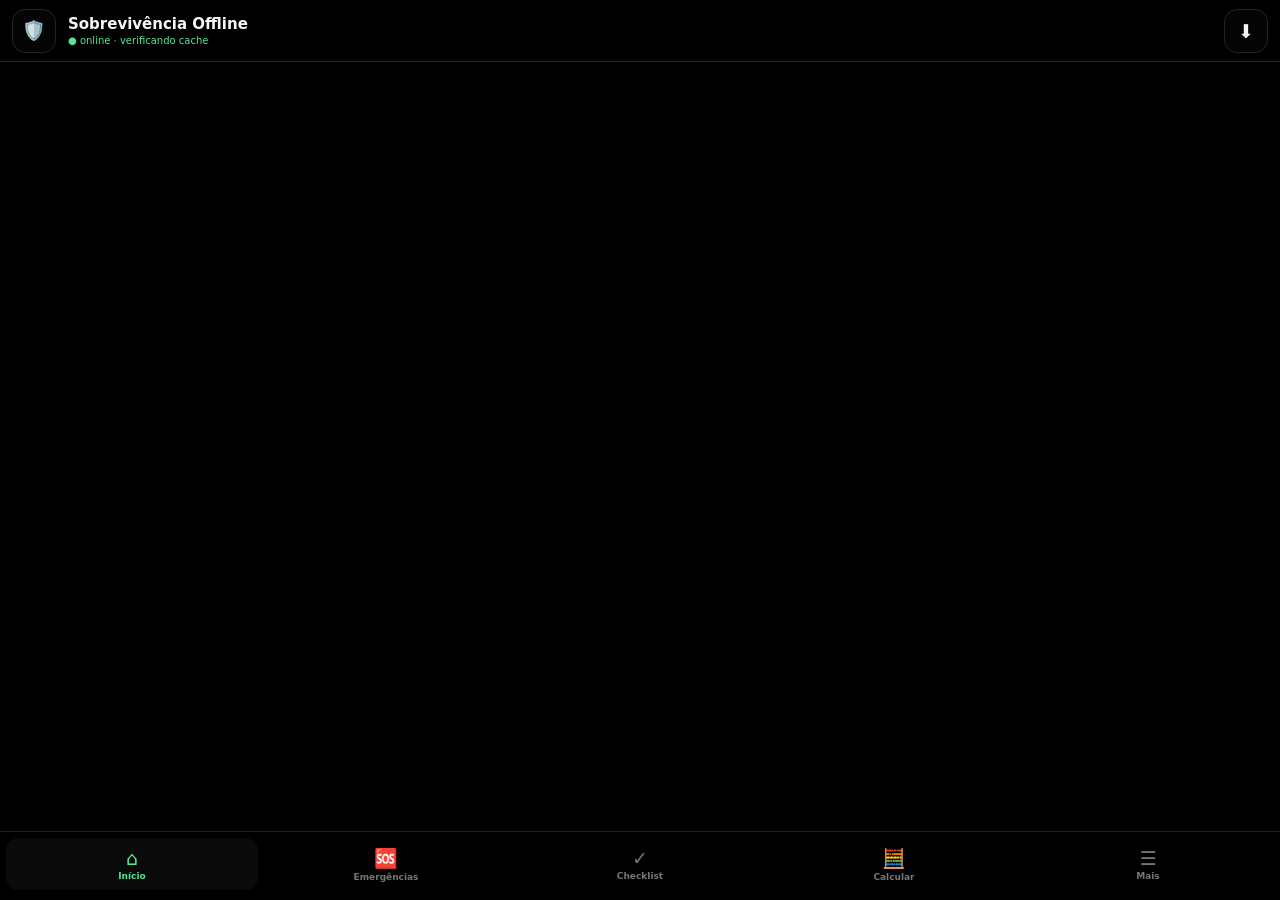
==== index.html @ e566a37c "Add files via upload" ====
<!doctype html>
<html lang="pt-BR">
<head>
  <meta charset="utf-8">
  <meta name="viewport" content="width=device-width,initial-scale=1,viewport-fit=cover">
  <meta name="theme-color" content="#000000">
  <meta name="color-scheme" content="dark">
  <meta name="description" content="Centro de ação rápida offline para emergências, sobrevivência, navegação, energia e preparo.">
  <meta name="mobile-web-app-capable" content="yes">
  <meta name="apple-mobile-web-app-capable" content="yes">
  <meta name="apple-mobile-web-app-status-bar-style" content="black-translucent">
  <title>Sobrevivência Offline</title>
  <link rel="manifest" href="./manifest.json">
  <link rel="icon" type="image/png" href="./icone.png">
  <link rel="apple-touch-icon" href="./icone.png">
  <style>
:root{--bg:#000;--surface:#050505;--surface-2:#0b0b0b;--surface-3:#121212;--text:#f5f5f5;--muted:#a5a5a5;--line:#242424;--accent:#52e69a;--blue:#6cb6ff;--danger:#ff5c5c;--warning:#ffd166;--radius:16px;--safe-bottom:max(10px,env(safe-area-inset-bottom))}
*{box-sizing:border-box}html,body{background:#000}html{color-scheme:dark}body{margin:0;min-height:100vh;color:var(--text);font-family:system-ui,-apple-system,"Segoe UI",Roboto,Arial,sans-serif;-webkit-tap-highlight-color:transparent}button,input,select,textarea{font:inherit}button{cursor:pointer}a{color:inherit}.topbar{position:sticky;top:0;z-index:30;display:flex;align-items:center;gap:12px;min-height:62px;padding:8px 12px;background:#000;border-bottom:1px solid var(--line)}.brand{flex:1;min-width:0;display:flex;flex-direction:column;gap:2px}.brand strong{font-size:15px;white-space:nowrap;overflow:hidden;text-overflow:ellipsis}.brand span{font-size:10px;color:var(--muted)}#networkStatus.online{color:var(--accent)}#networkStatus.offline{color:var(--warning)}.icon-button{width:44px;height:44px;display:grid;place-items:center;border-radius:13px;border:1px solid var(--line);background:#050505;color:var(--text);font-size:19px}#view{width:100%;max-width:900px;margin:auto;padding:14px 12px calc(86px + var(--safe-bottom))}.page-header{margin:2px 2px 14px}.page-header h1{margin:0 0 5px;font-size:24px;line-height:1.15}.page-header p{margin:0;color:var(--muted);font-size:13px;line-height:1.45}.panel{padding:14px;margin-bottom:10px;border-radius:var(--radius);border:1px solid var(--line);background:var(--surface)}.panel h2,.panel h3{margin:0 0 9px}.panel p{margin:7px 0;color:#d8d8d8;line-height:1.5}.priority-panel{border-color:#2b5540}.emergency-now{padding:13px;border:1px solid #522;border-radius:18px;background:#030303;margin-bottom:10px}.emergency-now-head{display:flex;align-items:center;justify-content:space-between;margin-bottom:10px}.emergency-now-head span{font-size:12px;font-weight:900;letter-spacing:.08em;color:#ff8c8c}.emergency-now-head small{color:var(--muted)}.emergency-call-grid{display:grid;grid-template-columns:repeat(4,1fr);gap:7px}.big-call{min-height:64px;display:flex;flex-direction:column;align-items:center;justify-content:center;text-decoration:none;border-radius:13px;border:1px solid #4b2020;background:#0a0303}.big-call strong{font-size:22px;color:#ff7777}.big-call span{font-size:10px;color:#d9bcbc}.stop-strip{display:flex;align-items:center;justify-content:center;gap:6px;flex-wrap:wrap;padding:10px 7px;margin-bottom:10px;border:1px solid var(--line);border-radius:14px;background:#020202;font-size:11px}.stop-strip strong{color:#eee}.stop-strip span{color:#555}.section-title{display:flex;align-items:center;justify-content:space-between;gap:10px;margin:18px 2px 8px}.section-title h2{margin:0;font-size:16px}.section-title>span{font-size:11px;color:var(--muted)}.text-button{border:0;background:transparent;color:var(--accent);font-weight:700;padding:7px}.critical-grid{display:grid;grid-template-columns:repeat(3,1fr);gap:7px}.critical-card{min-height:78px;padding:9px 6px;border-radius:14px;border:1px solid #2a2020;background:#050303;color:var(--text);display:flex;flex-direction:column;align-items:center;justify-content:center;gap:5px;text-align:center}.critical-card span{font-size:24px}.critical-card strong{font-size:12px;line-height:1.2}.quick-grid,.card-grid{display:grid;grid-template-columns:repeat(2,minmax(0,1fr));gap:8px}.action-card{min-height:96px;padding:13px;border-radius:15px;border:1px solid var(--line);background:#050505;color:var(--text);text-align:left;display:flex;flex-direction:column;justify-content:space-between;gap:7px}.action-card .emoji{font-size:24px}.action-card strong{display:block;font-size:14px}.action-card small{display:block;margin-top:2px;color:var(--muted);font-size:11px;line-height:1.3}.action-card.danger{border-color:#4a2222}.wide-more{width:100%;min-height:68px;margin-top:9px;padding:11px 13px;border-radius:15px;border:1px solid var(--line);background:#050505;color:var(--text);display:grid;grid-template-columns:auto 1fr auto;gap:11px;align-items:center;text-align:left}.wide-more>span{font-size:23px}.wide-more strong,.wide-more small{display:block}.wide-more small{margin-top:3px;color:var(--muted);font-size:11px}.wide-more>b{font-size:24px;color:#666}.search-wrapper{position:relative;margin:12px 0}.search-wrapper>span{position:absolute;left:14px;top:13px;color:var(--muted)}.search{width:100%;min-height:48px;padding:0 13px 0 41px;border-radius:14px;border:1px solid var(--line);outline:none;background:#030303;color:var(--text);font-size:16px}.search.plain{padding-left:13px}.search:focus{border-color:#3b6d53}.search-results{display:flex;flex-direction:column;gap:7px}.search-result{padding:11px;text-align:left;border-radius:13px;border:1px solid var(--line);background:#050505;color:var(--text)}.search-result small{display:block;margin-top:3px;color:var(--muted)}.emergency-search{margin-bottom:9px}.list{display:flex;flex-direction:column;gap:7px}.list-card{padding:12px;border-radius:14px;border:1px solid var(--line);background:#050505}.list-card.clickable{cursor:pointer}.list-card h3{margin:0 0 4px;font-size:15px}.list-card p{margin:0;color:var(--muted);font-size:12px;line-height:1.4}.emergency-row{display:grid;grid-template-columns:auto 1fr auto;gap:10px;align-items:center}.emergency-row .row-icon{font-size:25px}.emergency-row>b{font-size:22px;color:#555}.meta{margin-top:7px;color:var(--muted);font-size:11px}.protocol,.dont{padding-left:19px;margin:7px 0}.protocol li,.dont li{margin:7px 0;line-height:1.45}.protocol li::marker{color:var(--accent)}.dont li{color:#ffd0d0}.notice{padding:11px 12px;margin:9px 0;border-radius:11px;border-left:3px solid var(--blue);background:#03080d}.notice.warning{border-left-color:var(--warning);background:#0b0902}.notice.danger{border-left-color:var(--danger);background:#0b0303}.emergency-calls{display:grid;grid-template-columns:repeat(2,1fr);gap:7px;margin-top:10px}.call-button{min-height:50px;display:flex;align-items:center;justify-content:center;text-align:center;text-decoration:none;border-radius:13px;border:1px solid #29543f;background:#020805;font-weight:800}.form-grid{display:grid;grid-template-columns:1fr 1fr;gap:8px}.form-grid.four{grid-template-columns:repeat(4,1fr)}.field{display:flex;flex-direction:column;gap:5px;margin-bottom:8px}.field label{color:var(--muted);font-size:11px;font-weight:700}.field input,.field select,.field textarea{width:100%;min-height:46px;padding:9px 11px;border-radius:12px;border:1px solid var(--line);outline:none;background:#000;color:var(--text);font-size:16px}.field textarea{min-height:84px;resize:vertical}.field input:focus,.field select:focus,.field textarea:focus{border-color:#3b6d53}.btn-row{display:flex;flex-wrap:wrap;gap:8px;margin-top:10px}.btn{min-height:46px;padding:0 14px;border-radius:13px;border:1px solid var(--line);background:#0b0b0b;color:var(--text);font-weight:750}.btn.primary{background:#123a27;border-color:#2b7d53;color:#dffbed}.btn.danger{color:#ffd3d3;border-color:#5a2929;background:#180707}.btn.full{width:100%;margin-top:7px}.result{padding:12px;margin-top:10px;border-radius:13px;border:1px solid #28533e;background:#020805}.result strong{display:block;color:#8af0ba;font-size:19px}.result small{display:block;margin-top:4px;color:var(--muted)}.coord{font-family:ui-monospace,SFMono-Regular,Menlo,Consolas,monospace;word-break:break-all}.tool-details{margin-bottom:8px;border:1px solid var(--line);border-radius:14px;background:#030303;overflow:hidden}.tool-details summary{min-height:52px;padding:14px;display:flex;align-items:center;font-weight:800;cursor:pointer;list-style:none}.tool-details summary::-webkit-details-marker{display:none}.tool-details summary::after{content:'+';margin-left:auto;color:#777;font-size:20px}.tool-details[open] summary::after{content:'−'}.details-body{padding:0 12px 12px;border-top:1px solid #151515}.details-body>.panel{border:0;padding:12px 0 0;margin:0;background:transparent}.message-template{padding:11px;border-radius:12px;border:1px dashed #333;background:#000;line-height:1.65}.check-item{display:flex;align-items:flex-start;gap:9px;padding:11px;border-radius:14px;border:1px solid var(--line);background:#050505}.check-item input[type=checkbox]{width:22px;height:22px;flex:0 0 auto;accent-color:var(--accent)}.check-content{flex:1;min-width:0}.check-content strong{display:block;word-break:break-word}.check-content small{color:var(--muted)}.check-item.done strong{color:#777;text-decoration:line-through}.mini-actions{display:flex;gap:5px}.mini-button{width:36px;height:36px;border-radius:10px;border:1px solid var(--line);background:#090909;color:var(--text)}.progress{height:8px;margin-top:9px;overflow:hidden;border-radius:100px;border:1px solid var(--line);background:#000}.progress>span{height:100%;display:block;background:#2b7d53}.contact-card{display:grid;grid-template-columns:1fr auto;gap:9px;align-items:center}.contact-name{font-weight:800}.contact-number{color:var(--muted);font-size:12px}.call-circle{width:46px;height:46px;display:grid;place-items:center;border-radius:50%;text-decoration:none;border:1px solid #29543f;background:#020805}.status-line{display:flex;align-items:center;justify-content:space-between;gap:10px;padding:9px 0;border-bottom:1px solid #171717}.status-line:last-child{border-bottom:0}.pill{padding:4px 8px;border-radius:100px;background:#101010;color:var(--muted);font-size:11px}.app-status{margin-top:12px}.empty{padding:20px;text-align:center;color:var(--muted)}.bottom-nav{position:fixed;left:0;right:0;bottom:0;z-index:40;display:grid;grid-template-columns:repeat(5,1fr);gap:2px;padding:6px 6px var(--safe-bottom);border-top:1px solid #1c1c1c;background:#000}.nav-button{min-height:52px;border:0;border-radius:12px;background:transparent;color:#757575;display:flex;flex-direction:column;align-items:center;justify-content:center;gap:2px}.nav-button span{font-size:19px}.nav-button small{font-size:9px;font-weight:700}.nav-button.active{background:#0a0a0a;color:var(--accent)}.modal{position:fixed;inset:0;z-index:100;display:flex;align-items:flex-end;justify-content:center}.modal[hidden]{display:none}.modal-backdrop{position:absolute;inset:0;background:rgba(0,0,0,.82)}.modal-card{position:relative;width:100%;max-width:700px;max-height:90vh;overflow:auto;border-radius:22px 22px 0 0;border:1px solid var(--line);background:#030303}.modal-header{position:sticky;top:0;z-index:2;display:flex;align-items:center;gap:10px;padding:12px;border-bottom:1px solid var(--line);background:#000}.modal-header h2{flex:1;margin:0;font-size:19px}.modal-body{padding:13px;padding-bottom:calc(18px + env(safe-area-inset-bottom))}.toast{position:fixed;left:50%;bottom:calc(80px + var(--safe-bottom));z-index:200;transform:translateX(-50%);max-width:calc(100% - 24px);padding:10px 13px;border-radius:12px;background:#e9f7ef;color:#092417;font-weight:750}@media(min-width:650px){.quick-grid{grid-template-columns:repeat(4,1fr)}.card-grid{grid-template-columns:repeat(3,1fr)}.modal{align-items:center;padding:20px}.modal-card{border-radius:22px}}@media(max-width:520px){.form-grid.four{grid-template-columns:repeat(2,1fr)}}@media(max-width:380px){.form-grid{grid-template-columns:1fr}.emergency-call-grid{grid-template-columns:repeat(2,1fr)}.critical-grid{grid-template-columns:repeat(2,1fr)}}

/* V3 — interface OLED e recursos avançados */
body.text-large{font-size:19px}body.text-large .page-header p,body.text-large .panel p,body.text-large .protocol li,body.text-large .list-card p,body.text-large .meta{font-size:1rem}body.text-large .btn,body.text-large input,body.text-large select,body.text-large textarea{font-size:18px}body.text-large .nav-button small{font-size:12px}
.home-main-sos{width:100%;min-height:72px;border:1px solid #652828;background:#120303;color:#fff;border-radius:18px;display:flex;align-items:center;justify-content:center;gap:12px;font-size:20px;font-weight:900;margin-bottom:10px}.home-main-sos span{font-size:28px}
.home-position{width:100%;min-height:58px;border:1px solid #234634;background:#020604;color:var(--text);border-radius:16px;display:flex;align-items:center;justify-content:space-between;gap:10px;padding:10px 14px;text-align:left}.home-position b{color:var(--accent)}.home-position small{display:block;color:var(--muted);margin-top:2px}.home-position>span:last-child{font-size:20px}
.home-core{display:grid;grid-template-columns:repeat(2,minmax(0,1fr));gap:8px}.home-core .action-card{min-height:94px}.alert-strip{display:flex;align-items:center;justify-content:space-between;gap:10px;padding:11px 12px;border:1px solid #574513;background:#080601;border-radius:14px;margin-bottom:10px}.alert-strip strong{color:var(--warning)}
.favorite-grid{display:grid;grid-template-columns:repeat(2,minmax(0,1fr));gap:8px}.favorite-card{position:relative;min-width:0}.favorite-open{width:100%;height:100%;min-height:78px;text-align:left;border:1px solid var(--line);background:#030303;color:var(--text);border-radius:14px;padding:12px 42px 12px 12px}.favorite-open span{font-size:22px;display:block;margin-bottom:6px}.favorite-open strong{display:block}.favorite-open small{display:block;color:var(--muted);margin-top:3px}.favorite-remove{position:absolute;right:5px;top:5px;width:34px;height:34px;border-radius:10px;border:0;background:transparent;color:var(--warning);font-size:18px}
.resource-card{position:relative}.resource-card>.action-card{width:100%;padding-right:42px}.fav-button{position:absolute;right:5px;top:5px;width:36px;height:36px;border:0;border-radius:10px;background:#080808;color:#666;font-size:19px;z-index:2}.fav-button.active{color:var(--warning)}
.emergency-row{position:relative;padding-right:48px}.emergency-row .fav-button{right:7px;top:8px}.critical-action-grid{display:grid;grid-template-columns:repeat(2,minmax(0,1fr));gap:8px}.critical-action{min-height:88px;text-align:left;border-radius:15px;border:1px solid #472020;background:#070202;color:var(--text);padding:12px}.critical-action span{font-size:24px;display:block;margin-bottom:5px}.critical-action strong{display:block}.critical-action small{display:block;color:#bca3a3;margin-top:3px}
.last-location{border:1px solid #234634;background:#020604;border-radius:14px;padding:12px}.last-location strong{color:var(--accent);font-family:ui-monospace,SFMono-Regular,Menlo,Consolas,monospace}.last-location small{display:block;color:var(--muted);margin-top:4px}.last-location .btn-row{margin-top:8px}
.form-grid.three{grid-template-columns:repeat(3,1fr)}.form-grid.four{grid-template-columns:repeat(4,1fr)}
.quick-actions{display:flex;flex-wrap:wrap;gap:6px;margin-top:8px}.quick-small{min-height:38px;padding:0 11px;border-radius:11px;border:1px solid var(--line);background:#080808;color:var(--text)}
.inventory-card.low,.maintenance-card.due{border-color:#624b19}.inventory-card.expired{border-color:#692727}.attention-badge{display:inline-flex;padding:4px 8px;border-radius:999px;background:#140d02;color:var(--warning);font-size:11px;margin-top:7px}.danger-badge{background:#180404;color:#ff8585}
.quantity-row{display:flex;align-items:center;gap:7px;margin-top:8px}.quantity-value{min-width:70px;text-align:center;font-weight:900}.quantity-row button{width:38px;height:38px;border:1px solid var(--line);border-radius:11px;background:#0b0b0b;color:var(--text)}
.timeline{position:relative;padding-left:18px}.timeline::before{content:"";position:absolute;left:5px;top:8px;bottom:8px;width:1px;background:var(--line)}.timeline-item{position:relative;padding:0 0 14px 12px}.timeline-item::before{content:"";position:absolute;left:-17px;top:7px;width:8px;height:8px;border-radius:50%;background:var(--accent)}.timeline-time{font-size:11px;color:var(--muted)}.timeline-item p{margin:4px 0}.timeline-location{font-size:11px;color:var(--blue)}
.sos-output{white-space:pre-wrap;font-family:ui-monospace,SFMono-Regular,Menlo,Consolas,monospace;line-height:1.5}.template-block{padding:12px;border:1px solid var(--line);border-radius:13px;background:#020202;line-height:1.55}.template-block strong{color:var(--accent)}
.compass-wrap{display:grid;place-items:center;padding:8px}.compass-ring{position:relative;width:min(240px,70vw);aspect-ratio:1;border:2px solid #333;border-radius:50%;background:#010101}.compass-ring .mark{position:absolute;color:var(--muted);font-weight:900}.compass-ring .n{top:8px;left:50%;transform:translateX(-50%);color:#ff7070}.compass-ring .s{bottom:8px;left:50%;transform:translateX(-50%)}.compass-ring .e{right:10px;top:50%;transform:translateY(-50%)}.compass-ring .w{left:10px;top:50%;transform:translateY(-50%)}.compass-needle{position:absolute;left:50%;top:50%;width:3px;height:42%;background:linear-gradient(to bottom,#ff5c5c 0 50%,#777 50% 100%);transform-origin:50% 0;transform:translate(-50%,0) rotate(0deg);border-radius:4px}.compass-center{position:absolute;left:50%;top:50%;width:12px;height:12px;background:#ddd;border-radius:50%;transform:translate(-50%,-50%)}.compass-value{text-align:center;font-size:22px;font-weight:900;margin-top:10px}.compass-note{text-align:center;color:var(--muted);font-size:12px}
.test-list{display:flex;flex-direction:column;gap:7px}.test-row{display:flex;align-items:center;justify-content:space-between;gap:10px;padding:10px;border:1px solid var(--line);border-radius:12px;background:#020202}.test-ok{color:var(--accent)}.test-bad{color:var(--danger)}
.setting-row{display:flex;align-items:center;justify-content:space-between;gap:12px}.toggle{min-width:64px;min-height:40px;border:1px solid var(--line);border-radius:999px;background:#080808;color:var(--muted);font-weight:800}.toggle.on{background:#0a1b12;color:var(--accent);border-color:#24563a}
.builtin-resource{display:flex;align-items:flex-start;gap:10px}.builtin-resource>span{font-size:25px}.builtin-resource>div{min-width:0}.builtin-resource strong{display:block}.builtin-resource small{color:var(--muted)}
@media(max-width:520px){.form-grid.three,.form-grid.four{grid-template-columns:1fr 1fr}.emergency-call-grid{grid-template-columns:repeat(2,1fr)}}
@media(max-width:360px){.home-core,.critical-action-grid,.favorite-grid{grid-template-columns:1fr}}

/* V3.1 — confiabilidade, GPS e backup */
.position-detail-grid{display:grid;grid-template-columns:1fr 1fr;gap:8px}.position-detail-grid>div{min-width:0;padding:9px;border:1px solid #173425;border-radius:11px;background:#010302}.position-detail-grid small{margin:0 0 4px;color:var(--muted)}.position-detail-grid strong{display:block;font-size:13px;overflow-wrap:anywhere}.link-btn{display:inline-flex;align-items:center;justify-content:center;text-decoration:none}.backup-meta{display:flex;flex-direction:column;gap:4px;padding:10px;border:1px solid #234634;border-radius:12px;background:#020604;margin:9px 0}.backup-meta small{color:var(--muted)}
@media(max-width:360px){.position-detail-grid{grid-template-columns:1fr}}

/* V3.2 — Biblioteca Offline */
.phone-network-note{display:block;margin-top:8px;color:var(--muted);font-size:12px;line-height:1.4}
.library-toolbar{padding:12px}.library-search{margin:0 0 10px}.library-add-row{display:flex;flex-wrap:wrap;gap:7px}.library-add-row .btn{flex:1 1 145px}.library-toolbar>small{display:block;margin-top:9px;color:var(--muted);line-height:1.4}
.library-count-grid{display:grid;grid-template-columns:repeat(2,minmax(0,1fr));gap:7px;margin-bottom:10px}.library-count{min-height:68px;border:1px solid var(--line);border-radius:14px;background:#020202;color:var(--text);padding:9px;text-align:left}.library-count strong{display:block;font-size:20px;color:#fff}.library-count span{display:block;margin-top:3px;color:var(--muted);font-size:12px}.library-count.active{border-color:#356148;background:#020704}.library-count.active strong,.library-count.active span{color:var(--accent)}
.library-filters{display:grid;grid-template-columns:repeat(2,minmax(0,1fr));gap:8px;margin-bottom:12px}.library-grid{display:grid;grid-template-columns:repeat(2,minmax(0,1fr));gap:8px}.library-empty{grid-column:1/-1}
.library-card{min-width:0;border:1px solid var(--line);border-radius:15px;background:#020202;overflow:hidden;display:flex;flex-direction:column}.library-card.favorite{border-color:#514615}.library-preview{position:relative;aspect-ratio:4/3;display:grid;place-items:center;overflow:hidden;background:#000;border-bottom:1px solid #161616}.library-preview img{width:100%;height:100%;object-fit:cover;display:block}.library-preview-placeholder{font-size:34px;color:#6e6e6e}.library-preview-label{position:absolute;left:6px;bottom:6px;padding:3px 6px;border-radius:8px;background:rgba(0,0,0,.82);color:#ddd;font-size:10px;border:1px solid #272727}.library-card-body{padding:10px;min-width:0;display:flex;flex-direction:column;gap:6px;flex:1}.library-card-title{font-weight:800;line-height:1.25;word-break:break-word}.library-card-meta{font-size:11px;color:var(--muted);line-height:1.35;word-break:break-word}.library-tags{display:flex;flex-wrap:wrap;gap:4px}.library-tag{display:inline-flex;max-width:100%;padding:3px 6px;border-radius:999px;border:1px solid #222;background:#050505;color:#aaa;font-size:10px;overflow:hidden;text-overflow:ellipsis;white-space:nowrap}.library-card-actions{display:grid;grid-template-columns:1fr auto auto;gap:5px;margin-top:auto}.library-card-actions .btn{min-height:38px;padding:0 9px;font-size:12px}.library-card-actions .mini-button{width:38px;height:38px}.library-card .favorite-star{color:var(--warning)}
.library-limitations{margin-top:12px}.library-limitations strong{color:#fff}.library-status{display:inline-flex;align-items:center;gap:5px;padding:3px 7px;border-radius:999px;background:#060606;border:1px solid #222;font-size:10px;color:var(--muted)}.library-status.ok{border-color:#234634;color:var(--accent)}.library-status.session{border-color:#554619;color:var(--warning)}
.library-viewer-meta{margin-bottom:10px;color:var(--muted);font-size:12px;line-height:1.4}.library-image-stage{max-height:68vh;overflow:auto;background:#000;border:1px solid #191919;border-radius:14px;display:grid;place-items:center}.library-image-stage img{display:block;max-width:100%;max-height:68vh;object-fit:contain;transform-origin:center;transition:transform .15s ease}.library-image-stage img.zoomed{transform:scale(1.75)}.library-video{display:block;width:100%;max-height:68vh;background:#000;border-radius:14px}.library-pdf-frame{display:block;width:100%;height:68vh;border:1px solid #191919;border-radius:14px;background:#111}.library-reconnect-box{display:flex;flex-direction:column;gap:10px}.library-reconnect-box p{margin:0}.library-loading{padding:20px;text-align:center;color:var(--muted)}
.backup-meta{margin:10px 0;padding:10px;border:1px solid var(--line);border-radius:12px;background:#020202}.backup-meta strong,.backup-meta small{display:block}.backup-meta small{margin-top:4px;color:var(--muted)}
@media(min-width:600px){.library-count-grid{grid-template-columns:repeat(6,minmax(0,1fr))}.library-grid{grid-template-columns:repeat(3,minmax(0,1fr))}}
@media(max-width:360px){.library-filters{grid-template-columns:1fr}.library-grid{grid-template-columns:1fr}}
@media(prefers-reduced-motion:reduce){.library-image-stage img{transition:none}}
.library-file-icon{font-size:38px}.library-play-badge{position:absolute;right:7px;bottom:6px;font-size:14px;color:#fff;text-shadow:0 1px 4px #000}.library-card-head{display:grid;grid-template-columns:minmax(0,1fr) auto;gap:5px;align-items:start}.library-name{min-width:0;padding:0;border:0;background:transparent;color:var(--text);font-weight:800;text-align:left;line-height:1.25;word-break:break-word}.library-star{width:34px;height:34px;border:0;border-radius:10px;background:#080808;color:#777;font-size:20px}.library-star.active{color:var(--warning)}.library-path{display:block;overflow:hidden;text-overflow:ellipsis;white-space:nowrap}.tag-row{display:flex;flex-wrap:wrap;gap:4px}.tag-row span{display:inline-flex;max-width:100%;padding:3px 6px;border:1px solid #242424;border-radius:999px;background:#050505;color:#aaa;font-size:10px;white-space:nowrap;overflow:hidden;text-overflow:ellipsis}.btn.compact{min-height:38px;padding:0 8px;font-size:11px}.library-pdf{display:block;width:100%;height:68vh;border:1px solid #191919;border-radius:14px;background:#111}


.home-config-row{display:grid;grid-template-columns:42px minmax(0,1fr) auto;gap:10px;align-items:center;padding:10px 0;border-bottom:1px solid #171717}.home-config-row:last-child{border-bottom:0}.home-config-icon{width:42px;height:42px;display:grid;place-items:center;border:1px solid var(--line);border-radius:12px;background:#050505;font-size:21px}.home-config-info{min-width:0}.home-config-info strong,.home-config-info small{display:block}.home-config-info small{margin-top:3px;color:var(--muted);font-size:11px;line-height:1.3}.home-config-actions{display:flex;align-items:center;justify-content:flex-end;gap:5px;flex-wrap:wrap}.visibility-button{min-width:72px;height:36px;padding:0 9px;border:1px solid #4a2626;border-radius:10px;background:#120505;color:#d89a9a;font-size:10px;font-weight:900}.visibility-button.on{border-color:#24563a;background:#07160e;color:var(--accent)}.mini-button:disabled{opacity:.25;cursor:not-allowed}.danger-mini{color:#ff9c9c;border-color:#4a2020}.home-add-quick{margin-top:14px;padding-top:12px;border-top:1px solid #171717}.settings-entry{width:100%;min-height:62px;padding:8px 0;border:0;background:transparent;color:var(--text);display:grid;grid-template-columns:42px minmax(0,1fr) auto;gap:10px;align-items:center;text-align:left}.settings-entry>span{width:42px;height:42px;display:grid;place-items:center;border-radius:12px;border:1px solid var(--line);background:#050505;font-size:21px}.settings-entry strong,.settings-entry small{display:block}.settings-entry small{margin-top:3px;color:var(--muted);font-size:11px}.settings-entry>b{font-size:24px;color:#555}.settings-row-divider{padding-top:10px;margin-top:8px;border-top:1px solid #171717}.home-empty .btn{margin-top:10px}.home-editor-list{display:flex;flex-direction:column}@media(max-width:480px){.home-config-row{grid-template-columns:38px minmax(0,1fr)}.home-config-icon{width:38px;height:38px}.home-config-actions{grid-column:1/-1;justify-content:flex-end;padding-left:48px}.visibility-button{min-width:82px}}


.home-customize-entry{
  margin:0 0 12px;
  border-color:#24563a;
  background:#020805;
}
.home-customize-entry>span{
  color:var(--accent);
}
.home-customize-entry strong{
  color:#fff;
}
.home-customize-entry small{
  color:var(--muted);
}

</style>
</head>
<body>
  <header class="topbar">
    <button id="homeButton" class="icon-button" aria-label="Ir para início">🛡️</button>
    <div class="brand">
      <strong>Sobrevivência Offline</strong>
      <span id="networkStatus">Verificando...</span>
    </div>
    <button id="installButton" class="icon-button" aria-label="Instalar aplicativo" hidden>⬇️</button>
  </header>

  <main id="view"></main>

  <nav class="bottom-nav">
    <button data-nav="home" class="nav-button active"><span>⌂</span><small>Início</small></button>
    <button data-nav="emergencias" class="nav-button"><span>🆘</span><small>Emergências</small></button>
    <button data-nav="checklist" class="nav-button"><span>✓</span><small>Checklist</small></button>
    <button data-nav="calculadoras" class="nav-button"><span>🧮</span><small>Calcular</small></button>
    <button data-nav="mais" class="nav-button"><span>☰</span><small>Mais</small></button>
  </nav>

  <div id="modal" class="modal" hidden>
    <div class="modal-backdrop" data-close-modal></div>
    <section class="modal-card">
      <header class="modal-header">
        <h2 id="modalTitle"></h2>
        <button class="icon-button" data-close-modal>✕</button>
      </header>
      <div id="modalBody" class="modal-body"></div>
    </section>
  </div>

  <div id="toast" class="toast" hidden></div>
  <input id="importInput" type="file" accept=".json,application/json" hidden>

  <noscript>Este aplicativo precisa de JavaScript ativado.</noscript>
  <script>
"use strict";

const APP_VERSION = "3.3.1";
const CURRENT_SCHEMA = 6;
const EXPECTED_CACHE = "sobrevivencia-offline-v3.3.1";
const CORE_FILES = ["./index.html","./manifest.json","./icone.png"];
const STORAGE = {
  schema: "sobrevivencia_schema_v1",
  checklist: "sobrevivencia_checklist_v1",
  contacts: "sobrevivencia_contacts_v1",
  plan: "sobrevivencia_plano_v1",
  favorites: "sobrevivencia_favoritos_v1",
  lastPosition: "sobrevivencia_ultima_posicao_v1",
  ice: "sobrevivencia_ice_v1",
  journal: "sobrevivencia_diario_v1",
  inventory: "sobrevivencia_estoque_v1",
  maintenance: "sobrevivencia_manutencao_v1",
  resources: "sobrevivencia_recursos_v1",
  settings: "sobrevivencia_config_v1",
  backupMeta: "sobrevivencia_backup_meta_v1"
};

const DEFAULT_CHECKLIST = [
  "Água","Lanterna","Power bank","Rádio","Primeiros socorros","Comida",
  "Documentos","Mapa offline","Abrigo / lona","Ferramentas","Comunicação"
].map((text,index)=>({id:`padrao-${index}`,text,category:"Kit principal",done:false}));

const EMERGENCIES = [
  {id:"apagao",icon:"🔦",title:"Apagão",summary:"Segurança, iluminação, energia e comunicação.",steps:[
    "Confirme se o problema está apenas no imóvel ou também na região.",
    "Use lanterna em vez de chama aberta sempre que possível.",
    "Preserve a bateria do celular e do rádio.",
    "Mantenha geladeira e freezer fechados.",
    "Se usar gerador a combustível, mantenha-o ao ar livre e longe de portas e janelas.",
    "Defina horários curtos para verificar informações e comunicação."
  ],dont:["Não use gerador ou motor a combustão em ambiente fechado.","Não toque em fiação caída ou instalações elétricas danificadas."]},

  {id:"enchente",icon:"🌊",title:"Enchente",summary:"Saia de áreas de risco e evite água contaminada.",steps:[
    "Vá para local alto e seguro se houver risco de subida da água.",
    "Siga ordens de evacuação da Defesa Civil.",
    "Evite contato com água de inundação.",
    "Se for seguro, desligue a energia elétrica antes que a água alcance as instalações.",
    "Use somente água e alimentos que não tenham sido contaminados.",
    "Não retorne a áreas interditadas sem liberação."
  ],dont:["Não atravesse alagamentos sem necessidade.","Não toque em equipamentos elétricos molhados ou fios caídos."],calls:["199","193"]},

  {id:"tempestade",icon:"⛈️",title:"Tempestade severa",summary:"Abrigo, raios e vento forte.",steps:[
    "Procure uma construção resistente.","Permaneça longe de janelas.",
    "Evite áreas abertas, árvores isoladas, postes e estruturas metálicas durante raios.",
    "Afaste-se de objetos que possam ser lançados pelo vento.","Mantenha lanterna, calçado e celular acessíveis."
  ],dont:["Não permaneça em área aberta durante descargas elétricas.","Não se aproxime de estruturas ou fios danificados."],calls:["199","193"]},

  {id:"incendio",icon:"🔥",title:"Incêndio",summary:"Prioridade: sair e chamar os Bombeiros.",steps:[
    "Avise as pessoas próximas.","Inicie a saída imediatamente.","Use a rota de fuga mais segura.",
    "Se houver fumaça, permaneça mais baixo.","Feche portas ao sair se isso não atrasar a fuga.",
    "Quando estiver em local seguro, ligue 193.","Informe endereço, tipo de incêndio e riscos conhecidos."
  ],dont:["Não retorne para buscar objetos.","Não use elevadores.","Não tente combater um incêndio grande ou em rápida expansão."],calls:["193"]},

  {id:"terremoto",icon:"🏚️",title:"Terremoto",summary:"Abaixe-se, proteja-se e segure-se.",steps:[
    "Durante o tremor, abaixe-se.","Proteja cabeça e pescoço.","Busque cobertura resistente se disponível.",
    "Afaste-se de vidros e objetos que possam cair.","Depois do tremor, verifique feridos, fogo, vazamentos e danos estruturais.",
    "Prepare-se para novos tremores."
  ],dont:["Não use elevadores.","Não retorne a uma construção claramente danificada."]},

  {id:"transito",icon:"🚗",title:"Acidente de trânsito",summary:"Proteja a cena e evite agravar ferimentos.",steps:[
    "Priorize sua própria segurança.","Sinalize o local sem se expor ao tráfego.","Ligue 192 ou 193.",
    "Informe localização, número de vítimas e riscos visíveis.",
    "Não mova uma vítima com suspeita de trauma, salvo perigo imediato.",
    "Em sangramento externo intenso, faça pressão direta usando material limpo.",
    "Observe respiração e consciência até o socorro chegar."
  ],dont:["Não ofereça comida, bebida ou medicamentos a uma pessoa gravemente ferida.","Não retire o capacete de motociclista sem necessidade imediata e treinamento."],calls:["192","193","190"]},

  {id:"inconsciente",icon:"🫁",title:"Pessoa inconsciente",summary:"Verifique segurança, resposta e respiração.",steps:[
    "Confirme que o local é seguro.","Tente obter resposta chamando a pessoa e tocando-a com cuidado.",
    "Peça ajuda.","Ligue 192 e coloque o telefone no viva-voz.","Observe se a pessoa respira normalmente.",
    "Se não respirar normalmente, siga imediatamente as instruções do serviço de emergência.",
    "Faça RCP se você souber executá-la.","Se respirar, monitore continuamente."
  ],dont:["Não dê líquidos, alimentos ou medicamentos a uma pessoa inconsciente.","Não movimente uma vítima com suspeita de trauma, salvo perigo imediato."],calls:["192"]},

  {id:"hemorragia",icon:"🩸",title:"Hemorragia",summary:"Pressão direta e socorro rápido.",steps:[
    "Garanta que o local seja seguro.","Use luvas ou outra barreira se disponível.",
    "Aplique pressão direta firme e contínua sobre o ferimento usando gaze ou tecido limpo.",
    "Se o material encharcar, mantenha-o no lugar e coloque outro por cima.","Em sangramento intenso, ligue 192 ou 193.",
    "Mantenha a vítima aquecida e monitore consciência e respiração.",
    "Torniquetes exigem indicação correta e treinamento. Em situação real, siga orientação profissional sempre que possível."
  ],dont:["Não retire objeto profundamente encravado.","Não perca tempo limpando profundamente uma ferida antes de controlar um sangramento grave."],calls:["192","193"]},

  {id:"queimadura",icon:"🧯",title:"Queimadura",summary:"Interrompa o calor, resfrie e não use receitas caseiras.",steps:[
    "Interrompa o contato com a fonte de calor sem se colocar em risco.",
    "Resfrie a área com água corrente fria e jato suave por aproximadamente 10 minutos.",
    "Retire anéis, relógios e itens apertados próximos se não estiverem aderidos à pele.",
    "Proteja a área com material limpo.","Procure atendimento em queimaduras extensas, profundas, químicas ou elétricas.",
    "Em casos graves, ligue 192 ou 193."
  ],dont:["Não use gelo diretamente.","Não fure bolhas.","Não aplique manteiga, pó de café, creme dental ou receitas caseiras.","Não arranque roupa grudada à pele."],calls:["192","193"]},

  {id:"cobra",icon:"🐍",title:"Picada de cobra",summary:"Repouso e atendimento médico imediato.",steps:[
    "Afaste-se da serpente sem tentar capturá-la e mantenha a pessoa calma.",
    "Mantenha a pessoa em repouso e reduza a movimentação durante o transporte.",
    "Retire anéis, pulseiras, calçados ou outros objetos que possam comprimir o membro se houver inchaço.",
    "Se puder fazer isso sem atrasar o atendimento, lave o local apenas com água e sabão.",
    "Procure atendimento profissional imediatamente; o soro antiveneno, quando indicado, é administrado no serviço de saúde.",
    "Se for seguro, uma foto da serpente feita à distância pode ajudar na identificação."
  ],dont:["Não faça torniquete ou garrote.","Não corte, perfure, queime ou esprema o local.","Não tente sugar o veneno.","Não aplique folhas, pó de café, combustível ou receitas caseiras.","Não ofereça bebida alcoólica.","Não tente capturar a serpente."],calls:["192"]},

  {id:"insolacao",icon:"☀️",title:"Insolação",summary:"Resfriar e buscar ajuda em casos graves.",steps:[
    "Leve a pessoa para local fresco, sombreado e ventilado.","Remova excesso de roupas.",
    "Inicie resfriamento com água fresca, compressas frias ou banho frio.",
    "Busque ajuda médica desde os primeiros sinais; se houver confusão, desmaio, convulsão ou temperatura muito elevada, ligue 192.",
    "Se a pessoa estiver plenamente consciente e conseguir engolir, ofereça água ou líquido não alcoólico."
  ],dont:["Não dê líquidos a pessoa inconsciente ou com dificuldade para engolir.","Não deixe uma pessoa em quadro grave sozinha."],calls:["192"]},

  {id:"desidratacao",icon:"💧",title:"Desidratação",summary:"Reposição de líquidos e atenção a sinais graves.",steps:[
    "Leve a pessoa para um local fresco.","Reduza esforço físico.",
    "Se estiver consciente e conseguir engolir, ofereça água em pequenos volumes frequentes.",
    "Se usar solução de reidratação industrializada, siga exatamente as instruções do produto.",
    "Procure atendimento se houver confusão, desmaio, incapacidade de beber, vômitos persistentes ou piora rápida."
  ],dont:["Não force líquido em pessoa inconsciente.","Não improvise concentrações de sais ou produtos químicos sem fonte confiável."],calls:["192"]},

  {id:"perdido",icon:"🧭",title:"Perdido em área rural",summary:"Pare, preserve energia e aumente a chance de localização.",steps:[
    "PARE: interrompa a caminhada impulsiva.","OBSERVE: relembre o último ponto conhecido, horário, terreno, clima e recursos.",
    "PENSE: avalie se permanecer no local é mais seguro que continuar andando.","AJA: prepare abrigo, água, sinalização e comunicação.",
    "Use o GPS deste app para coordenadas.","Use o MAPS.ME para mapa e navegação offline.",
    "Economize bateria usando brilho baixo e horários definidos para checagem."
  ],dont:["Não continue andando sem objetivo de navegação claro.","Não dependa de um único método de orientação."]},

  {id:"comunicacoes",icon:"📡",title:"Colapso das comunicações",summary:"Economize energia e use alternativas.",steps:[
    "Teste chamadas, SMS e dados sem repetir tentativas continuamente.","Defina horários de checagem.",
    "Use rádio ou Meshtastic se já estiverem configurados.","Utilize pontos de encontro previamente combinados.",
    "Escreva mensagens curtas: quem, onde, condição e próximo passo.","Preserve bateria."
  ],dont:["Não esgote a bateria tentando conexão continuamente.","Não dependa de apenas um aplicativo ou equipamento."]}
];

const KNOTS = [
  {icon:"➿",name:"Nó direito",use:"Unir duas pontas semelhantes em tarefas leves.",warning:"Pode escorregar sob condições inadequadas. Não é nó de escalada ou resgate."},
  {icon:"🪢",name:"Lais de guia",use:"Criar uma alça fixa.",warning:"Não trate uma montagem simples como sistema de segurança de vida."},
  {icon:"🧵",name:"Volta do fiel",use:"Fixação rápida em postes, galhos ou objetos cilíndricos.",warning:"Pode afrouxar em algumas condições. Use redundância quando necessário."},
  {icon:"🔗",name:"Nó de escota",use:"Unir cabos, inclusive de espessuras diferentes.",warning:"Inspecione a orientação e o acabamento."},
  {icon:"8️⃣",name:"Nó oito",use:"Nó de parada e base de outras montagens.",warning:"Escalada e resgate exigem treinamento e equipamento apropriado."},
  {icon:"🧷",name:"Volta redonda + dois cotes",use:"Prender corda a poste, árvore ou argola.",warning:"Inspecione a corda e o ponto de ancoragem."}
];

const MODULES = [
  ["agua","💧","Água","Tratamento, reserva e planejamento."],
  ["abrigo","🏕️","Abrigo","Chuva, vento, frio, calor e lona."],
  ["nos","🪢","Nós e cordas","Referência rápida e segurança."],
  ["navegacao","🧭","Navegação","GPS, posição, bússola e coordenadas."],
  ["energia","🔋","Energia","Bateria, orçamento e power banks."],
  ["comunicacao","📻","Comunicação","SOS, rádio e redes locais."],
  ["checklist","🎒","Checklist","Kit e preparo."],
  ["contatos","📞","Contatos","Emergência e contatos locais."],
  ["plano","🗺️","Plano de emergência","Pontos de encontro e horários."],
  ["ice","🪪","Ficha ICE","Informações opcionais para emergência."],
  ["diario","📝","Diário da ocorrência","Linha do tempo local."],
  ["estoque","📦","Estoque","Reservas, mínimos e validades."],
  ["manutencao","🛠️","Validades e manutenção","Revisões e prazos."],
  ["recursos","📚","Meus recursos offline","Referências para Kiwix, PDFs e vídeos."],
  ["biblioteca","📂","Biblioteca Offline","Fotos, vídeos, PDFs e outros arquivos escolhidos por você."],
  ["calculadoras","🧮","Calculadoras","Água, ambiente, energia e navegação."],
  ["dados","💾","Backup e autoteste","Backup, restauração e teste offline."],
  ["fontes","ℹ️","Fontes e limites","Uso seguro do aplicativo."]
];


const HOME_SECTION_DEFS = [
  ["emergencyCalls","📞","Emergência Brasil","Telefones 190, 192, 193 e 199"],
  ["emergencyMode","🆘","Modo Emergência","Atalho para os protocolos críticos"],
  ["position","📍","Minha posição","GPS e última posição conhecida"],
  ["alerts","⚠️","Avisos","Estoque, validade e manutenção"],
  ["quickAccess","⚡","Acesso rápido","Seus módulos escolhidos"],
  ["favorites","⭐","Favoritos","Emergências e módulos favoritados"],
  ["more","☰","Todos os recursos","Atalho para a tela Mais"]
];

const DEFAULT_HOME_SETTINGS = {
  sectionOrder: HOME_SECTION_DEFS.map(item => item[0]),
  hiddenSections: [],
  quickAccess: ["agua","checklist","energia","navegacao"]
};

function normalizeHomeSettings(value){
  const raw = value && typeof value === "object" && !Array.isArray(value) ? value : {};
  const validSections = new Set(HOME_SECTION_DEFS.map(item => item[0]));
  const validModules = new Set(MODULES.map(item => item[0]));

  const order = [];
  const sourceOrder = Array.isArray(raw.sectionOrder) ? raw.sectionOrder : DEFAULT_HOME_SETTINGS.sectionOrder;
  for(const id of sourceOrder){
    if(validSections.has(id) && !order.includes(id)) order.push(id);
  }
  for(const id of DEFAULT_HOME_SETTINGS.sectionOrder){
    if(!order.includes(id)) order.push(id);
  }

  const hidden = Array.isArray(raw.hiddenSections)
    ? [...new Set(raw.hiddenSections.filter(id => validSections.has(id)))]
    : [];

  const quick = [];
  const sourceQuick = Array.isArray(raw.quickAccess) ? raw.quickAccess : DEFAULT_HOME_SETTINGS.quickAccess;
  for(const id of sourceQuick){
    if(validModules.has(id) && !quick.includes(id)) quick.push(id);
  }

  return {sectionOrder:order, hiddenSections:hidden, quickAccess:quick};
}

function homeSectionInfo(id){
  const item = HOME_SECTION_DEFS.find(section => section[0] === id);
  return item ? {id:item[0],icon:item[1],title:item[2],description:item[3]} : null;
}

function moduleInfo(id){
  const item = MODULES.find(module => module[0] === id);
  return item ? {id:item[0],icon:item[1],title:item[2],description:item[3]} : null;
}

const SEARCH_ALIASES = {
  apagao:"energia luz sem luz queda energia blackout eletricidade",
  enchente:"alagamento inundacao agua chuva cheia",
  tempestade:"raio raios temporal vento granizo",
  incendio:"fogo fumaca chama queimando",
  terremoto:"tremor sismo abalo",
  transito:"carro moto batida colisao atropelamento acidente",
  inconsciente:"desmaiado desmaio nao responde sem resposta respiracao",
  hemorragia:"sangue sangramento corte ferida",
  queimadura:"queimado queimou fogo calor",
  cobra:"serpente picada mordida veneno",
  insolacao:"calor sol golpe calor hipertermia",
  desidratacao:"sede agua seco fraqueza",
  perdido:"perdido mata trilha rural floresta localizacao gps",
  comunicacoes:"sem sinal sem internet rede caiu telefone radio comunicacao"
};

const view = document.getElementById("view");
const modal = document.getElementById("modal");
const modalTitle = document.getElementById("modalTitle");
const modalBody = document.getElementById("modalBody");
const toast = document.getElementById("toast");
const networkStatus = document.getElementById("networkStatus");
const installButton = document.getElementById("installButton");
const importInput = document.getElementById("importInput");
let installPrompt = null;
let toastTimer = null;
let offlineReady = false;
let compassEventName = null;
let compassHandler = null;
let currentViewName = "home";
const LIB_DB_NAME = "sobrevivencia_biblioteca_v1";
const LIB_DB_VERSION = 1;
const LIBRARY_SCAN_LIMIT = 8000;
const LIBRARY_CATEGORIES = ["Emergência","Água","Primeiros socorros","Abrigo","Fogo","Nós e cordas","Alimentação","Higiene","Navegação","Comunicação","Energia","Geral"];
const libraryState = {query:"",type:"all",category:"all",sort:"favorites",limit:60};
const librarySessionFiles = new Map();
const librarySourceCache = new Map();
const libraryThumbUrls = new Set();
const libraryViewerUrls = new Set();
let libraryThumbObserver = null;
let globalSearchSequence = 0;

const clone = value => JSON.parse(JSON.stringify(value));
const uid = (prefix="id") => `${prefix}-${Date.now()}-${Math.random().toString(16).slice(2)}`;
const escapeHTML = value => String(value ?? "").replaceAll("&","&amp;").replaceAll("<","&lt;").replaceAll(">","&gt;").replaceAll('"',"&quot;").replaceAll("'","&#039;");
const normalizeText = value => String(value ?? "").normalize("NFD").replace(/[\u0300-\u036f]/g,"").toLowerCase();
function loadJSON(key,fallback){try{const raw=localStorage.getItem(key);return raw?JSON.parse(raw):clone(fallback)}catch{return clone(fallback)}}
function saveJSON(key,value){localStorage.setItem(key,JSON.stringify(value))}
function getChecklist(){const v=loadJSON(STORAGE.checklist,DEFAULT_CHECKLIST);if(!localStorage.getItem(STORAGE.checklist))saveJSON(STORAGE.checklist,v);return Array.isArray(v)?v:clone(DEFAULT_CHECKLIST)}
function getContacts(){const v=loadJSON(STORAGE.contacts,[]);return Array.isArray(v)?v:[]}
function getPlan(){return Object.assign({meeting:"",backupMeeting:"",radio:"",checkin:"",backupMethod:"",message:"",notes:""},loadJSON(STORAGE.plan,{}))}
function getFavorites(){const v=loadJSON(STORAGE.favorites,[]);if(!Array.isArray(v))return [];return v.filter(x=>typeof x==="string"&&(x.startsWith("emergency:")||x.startsWith("view:")))}
function getLastPosition(){return loadJSON(STORAGE.lastPosition,null)}
function getICE(){return Object.assign({name:"",birthDate:"",iceName:"",icePhone:"",bloodType:"",allergies:"",medications:"",conditions:"",notes:""},loadJSON(STORAGE.ice,{}))}
function getJournal(){const v=loadJSON(STORAGE.journal,[]);return Array.isArray(v)?v:[]}
function getInventory(){const v=loadJSON(STORAGE.inventory,[]);return Array.isArray(v)?v:[]}
function getMaintenance(){const v=loadJSON(STORAGE.maintenance,[]);return Array.isArray(v)?v:[]}
function getResources(){const v=loadJSON(STORAGE.resources,[]);return Array.isArray(v)?v:[]}
function getSettings(){const raw=loadJSON(STORAGE.settings,{});return {textLarge:!!raw.textLarge,home:normalizeHomeSettings(raw.home)}}
function getBackupMeta(){const v=loadJSON(STORAGE.backupMeta,null);return v&&typeof v==="object"&&!Array.isArray(v)?v:null}
function migrateData(){
  getChecklist(); getContacts(); saveJSON(STORAGE.plan,getPlan());
  if(!localStorage.getItem(STORAGE.favorites))saveJSON(STORAGE.favorites,[]);
  if(!localStorage.getItem(STORAGE.ice))saveJSON(STORAGE.ice,getICE());
  for(const key of [STORAGE.journal,STORAGE.inventory,STORAGE.maintenance,STORAGE.resources]) if(!localStorage.getItem(key))saveJSON(key,[]);
  if(!localStorage.getItem(STORAGE.settings))saveJSON(STORAGE.settings,getSettings());
  localStorage.setItem(STORAGE.schema,String(CURRENT_SCHEMA));
}
function applySettings(){document.body.classList.toggle("text-large",!!getSettings().textLarge)}
function saveHomeSettings(home){
  const settings=getSettings();
  settings.home=normalizeHomeSettings(home);
  saveJSON(STORAGE.settings,settings);
  return settings.home;
}
function moveItem(list,id,direction){
  const copy=[...list],index=copy.indexOf(id),next=index+direction;
  if(index<0||next<0||next>=copy.length)return copy;
  [copy[index],copy[next]]=[copy[next],copy[index]];
  return copy;
}
function setHomeSectionVisibility(id,visible){
  const home=getSettings().home,hidden=new Set(home.hiddenSections);
  visible?hidden.delete(id):hidden.add(id);
  home.hiddenSections=[...hidden];
  saveHomeSettings(home);
}
function moveHomeSection(id,direction){
  const home=getSettings().home;
  home.sectionOrder=moveItem(home.sectionOrder,id,direction);
  saveHomeSettings(home);
}
function moveQuickAccess(id,direction){
  const home=getSettings().home;
  home.quickAccess=moveItem(home.quickAccess,id,direction);
  saveHomeSettings(home);
}
function removeQuickAccess(id){
  const home=getSettings().home;
  home.quickAccess=home.quickAccess.filter(item=>item!==id);
  saveHomeSettings(home);
}
function addQuickAccess(id){
  const home=getSettings().home;
  if(MODULES.some(item=>item[0]===id)&&!home.quickAccess.includes(id))home.quickAccess.push(id);
  saveHomeSettings(home);
}
function showToast(message){clearTimeout(toastTimer);toast.textContent=message;toast.hidden=false;toastTimer=setTimeout(()=>toast.hidden=true,2400)}
function openModal(title,html){modalTitle.textContent=title;modalBody.innerHTML=html;modal.hidden=false;document.body.style.overflow="hidden"}
function closeModal(){cleanupLibraryViewerUrls();modal.hidden=true;modalBody.innerHTML="";document.body.style.overflow=""}
function pageHeader(icon,title,description){return `<header class="page-header"><h1>${icon} ${title}</h1><p>${description}</p></header>`}
function emergencyCalls(numbers=["190","192","193","199"]){const names={190:"Polícia",192:"SAMU",193:"Bombeiros",199:"Defesa Civil"};return `<div class="emergency-calls">${numbers.map(n=>`<a class="call-button" href="tel:${n}">📞 ${n} · ${names[n]||"Ligar"}</a>`).join("")}</div><small class="phone-network-note">Disponibilidade e funcionamento dependem da rede de telefonia.</small>`}
function bigEmergencyCalls(){return `<div class="emergency-call-grid">${[["190","Polícia"],["192","SAMU"],["193","Bombeiros"],["199","Defesa Civil"]].map(x=>`<a class="big-call" href="tel:${x[0]}"><strong>${x[0]}</strong><span>${x[1]}</span></a>`).join("")}</div>`}
function resourceCard(target,icon,title,description){return `<div class="resource-card"><button class="action-card" data-nav="${target}"><span class="emoji">${icon}</span><span><strong>${title}</strong><small>${description}</small></span></button>${favoriteButton("view",target)}</div>`}
function favoriteToken(type,id){return `${type}:${id}`}
function isFavorite(type,id){return getFavorites().includes(favoriteToken(type,id))}
function favoriteButton(type,id){const active=isFavorite(type,id);return `<button class="fav-button ${active?"active":""}" data-fav-type="${type}" data-fav-id="${id}" aria-label="${active?"Remover dos favoritos":"Adicionar aos favoritos"}">${active?"★":"☆"}</button>`}
function toggleFavorite(type,id){let list=getFavorites(),token=favoriteToken(type,id);if(list.includes(token))list=list.filter(x=>x!==token);else list.push(token);saveJSON(STORAGE.favorites,list);showToast(list.includes(token)?"Adicionado aos favoritos":"Removido dos favoritos")}
function favoriteInfo(token){const [type,id]=String(token||"").split(":");if(type==="emergency"){const e=EMERGENCIES.find(x=>x.id===id);return e?{type,id,icon:e.icon,title:e.title,description:e.summary}:null}if(type==="view"){const m=MODULES.find(x=>x[0]===id);return m?{type,id,icon:m[1],title:m[2],description:m[3]}:null}return null}
function favoritesHTML(){const items=getFavorites().map(favoriteInfo).filter(Boolean);if(!items.length)return "";return `<div class="section-title"><h2>⭐ Favoritos</h2><span>${items.length}</span></div><div class="favorite-grid">${items.map(i=>`<div class="favorite-card"><button class="favorite-open" data-favorite-open="${i.type}" data-favorite-id="${i.id}"><span>${i.icon}</span><strong>${i.title}</strong><small>${i.description}</small></button><button class="favorite-remove" data-fav-type="${i.type}" data-fav-id="${i.id}">★</button></div>`).join("")}</div>`}

function formatWhen(iso){if(!iso)return "";try{return new Intl.DateTimeFormat("pt-BR",{dateStyle:"short",timeStyle:"short"}).format(new Date(iso))}catch{return iso}}
function formatDate(date){if(!date)return "";const [y,m,d]=date.split("-");return `${d}/${m}/${y}`}
function localDateValue(){const d=new Date(),y=d.getFullYear(),m=String(d.getMonth()+1).padStart(2,"0"),day=String(d.getDate()).padStart(2,"0");return `${y}-${m}-${day}`}
function daysFromToday(date){if(!date)return null;const today=new Date();today.setHours(12,0,0,0);const target=new Date(date+"T12:00:00");return Math.ceil((target-today)/86400000)}
function inventoryStatus(item){const low=Number(item.minimum)>0&&Number(item.quantity)<=Number(item.minimum);const dd=daysFromToday(item.expiry);const expired=dd!==null&&dd<0;const expiring=dd!==null&&dd>=0&&dd<=30;return {low,expired,expiring,dd}}
function maintenanceStatus(item){const dd=daysFromToday(item.due);return {due:dd!==null&&dd<=0,soon:dd!==null&&dd>0&&dd<=14,dd}}
function getAttentionCount(){return getInventory().filter(i=>{const s=inventoryStatus(i);return s.low||s.expired||s.expiring}).length+getMaintenance().filter(i=>{const s=maintenanceStatus(i);return s.due||s.soon}).length}
function lastPositionHTML(compact=false){const p=getLastPosition();if(!p||!Number.isFinite(Number(p.lat))||!Number.isFinite(Number(p.lon)))return `<div class="last-location"><small>Nenhuma posição salva ainda.</small></div>`;const lat=Number(p.lat),lon=Number(p.lon),accuracy=Math.max(0,Number(p.accuracy)||0),text=`${lat.toFixed(6)}, ${lon.toFixed(6)}`,share=`📍 Localização: ${text} | Precisão aproximada: ±${Math.round(accuracy)} m | Horário: ${formatWhen(p.timestamp)}`,geo=`geo:${lat},${lon}?q=${lat},${lon}`;return `<div class="last-location"><div class="position-detail-grid"><div><small>Latitude</small><strong class="coord">${lat.toFixed(6)}</strong></div><div><small>Longitude</small><strong class="coord">${lon.toFixed(6)}</strong></div><div><small>Precisão</small><strong>±${Math.round(accuracy)} m</strong></div><div><small>Horário</small><strong>${formatWhen(p.timestamp)}</strong></div></div>${compact?"":`<div class="btn-row"><button class="btn" data-copy="${escapeHTML(text)}">Copiar</button><button class="btn" data-share="${escapeHTML(share)}">Compartilhar</button><a class="btn link-btn" href="${geo}">Abrir no mapa</a></div>`}</div>`}

function homeSectionHTML(id,home,attention){
  if(id==="emergencyCalls")return `<div class="emergency-now"><div class="emergency-now-head"><span>EMERGÊNCIA BRASIL</span><small>1 toque</small></div>${bigEmergencyCalls()}</div>`;
  if(id==="emergencyMode")return `<button class="home-main-sos" data-nav="modo-emergencia"><span>🆘</span> MODO EMERGÊNCIA</button>`;
  if(id==="position")return `<button class="home-position" data-nav="navegacao"><div><b>📍 MINHA POSIÇÃO</b><small>${getLastPosition()?"Última posição salva disponível":"Toque para obter coordenadas"}</small></div><span>›</span></button>`;
  if(id==="alerts")return attention?`<button class="alert-strip" data-nav="estoque"><span><strong>⚠️ ${attention} aviso(s)</strong><br><small>Estoque, validade ou manutenção</small></span><b>›</b></button>`:"";
  if(id==="quickAccess"){
    const items=home.quickAccess.map(moduleInfo).filter(Boolean);
    return `<div class="section-title"><h2>Acesso rápido</h2><span>${items.length} atalho(s)</span></div>${items.length?`<div class="home-core">${items.map(item=>resourceCard(item.id,item.icon,item.title,item.description)).join("")}</div>`:`<div class="empty home-empty">Nenhum acesso rápido configurado.<br><button class="btn" data-nav="personalizar-home">Configurar</button></div>`}`;
  }
  if(id==="favorites")return favoritesHTML();
  if(id==="more")return `<button class="wide-more" data-nav="mais"><span>☰</span><div><strong>Todos os recursos</strong><small>ICE, diário, estoque, abrigo, comunicação, calculadoras e mais</small></div><b>›</b></button>`;
  return "";
}

function renderHome(){
  const attention=getAttentionCount(),home=getSettings().home,hidden=new Set(home.hiddenSections);
  view.innerHTML=home.sectionOrder.filter(id=>!hidden.has(id)).map(id=>homeSectionHTML(id,home,attention)).join("")||`<div class="empty"><strong>Tela inicial sem blocos.</strong><br><small>Use Mais → Personalizar tela inicial para restaurar ou adicionar itens.</small></div>`;
}

function renderHomeSettings(){
  const settings=getSettings(),home=settings.home,hidden=new Set(home.hiddenSections);
  const available=MODULES.filter(item=>!home.quickAccess.includes(item[0]));
  view.innerHTML=`
    ${pageHeader("🏠","Personalizar tela inicial","Escolha o que aparece, a ordem dos blocos e quais módulos ficam em Acesso rápido.")}
    <section class="panel priority-panel">
      <h2>Visual da Home</h2>
      <p>As alterações ficam salvas neste aparelho e entram no backup. A barra inferior continua disponível mesmo se você ocultar atalhos da Home.</p>
      <div class="btn-row">
        <button class="btn primary" data-nav="home">Ver tela inicial</button>
        <button class="btn" data-action="reset-home-settings">Restaurar padrão</button>
      </div>
    </section>

    <section class="panel">
      <h2>Ordem e visibilidade</h2>
      <p>Use ↑ e ↓ para mudar a posição. Você pode ocultar qualquer bloco.</p>
      <div class="home-editor-list">
        ${home.sectionOrder.map((id,index)=>{
          const info=homeSectionInfo(id);if(!info)return "";
          const visible=!hidden.has(id);
          return `<div class="home-config-row">
            <div class="home-config-icon">${info.icon}</div>
            <div class="home-config-info"><strong>${info.title}</strong><small>${info.description}</small></div>
            <div class="home-config-actions">
              <button class="mini-button" data-home-section-move="-1" data-home-section-id="${id}" ${index===0?"disabled":""} aria-label="Subir ${info.title}">↑</button>
              <button class="mini-button" data-home-section-move="1" data-home-section-id="${id}" ${index===home.sectionOrder.length-1?"disabled":""} aria-label="Descer ${info.title}">↓</button>
              <button class="visibility-button ${visible?"on":""}" data-home-section-toggle="${id}">${visible?"VISÍVEL":"OCULTO"}</button>
            </div>
          </div>`;
        }).join("")}
      </div>
    </section>

    <section class="panel">
      <h2>⚡ Acesso rápido</h2>
      <p>Escolha exatamente quais módulos aparecem nesse bloco e a ordem deles. Não há limite artificial; muitos atalhos apenas deixam a Home mais longa.</p>
      <div class="home-editor-list">
        ${home.quickAccess.length?home.quickAccess.map((id,index)=>{
          const info=moduleInfo(id);if(!info)return "";
          return `<div class="home-config-row quick-config-row">
            <div class="home-config-icon">${info.icon}</div>
            <div class="home-config-info"><strong>${info.title}</strong><small>${info.description}</small></div>
            <div class="home-config-actions">
              <button class="mini-button" data-quick-move="-1" data-quick-id="${id}" ${index===0?"disabled":""} aria-label="Subir ${info.title}">↑</button>
              <button class="mini-button" data-quick-move="1" data-quick-id="${id}" ${index===home.quickAccess.length-1?"disabled":""} aria-label="Descer ${info.title}">↓</button>
              <button class="mini-button danger-mini" data-quick-remove="${id}" aria-label="Remover ${info.title}">✕</button>
            </div>
          </div>`;
        }).join(""):`<div class="empty">Nenhum módulo no Acesso rápido.</div>`}
      </div>
      ${available.length?`<form id="homeQuickAddForm" class="home-add-quick"><div class="field"><label>Adicionar módulo</label><select name="module">${available.map(item=>`<option value="${item[0]}">${item[1]} ${item[2]}</option>`).join("")}</select></div><button class="btn primary full" type="submit">＋ Adicionar ao Acesso rápido</button></form>`:`<div class="notice">Todos os módulos já estão no Acesso rápido.</div>`}
    </section>

    <section class="panel">
      <h2>Segurança da configuração</h2>
      <p>Se você ocultar Emergência Brasil ou Modo Emergência, eles continuarão acessíveis pela navegação e pela tela de recursos. O botão “Restaurar padrão” recupera a organização original em um toque.</p>
    </section>`;
}

const CRITICAL_IDS=["inconsciente","hemorragia","incendio","enchente","transito","perdido","cobra","queimadura","desidratacao","insolacao"];
function renderEmergencyMode(){const critical=CRITICAL_IDS.map(id=>EMERGENCIES.find(e=>e.id===id)).filter(Boolean);view.innerHTML=`${pageHeader("🆘","Modo Emergência","Ações essenciais primeiro. Sem elementos secundários.")}<div class="emergency-now">${bigEmergencyCalls()}</div><section class="panel priority-panel"><h2>📍 Última posição conhecida</h2>${lastPositionHTML()}<button class="btn primary full" data-gps="emergency">Atualizar posição agora</button><div id="emergencyGpsResult" class="result" hidden></div></section><div class="critical-action-grid">${critical.map(e=>`<button class="critical-action" data-emergency="${e.id}"><span>${e.icon}</span><strong>${e.title}</strong><small>${e.summary}</small></button>`).join("")}</div><button class="wide-more" data-nav="emergencias"><span>🔎</span><div><strong>Todas as emergências</strong><small>Buscar outros protocolos</small></div><b>›</b></button>`}
function renderEmergencyList(items){return items.map(e=>`<article class="list-card clickable emergency-row" data-emergency="${e.id}"><h3>${e.icon} ${e.title}</h3><p>${e.summary}</p>${favoriteButton("emergency",e.id)}</article>`).join("")}
function renderEmergencies(){view.innerHTML=`${pageHeader("🆘","Emergências","Busque pelo problema ou por palavras como sangue, cobra, sem sinal ou calor.")}<div class="search-wrapper"><span>⌕</span><input id="emergencySearch" class="search" type="search" placeholder="Buscar emergência..."></div><section class="panel"><strong>PARE → OBSERVE → PENSE → AJA</strong>${emergencyCalls()}</section><div id="emergencyList" class="list">${renderEmergencyList(EMERGENCIES)}</div>`}
function showEmergency(id){const e=EMERGENCIES.find(x=>x.id===id);if(!e)return;openModal(`${e.icon} ${e.title}`,`<div style="position:relative">${favoriteButton("emergency",e.id)}<div class="notice danger"><strong>Primeiro:</strong> não se coloque em risco para ajudar outra pessoa.</div><h3>O que fazer</h3><ol class="protocol">${e.steps.map(s=>`<li>${s}</li>`).join("")}</ol>${e.dont?.length?`<h3>Evite</h3><ul class="dont">${e.dont.map(s=>`<li>${s}</li>`).join("")}</ul>`:""}${e.calls?emergencyCalls(e.calls):""}<div class="notice warning">Guia resumido. Quando houver atendimento disponível, siga a orientação profissional.</div></div>`)}

function waterCalculator(prefix){return `<form id="${prefix}WaterForm"><div class="form-grid"><div class="field"><label>Pessoas</label><input name="people" type="number" min="1" value="1" required></div><div class="field"><label>Dias</label><input name="days" type="number" min="1" value="3" required></div><div class="field"><label>Estimativa de L/pessoa/dia</label><input name="liters" type="number" min="0.1" step="0.1" value="3" required></div><div class="field"><label>Reserva extra (%)</label><input name="reserve" type="number" min="0" value="20" required></div></div><div class="notice">3 L/pessoa/dia é apenas um valor inicial de planejamento. Necessidade real varia com clima, esforço, idade, alimentação e condição individual. Considere também água separada para higiene, preparo de alimentos e outros usos.</div><button class="btn primary full" type="submit">Calcular água</button><div id="${prefix}WaterResult" class="result" hidden></div></form>`}
function waterReserveCalculator(prefix){return `<form id="${prefix}ReserveForm"><div class="form-grid three"><div class="field"><label>Água disponível (L)</label><input name="available" type="number" min="0" step="0.1" required></div><div class="field"><label>Pessoas</label><input name="people" type="number" min="1" value="1" required></div><div class="field"><label>Estimativa de L/pessoa/dia</label><input name="liters" type="number" min="0.1" step="0.1" value="3" required></div></div><button class="btn primary full" type="submit">Calcular duração</button><div id="${prefix}ReserveResult" class="result" hidden></div></form>`}
function renderWater(){view.innerHTML=`${pageHeader("💧","Água","Priorize fonte segura, recipiente limpo e tratamento verificável.")}<section class="panel priority-panel"><h2>Quanto tempo minha reserva dura?</h2>${waterReserveCalculator("water")}</section><section class="panel"><h2>Planejar quantidade</h2>${waterCalculator("main")}</section><section class="panel"><h2>Tratamento: não misture os conceitos</h2><ol class="protocol"><li><strong>Fonte:</strong> prefira água potável lacrada ou fornecida por fonte confiável.</li><li><strong>Filtração/coagem:</strong> pode remover partículas, mas não garante que a água se torne potável.</li><li><strong>Fervura:</strong> quando essa for a alternativa apropriada, filtre ou coe e ferva por 5 minutos após o início da ebulição.</li><li><strong>Desinfecção química:</strong> siga somente a concentração e o procedimento do rótulo ou de fonte oficial confiável; este app não calcula dose.</li><li><strong>Armazenamento:</strong> use recipiente limpo, tampado e evite recontaminação.</li></ol><div class="notice danger"><strong>Contaminação química:</strong> água com combustível, solventes, pesticidas ou outros produtos químicos pode continuar insegura mesmo depois de filtrar ou ferver. Não presuma que esses métodos removem contaminantes químicos.</div></section>`}
function renderShelter(){view.innerHTML=`${pageHeader("🏕️","Abrigo","Reduza exposição sem criar um risco novo.")}<section class="panel"><h2>Escolha do local</h2><ul class="protocol"><li>Evite leitos secos de rios, áreas de enchente e encostas instáveis.</li><li>Observe galhos mortos, rochas, drenagem, vento e rota de saída.</li><li>Evite locais onde fumaça ou gases possam ficar presos.</li></ul></section><section class="panel"><h2>Chuva e vento</h2><ul class="protocol"><li>Incline a cobertura para escoar água.</li><li>Evite bolsas de água na lona.</li><li>Use pontos de ancoragem sólidos e revise a tensão.</li></ul></section><section class="panel"><h2>Frio e chão</h2><ul class="protocol"><li>Isole o corpo do solo.</li><li>Mantenha roupas secas e reduza passagem direta de vento.</li><li>Evite suor excessivo no frio.</li></ul></section><section class="panel"><h2>Calor</h2><ul class="protocol"><li>Priorize sombra e ventilação.</li><li>Evite lona/plástico fechado que vire uma estufa.</li><li>Reduza esforço nos períodos mais quentes.</li></ul></section><section class="panel"><h2>🔥 Fogo</h2><div class="notice danger">Nunca use chama, carvão, fogareiro ou gerador em abrigo fechado ou mal ventilado.</div></section>`}
function renderKnots(){view.innerHTML=`${pageHeader("🪢","Nós e cordas","Consulta rápida para tarefas gerais; não é treinamento de escalada ou resgate.")}<div class="notice warning">Um nó conhecido não transforma uma corda comum em equipamento de segurança de vida.</div><div class="list">${KNOTS.map(k=>`<article class="list-card"><h3>${k.icon} ${k.name}</h3><p><strong>Uso:</strong> ${k.use}</p><div class="meta">⚠️ ${k.warning}</div></article>`).join("")}</div><button class="wide-more" data-nav="recursos"><span>📚</span><div><strong>Meus vídeos/PDFs sobre nós</strong><small>Cadastre onde cada arquivo está salvo</small></div><b>›</b></button>`}

function navigationTools(prefix){return `<details class="tool-details"><summary>Distância e azimute</summary><div class="details-body"><form id="${prefix}DistanceForm"><div class="form-grid"><div class="field"><label>Latitude A</label><input name="lat1" type="number" step="any" required></div><div class="field"><label>Longitude A</label><input name="lon1" type="number" step="any" required></div><div class="field"><label>Latitude B</label><input name="lat2" type="number" step="any" required></div><div class="field"><label>Longitude B</label><input name="lon2" type="number" step="any" required></div></div><button class="btn primary full" type="submit">Calcular</button><div id="${prefix}DistanceResult" class="result" hidden></div></form></div></details><details class="tool-details"><summary>Decimal → graus/minutos/segundos</summary><div class="details-body"><form id="${prefix}DmsForm"><div class="form-grid"><div class="field"><label>Latitude</label><input name="lat" type="number" step="any" min="-90" max="90" required></div><div class="field"><label>Longitude</label><input name="lon" type="number" step="any" min="-180" max="180" required></div></div><button class="btn primary full" type="submit">Converter</button><div id="${prefix}DmsResult" class="result" hidden></div></form></div></details><details class="tool-details"><summary>Graus/minutos/segundos → decimal</summary><div class="details-body"><form id="${prefix}DecimalForm"><div class="form-grid four"><div class="field"><label>Lat °</label><input name="latD" type="number" min="0" max="90" required></div><div class="field"><label>Lat min</label><input name="latM" type="number" min="0" max="59.999" step="any" required></div><div class="field"><label>Lat seg</label><input name="latS" type="number" min="0" max="59.999" step="any" required></div><div class="field"><label>Direção</label><select name="latDir"><option>N</option><option>S</option></select></div><div class="field"><label>Lon °</label><input name="lonD" type="number" min="0" max="180" required></div><div class="field"><label>Lon min</label><input name="lonM" type="number" min="0" max="59.999" step="any" required></div><div class="field"><label>Lon seg</label><input name="lonS" type="number" min="0" max="59.999" step="any" required></div><div class="field"><label>Direção</label><select name="lonDir"><option>W</option><option>E</option></select></div></div><button class="btn primary full" type="submit">Converter</button><div id="${prefix}DecimalResult" class="result" hidden></div></form></div></details>`}
function renderNavigation(){view.innerHTML=`${pageHeader("🧭","Navegação","Coordenadas e orientação para complementar seu MAPS.ME offline.")}<section class="panel priority-panel"><h2>📍 Minha posição</h2><div class="notice">GPS pode funcionar sem internet, mas depende do aparelho, dos sinais dos satélites e das condições do local.</div>${lastPositionHTML()}<button class="btn primary full" data-gps="nav">Obter posição atual</button><div id="navGpsResult" class="result" hidden></div></section><section class="panel"><h2>🧭 Bússola experimental</h2><div class="compass-wrap"><div class="compass-ring"><span class="mark n">N</span><span class="mark s">S</span><span class="mark e">E</span><span class="mark w">W</span><div id="compassNeedle" class="compass-needle"></div><div class="compass-center"></div></div><div id="compassHeading" class="compass-value">—</div><div id="compassNote" class="compass-note">Sensor ainda não iniciado.</div></div><div class="btn-row"><button class="btn primary" data-action="start-compass">Iniciar bússola</button><button class="btn" data-action="stop-compass">Parar</button></div><details class="tool-details"><summary>Como tentar recalibrar</summary><div class="details-body"><ol class="protocol"><li>Afaste o celular de ímãs, alto-falantes, metal grande e cabos energizados.</li><li>Movimente o aparelho lentamente desenhando um “8” no ar algumas vezes.</li><li>Compare com mapa, Sol ou outro método de orientação conhecido.</li></ol></div></details><div class="notice warning">Experimental: a leitura varia por aparelho/navegador e pode ter erro. Não use como instrumento de precisão ou como único meio de navegação.</div></section>${navigationTools("nav")}`}

function energyTools(prefix){return `<section class="panel"><h2>Autonomia pelo consumo</h2><form id="${prefix}RuntimeForm"><div class="form-grid"><div class="field"><label>Bateria atual (%)</label><input name="battery" type="number" min="0.1" max="100" step="0.1" value="80" required></div><div class="field"><label>Consumo (%/h)</label><input name="drain" type="number" min="0.01" step="0.01" value="5" required></div></div><button class="btn primary full" type="submit">Estimar autonomia</button><div id="${prefix}RuntimeResult" class="result" hidden></div></form></section><section class="panel"><h2>Power bank</h2><form id="${prefix}PowerForm"><div class="form-grid"><div class="field"><label>Banco (mAh)</label><input name="pbMah" type="number" min="1" value="20000" required></div><div class="field"><label>Tensão banco (V)</label><input name="pbV" type="number" min="0.1" step="0.01" value="3.7" required></div><div class="field"><label>Eficiência (%)</label><input name="eff" type="number" min="1" max="100" value="80" required></div><div class="field"><label>Celular (mAh)</label><input name="phoneMah" type="number" min="1" value="5000" required></div><div class="field"><label>Tensão celular (V)</label><input name="phoneV" type="number" min="0.1" step="0.01" value="3.85" required></div></div><button class="btn primary full" type="submit">Estimar cargas</button><div id="${prefix}PowerResult" class="result" hidden></div></form></section>`}
function batteryBudget(prefix){return `<form id="${prefix}BudgetForm"><div class="form-grid three"><div class="field"><label>Bateria atual (%)</label><input name="battery" type="number" min="0" max="100" value="60" required></div><div class="field"><label>Precisa durar (h)</label><input name="hours" type="number" min="1" value="36" required></div><div class="field"><label>Reserva final (%)</label><input name="reserve" type="number" min="0" max="100" value="10" required></div></div><button class="btn primary full" type="submit">Criar orçamento</button><div id="${prefix}BudgetResult" class="result" hidden></div></form>`}
function renderEnergy(){view.innerHTML=`${pageHeader("🔋","Energia","Planeje quanto pode gastar e preserve comunicação.")}<section class="panel priority-panel"><h2>Orçamento de bateria</h2>${batteryBudget("energy")}</section><section class="panel"><h2>Economia rápida</h2><ul class="protocol"><li>Ative o modo economia de bateria.</li><li>Reduza brilho e tempo de tela.</li><li>Desative Bluetooth e localização quando não forem necessários.</li><li>Evite vídeo, jogos e sincronizações desnecessárias.</li><li>Evite tentativas repetidas de conexão; use o telefone em intervalos definidos.</li><li>Use modo avião quando apropriado e preserve carga para comunicação de emergência.</li><li>Proteja baterias de calor, água e dano físico.</li></ul></section>${energyTools("energy")}<div class="notice warning">Resultados de energia são estimativas; capacidade realmente utilizável pode ser menor por conversão, perdas, temperatura, cabo, desgaste e características do equipamento.</div>`}

function renderCommunication(){const p=getLastPosition(),coords=p?`${Number(p.lat).toFixed(6)}, ${Number(p.lon).toFixed(6)}`:"";view.innerHTML=`${pageHeader("📻","Comunicação","Mensagem curta, horários definidos e meios redundantes.")}<section class="panel priority-panel"><h2>Gerador de mensagem SOS</h2><form id="sosForm"><div class="form-grid"><div class="field"><label>Pessoas no grupo</label><input name="people" type="number" min="1" value="1" required></div><div class="field"><label>Feridos</label><input name="injured" type="number" min="0" value="0" required></div></div><div class="field"><label>Situação</label><input name="situation" placeholder="Ex.: perdido em área rural" required></div><div class="field"><label>Ajuda necessária</label><input name="need" placeholder="Ex.: resgate / atendimento médico"></div><div class="field"><label>Coordenadas</label><input name="coords" value="${escapeHTML(coords)}" placeholder="Obtenha pelo GPS se necessário"></div><div class="field"><label>Próximo horário de contato</label><input name="next" placeholder="Ex.: 18:00"></div><button class="btn primary full" type="submit">Gerar mensagem</button><div id="sosResult" class="result" hidden></div></form></section><section class="panel"><h2>Formato mínimo</h2><div class="template-block"><strong>QUEM</strong> · <strong>ONDE</strong> · <strong>CONDIÇÃO</strong> · <strong>PRECISO</strong> · <strong>PRÓXIMO CONTATO</strong></div></section><section class="panel"><h2>📱 Celular / SMS</h2><p>Evite tentativas contínuas; mensagens curtas e horários definidos ajudam a preservar bateria.</p></section><section class="panel"><h2>📻 Rádio / Meshtastic / Bitchat</h2><p>Use apenas equipamentos e redes já configurados e testados. Mantenha um ponto de encontro físico como redundância.</p></section><section class="panel"><h2>… --- … SOS em Morse</h2><p>Três sinais curtos, três longos e três curtos.</p></section><button class="wide-more" data-nav="plano"><span>🗺️</span><div><strong>Plano de comunicação</strong><small>Canais, horários e ponto de encontro</small></div><b>›</b></button>`}

function renderChecklist(){const items=getChecklist(),done=items.filter(i=>i.done).length,percent=items.length?Math.round(done/items.length*100):0;view.innerHTML=`${pageHeader("🎒","Checklist","Itens salvos localmente neste aparelho.")}<section class="panel"><div class="status-line"><span><strong>${done}</strong> de <strong>${items.length}</strong> marcados</span><span class="pill">${percent}%</span></div><div class="progress"><span style="width:${percent}%"></span></div><div class="btn-row"><button class="btn" data-action="check-all">Marcar todos</button><button class="btn" data-action="uncheck-all">Desmarcar todos</button><button class="btn danger" data-action="clear-done">Limpar concluídos</button></div></section><section class="panel"><form id="checklistAddForm"><div class="form-grid"><div class="field"><label>Item</label><input name="text" maxlength="100" required></div><div class="field"><label>Categoria</label><input name="category" maxlength="60"></div></div><button class="btn primary full" type="submit">Adicionar</button></form></section><div class="list">${items.map(i=>`<article class="check-item ${i.done?"done":""}"><input type="checkbox" data-check="${escapeHTML(i.id)}" ${i.done?"checked":""}><div class="check-content"><strong>${escapeHTML(i.text)}</strong><small>${escapeHTML(i.category||"Sem categoria")}</small></div><div class="mini-actions"><button class="mini-button" data-edit-check="${escapeHTML(i.id)}">✎</button><button class="mini-button" data-delete-check="${escapeHTML(i.id)}">🗑</button></div></article>`).join("")||`<div class="empty">Nenhum item.</div>`}</div>`}
function renderContacts(){const c=getContacts();view.innerHTML=`${pageHeader("📞","Contatos","Contatos personalizados ficam somente neste aparelho.")}<section class="panel">${emergencyCalls()}</section><section class="panel"><form id="contactAddForm"><div class="form-grid"><div class="field"><label>Nome</label><input name="name" maxlength="80" required></div><div class="field"><label>Telefone</label><input name="phone" inputmode="tel" maxlength="40" required></div></div><div class="field"><label>Observação</label><input name="note" maxlength="120"></div><button class="btn primary full" type="submit">Salvar contato</button></form></section><div class="list">${c.map(x=>`<article class="list-card contact-card"><div><div class="contact-name">${escapeHTML(x.name)}</div><div class="contact-number">${escapeHTML(x.phone)}</div>${x.note?`<div class="meta">${escapeHTML(x.note)}</div>`:""}<div class="btn-row"><button class="btn" data-edit-contact="${escapeHTML(x.id)}">Editar</button><button class="btn danger" data-delete-contact="${escapeHTML(x.id)}">Excluir</button></div></div><a class="call-circle" href="tel:${escapeHTML(x.phone)}">📞</a></article>`).join("")||`<div class="empty">Nenhum contato personalizado.</div>`}</div>`}
function renderPlan(){const p=getPlan();view.innerHTML=`${pageHeader("🗺️","Plano de emergência","Defina antes: onde encontrar o grupo e quando tentar comunicação.")}<form id="planForm" class="panel"><div class="field"><label>Ponto de encontro principal</label><input name="meeting" value="${escapeHTML(p.meeting)}"></div><div class="field"><label>Ponto alternativo</label><input name="backupMeeting" value="${escapeHTML(p.backupMeeting)}"></div><div class="field"><label>Rádio / canal / frequência</label><input name="radio" value="${escapeHTML(p.radio)}"></div><div class="field"><label>Horários de contato/escuta</label><input name="checkin" value="${escapeHTML(p.checkin)}" placeholder="Ex.: 08:00, 14:00 e 20:00"></div><div class="field"><label>Método alternativo</label><input name="backupMethod" value="${escapeHTML(p.backupMethod)}" placeholder="Ex.: SMS → rádio → ponto de encontro"></div><div class="field"><label>Mensagem padrão</label><textarea name="message">${escapeHTML(p.message)}</textarea></div><div class="field"><label>Observações</label><textarea name="notes">${escapeHTML(p.notes)}</textarea></div><button class="btn primary full" type="submit">Salvar plano localmente</button></form>`}
function renderICE(){const i=getICE();view.innerHTML=`${pageHeader("🪪","Ficha ICE","Opcional. Preencha apenas o que você quer deixar disponível neste aparelho.")}<div class="notice warning">Informações desta ficha são referências declaradas pelo usuário; não substituem avaliação médica.</div><form id="iceForm" class="panel"><div class="form-grid"><div class="field"><label>Nome</label><input name="name" value="${escapeHTML(i.name)}"></div><div class="field"><label>Data de nascimento</label><input name="birthDate" type="date" value="${escapeHTML(i.birthDate)}"></div><div class="field"><label>Contato ICE</label><input name="iceName" value="${escapeHTML(i.iceName)}"></div><div class="field"><label>Telefone ICE</label><input name="icePhone" inputmode="tel" value="${escapeHTML(i.icePhone)}"></div><div class="field"><label>Tipo sanguíneo (se souber)</label><input name="bloodType" value="${escapeHTML(i.bloodType)}"></div><div class="field"><label>Alergias declaradas</label><input name="allergies" value="${escapeHTML(i.allergies)}"></div><div class="field"><label>Medicamentos declarados</label><input name="medications" value="${escapeHTML(i.medications)}"></div><div class="field"><label>Condições / observações</label><input name="conditions" value="${escapeHTML(i.conditions)}"></div></div><div class="field"><label>Outras notas</label><textarea name="notes">${escapeHTML(i.notes)}</textarea></div><button class="btn primary full" type="submit">Salvar ficha neste aparelho</button></form>`}

function renderJournal(){const entries=getJournal().sort((a,b)=>String(b.timestamp).localeCompare(String(a.timestamp)));view.innerHTML=`${pageHeader("📝","Diário da ocorrência","Registre uma linha do tempo simples com horário automático.")}<section class="panel"><form id="journalForm"><div class="form-grid"><div class="field"><label>Tipo</label><select name="type"><option>Geral</option><option>Localização</option><option>Saúde</option><option>Comunicação</option><option>Energia</option><option>Água</option></select></div><div class="field"><label><input name="withLocation" type="checkbox"> anexar última posição</label></div></div><div class="field"><label>Registro</label><textarea name="text" required placeholder="Ex.: água começou a subir na rua"></textarea></div><button class="btn primary full" type="submit">Registrar agora</button></form></section><div class="timeline">${entries.map(e=>`<article class="timeline-item"><div class="timeline-time">${escapeHTML(e.type)} · ${formatWhen(e.timestamp)}</div><p>${escapeHTML(e.text)}</p>${e.position?`<div class="timeline-location">📍 ${Number(e.position.lat).toFixed(6)}, ${Number(e.position.lon).toFixed(6)}</div>`:""}<button class="text-button" data-delete-journal="${e.id}">Excluir</button></article>`).join("")||`<div class="empty">Nenhum registro ainda.</div>`}</div>`}
function inventoryBadges(item){const s=inventoryStatus(item),parts=[];if(s.low)parts.push(`<span class="attention-badge">estoque baixo</span>`);if(s.expired)parts.push(`<span class="attention-badge danger-badge">vencido</span>`);else if(s.expiring)parts.push(`<span class="attention-badge">vence em ${s.dd} dia(s)</span>`);return parts.join(" ")}
function renderInventory(){const items=getInventory();view.innerHTML=`${pageHeader("📦","Estoque de emergência","Quantidades, nível mínimo e validade. Tudo local.")}<section class="panel"><form id="inventoryForm"><div class="form-grid"><div class="field"><label>Item</label><input name="name" required></div><div class="field"><label>Categoria</label><input name="category"></div><div class="field"><label>Quantidade</label><input name="quantity" type="number" min="0" step="any" value="1" required></div><div class="field"><label>Unidade</label><input name="unit" placeholder="L, un, kg..."></div><div class="field"><label>Mínimo desejado</label><input name="minimum" type="number" min="0" step="any" value="0"></div><div class="field"><label>Validade (opcional)</label><input name="expiry" type="date"></div></div><button class="btn primary full" type="submit">Adicionar ao estoque</button></form></section><div class="list">${items.map(i=>{const s=inventoryStatus(i);return `<article class="list-card inventory-card ${s.expired?"expired":s.low?"low":""}"><h3>${escapeHTML(i.name)}</h3><p>${escapeHTML(i.category||"Sem categoria")}${i.expiry?` · validade ${formatDate(i.expiry)}`:""}</p><div>${inventoryBadges(i)}</div><div class="quantity-row"><button data-inventory-delta="-1" data-id="${i.id}">−</button><div class="quantity-value">${Number(i.quantity)} ${escapeHTML(i.unit||"")}</div><button data-inventory-delta="1" data-id="${i.id}">+</button></div><div class="btn-row"><button class="btn" data-edit-inventory="${i.id}">Editar</button><button class="btn danger" data-delete-inventory="${i.id}">Excluir</button></div></article>`}).join("")||`<div class="empty">Nenhum item cadastrado.</div>`}</div>`}
function renderMaintenance(){const items=getMaintenance();view.innerHTML=`${pageHeader("🛠️","Validades e manutenção","Lembretes locais para testar, recarregar ou substituir equipamentos.")}<section class="panel"><form id="maintenanceForm"><div class="form-grid"><div class="field"><label>Equipamento / tarefa</label><input name="name" required></div><div class="field"><label>Próxima revisão</label><input name="due" type="date" required></div></div><div class="field"><label>Observação</label><input name="note" placeholder="Ex.: testar rádio e recarregar bateria"></div><button class="btn primary full" type="submit">Adicionar revisão</button></form></section><div class="list">${items.map(i=>{const s=maintenanceStatus(i);return `<article class="list-card maintenance-card ${s.due?"due":""}"><h3>${escapeHTML(i.name)}</h3><p>Próxima: ${formatDate(i.due)}${i.note?` · ${escapeHTML(i.note)}`:""}</p>${s.due?`<span class="attention-badge">revisão vencida/hoje</span>`:s.soon?`<span class="attention-badge">em ${s.dd} dia(s)</span>`:""}<div class="btn-row"><button class="btn" data-edit-maintenance="${i.id}">Editar</button><button class="btn danger" data-delete-maintenance="${i.id}">Excluir</button></div></article>`}).join("")||`<div class="empty">Nenhuma revisão cadastrada.</div>`}</div>`}
function renderResources(){const items=getResources();view.innerHTML=`${pageHeader("📚","Meus recursos offline","Índice manual para lembrar onde estão Kiwix, mapas, PDFs, vídeos e outros materiais. A Biblioteca Offline é separada e acessa arquivos escolhidos por você.")}<button class="wide-more library-entry" data-nav="biblioteca"><span>📂</span><div><strong>Abrir Biblioteca Offline</strong><small>Acessar fotos, vídeos e PDFs selecionados no telefone</small></div><b>›</b></button><section class="panel"><h2>Recursos já usados pelo seu sistema</h2><div class="list"><div class="list-card builtin-resource"><span>🗺️</span><div><strong>MAPS.ME</strong><small>Mapa e navegação detalhada offline</small></div></div><div class="list-card builtin-resource"><span>📚</span><div><strong>Kiwix</strong><small>Wikipédia, conteúdos médicos e referências offline</small></div></div><div class="list-card builtin-resource"><span>📄</span><div><strong>PDFs</strong><small>Manuais detalhados de sobrevivência</small></div></div><div class="list-card builtin-resource"><span>🎬</span><div><strong>Vídeos offline</strong><small>Demonstrações e treinamentos</small></div></div></div></section><section class="panel"><h2>Cadastrar referência manual</h2><form id="resourceForm"><div class="form-grid"><div class="field"><label>Tipo</label><select name="type"><option>PDF</option><option>Vídeo</option><option>Kiwix</option><option>Mapa</option><option>Nota</option><option>App</option><option>Outro</option></select></div><div class="field"><label>Nome</label><input name="name" required></div></div><div class="field"><label>Onde encontrar / nome do arquivo</label><input name="reference" placeholder="Ex.: pasta Sobrevivência/PDFs/agua.pdf"></div><div class="field"><label>Observação</label><input name="note"></div><button class="btn primary full" type="submit">Salvar referência</button></form></section><div class="list">${items.map(i=>`<article class="list-card"><h3>${escapeHTML(i.type)} · ${escapeHTML(i.name)}</h3><p>${escapeHTML(i.reference||"Sem localização anotada")}</p>${i.note?`<div class="meta">${escapeHTML(i.note)}</div>`:""}<div class="btn-row"><button class="btn" data-edit-resource="${i.id}">Editar</button><button class="btn danger" data-delete-resource="${i.id}">Excluir</button></div></article>`).join("")||`<div class="empty">Nenhuma referência personalizada.</div>`}</div>`}
function environmentalCalculators(){const lp=getLastPosition();return `<details class="tool-details"><summary>☀️ Índice de calor</summary><div class="details-body"><form id="heatForm"><div class="form-grid"><div class="field"><label>Temperatura (°C)</label><input name="temp" type="number" step="0.1" required></div><div class="field"><label>Umidade relativa (%)</label><input name="rh" type="number" min="0" max="100" required></div></div><button class="btn primary full" type="submit">Calcular</button><div id="heatResult" class="result" hidden></div></form><div class="notice warning">Estimativa para condições de sombra. Sol, esforço físico, hidratação, vento e condições individuais podem mudar muito o risco real.</div></div></details><details class="tool-details"><summary>❄️ Sensação térmica pelo vento</summary><div class="details-body"><form id="windChillForm"><div class="form-grid"><div class="field"><label>Temperatura (°C)</label><input name="temp" type="number" step="0.1" required></div><div class="field"><label>Vento (km/h)</label><input name="wind" type="number" min="0" step="0.1" required></div></div><button class="btn primary full" type="submit">Calcular</button><div id="windChillResult" class="result" hidden></div></form><div class="notice">Sensação térmica não é a temperatura real do corpo ou de objetos e não substitui avaliação das condições.</div></div></details><details class="tool-details"><summary>🌅 Horas aproximadas de luz do dia</summary><div class="details-body"><form id="daylightForm"><div class="form-grid"><div class="field"><label>Data</label><input name="date" type="date" value="${localDateValue()}" required></div><div class="field"><label>Latitude</label><input name="lat" type="number" min="-90" max="90" step="any" value="${lp?Number(lp.lat).toFixed(6):""}" required></div></div><button class="btn primary full" type="submit">Estimar duração</button><div id="daylightResult" class="result" hidden></div></form><div class="notice">Estimativa astronômica; relevo, horizonte, nuvens e condições locais alteram a luz útil real.</div></div></details>`}
function renderCalculators(){view.innerHTML=`${pageHeader("🧮","Calculadoras","Ferramentas locais. As mais usadas ficam no topo; as demais ficam recolhidas.")}<section class="panel priority-panel"><h2>💧 Duração da reserva de água</h2>${waterReserveCalculator("calc")}</section><details class="tool-details"><summary>💧 Planejar quantidade de água</summary><div class="details-body">${waterCalculator("calcPlan")}</div></details><details class="tool-details"><summary>🔋 Orçamento de bateria</summary><div class="details-body">${batteryBudget("calc")}</div></details><details class="tool-details"><summary>🔋 Autonomia e power bank</summary><div class="details-body">${energyTools("calcEnergy")}</div></details>${environmentalCalculators()}<details class="tool-details"><summary>⚡ Watts-hora (Wh)</summary><div class="details-body"><form id="whForm"><div class="form-grid"><div class="field"><label>Tensão (V)</label><input name="volts" type="number" min="0.01" step="any" required></div><div class="field"><label>Capacidade (mAh)</label><input name="mah" type="number" min="1" step="any" required></div></div><button class="btn primary full" type="submit">Calcular Wh</button><div id="whResult" class="result" hidden></div></form></div></details><details class="tool-details"><summary>🚶 Tempo de deslocamento</summary><div class="details-body"><form id="travelForm"><div class="form-grid"><div class="field"><label>Distância (km)</label><input name="distance" type="number" min="0" step="any" required></div><div class="field"><label>Velocidade média (km/h)</label><input name="speed" type="number" min="0.1" step="any" value="4" required></div></div><button class="btn primary full" type="submit">Estimar tempo</button><div id="travelResult" class="result" hidden></div></form></div></details><details class="tool-details"><summary>📏 Conversão de unidades</summary><div class="details-body"><form id="unitForm"><div class="form-grid"><div class="field"><label>Valor</label><input name="value" type="number" step="any" required></div><div class="field"><label>Conversão</label><select name="conversion"><option value="km-mi">km → milhas</option><option value="mi-km">milhas → km</option><option value="m-ft">metros → pés</option><option value="ft-m">pés → metros</option><option value="l-gal">litros → galões US</option><option value="gal-l">galões US → litros</option><option value="c-f">°C → °F</option><option value="f-c">°F → °C</option><option value="kg-lb">kg → lb</option><option value="lb-kg">lb → kg</option></select></div></div><button class="btn primary full" type="submit">Converter</button><div id="unitResult" class="result" hidden></div></form></div></details><details class="tool-details"><summary>🧭 Coordenadas, distância e azimute</summary><div class="details-body">${navigationTools("calcNav")}</div></details><details class="tool-details"><summary>🪢 Comprimento estimado de corda</summary><div class="details-body"><form id="ropeForm"><div class="form-grid"><div class="field"><label>Nº de trechos</label><input name="segments" type="number" min="1" value="1" required></div><div class="field"><label>Comprimento/trecho (m)</label><input name="length" type="number" min="0.01" step="any" required></div><div class="field"><label>Margem extra (%)</label><input name="margin" type="number" min="0" value="20" required></div><div class="field"><label>Extra nós/ajustes (m)</label><input name="extra" type="number" min="0" step="any" value="0" required></div></div><button class="btn primary full" type="submit">Estimar</button><div id="ropeResult" class="result" hidden></div></form><div class="notice warning">Planeja comprimento; não calcula resistência ou segurança para escalada/resgate.</div></div></details>`}


function openLibraryDB(){return new Promise((resolve,reject)=>{if(!("indexedDB" in window)){reject(new Error("IndexedDB não disponível"));return}const req=indexedDB.open(LIB_DB_NAME,LIB_DB_VERSION);req.onupgradeneeded=()=>{const db=req.result;if(!db.objectStoreNames.contains("items")){const store=db.createObjectStore("items",{keyPath:"id"});store.createIndex("sourceId","sourceId",{unique:false});store.createIndex("signature","signature",{unique:false})}if(!db.objectStoreNames.contains("sources"))db.createObjectStore("sources",{keyPath:"id"})};req.onsuccess=()=>resolve(req.result);req.onerror=()=>reject(req.error||new Error("Falha ao abrir IndexedDB"))})}
async function libraryGet(store,key){const db=await openLibraryDB();return new Promise((resolve,reject)=>{const tx=db.transaction(store,"readonly"),req=tx.objectStore(store).get(key);req.onsuccess=()=>resolve(req.result);req.onerror=()=>reject(req.error);tx.oncomplete=()=>db.close();tx.onerror=()=>{db.close();reject(tx.error)}})}
async function libraryGetAll(store){const db=await openLibraryDB();return new Promise((resolve,reject)=>{const tx=db.transaction(store,"readonly"),req=tx.objectStore(store).getAll();req.onsuccess=()=>resolve(req.result||[]);req.onerror=()=>reject(req.error);tx.oncomplete=()=>db.close();tx.onerror=()=>{db.close();reject(tx.error)}})}
async function libraryPut(store,value){const db=await openLibraryDB();return new Promise((resolve,reject)=>{const tx=db.transaction(store,"readwrite");tx.objectStore(store).put(value);tx.oncomplete=()=>{db.close();resolve(value)};tx.onerror=()=>{db.close();reject(tx.error)}})}
async function libraryPutMany(store,values){if(!values.length)return;const db=await openLibraryDB();return new Promise((resolve,reject)=>{const tx=db.transaction(store,"readwrite"),os=tx.objectStore(store);for(const value of values)os.put(value);tx.oncomplete=()=>{db.close();resolve()};tx.onerror=()=>{db.close();reject(tx.error)}})}
async function libraryDelete(store,key){const db=await openLibraryDB();return new Promise((resolve,reject)=>{const tx=db.transaction(store,"readwrite");tx.objectStore(store).delete(key);tx.oncomplete=()=>{db.close();resolve()};tx.onerror=()=>{db.close();reject(tx.error)}})}
async function libraryClearAll(){try{const db=await openLibraryDB();await new Promise((resolve,reject)=>{const tx=db.transaction(["items","sources"],"readwrite");tx.objectStore("items").clear();tx.objectStore("sources").clear();tx.oncomplete=resolve;tx.onerror=()=>reject(tx.error)});db.close()}catch{}librarySessionFiles.clear();librarySourceCache.clear();cleanupLibraryThumbUrls();cleanupLibraryViewerUrls()}
async function libraryDbRoundTrip(){try{const test={id:"__library_test__",name:"test",addedAt:new Date().toISOString()};await libraryPut("items",test);const read=await libraryGet("items",test.id);await libraryDelete("items",test.id);return !!(read&&read.name==="test")}catch{return false}}
function cleanupLibraryThumbUrls(){if(libraryThumbObserver){try{libraryThumbObserver.disconnect()}catch{}libraryThumbObserver=null}for(const url of libraryThumbUrls)try{URL.revokeObjectURL(url)}catch{}libraryThumbUrls.clear()}
function cleanupLibraryViewerUrls(){for(const url of libraryViewerUrls)try{URL.revokeObjectURL(url)}catch{}libraryViewerUrls.clear()}
function libraryKind(file){const mime=String(file?.type||"").toLowerCase(),name=String(file?.name||"").toLowerCase();if(mime.startsWith("image/")||/\.(jpe?g|png|webp|gif|bmp|avif|heic|heif)$/.test(name))return "image";if(mime.startsWith("video/")||/\.(mp4|webm|mkv|mov|m4v|3gp|avi)$/.test(name))return "video";if(mime==="application/pdf"||name.endsWith(".pdf"))return "pdf";return "other"}
function libraryKindLabel(kind){return {image:"Foto",video:"Vídeo",pdf:"PDF",other:"Outro"}[kind]||"Outro"}
function libraryKindIcon(kind){return {image:"🖼️",video:"🎬",pdf:"📄",other:"📦"}[kind]||"📦"}
function formatBytes(bytes){const n=Number(bytes)||0;if(n<1024)return `${n} B`;if(n<1048576)return `${(n/1024).toFixed(n<10240?1:0)} KB`;if(n<1073741824)return `${(n/1048576).toFixed(n<10485760?1:0)} MB`;return `${(n/1073741824).toFixed(2)} GB`}
function formatDuration(sec){const n=Number(sec);if(!Number.isFinite(n)||n<=0)return "";const h=Math.floor(n/3600),m=Math.floor((n%3600)/60),s=Math.round(n%60);return h?`${h}:${String(m).padStart(2,"0")}:${String(s).padStart(2,"0")}`:`${m}:${String(s).padStart(2,"0")}`}
function autoLibraryCategory(name,path=""){const t=normalizeText(`${name} ${path}`);const rules=[["Emergência",/emerg|sos|desastre|enchent|incendio|acidente/],["Água",/agua|hidrat|purifica|filtro|filtra/],["Primeiros socorros",/primeir|socorro|medic|ferid|hemorrag|queim|cobra|serpente|rcp|engasg|fratur/],["Abrigo",/abrigo|lona|barraca|shelter/],["Fogo",/fogo|fogareiro|ignicao|lenha|fire/],["Nós e cordas",/\bno\b|nos|corda|lais|prusik|amarra/],["Alimentação",/aliment|comida|cozinha|cozimento|food/],["Higiene",/higiene|saneamento|residuo|sanitari/],["Navegação",/naveg|mapa|gps|bussola|coordenad|azimut/],["Comunicação",/comunic|radio|meshtastic|morse|sinal/],["Energia",/energia|bateria|power.?bank|solar|carreg/]];for(const [cat,re] of rules)if(re.test(t))return cat;return "Geral"}
function librarySignature(file,relativePath=""){return `${relativePath||file.name}|${Number(file.size)||0}|${Number(file.lastModified)||0}`}
function cleanLibraryTags(value){const list=Array.isArray(value)?value:String(value||"").split(",");return [...new Set(list.map(x=>String(x).trim()).filter(Boolean).slice(0,20))]}
function libraryMetadataFromFile(file,opts={}){const kind=libraryKind(file),path=opts.relativePath||file.webkitRelativePath||file.name;return {id:opts.id||uid("lib"),name:file.name,type:file.type||"",kind,size:Number(file.size)||0,lastModified:Number(file.lastModified)||0,relativePath:path,sourceId:opts.sourceId||null,access:opts.access||"session",handle:opts.handle||null,category:opts.category||autoLibraryCategory(file.name,path),tags:cleanLibraryTags(opts.tags||[]),favorite:!!opts.favorite,addedAt:opts.addedAt||new Date().toISOString(),lastOpened:opts.lastOpened||null,useCount:Number(opts.useCount)||0,duration:Number(opts.duration)||null,signature:librarySignature(file,path)}}
async function ensureHandlePermission(handle,ask=false){if(!handle)return false;try{if(typeof handle.queryPermission!=="function")return true;let state=await handle.queryPermission({mode:"read"});if(state==="granted")return true;if(ask&&typeof handle.requestPermission==="function")state=await handle.requestPermission({mode:"read"});return state==="granted"}catch{return false}}
async function resolveDirectoryFileHandle(dirHandle,relativePath){const parts=String(relativePath||"").split("/").filter(Boolean);let dir=dirHandle;for(let i=0;i<parts.length-1;i++)dir=await dir.getDirectoryHandle(parts[i]);return dir.getFileHandle(parts[parts.length-1])}
async function getLibraryFile(item,askPermission=false){if(!item)return null;if(librarySessionFiles.has(item.id))return librarySessionFiles.get(item.id);if(item.handle){if(!(await ensureHandlePermission(item.handle,askPermission)))return null;try{return await item.handle.getFile()}catch{return null}}if(item.sourceId){let source=librarySourceCache.get(item.sourceId);if(!source){source=await libraryGet("sources",item.sourceId);if(source)librarySourceCache.set(source.id,source)}if(source?.handle){if(!(await ensureHandlePermission(source.handle,askPermission)))return null;try{const fh=await resolveDirectoryFileHandle(source.handle,item.relativePath);return await fh.getFile()}catch{return null}}}return null}
async function getOrCreateModernSource(handle){const all=await libraryGetAll("sources");for(const src of all){if(src.handle&&typeof src.handle.isSameEntry==="function"){try{if(await src.handle.isSameEntry(handle)){src.handle=handle;librarySourceCache.set(src.id,src);await libraryPut("sources",src);return src}}catch{}}}const source={id:uid("dir"),name:handle.name||"Pasta",kind:"directory",handle,addedAt:new Date().toISOString(),ignoredPaths:[]};await libraryPut("sources",source);librarySourceCache.set(source.id,source);return source}
async function getOrCreateFallbackSource(name){const all=await libraryGetAll("sources");let source=all.find(x=>x.kind==="fallback-directory"&&x.name===name);if(!source){source={id:uid("dir"),name:name||"Pasta selecionada",kind:"fallback-directory",handle:null,addedAt:new Date().toISOString(),ignoredPaths:[]};await libraryPut("sources",source)}librarySourceCache.set(source.id,source);return source}
async function indexFilesIntoLibrary(files,opts={}){const list=Array.from(files||[]).slice(0,LIBRARY_SCAN_LIMIT);if(!list.length)return 0;const existing=await libraryGetAll("items"),byPath=new Map(existing.filter(x=>opts.sourceId&&x.sourceId===opts.sourceId).map(x=>[x.relativePath,x])),bySig=new Map(existing.map(x=>[x.signature,x])),records=[];for(const entry of list){const file=entry.file||entry,relativePath=entry.relativePath||file.webkitRelativePath||file.name;if(opts.ignoredPaths?.includes(relativePath))continue;const signature=librarySignature(file,relativePath),old=(opts.sourceId?byPath.get(relativePath):null)||bySig.get(signature);const rec=libraryMetadataFromFile(file,{id:old?.id,sourceId:opts.sourceId||old?.sourceId||null,relativePath,access:opts.access||old?.access||"session",handle:entry.handle||opts.handle||old?.handle||null,category:old?.category,tags:old?.tags,favorite:old?.favorite,addedAt:old?.addedAt,lastOpened:old?.lastOpened,useCount:old?.useCount,duration:old?.duration});records.push(rec);if(opts.session!==false)librarySessionFiles.set(rec.id,file)}await libraryPutMany("items",records);return records.length}
async function scanModernDirectory(source,requestPermission=true){if(!source?.handle)return {count:0,limited:false};if(!(await ensureHandlePermission(source.handle,requestPermission)))return {count:0,permission:false};const entries=[];let limited=false;async function walk(handle,path=""){for await(const [name,entry] of handle.entries()){if(entries.length>=LIBRARY_SCAN_LIMIT){limited=true;return}const rel=path?`${path}/${name}`:name;if(entry.kind==="directory")await walk(entry,rel);else{try{const file=await entry.getFile();entries.push({file,relativePath:rel})}catch{}}if(limited)return}}await walk(source.handle);const count=await indexFilesIntoLibrary(entries,{sourceId:source.id,access:"directory",session:false,ignoredPaths:Array.isArray(source.ignoredPaths)?source.ignoredPaths:[]});return {count,limited,permission:true}}
function fallbackFilePicker(directory=false){return new Promise(resolve=>{const input=document.createElement("input");input.type="file";input.multiple=true;if(directory)input.webkitdirectory=true;else input.accept="image/*,video/*,application/pdf,.pdf";input.style.display="none";document.body.appendChild(input);input.addEventListener("change",()=>{const files=Array.from(input.files||[]);input.remove();resolve(files)},{once:true});input.addEventListener("cancel",()=>{input.remove();resolve([])},{once:true});try{if(typeof input.showPicker==="function")input.showPicker();else input.click()}catch{input.click()}})}
async function addLibraryFiles(){try{let count=0;if("showOpenFilePicker" in window){try{const handles=await window.showOpenFilePicker({multiple:true});const entries=[];for(const handle of handles){const file=await handle.getFile();entries.push({file,handle})}count=await indexFilesIntoLibrary(entries,{access:"file-handle",session:false})}catch(e){if(e?.name==="AbortError")return;const files=await fallbackFilePicker(false);count=await indexFilesIntoLibrary(files,{access:"session",session:true})}}else{const files=await fallbackFilePicker(false);count=await indexFilesIntoLibrary(files,{access:"session",session:true})}showToast(count?`${count} arquivo(s) adicionados à biblioteca`:`Nenhum arquivo selecionado`);renderLibrary()}catch(e){showToast("Não foi possível adicionar arquivos: "+(e?.message||"erro"))}}
async function addLibraryFolder(){try{let count=0;if("showDirectoryPicker" in window){try{const handle=await window.showDirectoryPicker({mode:"read"}),source=await getOrCreateModernSource(handle),result=await scanModernDirectory(source,true);count=result.count;if(result.limited)showToast(`Primeiros ${LIBRARY_SCAN_LIMIT} arquivos indexados; divida a biblioteca em pastas menores se necessário.`)}catch(e){if(e?.name==="AbortError")return;const files=await fallbackFilePicker(true);if(!files.length)return;const root=(files[0].webkitRelativePath||"Pasta selecionada").split("/")[0]||"Pasta selecionada",source=await getOrCreateFallbackSource(root),entries=files.map(file=>({file,relativePath:(file.webkitRelativePath||file.name).split("/").slice(1).join("/")||file.name}));count=await indexFilesIntoLibrary(entries,{sourceId:source.id,access:"fallback-directory",session:true,ignoredPaths:source.ignoredPaths||[]})}}else{const files=await fallbackFilePicker(true);if(!files.length)return;const root=(files[0].webkitRelativePath||"Pasta selecionada").split("/")[0]||"Pasta selecionada",source=await getOrCreateFallbackSource(root),entries=files.map(file=>({file,relativePath:(file.webkitRelativePath||file.name).split("/").slice(1).join("/")||file.name}));count=await indexFilesIntoLibrary(entries,{sourceId:source.id,access:"fallback-directory",session:true,ignoredPaths:source.ignoredPaths||[]})}showToast(`${count} arquivo(s) indexados da pasta`);renderLibrary()}catch(e){showToast("Não foi possível adicionar a pasta: "+(e?.message||"erro"))}}
async function refreshLibraryFolders(){const sources=await libraryGetAll("sources");librarySourceCache.clear();sources.forEach(x=>librarySourceCache.set(x.id,x));let total=0,needFallback=0;for(const source of sources){if(source.handle){const r=await scanModernDirectory(source,true);total+=r.count}else if(source.kind==="fallback-directory")needFallback++}showToast(total?`${total} arquivo(s) atualizados${needFallback?`; ${needFallback} pasta(s) precisam ser selecionadas novamente neste navegador`:""}`:needFallback?"Selecione novamente as pastas marcadas como reconectar":"Nenhuma pasta persistente cadastrada");renderLibrary()}
async function reconnectLibraryPermissions(){const sources=await libraryGetAll("sources"),items=await libraryGetAll("items");librarySourceCache.clear();sources.forEach(x=>librarySourceCache.set(x.id,x));let granted=0;for(const source of sources){if(source.handle&&await ensureHandlePermission(source.handle,true))granted++}for(const item of items){if(item.handle&&await ensureHandlePermission(item.handle,true))granted++}if(granted)showToast(`${granted} acesso(s) liberado(s)`);else showToast("Nenhuma permissão persistente foi liberada. Use Adicionar arquivos/pasta para reconectar.");renderLibrary()}
async function libraryAccessState(item){if(librarySessionFiles.has(item.id))return "ready";if(item.handle){try{return await ensureHandlePermission(item.handle,false)?"ready":"reconnect"}catch{return "reconnect"}}if(item.sourceId){const src=librarySourceCache.get(item.sourceId);if(src?.handle){try{return await ensureHandlePermission(src.handle,false)?"ready":"reconnect"}catch{return "reconnect"}}}return "reconnect"}
function libraryCardHTML(item){const tags=cleanLibraryTags(item.tags),duration=item.kind==="video"&&item.duration?` · ${formatDuration(item.duration)}`:"";return `<article class="library-card ${item.favorite?"favorite":""}" data-library-card="${item.id}"><button class="library-preview" data-library-open="${item.id}" aria-label="Abrir ${escapeHTML(item.name)}">${item.kind==="image"?`<span class="library-thumb-placeholder">🖼️</span><img loading="lazy" alt="" data-library-thumb="${item.id}" hidden>`:`<span class="library-file-icon">${libraryKindIcon(item.kind)}</span>`}<span class="library-play-badge">${item.kind==="video"?"▶":""}</span></button><div class="library-card-body"><div class="library-card-head"><button class="library-name" data-library-open="${item.id}">${escapeHTML(item.name)}</button><button class="library-star ${item.favorite?"active":""}" data-library-fav="${item.id}" aria-label="Favoritar">${item.favorite?"★":"☆"}</button></div><small>${libraryKindLabel(item.kind)} · ${formatBytes(item.size)}${duration}</small><small class="library-path">${escapeHTML(item.relativePath||item.name)}</small>${tags.length?`<div class="tag-row">${tags.slice(0,4).map(t=>`<span>${escapeHTML(t)}</span>`).join("")}</div>`:""}<div class="library-card-actions"><button class="btn compact" data-library-open="${item.id}">Abrir</button><button class="btn compact" data-library-edit="${item.id}">Organizar</button><button class="btn compact danger" data-library-remove="${item.id}">Remover</button></div></div></article>`}
async function renderLibrary(){cleanupLibraryThumbUrls();view.innerHTML=`${pageHeader("📂","Biblioteca Offline","Seus arquivos continuam no armazenamento do telefone. Nada é enviado para a internet.")}<section class="panel"><small>Carregando índice local…</small></section>`;let items=[],sources=[];try{[items,sources]=await Promise.all([libraryGetAll("items"),libraryGetAll("sources")])}catch(e){view.innerHTML=`${pageHeader("📂","Biblioteca Offline","A biblioteca usa armazenamento local do navegador apenas para metadados e permissões.")}<div class="notice danger">IndexedDB indisponível: ${escapeHTML(e?.message||"erro")}</div>`;return}if(currentViewName!=="biblioteca")return;librarySourceCache.clear();sources.forEach(x=>librarySourceCache.set(x.id,x));const counts={image:0,video:0,pdf:0,other:0};items.forEach(i=>counts[i.kind in counts?i.kind:"other"]++);const categories=LIBRARY_CATEGORIES.filter(c=>items.some(i=>(i.category||"Geral")===c));let filtered=items.slice();const q=normalizeText(libraryState.query);if(q)filtered=filtered.filter(i=>normalizeText(`${i.name} ${i.category||""} ${(i.tags||[]).join(" ")} ${i.relativePath||""} ${i.kind}`).includes(q));if(libraryState.type==="favorites")filtered=filtered.filter(i=>i.favorite);else if(libraryState.type!=="all")filtered=filtered.filter(i=>i.kind===libraryState.type);if(libraryState.category!=="all")filtered=filtered.filter(i=>(i.category||"Geral")===libraryState.category);switch(libraryState.sort){case"name":filtered.sort((a,b)=>String(a.name).localeCompare(String(b.name),"pt-BR"));break;case"used":filtered.sort((a,b)=>(Number(b.useCount)||0)-(Number(a.useCount)||0)||String(a.name).localeCompare(String(b.name),"pt-BR"));break;case"recent":filtered.sort((a,b)=>String(b.addedAt||"").localeCompare(String(a.addedAt||"")));break;case"size":filtered.sort((a,b)=>(Number(b.size)||0)-(Number(a.size)||0));break;default:filtered.sort((a,b)=>Number(!!b.favorite)-Number(!!a.favorite)||(Number(b.useCount)||0)-(Number(a.useCount)||0)||String(a.name).localeCompare(String(b.name),"pt-BR"))}const visible=filtered.slice(0,libraryState.limit),persistent=sources.filter(x=>!!x.handle).length,fallback=sources.filter(x=>!x.handle).length,modernFiles=items.filter(x=>!!x.handle).length;view.innerHTML=`${pageHeader("📂","Biblioteca Offline","Fotos, vídeos, PDFs e outros materiais escolhidos por você. Os arquivos não são enviados para servidor e não são duplicados no localStorage.")}<div class="notice"><strong>Privacidade:</strong> o navegador não pode explorar todo o telefone sozinho. Você escolhe os arquivos ou a pasta que deseja liberar. Os arquivos originais continuam no armazenamento do aparelho.</div><section class="library-toolbar panel"><div class="search-wrapper library-search"><span>⌕</span><input id="librarySearch" class="search" type="search" value="${escapeHTML(libraryState.query)}" placeholder="Buscar água, abrigo, fogo, primeiros socorros…"></div><div class="library-add-row"><button class="btn primary" data-action="library-add-files">＋ Adicionar arquivos</button><button class="btn" data-action="library-add-folder">📁 Adicionar pasta</button><button class="btn" data-action="library-refresh">↻ Atualizar pastas</button><button class="btn" data-action="library-reconnect">🔐 Reconectar</button></div><small>${persistent+modernFiles?`${persistent} pasta(s) e ${modernFiles} arquivo(s) com handle persistível. `:""}${fallback?`${fallback} pasta(s) usam fallback e podem precisar ser escolhidas de novo após reiniciar. `:""}Nenhum arquivo binário é salvo no backup JSON ou no cache do Service Worker.</small></section><div class="library-count-grid"><button class="library-count ${libraryState.type==="all"?"active":""}" data-library-type="all"><strong>${items.length}</strong><span>Todos</span></button><button class="library-count ${libraryState.type==="image"?"active":""}" data-library-type="image"><strong>${counts.image}</strong><span>🖼️ Fotos</span></button><button class="library-count ${libraryState.type==="video"?"active":""}" data-library-type="video"><strong>${counts.video}</strong><span>🎬 Vídeos</span></button><button class="library-count ${libraryState.type==="pdf"?"active":""}" data-library-type="pdf"><strong>${counts.pdf}</strong><span>📄 PDFs</span></button><button class="library-count ${libraryState.type==="other"?"active":""}" data-library-type="other"><strong>${counts.other}</strong><span>📦 Outros</span></button><button class="library-count ${libraryState.type==="favorites"?"active":""}" data-library-type="favorites"><strong>${items.filter(i=>i.favorite).length}</strong><span>⭐ Favoritos</span></button></div><section class="library-filters"><div class="field"><label>Categoria</label><select id="libraryCategory"><option value="all">Todas</option>${categories.map(c=>`<option value="${escapeHTML(c)}" ${libraryState.category===c?"selected":""}>${escapeHTML(c)}</option>`).join("")}</select></div><div class="field"><label>Ordenar</label><select id="librarySort"><option value="favorites" ${libraryState.sort==="favorites"?"selected":""}>Favoritos / mais usados</option><option value="name" ${libraryState.sort==="name"?"selected":""}>Nome</option><option value="used" ${libraryState.sort==="used"?"selected":""}>Mais usados</option><option value="recent" ${libraryState.sort==="recent"?"selected":""}>Recentemente adicionados</option><option value="size" ${libraryState.sort==="size"?"selected":""}>Tamanho</option></select></div></section><div class="section-title"><h2>Arquivos</h2><span>${filtered.length} resultado(s)</span></div><div class="library-grid">${visible.map(libraryCardHTML).join("")||`<div class="empty library-empty">${items.length?"Nenhum arquivo corresponde aos filtros.":"Sua biblioteca está vazia. Use Adicionar arquivos ou Adicionar pasta."}</div>`}</div>${filtered.length>visible.length?`<button class="btn full" data-action="library-more">Mostrar mais (${filtered.length-visible.length})</button>`:""}<section class="panel library-limitations"><h2>Como o acesso funciona</h2><ul class="protocol"><li>Quando o navegador suporta File System Access, a PWA salva apenas o <strong>handle/permissão</strong> no IndexedDB e lê o arquivo original sob demanda.</li><li>No fallback de seleção comum, o arquivo fica acessível somente durante a sessão; depois de fechar o app pode ser necessário selecionar a pasta/arquivo novamente.</li><li>Remover um item da Biblioteca <strong>não apaga o arquivo original</strong> do Android.</li><li>Vídeos não iniciam automaticamente e arquivos grandes só são abertos quando você toca neles.</li></ul></section>`;setTimeout(hydrateLibraryThumbnails,0)}
async function hydrateLibraryThumbnails(){if(currentViewName!=="biblioteca")return;const imgs=[...document.querySelectorAll("img[data-library-thumb]")];if(!imgs.length)return;const load=async img=>{const id=img.dataset.libraryThumb,item=await libraryGet("items",id),file=await getLibraryFile(item,false);if(!file||!String(file.type||"").startsWith("image/"))return;const url=URL.createObjectURL(file);libraryThumbUrls.add(url);img.src=url;img.hidden=false;const ph=img.parentElement?.querySelector(".library-thumb-placeholder");if(ph)ph.hidden=true};if("IntersectionObserver" in window){libraryThumbObserver=new IntersectionObserver(entries=>{for(const entry of entries)if(entry.isIntersecting){libraryThumbObserver.unobserve(entry.target);load(entry.target)}},{rootMargin:"160px"});imgs.forEach(img=>libraryThumbObserver.observe(img))}else imgs.slice(0,20).forEach(load)}
async function toggleLibraryFavorite(id){const item=await libraryGet("items",id);if(!item)return;item.favorite=!item.favorite;await libraryPut("items",item);showToast(item.favorite?"Arquivo adicionado aos favoritos":"Arquivo removido dos favoritos");renderLibrary()}
async function editLibraryItem(id){const item=await libraryGet("items",id);if(!item)return;openModal("Organizar arquivo",`<form id="libraryEditForm" data-id="${item.id}"><div class="library-edit-name"><strong>${libraryKindIcon(item.kind)} ${escapeHTML(item.name)}</strong><small>${formatBytes(item.size)} · ${escapeHTML(item.relativePath||item.name)}</small></div><div class="field"><label>Categoria</label><select name="category">${LIBRARY_CATEGORIES.map(c=>`<option ${item.category===c?"selected":""}>${escapeHTML(c)}</option>`).join("")}</select></div><div class="field"><label>Tags separadas por vírgula</label><input name="tags" value="${escapeHTML(cleanLibraryTags(item.tags).join(", "))}" placeholder="água, purificação, saúde"></div><label class="library-check"><input type="checkbox" name="favorite" ${item.favorite?"checked":""}> ⭐ Marcar como importante</label><button class="btn primary full" type="submit">Salvar organização</button></form>`)}
async function removeLibraryItem(id){const item=await libraryGet("items",id);if(!item)return;if(!confirm(`Remover “${item.name}” da Biblioteca?\n\nIsso NÃO apagará o arquivo original do telefone.`))return;if(item.sourceId){const source=librarySourceCache.get(item.sourceId)||await libraryGet("sources",item.sourceId);if(source){source.ignoredPaths=Array.isArray(source.ignoredPaths)?source.ignoredPaths:[];if(item.relativePath&&!source.ignoredPaths.includes(item.relativePath))source.ignoredPaths.push(item.relativePath);await libraryPut("sources",source);librarySourceCache.set(source.id,source)}}librarySessionFiles.delete(id);await libraryDelete("items",id);showToast("Removido apenas da Biblioteca; arquivo original preservado");renderLibrary()}
async function markLibraryOpened(item){item.useCount=(Number(item.useCount)||0)+1;item.lastOpened=new Date().toISOString();await libraryPut("items",item)}
async function showLibraryReconnect(item){openModal("Reconectar arquivo",`<div class="notice warning">O índice deste arquivo está salvo, mas o navegador não tem acesso ao conteúdo agora.</div><p><strong>${escapeHTML(item.name)}</strong></p><p>Selecione novamente o arquivo ou a pasta correspondente. Isso é uma limitação de segurança do navegador e não significa que o arquivo foi apagado.</p><div class="btn-row"><button class="btn primary" data-library-modal-files>Selecionar arquivos</button><button class="btn" data-library-modal-folder>Selecionar pasta</button></div>`)}
async function openLibraryItem(id){const item=await libraryGet("items",id);if(!item)return;const file=await getLibraryFile(item,true);if(!file){await showLibraryReconnect(item);return}await markLibraryOpened(item);cleanupLibraryViewerUrls();const url=URL.createObjectURL(file);libraryViewerUrls.add(url);const meta=`${libraryKindLabel(item.kind)} · ${formatBytes(file.size)}${item.category?` · ${escapeHTML(item.category)}`:""}`;if(item.kind==="image"){openModal(item.name,`<div class="library-viewer-meta">${meta}</div><div class="library-image-stage"><img id="libraryImageViewer" src="${url}" alt="${escapeHTML(item.name)}"></div><small>Toque na imagem para ampliar/reduzir.</small><div class="btn-row"><button class="btn" data-library-share="${item.id}">Compartilhar / outro app</button></div>`);const img=document.getElementById("libraryImageViewer");if(img)img.addEventListener("click",()=>img.classList.toggle("zoomed"));return}if(item.kind==="video"){openModal(item.name,`<div class="library-viewer-meta">${meta}</div><video id="libraryVideoViewer" class="library-video" src="${url}" controls playsinline preload="metadata"></video><div class="btn-row"><button class="btn" data-library-share="${item.id}">Compartilhar / outro app</button></div>`);const video=document.getElementById("libraryVideoViewer");if(video)video.addEventListener("loadedmetadata",async()=>{if(Number.isFinite(video.duration)&&video.duration>0&&Math.abs((Number(item.duration)||0)-video.duration)>1){item.duration=video.duration;await libraryPut("items",item)}});return}if(item.kind==="pdf"){openModal(item.name,`<div class="library-viewer-meta">${meta}</div><iframe class="library-pdf" src="${url}" title="${escapeHTML(item.name)}"></iframe><div class="notice">Se o PDF não aparecer acima, use “Abrir externamente”. O arquivo continua local.</div><div class="btn-row"><button class="btn primary" data-library-external="${item.id}">Abrir externamente</button><button class="btn" data-library-share="${item.id}">Compartilhar / outro app</button></div>`);return}openModal(item.name,`<div class="library-viewer-meta">${meta}</div><div class="notice">Este formato não possui visualizador interno. Tente abrir com outro aplicativo do aparelho.</div><button class="btn primary full" data-library-share="${item.id}">Compartilhar / abrir em outro app</button>`)}
async function shareLibraryItem(id){const item=await libraryGet("items",id);if(!item)return;const file=await getLibraryFile(item,true);if(!file){showLibraryReconnect(item);return}try{if(navigator.share&&(!navigator.canShare||navigator.canShare({files:[file]}))){await navigator.share({files:[file],title:item.name});return}}catch(e){if(e?.name==="AbortError")return}const url=URL.createObjectURL(file),a=document.createElement("a");a.href=url;a.target="_blank";a.rel="noopener";a.download=item.name;document.body.appendChild(a);a.click();a.remove();setTimeout(()=>URL.revokeObjectURL(url),60000);showToast("O navegador abriu a alternativa disponível para este arquivo")}
async function openLibraryExternal(id){const item=await libraryGet("items",id);if(!item)return;const file=await getLibraryFile(item,true);if(!file){showLibraryReconnect(item);return}try{if(navigator.share&&(!navigator.canShare||navigator.canShare({files:[file]}))){await navigator.share({files:[file],title:item.name});return}}catch(e){if(e?.name==="AbortError")return}const url=URL.createObjectURL(file);window.open(url,"_blank","noopener");setTimeout(()=>URL.revokeObjectURL(url),120000)}
async function libraryBackupSnapshot(){try{const [items,sources]=await Promise.all([libraryGetAll("items"),libraryGetAll("sources")]);return {schema:1,items:items.filter(x=>x.id!=="__library_test__").map(x=>({id:x.id,name:x.name,type:x.type||"",kind:x.kind||"other",size:Number(x.size)||0,lastModified:Number(x.lastModified)||0,relativePath:x.relativePath||x.name,category:x.category||"Geral",tags:cleanLibraryTags(x.tags),favorite:!!x.favorite,addedAt:x.addedAt||null,lastOpened:x.lastOpened||null,useCount:Number(x.useCount)||0,duration:Number(x.duration)||null,signature:x.signature||`${x.relativePath||x.name}|${Number(x.size)||0}|${Number(x.lastModified)||0}`})),sources:sources.map(x=>({name:x.name||"Pasta",kind:x.kind||"directory",addedAt:x.addedAt||null}))}}catch{return {schema:1,items:[],sources:[]}}}
function sanitizeLibraryBackup(value,warnings){if(!isPlainObject(value)||!Array.isArray(value.items)){warnings.push("library: metadados ignorados porque a estrutura é inválida");return null}const items=[];for(const raw of value.items){if(!isPlainObject(raw)||typeof raw.name!=="string"||!raw.name.trim()){warnings.push("library: um registro inválido foi ignorado");continue}const kind=["image","video","pdf","other"].includes(raw.kind)?raw.kind:"other",size=Math.max(0,Number(raw.size)||0),lm=Math.max(0,Number(raw.lastModified)||0),path=typeof raw.relativePath==="string"&&raw.relativePath?raw.relativePath:raw.name;items.push({id:typeof raw.id==="string"?raw.id:uid("libmeta"),name:raw.name.slice(0,300),type:typeof raw.type==="string"?raw.type.slice(0,120):"",kind,size,lastModified:lm,relativePath:path.slice(0,1000),category:LIBRARY_CATEGORIES.includes(raw.category)?raw.category:"Geral",tags:cleanLibraryTags(raw.tags),favorite:!!raw.favorite,addedAt:validOptionalString(raw.addedAt)?raw.addedAt:null,lastOpened:validOptionalString(raw.lastOpened)?raw.lastOpened:null,useCount:Math.max(0,Number(raw.useCount)||0),duration:Number.isFinite(Number(raw.duration))?Math.max(0,Number(raw.duration)):null,signature:typeof raw.signature==="string"?raw.signature:`${path}|${size}|${lm}`,access:"metadata",handle:null,sourceId:null})}return {schema:Number(value.schema)||1,items}}
async function importLibraryMetadata(snapshot){if(!snapshot?.items?.length)return 0;const existing=await libraryGetAll("items"),bySig=new Map(existing.map(x=>[x.signature,x])),records=[];for(const meta of snapshot.items){const old=bySig.get(meta.signature);if(old){old.category=meta.category||old.category;old.tags=cleanLibraryTags(meta.tags);old.favorite=!!meta.favorite;old.useCount=Math.max(Number(old.useCount)||0,Number(meta.useCount)||0);old.duration=Number(meta.duration)||old.duration||null;records.push(old)}else records.push({...meta,id:uid("libmeta"),access:"metadata",handle:null,sourceId:null})}await libraryPutMany("items",records);return records.length}
async function updateLibraryDataCount(){const el=document.getElementById("libraryDataCount");if(!el)return;try{const items=await libraryGetAll("items");el.textContent=String(items.length)}catch{el.textContent="—"}}
async function librarySearchResults(query){const q=normalizeText(query);if(!q)return [];try{const items=await libraryGetAll("items");return items.filter(i=>normalizeText(`${i.name} ${i.category||""} ${(i.tags||[]).join(" ")} ${i.relativePath||""}`).includes(q)).slice(0,8).map(i=>({type:"library",id:i.id,icon:libraryKindIcon(i.kind),title:i.name,description:`Biblioteca · ${i.category||"Geral"} · ${formatBytes(i.size)}`}))}catch{return []}}
async function runGlobalSearch(query){const box=document.getElementById("globalSearchResults");if(!box)return;const seq=++globalSearchSequence,q=normalizeText(query);if(!q){box.innerHTML="";return}const core=searchDatabase().filter(i=>i.keywords.includes(q)).slice(0,10),lib=await librarySearchResults(query);if(seq!==globalSearchSequence||!document.getElementById("globalSearchResults"))return;const merged=[...core,...lib].slice(0,14);box.innerHTML=merged.length?merged.map(i=>`<button class="search-result" data-global-result="${i.type}" data-global-id="${i.id}">${i.icon} <strong>${escapeHTML(i.title)}</strong><small>${escapeHTML(i.description)}</small></button>`).join(""):`<div class="empty">Nenhum resultado local.</div>`}
function renderMore(){const settings=getSettings();view.innerHTML=`${pageHeader("☰","Todos os recursos","Completo por dentro, mas organizado para você não procurar demais em uma emergência.")}

<button class="wide-more home-customize-entry" data-nav="personalizar-home">
  <span>🏠</span>
  <div>
    <strong>Personalizar tela inicial</strong>
    <small>Escolher o que aparece, mudar a ordem e configurar os acessos rápidos</small>
  </div>
  <b>›</b>
</button>

<section class="panel">
  <div class="search-wrapper">
    <span>⌕</span>
    <input id="globalSearch" class="search" type="search" placeholder="Buscar água, fogo, corda, bateria, PDF…">
  </div>
  <div id="globalSearchResults" class="search-results"></div>
</section>

<section class="panel">
  <div class="setting-row">
    <div>
      <strong>🔠 Texto grande</strong>
      <div class="meta">Aumenta fontes e controles</div>
    </div>
    <button class="toggle ${settings.textLarge?"on":""}" data-action="toggle-text">${settings.textLarge?"ATIVO":"NORMAL"}</button>
  </div>
</section>

<div class="card-grid">${MODULES.filter(m=>!["checklist","calculadoras"].includes(m[0])).map(m=>resourceCard(m[0],m[1],m[2],m[3])).join("")}</div>`}

function backupPayload(){return {app:"Sobrevivência Offline",version:APP_VERSION,schema:CURRENT_SCHEMA,created:new Date().toISOString(),checklist:getChecklist(),contacts:getContacts(),plan:getPlan(),favorites:getFavorites(),lastPosition:getLastPosition(),ice:getICE(),journal:getJournal(),inventory:getInventory(),maintenance:getMaintenance(),resources:getResources(),settings:getSettings()}}
function renderData(){const bm=getBackupMeta();view.innerHTML=`${pageHeader("💾","Backup e autoteste","Confirme se o app está realmente pronto para funcionar sem rede e mantenha um backup local.")}<section class="panel priority-panel"><h2>Autoteste offline</h2><button class="btn primary full" data-action="self-test">Executar teste completo</button><div id="selfTestResult" style="margin-top:10px"></div></section><section class="panel"><h2>Versão instalada</h2><div class="status-line"><span>Aplicativo</span><span class="pill">V${APP_VERSION}</span></div><div class="status-line"><span>Schema de dados</span><span class="pill">V${CURRENT_SCHEMA}</span></div><div class="status-line"><span>Cache esperado</span><span class="pill">${EXPECTED_CACHE}</span></div></section><section class="panel"><h2>Estado dos dados</h2><div class="status-line"><span>Checklist</span><span class="pill">${getChecklist().length}</span></div><div class="status-line"><span>Contatos</span><span class="pill">${getContacts().length}</span></div><div class="status-line"><span>Diário</span><span class="pill">${getJournal().length}</span></div><div class="status-line"><span>Estoque</span><span class="pill">${getInventory().length}</span></div><div class="status-line"><span>Biblioteca (metadados)</span><span id="libraryDataCount" class="pill">…</span></div></section><section class="panel"><h2>Backup completo</h2><p>A importação é parcial por campo: campos presentes e válidos substituem os correspondentes; campos ausentes preservam o que já existe. Registros inválidos são ignorados individualmente.</p><div class="notice"><strong>Biblioteca:</strong> o backup guarda apenas nome, tipo, tags, categoria e outros metadados. O conteúdo de fotos, vídeos e PDFs e as permissões/handles do aparelho não entram no JSON.</div>${bm?`<div class="backup-meta"><strong>Último backup exportado</strong><small>${formatWhen(bm.created)} · app ${escapeHTML(bm.version)} · schema ${escapeHTML(bm.schema)}</small></div>`:""}<div class="btn-row"><button class="btn primary" data-action="export">Exportar</button><button class="btn" data-action="import">Importar</button></div></section><section class="panel"><h2>Limpar tudo</h2><p>Apaga dados e índice da Biblioteca, mas nunca apaga os arquivos originais escolhidos no Android.</p><button class="btn danger" data-action="clear">Apagar dados locais</button></section>`;setTimeout(updateLibraryDataCount,0)}

function stopCompass(){if(compassHandler&&compassEventName)window.removeEventListener(compassEventName,compassHandler,true);compassHandler=null;compassEventName=null}
function renderView(name){if(currentViewName==="biblioteca"&&name!=="biblioteca")cleanupLibraryThumbUrls();cleanupLibraryViewerUrls();stopCompass();currentViewName=name;const map={home:renderHome,"modo-emergencia":renderEmergencyMode,emergencias:renderEmergencies,agua:renderWater,abrigo:renderShelter,nos:renderKnots,navegacao:renderNavigation,energia:renderEnergy,comunicacao:renderCommunication,checklist:renderChecklist,calculadoras:renderCalculators,contatos:renderContacts,plano:renderPlan,ice:renderICE,diario:renderJournal,estoque:renderInventory,manutencao:renderMaintenance,recursos:renderResources,biblioteca:renderLibrary,dados:renderData,fontes:renderSources,"personalizar-home":renderHomeSettings,mais:renderMore};(map[name]||renderHome)();const more=["agua","abrigo","nos","navegacao","energia","comunicacao","contatos","plano","ice","diario","estoque","manutencao","recursos","biblioteca","dados","fontes","personalizar-home"];document.querySelectorAll(".nav-button").forEach(b=>b.classList.toggle("active",b.dataset.nav===name||(b.dataset.nav==="mais"&&more.includes(name))));window.scrollTo(0,0)}

const radians=v=>v*Math.PI/180, degrees=v=>v*180/Math.PI;
function distanceBearing(lat1,lon1,lat2,lon2){const R=6371.0088,p1=radians(lat1),p2=radians(lat2),dLat=radians(lat2-lat1),dLon=radians(lon2-lon1),a=Math.sin(dLat/2)**2+Math.cos(p1)*Math.cos(p2)*Math.sin(dLon/2)**2,c=2*Math.atan2(Math.sqrt(a),Math.sqrt(1-a)),y=Math.sin(dLon)*Math.cos(p2),x=Math.cos(p1)*Math.sin(p2)-Math.sin(p1)*Math.cos(p2)*Math.cos(dLon);return {distance:R*c,bearing:(degrees(Math.atan2(y,x))+360)%360}}
function decimalToDMS(value,lat){const a=Math.abs(value),d=Math.floor(a),mf=(a-d)*60,m=Math.floor(mf),s=(mf-m)*60,dir=lat?(value>=0?"N":"S"):(value>=0?"E":"W");return `${d}° ${m}' ${s.toFixed(2)}" ${dir}`}
function dmsToDecimal(d,m,s,dir){let v=Number(d)+Number(m)/60+Number(s)/3600;if(dir==="S"||dir==="W")v*=-1;return v}
function cardinal(h){const names=["N","NE","L","SE","S","SO","O","NO"];return names[Math.round(h/45)%8]}
async function getGPS(prefix){const result=document.getElementById(prefix+"GpsResult");if(result){result.hidden=false;result.innerHTML="<small>Obtendo posição… Isso pode levar mais tempo sem dados móveis.</small>"}if(!navigator.geolocation){if(result)result.innerHTML='<strong>Localização indisponível.</strong><small>Este navegador não oferece acesso ao GPS/localização.</small>';return}navigator.geolocation.getCurrentPosition(pos=>{const p={lat:pos.coords.latitude,lon:pos.coords.longitude,accuracy:pos.coords.accuracy,timestamp:new Date().toISOString()};saveJSON(STORAGE.lastPosition,p);const text=`${p.lat.toFixed(6)}, ${p.lon.toFixed(6)}`,share=`📍 Localização: ${text} | Precisão aproximada: ±${Math.round(p.accuracy)} m | Horário: ${formatWhen(p.timestamp)}`,geo=`geo:${p.lat},${p.lon}?q=${p.lat},${p.lon}`;if(result)result.innerHTML=`<strong class="coord">${text}</strong><small>Precisão informada: ±${Math.round(p.accuracy)} m · ${formatWhen(p.timestamp)} · posição salva localmente.</small><div class="btn-row"><button class="btn" data-copy="${escapeHTML(text)}">Copiar</button><button class="btn" data-share="${escapeHTML(share)}">Compartilhar</button><a class="btn link-btn" href="${geo}">Abrir no mapa</a></div><small>GPS pode funcionar sem internet, mas depende dos sinais dos satélites e do aparelho.</small>`;showToast("Última posição atualizada")},err=>{const msg={1:"Permissão de localização negada. Autorize a localização nas permissões do navegador/app.",2:"Localização indisponível. Tente ir para uma área com melhor visão do céu.",3:"Tempo esgotado ao procurar a posição. Tente novamente em local mais aberto."}[err.code]||"Erro desconhecido ao obter localização.";if(result)result.innerHTML=`<strong>Não foi possível obter a posição.</strong><small>${msg}</small><small>GPS pode funcionar sem internet, mas depende dos sinais dos satélites e do aparelho.</small>`},{enableHighAccuracy:true,timeout:20000,maximumAge:15000})}
async function copyText(text){try{await navigator.clipboard.writeText(text);showToast("Copiado")}catch{const ta=document.createElement("textarea");ta.value=text;ta.style.position="fixed";ta.style.opacity="0";document.body.appendChild(ta);ta.select();try{document.execCommand("copy");showToast("Copiado")}catch{showToast("Não foi possível copiar automaticamente")}ta.remove()}}
async function shareText(text){if(navigator.share){try{await navigator.share({text});return}catch(e){if(e&&e.name==="AbortError")return}}await copyText(text);showToast("Compartilhamento indisponível; texto copiado") }
async function startCompass(){const heading=document.getElementById("compassHeading"),needle=document.getElementById("compassNeedle"),note=document.getElementById("compassNote");if(!heading||!needle)return;if(typeof DeviceOrientationEvent==="undefined"){note.textContent="Sensor de orientação não disponível neste navegador/aparelho.";return}try{if(typeof DeviceOrientationEvent.requestPermission==="function"){const p=await DeviceOrientationEvent.requestPermission();if(p!=="granted"){note.textContent="Permissão do sensor negada.";return}}stopCompass();compassEventName="ondeviceorientationabsolute" in window?"deviceorientationabsolute":"deviceorientation";compassHandler=e=>{let h=null,quality="";const screenAngle=Number(screen.orientation?.angle ?? window.orientation ?? 0)||0;if(typeof e.webkitCompassHeading==="number"){h=e.webkitCompassHeading;quality="leitura do sensor"}else if(typeof e.alpha==="number"){h=(360-e.alpha+screenAngle+360)%360;quality=e.absolute===true?"orientação absoluta":"orientação relativa; confirme por outro método"}if(h===null||!Number.isFinite(h)){note.textContent="Sensor presente, mas sem leitura utilizável.";return}heading.textContent=`${h.toFixed(0)}° ${cardinal(h)}`;needle.style.transform=`translate(-50%,0) rotate(${h}deg)`;note.textContent=`${quality}. Compare com mapa e referências físicas.`};window.addEventListener(compassEventName,compassHandler,true);note.textContent="Aguardando sensor…"}catch(e){note.textContent="Bússola indisponível: "+(e?.message||"erro ao iniciar sensor")}}

function calculateWater(form,id){const d=new FormData(form),base=Number(d.get("people"))*Number(d.get("days"))*Number(d.get("liters")),reserve=Number(d.get("reserve")),total=base*(1+reserve/100),r=document.getElementById(id);r.hidden=false;r.innerHTML=`<strong>${total.toFixed(1)} L</strong><small>Base: ${base.toFixed(1)} L + ${reserve}% de reserva.</small>`}
function calculateWaterReserve(form,id){const d=new FormData(form),a=Number(d.get("available")),p=Number(d.get("people")),l=Number(d.get("liters")),days=a/(p*l),r=document.getElementById(id);r.hidden=false;r.innerHTML=`<strong>≈ ${days.toFixed(2)} dias</strong><small>Consumo planejado: ${(p*l).toFixed(1)} L/dia.</small>`}
function calculateRuntime(form,id){const d=new FormData(form),time=Number(d.get("battery"))/Number(d.get("drain")),h=Math.floor(time),m=Math.round((time-h)*60),r=document.getElementById(id);r.hidden=false;r.innerHTML=`<strong>≈ ${h} h ${m} min</strong><small>Estimativa com consumo constante.</small>`}
function calculateBudget(form,id){const d=new FormData(form),battery=Number(d.get("battery")),hours=Number(d.get("hours")),reserve=Number(d.get("reserve")),usable=Math.max(0,battery-reserve),perHour=usable/hours,r=document.getElementById(id);r.hidden=false;r.innerHTML=`<strong>Até ≈ ${perHour.toFixed(2)}% por hora</strong><small>Energia utilizável: ${usable.toFixed(1)}%. Em 6 h: ≈ ${(perHour*6).toFixed(1)}%. Preserve a reserva final de ${reserve}%.</small>`}
function calculatePower(form,id){const d=new FormData(form),pbWh=Number(d.get("pbMah"))*Number(d.get("pbV"))/1000,usable=pbWh*(Number(d.get("eff"))/100),phoneWh=Number(d.get("phoneMah"))*Number(d.get("phoneV"))/1000,charges=usable/phoneWh,r=document.getElementById(id);r.hidden=false;r.innerHTML=`<strong>≈ ${charges.toFixed(2)} cargas</strong><small>Estimativa. Energia utilizável calculada: ${usable.toFixed(1)} Wh. O número real de cargas varia com tensão, conversão, temperatura, cabo e perdas.</small>`}
function calculateDistance(form,prefix){const d=new FormData(form),lat1=Number(d.get("lat1")),lon1=Number(d.get("lon1")),lat2=Number(d.get("lat2")),lon2=Number(d.get("lon2")),r=document.getElementById(prefix+"DistanceResult");r.hidden=false;if([lat1,lat2].some(v=>!Number.isFinite(v)||v<-90||v>90)||[lon1,lon2].some(v=>!Number.isFinite(v)||v<-180||v>180)){r.innerHTML="<strong>Coordenadas inválidas.</strong>";return}const a=distanceBearing(lat1,lon1,lat2,lon2);r.innerHTML=`<strong>${a.distance.toFixed(3)} km</strong><small>Azimute inicial entre os dois pontos: ${a.bearing.toFixed(1)}°. Isso não representa a direção real de uma trilha/estrada. Distância geodésica, não rota.</small>`}
function calculateDMS(form,prefix){const d=new FormData(form),lat=Number(d.get("lat")),lon=Number(d.get("lon")),r=document.getElementById(prefix+"DmsResult");r.hidden=false;if(!Number.isFinite(lat)||lat<-90||lat>90||!Number.isFinite(lon)||lon<-180||lon>180){r.innerHTML="<strong>Coordenadas inválidas.</strong>";return}r.innerHTML=`<strong class="coord">${decimalToDMS(lat,true)}</strong><small class="coord">${decimalToDMS(lon,false)}</small>`}
function calculateDecimal(form,prefix){const d=new FormData(form),latD=Number(d.get("latD")),latM=Number(d.get("latM")),latS=Number(d.get("latS")),lonD=Number(d.get("lonD")),lonM=Number(d.get("lonM")),lonS=Number(d.get("lonS")),r=document.getElementById(prefix+"DecimalResult");r.hidden=false;const invalid=!Number.isFinite(latD)||!Number.isFinite(latM)||!Number.isFinite(latS)||!Number.isFinite(lonD)||!Number.isFinite(lonM)||!Number.isFinite(lonS)||latD<0||latD>90||lonD<0||lonD>180||latM<0||latM>=60||latS<0||latS>=60||lonM<0||lonM>=60||lonS<0||lonS>=60||(latD===90&&(latM!==0||latS!==0))||(lonD===180&&(lonM!==0||lonS!==0));if(invalid){r.innerHTML="<strong>DMS inválido.</strong><small>Minutos e segundos devem ser menores que 60; 90° de latitude e 180° de longitude só aceitam 0 min e 0 s.</small>";return}const lat=dmsToDecimal(latD,latM,latS,d.get("latDir")),lon=dmsToDecimal(lonD,lonM,lonS,d.get("lonDir"));r.innerHTML=`<strong class="coord">${lat.toFixed(6)}, ${lon.toFixed(6)}</strong>`}
function calculateWh(form){const d=new FormData(form),wh=Number(d.get("volts"))*Number(d.get("mah"))/1000,r=document.getElementById("whResult");r.hidden=false;r.innerHTML=`<strong>${wh.toFixed(2)} Wh</strong><small>Wh = V × mAh / 1000. A capacidade realmente utilizável pode ser menor por conversão, perdas, temperatura e características do equipamento.</small>`}
function calculateTravel(form){const d=new FormData(form),hours=Number(d.get("distance"))/Number(d.get("speed")),h=Math.floor(hours),m=Math.round((hours-h)*60),r=document.getElementById("travelResult");r.hidden=false;r.innerHTML=`<strong>≈ ${h} h ${m} min</strong><small>Terreno, peso, clima, pausas e condição física podem alterar muito o tempo real.</small>`}
function calculateRope(form){const d=new FormData(form),base=Number(d.get("segments"))*Number(d.get("length")),total=base*(1+Number(d.get("margin"))/100)+Number(d.get("extra")),r=document.getElementById("ropeResult");r.hidden=false;r.innerHTML=`<strong>${total.toFixed(2)} m</strong><small>Base ${base.toFixed(2)} m + margem e extra informados.</small>`}
function calculateUnit(form){const d=new FormData(form),v=Number(d.get("value")),t=d.get("conversion");let a=0,u="";switch(t){case"km-mi":a=v*.6213711922;u="mi";break;case"mi-km":a=v/.6213711922;u="km";break;case"m-ft":a=v*3.280839895;u="ft";break;case"ft-m":a=v/3.280839895;u="m";break;case"l-gal":a=v*.2641720524;u="gal US";break;case"gal-l":a=v/.2641720524;u="L";break;case"c-f":a=v*9/5+32;u="°F";break;case"f-c":a=(v-32)*5/9;u="°C";break;case"kg-lb":a=v*2.2046226218;u="lb";break;case"lb-kg":a=v/2.2046226218;u="kg";break}const r=document.getElementById("unitResult");r.hidden=false;r.innerHTML=`<strong>${a.toFixed(3)} ${u}</strong>`}
function heatIndexC(tempC,rh){const T=tempC*9/5+32;let simple=.5*(T+61+((T-68)*1.2)+(rh*.094));simple=(simple+T)/2;let hi=simple;if(simple>=80){hi=-42.379+2.04901523*T+10.14333127*rh-.22475541*T*rh-.00683783*T*T-.05481717*rh*rh+.00122874*T*T*rh+.00085282*T*rh*rh-.00000199*T*T*rh*rh;if(rh<13&&T>=80&&T<=112)hi-=((13-rh)/4)*Math.sqrt((17-Math.abs(T-95))/17);else if(rh>85&&T>=80&&T<=87)hi+=((rh-85)/10)*((87-T)/5)}return (hi-32)*5/9}
function calculateHeat(form){const d=new FormData(form),t=Number(d.get("temp")),rh=Number(d.get("rh")),hi=heatIndexC(t,rh),r=document.getElementById("heatResult");r.hidden=false;r.innerHTML=`<strong>≈ ${hi.toFixed(1)} °C</strong><small>Estimativa de índice de calor para sombra; sol, esforço, hidratação e condições individuais podem elevar o risco real.</small>`}
function calculateWindChill(form){const d=new FormData(form),t=Number(d.get("temp")),v=Number(d.get("wind")),r=document.getElementById("windChillResult");r.hidden=false;if(t>10||v<=4.8){r.innerHTML=`<strong>Fora da faixa principal</strong><small>A fórmula é definida para temperatura ≤10 °C e vento >4,8 km/h.</small>`;return}const wc=13.12+.6215*t-11.37*Math.pow(v,.16)+.3965*t*Math.pow(v,.16);r.innerHTML=`<strong>≈ ${wc.toFixed(1)} °C</strong><small>Estimativa de sensação térmica na pele exposta; não é a temperatura real do corpo ou de objetos.</small>`}
function calculateDaylight(form){const d=new FormData(form),date=new Date(d.get("date")+"T12:00:00"),lat=radians(Number(d.get("lat"))),n=Math.floor((Date.UTC(date.getFullYear(),date.getMonth(),date.getDate())-Date.UTC(date.getFullYear(),0,0))/86400000),decl=radians(-23.44*Math.cos(radians((360/365)*(n+10)))),x=-Math.tan(lat)*Math.tan(decl);let hours=x>=1?0:x<=-1?24:24*Math.acos(x)/Math.PI;const r=document.getElementById("daylightResult");r.hidden=false;r.innerHTML=`<strong>≈ ${hours.toFixed(1)} h de luz</strong><small>Estimativa astronômica de duração entre nascer e pôr do Sol.</small>`}

function editChecklist(id){const i=getChecklist().find(x=>x.id===id);if(!i)return;openModal("Editar item",`<form id="checklistEditForm" data-id="${id}"><div class="field"><label>Item</label><input name="text" value="${escapeHTML(i.text)}" required></div><div class="field"><label>Categoria</label><input name="category" value="${escapeHTML(i.category||"")}"></div><button class="btn primary full">Salvar</button></form>`)}
function editContact(id){const c=getContacts().find(x=>x.id===id);if(!c)return;openModal("Editar contato",`<form id="contactEditForm" data-id="${id}"><div class="field"><label>Nome</label><input name="name" value="${escapeHTML(c.name)}" required></div><div class="field"><label>Telefone</label><input name="phone" value="${escapeHTML(c.phone)}" required></div><div class="field"><label>Observação</label><input name="note" value="${escapeHTML(c.note||"")}"></div><button class="btn primary full">Salvar</button></form>`)}
function editInventory(id){const i=getInventory().find(x=>x.id===id);if(!i)return;openModal("Editar estoque",`<form id="inventoryEditForm" data-id="${id}"><div class="field"><label>Item</label><input name="name" value="${escapeHTML(i.name)}" required></div><div class="form-grid"><div class="field"><label>Quantidade</label><input name="quantity" type="number" min="0" step="any" value="${i.quantity}"></div><div class="field"><label>Unidade</label><input name="unit" value="${escapeHTML(i.unit||"")}"></div><div class="field"><label>Mínimo</label><input name="minimum" type="number" min="0" step="any" value="${i.minimum||0}"></div><div class="field"><label>Validade</label><input name="expiry" type="date" value="${escapeHTML(i.expiry||"")}"></div></div><div class="field"><label>Categoria</label><input name="category" value="${escapeHTML(i.category||"")}"></div><button class="btn primary full">Salvar</button></form>`)}
function editMaintenance(id){const i=getMaintenance().find(x=>x.id===id);if(!i)return;openModal("Editar revisão",`<form id="maintenanceEditForm" data-id="${id}"><div class="field"><label>Equipamento/tarefa</label><input name="name" value="${escapeHTML(i.name)}" required></div><div class="field"><label>Próxima revisão</label><input name="due" type="date" value="${escapeHTML(i.due)}" required></div><div class="field"><label>Observação</label><input name="note" value="${escapeHTML(i.note||"")}"></div><button class="btn primary full">Salvar</button></form>`)}
function editResource(id){const i=getResources().find(x=>x.id===id);if(!i)return;openModal("Editar referência",`<form id="resourceEditForm" data-id="${id}"><div class="field"><label>Tipo</label><input name="type" value="${escapeHTML(i.type)}" required></div><div class="field"><label>Nome</label><input name="name" value="${escapeHTML(i.name)}" required></div><div class="field"><label>Onde encontrar</label><input name="reference" value="${escapeHTML(i.reference||"")}"></div><div class="field"><label>Observação</label><input name="note" value="${escapeHTML(i.note||"")}"></div><button class="btn primary full">Salvar</button></form>`)}

function isPlainObject(v){return !!v&&typeof v==="object"&&!Array.isArray(v)}
function validOptionalString(v){return v===undefined||v===null||typeof v==="string"}
function trimString(v,max=500){return typeof v==="string"?v.slice(0,max):""}
function sanitizeBackupArray(name,value,warnings){if(!Array.isArray(value)){warnings.push(`${name}: ignorado porque não é uma lista`);return null}const out=[];for(const raw of value){let clean=null;if(name==="checklist"&&isPlainObject(raw)&&typeof raw.text==="string"&&raw.text.trim())clean={id:typeof raw.id==="string"?raw.id:uid("check"),text:trimString(raw.text,120),category:trimString(raw.category,80),done:!!raw.done};else if(name==="contacts"&&isPlainObject(raw)&&typeof raw.name==="string"&&typeof raw.phone==="string"&&raw.name.trim()&&raw.phone.trim())clean={id:typeof raw.id==="string"?raw.id:uid("contact"),name:trimString(raw.name,100),phone:trimString(raw.phone,60),note:trimString(raw.note,180)};else if(name==="favorites"&&typeof raw==="string"&&(raw.startsWith("emergency:")||raw.startsWith("view:")))clean=raw;else if(name==="journal"&&isPlainObject(raw)&&typeof raw.text==="string"&&raw.text.trim())clean={id:typeof raw.id==="string"?raw.id:uid("journal"),timestamp:validOptionalString(raw.timestamp)?raw.timestamp:new Date().toISOString(),type:trimString(raw.type,60),text:trimString(raw.text,3000),position:isPlainObject(raw.position)&&Number.isFinite(Number(raw.position.lat))&&Number.isFinite(Number(raw.position.lon))?{lat:Number(raw.position.lat),lon:Number(raw.position.lon)}:null};else if(name==="inventory"&&isPlainObject(raw)&&typeof raw.name==="string"&&raw.name.trim()&&Number.isFinite(Number(raw.quantity)))clean={id:typeof raw.id==="string"?raw.id:uid("stock"),name:trimString(raw.name,120),category:trimString(raw.category,80),quantity:Math.max(0,Number(raw.quantity)),unit:trimString(raw.unit,40),minimum:Math.max(0,Number(raw.minimum)||0),expiry:trimString(raw.expiry,20)};else if(name==="maintenance"&&isPlainObject(raw)&&typeof raw.name==="string"&&raw.name.trim())clean={id:typeof raw.id==="string"?raw.id:uid("maint"),name:trimString(raw.name,120),due:trimString(raw.due,20),note:trimString(raw.note,300)};else if(name==="resources"&&isPlainObject(raw)&&typeof raw.name==="string"&&typeof raw.type==="string"&&raw.name.trim())clean={id:typeof raw.id==="string"?raw.id:uid("res"),type:trimString(raw.type,60),name:trimString(raw.name,180),reference:trimString(raw.reference,600),note:trimString(raw.note,500)};if(clean!==null)out.push(clean);else warnings.push(`${name}: um registro inválido foi ignorado`)}return out}
function sanitizeBackupObject(name,value,warnings){if(!isPlainObject(value)){warnings.push(`${name}: ignorado porque não é um objeto`);return null}if(name==="plan")return {meeting:trimString(value.meeting,300),backupMeeting:trimString(value.backupMeeting,300),radio:trimString(value.radio,300),checkin:trimString(value.checkin,300),backupMethod:trimString(value.backupMethod,300),message:trimString(value.message,1000),notes:trimString(value.notes,2000)};if(name==="ice")return {name:trimString(value.name,120),birthDate:trimString(value.birthDate,20),iceName:trimString(value.iceName,120),icePhone:trimString(value.icePhone,60),bloodType:trimString(value.bloodType,20),allergies:trimString(value.allergies,800),medications:trimString(value.medications,800),conditions:trimString(value.conditions,800),notes:trimString(value.notes,1200)};if(name==="settings"){const out={};if(Object.prototype.hasOwnProperty.call(value,"textLarge"))out.textLarge=!!value.textLarge;if(Object.prototype.hasOwnProperty.call(value,"home"))out.home=normalizeHomeSettings(value.home);return out};return null}
function validateBackup(raw){if(!isPlainObject(raw))throw new Error("O arquivo JSON não contém um objeto de backup válido.");if(raw.app!==undefined&&raw.app!=="Sobrevivência Offline")throw new Error("Este JSON identifica outro aplicativo e não será importado.");const warnings=[],clean={},arrayFields=["checklist","contacts","favorites","journal","inventory","maintenance","resources"],objectFields=["plan","ice","settings"];let recognized=0;for(const field of arrayFields)if(Object.prototype.hasOwnProperty.call(raw,field)){recognized++;const v=sanitizeBackupArray(field,raw[field],warnings);if(v!==null)clean[field]=v}for(const field of objectFields)if(Object.prototype.hasOwnProperty.call(raw,field)){recognized++;const v=sanitizeBackupObject(field,raw[field],warnings);if(v!==null)clean[field]=v}if(Object.prototype.hasOwnProperty.call(raw,"lastPosition")){recognized++;const pos=raw.lastPosition;if(pos===null)clean.lastPosition=null;else if(isPlainObject(pos)&&Number.isFinite(Number(pos.lat))&&Number.isFinite(Number(pos.lon))&&Math.abs(Number(pos.lat))<=90&&Math.abs(Number(pos.lon))<=180)clean.lastPosition={lat:Number(pos.lat),lon:Number(pos.lon),accuracy:Math.max(0,Number(pos.accuracy)||0),timestamp:validOptionalString(pos.timestamp)?pos.timestamp:null};else warnings.push("lastPosition: posição inválida ignorada")}if(Object.prototype.hasOwnProperty.call(raw,"library")){recognized++;const lib=sanitizeLibraryBackup(raw.library,warnings);if(lib)clean.library=lib}if(!recognized)throw new Error("Nenhum campo de dados reconhecido. O arquivo não parece ser um backup do Sobrevivência Offline.");if(raw.app===undefined&&raw.version===undefined&&raw.schema===undefined&&recognized<2)throw new Error("JSON válido, mas sem identificação suficiente para ser tratado como backup do app.");return {clean,warnings,version:raw.version??"antigo/não informado",schema:raw.schema??"antigo/não informado",created:raw.created??null}}
async function exportBackup(){const data=backupPayload();data.library=await libraryBackupSnapshot();const created=data.created;saveJSON(STORAGE.backupMeta,{created,version:APP_VERSION,schema:CURRENT_SCHEMA});const blob=new Blob([JSON.stringify(data,null,2)],{type:"application/json"}),url=URL.createObjectURL(blob),a=document.createElement("a");a.href=url;a.download=`sobrevivencia-backup-v${APP_VERSION}-${new Date().toISOString().slice(0,10)}.json`;document.body.appendChild(a);a.click();a.remove();URL.revokeObjectURL(url);showToast("Backup exportado: dados + metadados da Biblioteca; sem arquivos binários");if(currentView()==="dados")renderData()}
async function importBackup(file){try{const parsed=JSON.parse(await file.text()),checked=validateBackup(parsed),summary=`Backup validado. Versão: ${checked.version} | Schema: ${checked.schema}${checked.warnings.length?` | Avisos: ${checked.warnings.length}`:" | Sem erros estruturais detectados"}.\n\nPolítica: somente campos presentes e válidos serão atualizados. Campos ausentes do backup antigo serão preservados. Arquivos da Biblioteca nunca são copiados do JSON.\n\nImportar?`;if(!confirm(summary))return;const mappings=[["checklist",STORAGE.checklist],["contacts",STORAGE.contacts],["plan",STORAGE.plan],["favorites",STORAGE.favorites],["lastPosition",STORAGE.lastPosition],["ice",STORAGE.ice],["journal",STORAGE.journal],["inventory",STORAGE.inventory],["maintenance",STORAGE.maintenance],["resources",STORAGE.resources],["settings",STORAGE.settings]];for(const [field,key] of mappings)if(Object.prototype.hasOwnProperty.call(checked.clean,field)){if(field==="settings"){const current=getSettings(),incoming=checked.clean.settings||{},merged={...current,...incoming,home:incoming.home?normalizeHomeSettings(incoming.home):current.home};saveJSON(key,merged)}else saveJSON(key,checked.clean[field]);}let libCount=0;if(checked.clean.library)libCount=await importLibraryMetadata(checked.clean.library);migrateData();applySettings();const detail=checked.warnings.length?` ${checked.warnings.length} aviso(s); registros inválidos foram ignorados.`:"";showToast(`Backup importado.${detail}${libCount?` ${libCount} metadado(s) da Biblioteca mesclados.`:""}`);renderView("dados")}catch(e){showToast(e?.message||"Backup inválido ou incompatível")}finally{importInput.value=""}}
async function clearData(){if(!confirm("Apagar TODOS os dados locais e o índice da Biblioteca?\n\nOs arquivos originais selecionados no Android NÃO serão apagados."))return;Object.values(STORAGE).forEach(key=>localStorage.removeItem(key));await libraryClearAll();migrateData();applySettings();offlineReady=false;showToast("Dados locais e índice apagados; arquivos originais preservados");renderView("dados")}
async function coreOfflineStatus(){const status={swSupported:"serviceWorker" in navigator,swActive:false,cache:false,files:{},storage:false,cacheRead:false,data:false,libraryDb:false};try{if(status.swSupported){const reg=await navigator.serviceWorker.getRegistration();status.swActive=!!(reg&&reg.active&&!reg.waiting)}}catch{}try{status.cache=await caches.has(EXPECTED_CACHE);if(status.cache){const cache=await caches.open(EXPECTED_CACHE);for(const file of CORE_FILES){const url=new URL(file,location.href).href;status.files[file]=!!(await cache.match(url))}status.cacheRead=Object.values(status.files).length===CORE_FILES.length&&Object.values(status.files).every(Boolean)}}catch{}try{const key="__survival_test";localStorage.setItem(key,"ok");status.storage=localStorage.getItem(key)==="ok";localStorage.removeItem(key)}catch{}try{getChecklist();getContacts();getPlan();getFavorites();getICE();getJournal();getInventory();getMaintenance();getResources();getSettings();status.data=true}catch{}status.libraryDb=await libraryDbRoundTrip();status.ready=status.swActive&&status.cache&&status.cacheRead&&status.storage&&status.data&&status.libraryDb;return status}
async function runSelfTest(){const el=document.getElementById("selfTestResult");if(!el)return;el.innerHTML="<small>Testando todos os componentes essenciais…</small>";const st=await coreOfflineStatus();offlineReady=!!st.ready;updateConnection();const rows=[["Service Worker",st.swActive],["Cache da versão",st.cache],["HTML + CSS + JavaScript",!!st.files["./index.html"]],["Manifest",!!st.files["./manifest.json"]],["Ícone",!!st.files["./icone.png"]],["Leitura do cache",st.cacheRead],["Armazenamento local",st.storage],["Dados locais",st.data],["Biblioteca / IndexedDB",st.libraryDb]];const installed=window.matchMedia?.("(display-mode: standalone)").matches||!!navigator.standalone;el.innerHTML=`<div class="test-list">${rows.map(([n,ok])=>`<div class="test-row"><span>${n}</span><strong class="${ok?"test-ok":"test-bad"}">${ok?"✓":"✕"}</strong></div>`).join("")}<div class="test-row"><span>PWA instalada</span><strong>${installed?"✓":"opcional"}</strong></div></div><div class="notice ${st.ready?"":"danger"}"><strong>${st.ready?"PRONTO PARA OFFLINE ✓":"⚠ REVISAR OFFLINE"}</strong><br><small>${st.ready?`Todos os arquivos do app e os armazenamentos locais da V${APP_VERSION} passaram no autoteste.`:"Um ou mais componentes essenciais falharam. Abra com internet, aguarde a atualização e execute novamente."}</small></div><div class="notice warning"><strong>Teste real ainda necessário:</strong> o autoteste não consegue provar sozinho que permissões de arquivos, GPS e abertura após reiniciar funcionarão no seu aparelho. Faça também o teste em modo avião.</div>`}
function searchDatabase(){const em=EMERGENCIES.map(i=>({type:"emergency",id:i.id,icon:i.icon,title:i.title,description:i.summary,keywords:normalizeText(`${i.title} ${i.summary} ${i.steps.join(" ")} ${i.dont?.join(" ")||""} ${SEARCH_ALIASES[i.id]||""}`)}));const mods=MODULES.map(i=>({type:"view",id:i[0],icon:i[1],title:i[2],description:i[3],keywords:normalizeText(`${i[2]} ${i[3]}`)}));return [...em,...mods]}
function searchEmergencies(q){const text=normalizeText(q);if(!text)return EMERGENCIES;return EMERGENCIES.filter(i=>normalizeText(`${i.title} ${i.summary} ${i.steps.join(" ")} ${SEARCH_ALIASES[i.id]||""}`).includes(text))}

view.addEventListener("click",event=>{
  const homeToggle=event.target.closest("[data-home-section-toggle]");if(homeToggle){const id=homeToggle.dataset.homeSectionToggle,home=getSettings().home;setHomeSectionVisibility(id,home.hiddenSections.includes(id));renderHomeSettings();return}
  const homeMove=event.target.closest("[data-home-section-move]");if(homeMove){moveHomeSection(homeMove.dataset.homeSectionId,Number(homeMove.dataset.homeSectionMove));renderHomeSettings();return}
  const quickMove=event.target.closest("[data-quick-move]");if(quickMove){moveQuickAccess(quickMove.dataset.quickId,Number(quickMove.dataset.quickMove));renderHomeSettings();return}
  const quickRemove=event.target.closest("[data-quick-remove]");if(quickRemove){removeQuickAccess(quickRemove.dataset.quickRemove);renderHomeSettings();return}
  const libOpen=event.target.closest("[data-library-open]");if(libOpen){openLibraryItem(libOpen.dataset.libraryOpen);return}
  const libFav=event.target.closest("[data-library-fav]");if(libFav){toggleLibraryFavorite(libFav.dataset.libraryFav);return}
  const libEdit=event.target.closest("[data-library-edit]");if(libEdit){editLibraryItem(libEdit.dataset.libraryEdit);return}
  const libRemove=event.target.closest("[data-library-remove]");if(libRemove){removeLibraryItem(libRemove.dataset.libraryRemove);return}
  const libShare=event.target.closest("[data-library-share]");if(libShare){shareLibraryItem(libShare.dataset.libraryShare);return}
  const libExternal=event.target.closest("[data-library-external]");if(libExternal){openLibraryExternal(libExternal.dataset.libraryExternal);return}
  const libType=event.target.closest("[data-library-type]");if(libType){libraryState.type=libType.dataset.libraryType;libraryState.limit=60;renderLibrary();return}
  const global=event.target.closest("[data-global-result]");if(global){if(global.dataset.globalResult==="emergency")showEmergency(global.dataset.globalId);else if(global.dataset.globalResult==="library")openLibraryItem(global.dataset.globalId);else renderView(global.dataset.globalId);return}
  const fav=event.target.closest("[data-fav-type]");if(fav){event.stopPropagation();toggleFavorite(fav.dataset.favType,fav.dataset.favId);renderView(currentView());return}
  const fo=event.target.closest("[data-favorite-open]");if(fo){fo.dataset.favoriteOpen==="emergency"?showEmergency(fo.dataset.favoriteId):renderView(fo.dataset.favoriteId);return}
  const nav=event.target.closest("[data-nav]");if(nav){renderView(nav.dataset.nav);return}
  const emergency=event.target.closest("[data-emergency]");if(emergency){showEmergency(emergency.dataset.emergency);return}
  const gps=event.target.closest("[data-gps]");if(gps){getGPS(gps.dataset.gps);return}
  const copy=event.target.closest("[data-copy]");if(copy){copyText(copy.dataset.copy);return}
  const share=event.target.closest("[data-share]");if(share){shareText(share.dataset.share);return}
  const delta=event.target.closest("[data-inventory-delta]");if(delta){const items=getInventory(),i=items.find(x=>x.id===delta.dataset.id);if(i){i.quantity=Math.max(0,Number(i.quantity)+Number(delta.dataset.inventoryDelta));saveJSON(STORAGE.inventory,items);renderInventory()}return}
  const pairs=[["[data-edit-check]",editChecklist,"editCheck"],["[data-edit-contact]",editContact,"editContact"],["[data-edit-inventory]",editInventory,"editInventory"],["[data-edit-maintenance]",editMaintenance,"editMaintenance"],["[data-edit-resource]",editResource,"editResource"]];for(const [sel,fn,key] of pairs){const b=event.target.closest(sel);if(b){fn(b.dataset[key]);return}}
  const deletes=[["[data-delete-check]",STORAGE.checklist,getChecklist,renderChecklist,"deleteCheck"],["[data-delete-contact]",STORAGE.contacts,getContacts,renderContacts,"deleteContact"],["[data-delete-journal]",STORAGE.journal,getJournal,renderJournal,"deleteJournal"],["[data-delete-inventory]",STORAGE.inventory,getInventory,renderInventory,"deleteInventory"],["[data-delete-maintenance]",STORAGE.maintenance,getMaintenance,renderMaintenance,"deleteMaintenance"],["[data-delete-resource]",STORAGE.resources,getResources,renderResources,"deleteResource"]];for(const [sel,key,getter,renderer,dataKey] of deletes){const b=event.target.closest(sel);if(b){if(confirm("Excluir este registro?")){saveJSON(key,getter().filter(x=>x.id!==b.dataset[dataKey]));renderer()}return}}
  const action=event.target.closest("[data-action]");if(action){switch(action.dataset.action){case"export":exportBackup();break;case"import":importInput.click();break;case"clear":clearData();break;case"self-test":runSelfTest();break;case"library-add-files":addLibraryFiles();break;case"library-add-folder":addLibraryFolder();break;case"library-refresh":refreshLibraryFolders();break;case"library-reconnect":reconnectLibraryPermissions();break;case"library-more":libraryState.limit+=60;renderLibrary();break;case"check-all":{const a=getChecklist();a.forEach(i=>i.done=true);saveJSON(STORAGE.checklist,a);renderChecklist();break}case"uncheck-all":{const a=getChecklist();a.forEach(i=>i.done=false);saveJSON(STORAGE.checklist,a);renderChecklist();break}case"clear-done":{const a=getChecklist(),done=a.filter(i=>i.done).length;if(done&&confirm(`Excluir ${done} item(ns) concluído(s)?`)){saveJSON(STORAGE.checklist,a.filter(i=>!i.done));renderChecklist()}break}case"toggle-text":{const st=getSettings();st.textLarge=!st.textLarge;saveJSON(STORAGE.settings,st);applySettings();renderMore();break}case"reset-home-settings":{const st=getSettings();st.home=normalizeHomeSettings(null);saveJSON(STORAGE.settings,st);showToast("Tela inicial restaurada");renderHomeSettings();break}case"start-compass":startCompass();break;case"stop-compass":stopCompass();const n=document.getElementById("compassNote");if(n)n.textContent="Sensor parado.";break}}
});
view.addEventListener("input",e=>{if(e.target.id==="emergencySearch"){const box=document.getElementById("emergencyList");if(box)box.innerHTML=renderEmergencyList(searchEmergencies(e.target.value));return}if(e.target.id==="librarySearch"){libraryState.query=e.target.value;libraryState.limit=60;clearTimeout(e.target._libTimer);e.target._libTimer=setTimeout(()=>renderLibrary(),180);return}if(e.target.id==="globalSearch"){clearTimeout(e.target._globalTimer);const value=e.target.value;e.target._globalTimer=setTimeout(()=>runGlobalSearch(value),120)}});
view.addEventListener("change",e=>{if(e.target.id==="libraryCategory"){libraryState.category=e.target.value;libraryState.limit=60;renderLibrary();return}if(e.target.id==="librarySort"){libraryState.sort=e.target.value;libraryState.limit=60;renderLibrary();return}const c=e.target.closest("[data-check]");if(!c)return;const items=getChecklist(),i=items.find(x=>x.id===c.dataset.check);if(i){i.done=c.checked;saveJSON(STORAGE.checklist,items);renderChecklist()}});
view.addEventListener("submit",e=>{e.preventDefault();const f=e.target,d=new FormData(f);
  if(f.id==="homeQuickAddForm"){addQuickAccess(String(d.get("module")||""));renderHomeSettings();showToast("Acesso rápido adicionado");return}
  if(f.id==="checklistAddForm"){const a=getChecklist();a.push({id:uid("check"),text:String(d.get("text")).trim(),category:String(d.get("category")||"").trim(),done:false});saveJSON(STORAGE.checklist,a);renderChecklist();return}
  if(f.id==="contactAddForm"){const a=getContacts();a.push({id:uid("contact"),name:String(d.get("name")).trim(),phone:String(d.get("phone")).trim(),note:String(d.get("note")||"").trim()});saveJSON(STORAGE.contacts,a);renderContacts();return}
  if(f.id==="planForm"){saveJSON(STORAGE.plan,{meeting:String(d.get("meeting")||"").trim(),backupMeeting:String(d.get("backupMeeting")||"").trim(),radio:String(d.get("radio")||"").trim(),checkin:String(d.get("checkin")||"").trim(),backupMethod:String(d.get("backupMethod")||"").trim(),message:String(d.get("message")||"").trim(),notes:String(d.get("notes")||"").trim()});showToast("Plano salvo");return}
  if(f.id==="iceForm"){saveJSON(STORAGE.ice,Object.fromEntries([...d.entries()].map(([k,v])=>[k,String(v).trim()])));showToast("Ficha ICE salva");return}
  if(f.id==="journalForm"){const a=getJournal(),p=d.get("withLocation")?getLastPosition():null;a.push({id:uid("journal"),timestamp:new Date().toISOString(),type:String(d.get("type")),text:String(d.get("text")).trim(),position:p?{lat:p.lat,lon:p.lon}:null});saveJSON(STORAGE.journal,a);renderJournal();return}
  if(f.id==="inventoryForm"){const a=getInventory();a.push({id:uid("stock"),name:String(d.get("name")).trim(),category:String(d.get("category")||"").trim(),quantity:Number(d.get("quantity")),unit:String(d.get("unit")||"").trim(),minimum:Number(d.get("minimum")||0),expiry:String(d.get("expiry")||"")});saveJSON(STORAGE.inventory,a);renderInventory();return}
  if(f.id==="maintenanceForm"){const a=getMaintenance();a.push({id:uid("maint"),name:String(d.get("name")).trim(),due:String(d.get("due")),note:String(d.get("note")||"").trim()});saveJSON(STORAGE.maintenance,a);renderMaintenance();return}
  if(f.id==="resourceForm"){const a=getResources();a.push({id:uid("res"),type:String(d.get("type")),name:String(d.get("name")).trim(),reference:String(d.get("reference")||"").trim(),note:String(d.get("note")||"").trim()});saveJSON(STORAGE.resources,a);renderResources();return}
  if(f.id==="sosForm"){const text=`🆘 SOS\nPessoas: ${d.get("people")}\nFeridos: ${d.get("injured")}\nSituação: ${d.get("situation")}\nLocalização: ${d.get("coords")||"não informada"}\nNecessidade: ${d.get("need")||"ajuda"}\nPróximo contato: ${d.get("next")||"a definir"}`,r=document.getElementById("sosResult");r.hidden=false;r.innerHTML=`<div class="sos-output">${escapeHTML(text).replaceAll("\n","<br>")}</div><div class="btn-row"><button type="button" class="btn" data-copy="${escapeHTML(text)}">Copiar</button><button type="button" class="btn primary" data-share="${escapeHTML(text)}">Compartilhar</button></div>`;return}
  const handlers={mainWaterForm:()=>calculateWater(f,"mainWaterResult"),calcPlanWaterForm:()=>calculateWater(f,"calcPlanWaterResult"),waterReserveForm:()=>calculateWaterReserve(f,"waterReserveResult"),calcReserveForm:()=>calculateWaterReserve(f,"calcReserveResult"),energyBudgetForm:()=>calculateBudget(f,"energyBudgetResult"),calcBudgetForm:()=>calculateBudget(f,"calcBudgetResult"),energyRuntimeForm:()=>calculateRuntime(f,"energyRuntimeResult"),calcEnergyRuntimeForm:()=>calculateRuntime(f,"calcEnergyRuntimeResult"),energyPowerForm:()=>calculatePower(f,"energyPowerResult"),calcEnergyPowerForm:()=>calculatePower(f,"calcEnergyPowerResult"),navDistanceForm:()=>calculateDistance(f,"nav"),calcNavDistanceForm:()=>calculateDistance(f,"calcNav"),navDmsForm:()=>calculateDMS(f,"nav"),calcNavDmsForm:()=>calculateDMS(f,"calcNav"),navDecimalForm:()=>calculateDecimal(f,"nav"),calcNavDecimalForm:()=>calculateDecimal(f,"calcNav"),whForm:()=>calculateWh(f),travelForm:()=>calculateTravel(f),ropeForm:()=>calculateRope(f),unitForm:()=>calculateUnit(f),heatForm:()=>calculateHeat(f),windChillForm:()=>calculateWindChill(f),daylightForm:()=>calculateDaylight(f)};if(handlers[f.id])handlers[f.id]();
});
modal.addEventListener("click",e=>{if(e.target.closest("[data-close-modal]")){closeModal();return}const libShare=e.target.closest("[data-library-share]");if(libShare){shareLibraryItem(libShare.dataset.libraryShare);return}const libExternal=e.target.closest("[data-library-external]");if(libExternal){openLibraryExternal(libExternal.dataset.libraryExternal);return}if(e.target.closest("[data-library-modal-files]")){closeModal();addLibraryFiles();return}if(e.target.closest("[data-library-modal-folder]")){closeModal();addLibraryFolder();return}const fav=e.target.closest("[data-fav-type]");if(fav){e.stopPropagation();const type=fav.dataset.favType,id=fav.dataset.favId;toggleFavorite(type,id);if(type==="emergency")showEmergency(id);else{closeModal();renderView(id)}return}const share=e.target.closest("[data-share]");if(share){shareText(share.dataset.share);return}const copy=e.target.closest("[data-copy]");if(copy){copyText(copy.dataset.copy)}});
modal.addEventListener("submit",async e=>{const f=e.target;if(f.id!=="libraryEditForm")return;e.preventDefault();const item=await libraryGet("items",f.dataset.id);if(!item)return;const d=new FormData(f);item.category=LIBRARY_CATEGORIES.includes(String(d.get("category")))?String(d.get("category")):"Geral";item.tags=cleanLibraryTags(d.get("tags"));item.favorite=d.get("favorite")==="on";await libraryPut("items",item);closeModal();showToast("Organização salva");if(currentView()==="biblioteca")renderLibrary()});
modal.addEventListener("submit",e=>{e.preventDefault();const f=e.target,d=new FormData(f);if(f.id==="checklistEditForm"){const a=getChecklist(),i=a.find(x=>x.id===f.dataset.id);if(i){i.text=String(d.get("text")).trim();i.category=String(d.get("category")||"").trim();saveJSON(STORAGE.checklist,a)}closeModal();renderChecklist()}if(f.id==="contactEditForm"){const a=getContacts(),i=a.find(x=>x.id===f.dataset.id);if(i){i.name=String(d.get("name")).trim();i.phone=String(d.get("phone")).trim();i.note=String(d.get("note")||"").trim();saveJSON(STORAGE.contacts,a)}closeModal();renderContacts()}if(f.id==="inventoryEditForm"){const a=getInventory(),i=a.find(x=>x.id===f.dataset.id);if(i){i.name=String(d.get("name")).trim();i.quantity=Number(d.get("quantity"));i.unit=String(d.get("unit")||"").trim();i.minimum=Number(d.get("minimum")||0);i.expiry=String(d.get("expiry")||"");i.category=String(d.get("category")||"").trim();saveJSON(STORAGE.inventory,a)}closeModal();renderInventory()}if(f.id==="maintenanceEditForm"){const a=getMaintenance(),i=a.find(x=>x.id===f.dataset.id);if(i){i.name=String(d.get("name")).trim();i.due=String(d.get("due"));i.note=String(d.get("note")||"").trim();saveJSON(STORAGE.maintenance,a)}closeModal();renderMaintenance()}if(f.id==="resourceEditForm"){const a=getResources(),i=a.find(x=>x.id===f.dataset.id);if(i){i.type=String(d.get("type")).trim();i.name=String(d.get("name")).trim();i.reference=String(d.get("reference")||"").trim();i.note=String(d.get("note")||"").trim();saveJSON(STORAGE.resources,a)}closeModal();renderResources()}});

document.querySelector(".bottom-nav").addEventListener("click",e=>{const b=e.target.closest("[data-nav]");if(b)renderView(b.dataset.nav)});
document.getElementById("homeButton").addEventListener("click",()=>renderView("home"));
importInput.addEventListener("change",()=>{const f=importInput.files?.[0];if(f)importBackup(f)});
function currentView(){return currentViewName||"home"}
function updateConnection(){if(navigator.onLine){networkStatus.textContent=offlineReady?"● online · offline verificado":"● online · verificando cache";networkStatus.className="online"}else{networkStatus.textContent=offlineReady?"● offline · arquivos verificados":"● offline · não verificado";networkStatus.className="offline"}}
window.addEventListener("online",updateConnection);window.addEventListener("offline",updateConnection);window.addEventListener("beforeinstallprompt",e=>{e.preventDefault();installPrompt=e;installButton.hidden=false});installButton.addEventListener("click",async()=>{if(!installPrompt){showToast("Use o menu do navegador para instalar");return}installPrompt.prompt();await installPrompt.userChoice;installPrompt=null;installButton.hidden=true});window.addEventListener("appinstalled",()=>{installPrompt=null;installButton.hidden=true;showToast("Aplicativo instalado")});
async function registerServiceWorker(){if(!("serviceWorker" in navigator)){offlineReady=false;updateConnection();return}let reloading=false;navigator.serviceWorker.addEventListener("controllerchange",()=>{if(reloading)return;reloading=true;location.reload()});try{const reg=await navigator.serviceWorker.register("./service-worker.js",{scope:"./"});const offerUpdate=worker=>{if(!worker)return;const ask=()=>{if(worker.state==="installed"&&navigator.serviceWorker.controller){if(confirm("Nova versão do Sobrevivência Offline foi armazenada com sucesso. Atualizar agora?"))worker.postMessage({type:"SKIP_WAITING"})}};if(worker.state==="installed")ask();else worker.addEventListener("statechange",ask)};if(reg.waiting)offerUpdate(reg.waiting);reg.addEventListener("updatefound",()=>offerUpdate(reg.installing));if(navigator.onLine)reg.update().catch(()=>{});await navigator.serviceWorker.ready;const st=await coreOfflineStatus();offlineReady=!!st.ready;updateConnection()}catch(e){offlineReady=false;updateConnection();console.error(e)}}
function initialView(){const v=new URLSearchParams(location.search).get("view");return v||"home"}
migrateData();applySettings();updateConnection();renderView(initialView());coreOfflineStatus().then(st=>{offlineReady=!!st.ready;updateConnection()}).catch(()=>{});registerServiceWorker();

</script>
</body>
</html>
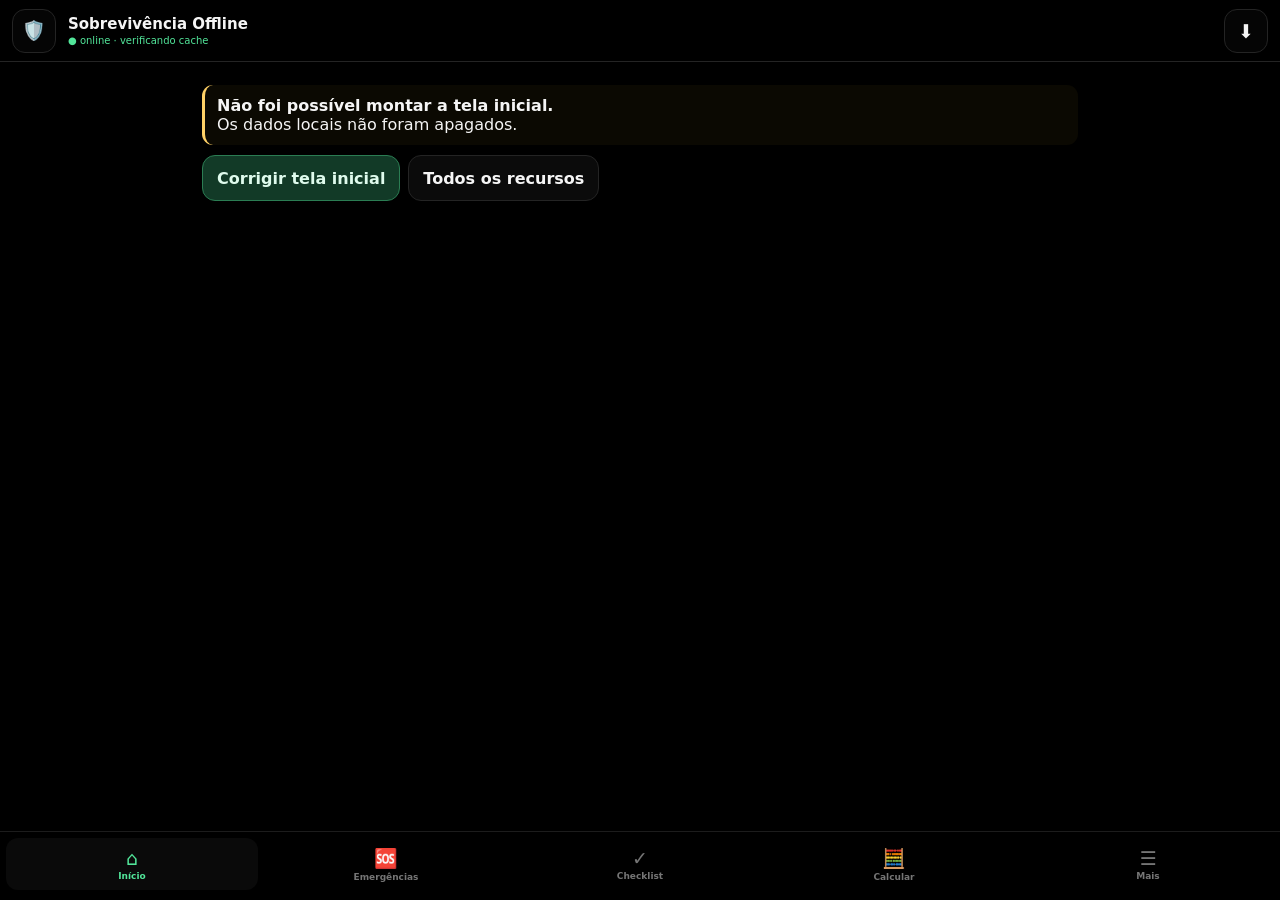
==== commit 20f6d01e: "Add files via upload" ====
--- a/index.html
+++ b/index.html
@@ -116,9 +116,9 @@
   <script>
 "use strict";
 
-const APP_VERSION = "3.3.1";
+const APP_VERSION = "3.3.2";
 const CURRENT_SCHEMA = 6;
-const EXPECTED_CACHE = "sobrevivencia-offline-v3.3.1";
+const EXPECTED_CACHE = "sobrevivencia-offline-v3.3.2";
 const CORE_FILES = ["./index.html","./manifest.json","./icone.png"];
 const STORAGE = {
   schema: "sobrevivencia_schema_v1",
@@ -389,7 +389,11 @@
 function getInventory(){const v=loadJSON(STORAGE.inventory,[]);return Array.isArray(v)?v:[]}
 function getMaintenance(){const v=loadJSON(STORAGE.maintenance,[]);return Array.isArray(v)?v:[]}
 function getResources(){const v=loadJSON(STORAGE.resources,[]);return Array.isArray(v)?v:[]}
-function getSettings(){const raw=loadJSON(STORAGE.settings,{});return {textLarge:!!raw.textLarge,home:normalizeHomeSettings(raw.home)}}
+function getSettings(){
+  const loaded=loadJSON(STORAGE.settings,{});
+  const raw=loaded&&typeof loaded==="object"&&!Array.isArray(loaded)?loaded:{};
+  return {textLarge:!!raw.textLarge,home:normalizeHomeSettings(raw.home)};
+}
 function getBackupMeta(){const v=loadJSON(STORAGE.backupMeta,null);return v&&typeof v==="object"&&!Array.isArray(v)?v:null}
 function migrateData(){
   getChecklist(); getContacts(); saveJSON(STORAGE.plan,getPlan());
@@ -456,9 +460,25 @@
 function formatDate(date){if(!date)return "";const [y,m,d]=date.split("-");return `${d}/${m}/${y}`}
 function localDateValue(){const d=new Date(),y=d.getFullYear(),m=String(d.getMonth()+1).padStart(2,"0"),day=String(d.getDate()).padStart(2,"0");return `${y}-${m}-${day}`}
 function daysFromToday(date){if(!date)return null;const today=new Date();today.setHours(12,0,0,0);const target=new Date(date+"T12:00:00");return Math.ceil((target-today)/86400000)}
-function inventoryStatus(item){const low=Number(item.minimum)>0&&Number(item.quantity)<=Number(item.minimum);const dd=daysFromToday(item.expiry);const expired=dd!==null&&dd<0;const expiring=dd!==null&&dd>=0&&dd<=30;return {low,expired,expiring,dd}}
-function maintenanceStatus(item){const dd=daysFromToday(item.due);return {due:dd!==null&&dd<=0,soon:dd!==null&&dd>0&&dd<=14,dd}}
-function getAttentionCount(){return getInventory().filter(i=>{const s=inventoryStatus(i);return s.low||s.expired||s.expiring}).length+getMaintenance().filter(i=>{const s=maintenanceStatus(i);return s.due||s.soon}).length}
+function inventoryStatus(item){
+  item=item&&typeof item==="object"?item:{};
+  const low=Number(item.minimum)>0&&Number(item.quantity)<=Number(item.minimum);
+  const dd=daysFromToday(typeof item.expiry==="string"?item.expiry:"");
+  const expired=dd!==null&&dd<0;
+  const expiring=dd!==null&&dd>=0&&dd<=30;
+  return {low,expired,expiring,dd};
+}
+function maintenanceStatus(item){
+  item=item&&typeof item==="object"?item:{};
+  const dd=daysFromToday(typeof item.due==="string"?item.due:"");
+  return {due:dd!==null&&dd<=0,soon:dd!==null&&dd>0&&dd<=14,dd};
+}
+function getAttentionCount(){
+  const inventory=getInventory().filter(i=>i&&typeof i==="object");
+  const maintenance=getMaintenance().filter(i=>i&&typeof i==="object");
+  return inventory.filter(i=>{const st=inventoryStatus(i);return st.low||st.expired||st.expiring}).length+
+    maintenance.filter(i=>{const st=maintenanceStatus(i);return st.due||st.soon}).length;
+}
 function lastPositionHTML(compact=false){const p=getLastPosition();if(!p||!Number.isFinite(Number(p.lat))||!Number.isFinite(Number(p.lon)))return `<div class="last-location"><small>Nenhuma posição salva ainda.</small></div>`;const lat=Number(p.lat),lon=Number(p.lon),accuracy=Math.max(0,Number(p.accuracy)||0),text=`${lat.toFixed(6)}, ${lon.toFixed(6)}`,share=`📍 Localização: ${text} | Precisão aproximada: ±${Math.round(accuracy)} m | Horário: ${formatWhen(p.timestamp)}`,geo=`geo:${lat},${lon}?q=${lat},${lon}`;return `<div class="last-location"><div class="position-detail-grid"><div><small>Latitude</small><strong class="coord">${lat.toFixed(6)}</strong></div><div><small>Longitude</small><strong class="coord">${lon.toFixed(6)}</strong></div><div><small>Precisão</small><strong>±${Math.round(accuracy)} m</strong></div><div><small>Horário</small><strong>${formatWhen(p.timestamp)}</strong></div></div>${compact?"":`<div class="btn-row"><button class="btn" data-copy="${escapeHTML(text)}">Copiar</button><button class="btn" data-share="${escapeHTML(share)}">Compartilhar</button><a class="btn link-btn" href="${geo}">Abrir no mapa</a></div>`}</div>`}
 
 function homeSectionHTML(id,home,attention){
@@ -476,8 +496,22 @@
 }
 
 function renderHome(){
-  const attention=getAttentionCount(),home=getSettings().home,hidden=new Set(home.hiddenSections);
-  view.innerHTML=home.sectionOrder.filter(id=>!hidden.has(id)).map(id=>homeSectionHTML(id,home,attention)).join("")||`<div class="empty"><strong>Tela inicial sem blocos.</strong><br><small>Use Mais → Personalizar tela inicial para restaurar ou adicionar itens.</small></div>`;
+  try{
+    const attention=getAttentionCount();
+    const home=getSettings().home;
+    const hidden=new Set(home.hiddenSections);
+    const html=home.sectionOrder
+      .filter(id=>!hidden.has(id))
+      .map(id=>{
+        try{return homeSectionHTML(id,home,attention)}
+        catch(error){console.error("Erro no bloco da Home:",id,error);return ""}
+      })
+      .join("");
+    view.innerHTML=html||`<div class="empty"><strong>Tela inicial sem blocos.</strong><br><small>Use Mais → Personalizar tela inicial para restaurar ou adicionar itens.</small><div class="btn-row"><button class="btn primary" data-nav="personalizar-home">Personalizar agora</button><button class="btn" data-action="repair-home-settings">Restaurar padrão</button></div></div>`;
+  }catch(error){
+    console.error("Falha ao montar a Home",error);
+    view.innerHTML=`<div class="notice warning"><strong>Não foi possível carregar a configuração da tela inicial.</strong><br>Seus outros dados continuam preservados.</div><div class="btn-row"><button class="btn primary" data-action="repair-home-settings">Corrigir tela inicial</button><button class="btn" data-nav="mais">Todos os recursos</button></div>`;
+  }
 }
 
 function renderHomeSettings(){
@@ -731,7 +765,7 @@
   const delta=event.target.closest("[data-inventory-delta]");if(delta){const items=getInventory(),i=items.find(x=>x.id===delta.dataset.id);if(i){i.quantity=Math.max(0,Number(i.quantity)+Number(delta.dataset.inventoryDelta));saveJSON(STORAGE.inventory,items);renderInventory()}return}
   const pairs=[["[data-edit-check]",editChecklist,"editCheck"],["[data-edit-contact]",editContact,"editContact"],["[data-edit-inventory]",editInventory,"editInventory"],["[data-edit-maintenance]",editMaintenance,"editMaintenance"],["[data-edit-resource]",editResource,"editResource"]];for(const [sel,fn,key] of pairs){const b=event.target.closest(sel);if(b){fn(b.dataset[key]);return}}
   const deletes=[["[data-delete-check]",STORAGE.checklist,getChecklist,renderChecklist,"deleteCheck"],["[data-delete-contact]",STORAGE.contacts,getContacts,renderContacts,"deleteContact"],["[data-delete-journal]",STORAGE.journal,getJournal,renderJournal,"deleteJournal"],["[data-delete-inventory]",STORAGE.inventory,getInventory,renderInventory,"deleteInventory"],["[data-delete-maintenance]",STORAGE.maintenance,getMaintenance,renderMaintenance,"deleteMaintenance"],["[data-delete-resource]",STORAGE.resources,getResources,renderResources,"deleteResource"]];for(const [sel,key,getter,renderer,dataKey] of deletes){const b=event.target.closest(sel);if(b){if(confirm("Excluir este registro?")){saveJSON(key,getter().filter(x=>x.id!==b.dataset[dataKey]));renderer()}return}}
-  const action=event.target.closest("[data-action]");if(action){switch(action.dataset.action){case"export":exportBackup();break;case"import":importInput.click();break;case"clear":clearData();break;case"self-test":runSelfTest();break;case"library-add-files":addLibraryFiles();break;case"library-add-folder":addLibraryFolder();break;case"library-refresh":refreshLibraryFolders();break;case"library-reconnect":reconnectLibraryPermissions();break;case"library-more":libraryState.limit+=60;renderLibrary();break;case"check-all":{const a=getChecklist();a.forEach(i=>i.done=true);saveJSON(STORAGE.checklist,a);renderChecklist();break}case"uncheck-all":{const a=getChecklist();a.forEach(i=>i.done=false);saveJSON(STORAGE.checklist,a);renderChecklist();break}case"clear-done":{const a=getChecklist(),done=a.filter(i=>i.done).length;if(done&&confirm(`Excluir ${done} item(ns) concluído(s)?`)){saveJSON(STORAGE.checklist,a.filter(i=>!i.done));renderChecklist()}break}case"toggle-text":{const st=getSettings();st.textLarge=!st.textLarge;saveJSON(STORAGE.settings,st);applySettings();renderMore();break}case"reset-home-settings":{const st=getSettings();st.home=normalizeHomeSettings(null);saveJSON(STORAGE.settings,st);showToast("Tela inicial restaurada");renderHomeSettings();break}case"start-compass":startCompass();break;case"stop-compass":stopCompass();const n=document.getElementById("compassNote");if(n)n.textContent="Sensor parado.";break}}
+  const action=event.target.closest("[data-action]");if(action){switch(action.dataset.action){case"export":exportBackup();break;case"import":importInput.click();break;case"clear":clearData();break;case"self-test":runSelfTest();break;case"library-add-files":addLibraryFiles();break;case"library-add-folder":addLibraryFolder();break;case"library-refresh":refreshLibraryFolders();break;case"library-reconnect":reconnectLibraryPermissions();break;case"library-more":libraryState.limit+=60;renderLibrary();break;case"check-all":{const a=getChecklist();a.forEach(i=>i.done=true);saveJSON(STORAGE.checklist,a);renderChecklist();break}case"uncheck-all":{const a=getChecklist();a.forEach(i=>i.done=false);saveJSON(STORAGE.checklist,a);renderChecklist();break}case"clear-done":{const a=getChecklist(),done=a.filter(i=>i.done).length;if(done&&confirm(`Excluir ${done} item(ns) concluído(s)?`)){saveJSON(STORAGE.checklist,a.filter(i=>!i.done));renderChecklist()}break}case"toggle-text":{const st=getSettings();st.textLarge=!st.textLarge;saveJSON(STORAGE.settings,st);applySettings();renderMore();break}case"reset-home-settings":{const st=getSettings();st.home=normalizeHomeSettings(null);saveJSON(STORAGE.settings,st);showToast("Tela inicial restaurada");renderHomeSettings();break}case"repair-home-settings":{const st=getSettings();st.home=normalizeHomeSettings(DEFAULT_HOME_SETTINGS);saveJSON(STORAGE.settings,st);showToast("Tela inicial corrigida");renderView("home");break}case"start-compass":startCompass();break;case"stop-compass":stopCompass();const n=document.getElementById("compassNote");if(n)n.textContent="Sensor parado.";break}}
 });
 view.addEventListener("input",e=>{if(e.target.id==="emergencySearch"){const box=document.getElementById("emergencyList");if(box)box.innerHTML=renderEmergencyList(searchEmergencies(e.target.value));return}if(e.target.id==="librarySearch"){libraryState.query=e.target.value;libraryState.limit=60;clearTimeout(e.target._libTimer);e.target._libTimer=setTimeout(()=>renderLibrary(),180);return}if(e.target.id==="globalSearch"){clearTimeout(e.target._globalTimer);const value=e.target.value;e.target._globalTimer=setTimeout(()=>runGlobalSearch(value),120)}});
 view.addEventListener("change",e=>{if(e.target.id==="libraryCategory"){libraryState.category=e.target.value;libraryState.limit=60;renderLibrary();return}if(e.target.id==="librarySort"){libraryState.sort=e.target.value;libraryState.limit=60;renderLibrary();return}const c=e.target.closest("[data-check]");if(!c)return;const items=getChecklist(),i=items.find(x=>x.id===c.dataset.check);if(i){i.done=c.checked;saveJSON(STORAGE.checklist,items);renderChecklist()}});
@@ -760,7 +794,15 @@
 window.addEventListener("online",updateConnection);window.addEventListener("offline",updateConnection);window.addEventListener("beforeinstallprompt",e=>{e.preventDefault();installPrompt=e;installButton.hidden=false});installButton.addEventListener("click",async()=>{if(!installPrompt){showToast("Use o menu do navegador para instalar");return}installPrompt.prompt();await installPrompt.userChoice;installPrompt=null;installButton.hidden=true});window.addEventListener("appinstalled",()=>{installPrompt=null;installButton.hidden=true;showToast("Aplicativo instalado")});
 async function registerServiceWorker(){if(!("serviceWorker" in navigator)){offlineReady=false;updateConnection();return}let reloading=false;navigator.serviceWorker.addEventListener("controllerchange",()=>{if(reloading)return;reloading=true;location.reload()});try{const reg=await navigator.serviceWorker.register("./service-worker.js",{scope:"./"});const offerUpdate=worker=>{if(!worker)return;const ask=()=>{if(worker.state==="installed"&&navigator.serviceWorker.controller){if(confirm("Nova versão do Sobrevivência Offline foi armazenada com sucesso. Atualizar agora?"))worker.postMessage({type:"SKIP_WAITING"})}};if(worker.state==="installed")ask();else worker.addEventListener("statechange",ask)};if(reg.waiting)offerUpdate(reg.waiting);reg.addEventListener("updatefound",()=>offerUpdate(reg.installing));if(navigator.onLine)reg.update().catch(()=>{});await navigator.serviceWorker.ready;const st=await coreOfflineStatus();offlineReady=!!st.ready;updateConnection()}catch(e){offlineReady=false;updateConnection();console.error(e)}}
 function initialView(){const v=new URLSearchParams(location.search).get("view");return v||"home"}
-migrateData();applySettings();updateConnection();renderView(initialView());coreOfflineStatus().then(st=>{offlineReady=!!st.ready;updateConnection()}).catch(()=>{});registerServiceWorker();
+try{migrateData()}catch(error){console.error("Falha na migração de dados",error)}
+try{applySettings()}catch(error){console.error("Falha ao aplicar configurações",error)}
+try{updateConnection()}catch(error){console.error("Falha no status de conexão",error)}
+try{renderView(initialView())}catch(error){
+  console.error("Falha ao iniciar interface",error);
+  view.innerHTML=`<div class="notice warning"><strong>Não foi possível montar a tela inicial.</strong><br>Os dados locais não foram apagados.</div><div class="btn-row"><button class="btn primary" data-action="repair-home-settings">Corrigir tela inicial</button><button class="btn" data-nav="mais">Todos os recursos</button></div>`;
+}
+coreOfflineStatus().then(st=>{offlineReady=!!st.ready;updateConnection()}).catch(()=>{});
+registerServiceWorker();
 
 </script>
 </body>
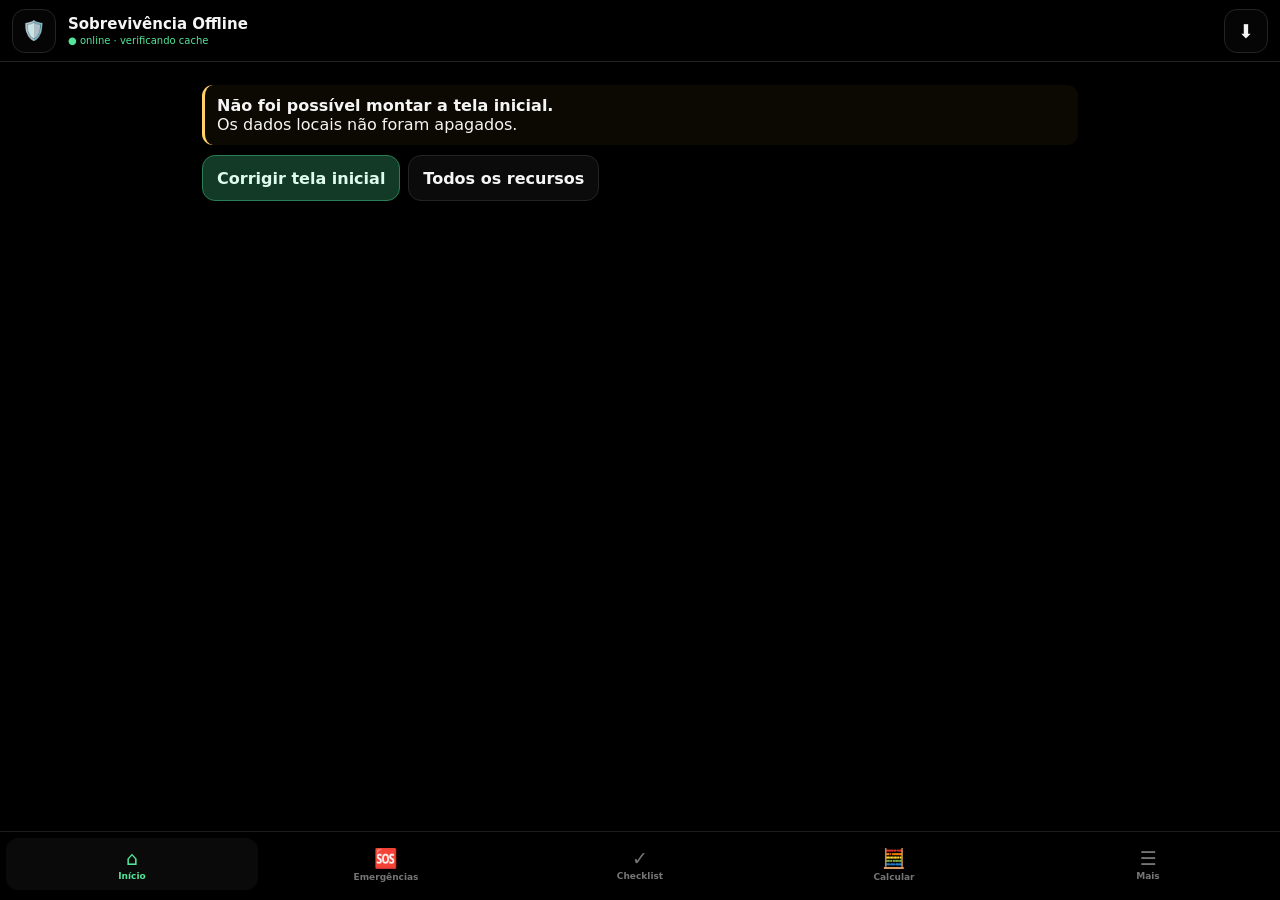
==== commit be397bca: "Add files via upload" ====
--- a/index.html
+++ b/index.html
@@ -116,9 +116,9 @@
   <script>
 "use strict";
 
-const APP_VERSION = "3.3.2";
+const APP_VERSION = "3.3.3";
 const CURRENT_SCHEMA = 6;
-const EXPECTED_CACHE = "sobrevivencia-offline-v3.3.2";
+const EXPECTED_CACHE = "sobrevivencia-offline-v3.3.3";
 const CORE_FILES = ["./index.html","./manifest.json","./icone.png"];
 const STORAGE = {
   schema: "sobrevivencia_schema_v1",
@@ -495,23 +495,83 @@
   return "";
 }
 
+function getSafeHomeSettings(){
+  const fallback=normalizeHomeSettings(DEFAULT_HOME_SETTINGS);
+  try{
+    const raw=loadJSON(STORAGE.settings,{});
+    if(!raw||typeof raw!=="object"||Array.isArray(raw))return fallback;
+    return normalizeHomeSettings(raw.home);
+  }catch(error){
+    console.error("Configuração da Home inválida; usando padrão.",error);
+    return fallback;
+  }
+}
+
+function safeAttentionCount(){
+  try{return getAttentionCount()}
+  catch(error){console.error("Falha ao calcular avisos da Home",error);return 0}
+}
+
+function buildHomeHTML(home,attention){
+  const normalized=normalizeHomeSettings(home);
+  const hidden=new Set(normalized.hiddenSections);
+  return normalized.sectionOrder
+    .filter(id=>!hidden.has(id))
+    .map(id=>{
+      try{return homeSectionHTML(id,normalized,attention)}
+      catch(error){
+        console.error("Erro isolado no bloco da Home:",id,error);
+        return "";
+      }
+    })
+    .join("");
+}
+
 function renderHome(){
+  const fallback=normalizeHomeSettings(DEFAULT_HOME_SETTINGS);
+  const attention=safeAttentionCount();
+
+  let home=getSafeHomeSettings();
+  let html="";
+
   try{
-    const attention=getAttentionCount();
-    const home=getSettings().home;
-    const hidden=new Set(home.hiddenSections);
-    const html=home.sectionOrder
-      .filter(id=>!hidden.has(id))
-      .map(id=>{
-        try{return homeSectionHTML(id,home,attention)}
-        catch(error){console.error("Erro no bloco da Home:",id,error);return ""}
-      })
-      .join("");
-    view.innerHTML=html||`<div class="empty"><strong>Tela inicial sem blocos.</strong><br><small>Use Mais → Personalizar tela inicial para restaurar ou adicionar itens.</small><div class="btn-row"><button class="btn primary" data-nav="personalizar-home">Personalizar agora</button><button class="btn" data-action="repair-home-settings">Restaurar padrão</button></div></div>`;
+    html=buildHomeHTML(home,attention);
   }catch(error){
-    console.error("Falha ao montar a Home",error);
-    view.innerHTML=`<div class="notice warning"><strong>Não foi possível carregar a configuração da tela inicial.</strong><br>Seus outros dados continuam preservados.</div><div class="btn-row"><button class="btn primary" data-action="repair-home-settings">Corrigir tela inicial</button><button class="btn" data-nav="mais">Todos os recursos</button></div>`;
+    console.error("Falha na personalização da Home; usando padrão.",error);
+    home=fallback;
+    try{
+      html=buildHomeHTML(fallback,attention);
+    }catch(secondError){
+      console.error("Falha também no layout padrão da Home.",secondError);
+    }
   }
+
+  if(!html){
+    // Último fallback: elementos essenciais sem depender da configuração salva.
+    html=`
+      <div class="emergency-now">
+        <div class="emergency-now-head"><span>EMERGÊNCIA BRASIL</span><small>1 toque</small></div>
+        ${bigEmergencyCalls()}
+      </div>
+      <button class="home-main-sos" data-nav="modo-emergencia"><span>🆘</span> MODO EMERGÊNCIA</button>
+      <button class="home-position" data-nav="navegacao">
+        <div><b>📍 MINHA POSIÇÃO</b><small>GPS e última posição conhecida</small></div><span>›</span>
+      </button>
+      <div class="section-title"><h2>Acesso rápido</h2><span>padrão seguro</span></div>
+      <div class="home-core">
+        ${resourceCard("agua","💧","Água","Tratamento, reserva e planejamento.")}
+        ${resourceCard("checklist","🎒","Checklist","Kit e preparo.")}
+        ${resourceCard("energia","🔋","Energia","Bateria, orçamento e power banks.")}
+        ${resourceCard("navegacao","🧭","Navegação","GPS, posição, bússola e coordenadas.")}
+      </div>
+      <button class="wide-more" data-nav="mais">
+        <span>☰</span>
+        <div><strong>Todos os recursos</strong><small>Abrir todos os módulos do aplicativo</small></div>
+        <b>›</b>
+      </button>`;
+  }
+
+  view.innerHTML=html;
 }
 
 function renderHomeSettings(){
@@ -765,7 +825,7 @@
   const delta=event.target.closest("[data-inventory-delta]");if(delta){const items=getInventory(),i=items.find(x=>x.id===delta.dataset.id);if(i){i.quantity=Math.max(0,Number(i.quantity)+Number(delta.dataset.inventoryDelta));saveJSON(STORAGE.inventory,items);renderInventory()}return}
   const pairs=[["[data-edit-check]",editChecklist,"editCheck"],["[data-edit-contact]",editContact,"editContact"],["[data-edit-inventory]",editInventory,"editInventory"],["[data-edit-maintenance]",editMaintenance,"editMaintenance"],["[data-edit-resource]",editResource,"editResource"]];for(const [sel,fn,key] of pairs){const b=event.target.closest(sel);if(b){fn(b.dataset[key]);return}}
   const deletes=[["[data-delete-check]",STORAGE.checklist,getChecklist,renderChecklist,"deleteCheck"],["[data-delete-contact]",STORAGE.contacts,getContacts,renderContacts,"deleteContact"],["[data-delete-journal]",STORAGE.journal,getJournal,renderJournal,"deleteJournal"],["[data-delete-inventory]",STORAGE.inventory,getInventory,renderInventory,"deleteInventory"],["[data-delete-maintenance]",STORAGE.maintenance,getMaintenance,renderMaintenance,"deleteMaintenance"],["[data-delete-resource]",STORAGE.resources,getResources,renderResources,"deleteResource"]];for(const [sel,key,getter,renderer,dataKey] of deletes){const b=event.target.closest(sel);if(b){if(confirm("Excluir este registro?")){saveJSON(key,getter().filter(x=>x.id!==b.dataset[dataKey]));renderer()}return}}
-  const action=event.target.closest("[data-action]");if(action){switch(action.dataset.action){case"export":exportBackup();break;case"import":importInput.click();break;case"clear":clearData();break;case"self-test":runSelfTest();break;case"library-add-files":addLibraryFiles();break;case"library-add-folder":addLibraryFolder();break;case"library-refresh":refreshLibraryFolders();break;case"library-reconnect":reconnectLibraryPermissions();break;case"library-more":libraryState.limit+=60;renderLibrary();break;case"check-all":{const a=getChecklist();a.forEach(i=>i.done=true);saveJSON(STORAGE.checklist,a);renderChecklist();break}case"uncheck-all":{const a=getChecklist();a.forEach(i=>i.done=false);saveJSON(STORAGE.checklist,a);renderChecklist();break}case"clear-done":{const a=getChecklist(),done=a.filter(i=>i.done).length;if(done&&confirm(`Excluir ${done} item(ns) concluído(s)?`)){saveJSON(STORAGE.checklist,a.filter(i=>!i.done));renderChecklist()}break}case"toggle-text":{const st=getSettings();st.textLarge=!st.textLarge;saveJSON(STORAGE.settings,st);applySettings();renderMore();break}case"reset-home-settings":{const st=getSettings();st.home=normalizeHomeSettings(null);saveJSON(STORAGE.settings,st);showToast("Tela inicial restaurada");renderHomeSettings();break}case"repair-home-settings":{const st=getSettings();st.home=normalizeHomeSettings(DEFAULT_HOME_SETTINGS);saveJSON(STORAGE.settings,st);showToast("Tela inicial corrigida");renderView("home");break}case"start-compass":startCompass();break;case"stop-compass":stopCompass();const n=document.getElementById("compassNote");if(n)n.textContent="Sensor parado.";break}}
+  const action=event.target.closest("[data-action]");if(action){switch(action.dataset.action){case"export":exportBackup();break;case"import":importInput.click();break;case"clear":clearData();break;case"self-test":runSelfTest();break;case"library-add-files":addLibraryFiles();break;case"library-add-folder":addLibraryFolder();break;case"library-refresh":refreshLibraryFolders();break;case"library-reconnect":reconnectLibraryPermissions();break;case"library-more":libraryState.limit+=60;renderLibrary();break;case"check-all":{const a=getChecklist();a.forEach(i=>i.done=true);saveJSON(STORAGE.checklist,a);renderChecklist();break}case"uncheck-all":{const a=getChecklist();a.forEach(i=>i.done=false);saveJSON(STORAGE.checklist,a);renderChecklist();break}case"clear-done":{const a=getChecklist(),done=a.filter(i=>i.done).length;if(done&&confirm(`Excluir ${done} item(ns) concluído(s)?`)){saveJSON(STORAGE.checklist,a.filter(i=>!i.done));renderChecklist()}break}case"toggle-text":{const st=getSettings();st.textLarge=!st.textLarge;saveJSON(STORAGE.settings,st);applySettings();renderMore();break}case"reset-home-settings":{let st={textLarge:false,home:normalizeHomeSettings(DEFAULT_HOME_SETTINGS)};try{const current=loadJSON(STORAGE.settings,{});if(current&&typeof current==="object"&&!Array.isArray(current))st.textLarge=!!current.textLarge}catch{}saveJSON(STORAGE.settings,st);showToast("Tela inicial restaurada");renderHomeSettings();break}case"repair-home-settings":{let st={textLarge:false,home:normalizeHomeSettings(DEFAULT_HOME_SETTINGS)};try{const current=loadJSON(STORAGE.settings,{});if(current&&typeof current==="object"&&!Array.isArray(current))st.textLarge=!!current.textLarge}catch{}saveJSON(STORAGE.settings,st);showToast("Tela inicial restaurada");renderView("home");break}case"start-compass":startCompass();break;case"stop-compass":stopCompass();const n=document.getElementById("compassNote");if(n)n.textContent="Sensor parado.";break}}
 });
 view.addEventListener("input",e=>{if(e.target.id==="emergencySearch"){const box=document.getElementById("emergencyList");if(box)box.innerHTML=renderEmergencyList(searchEmergencies(e.target.value));return}if(e.target.id==="librarySearch"){libraryState.query=e.target.value;libraryState.limit=60;clearTimeout(e.target._libTimer);e.target._libTimer=setTimeout(()=>renderLibrary(),180);return}if(e.target.id==="globalSearch"){clearTimeout(e.target._globalTimer);const value=e.target.value;e.target._globalTimer=setTimeout(()=>runGlobalSearch(value),120)}});
 view.addEventListener("change",e=>{if(e.target.id==="libraryCategory"){libraryState.category=e.target.value;libraryState.limit=60;renderLibrary();return}if(e.target.id==="librarySort"){libraryState.sort=e.target.value;libraryState.limit=60;renderLibrary();return}const c=e.target.closest("[data-check]");if(!c)return;const items=getChecklist(),i=items.find(x=>x.id===c.dataset.check);if(i){i.done=c.checked;saveJSON(STORAGE.checklist,items);renderChecklist()}});
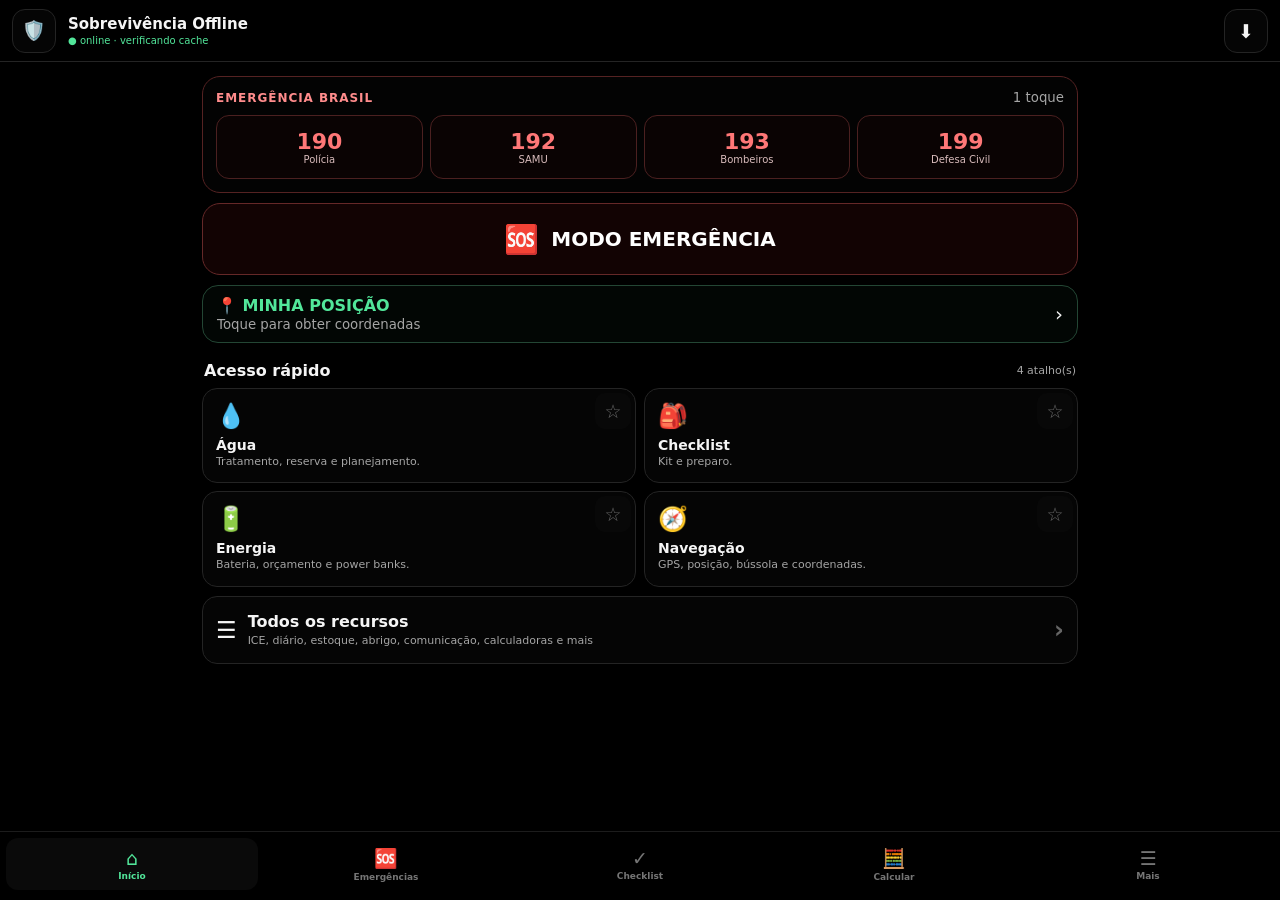
==== commit 2c9c28c2: "Add files via upload" ====
--- a/index.html
+++ b/index.html
@@ -116,9 +116,9 @@
   <script>
 "use strict";
 
-const APP_VERSION = "3.3.3";
+const APP_VERSION = "3.3.5";
 const CURRENT_SCHEMA = 6;
-const EXPECTED_CACHE = "sobrevivencia-offline-v3.3.3";
+const EXPECTED_CACHE = "sobrevivencia-offline-v3.3.5";
 const CORE_FILES = ["./index.html","./manifest.json","./icone.png"];
 const STORAGE = {
   schema: "sobrevivencia_schema_v1",
@@ -749,6 +749,52 @@
 
 <div class="card-grid">${MODULES.filter(m=>!["checklist","calculadoras"].includes(m[0])).map(m=>resourceCard(m[0],m[1],m[2],m[3])).join("")}</div>`}
 
+
+function renderSources(){
+  view.innerHTML=`
+    ${pageHeader(
+      "ℹ️",
+      "Fontes e limites",
+      "O app prioriza consulta rápida; orientação profissional e protocolos oficiais têm prioridade."
+    )}
+
+    <section class="panel">
+      <h2>Limites</h2>
+      <ul class="protocol">
+        <li>Não substitui médico, SAMU, bombeiro, Defesa Civil ou treinamento técnico.</li>
+        <li>Não calcula dose química para tratamento de água.</li>
+        <li>Não certifica nó, corda ou ancoragem.</li>
+        <li>Bússola e GPS podem ter erro; confirme por meios redundantes.</li>
+        <li>Cálculos ambientais e de energia são estimativas.</li>
+        <li>A Biblioteca Offline depende das permissões de arquivo oferecidas pelo navegador; o fallback pode exigir nova seleção após reiniciar.</li>
+      </ul>
+    </section>
+
+    <section class="panel">
+      <h2>Revisão de segurança</h2>
+      <ul class="protocol">
+        <li>Ministério da Saúde — SAMU 192 e orientações de urgência.</li>
+        <li>Protocolos SAMU 192 — controle de hemorragia externa por compressão direta.</li>
+        <li>Ministério da Saúde / Biblioteca Virtual em Saúde — queimaduras.</li>
+        <li>Ministério da Saúde / PCDT de acidentes ofídicos — picadas de serpentes.</li>
+        <li>Ministério da Saúde — cuidados com a água em enchentes e calamidades.</li>
+      </ul>
+      <div class="notice">
+        As referências servem para revisão do conteúdo; o funcionamento crítico do app não depende de internet.
+      </div>
+    </section>
+
+    <section class="panel">
+      <h2>Biblioteca Offline</h2>
+      <p>
+        Arquivos selecionados são lidos localmente. Handles e metadados podem ficar no IndexedDB;
+        fotos, vídeos e PDFs não são colocados no localStorage, no precache do Service Worker
+        nem dentro do backup JSON.
+      </p>
+    </section>
+  `;
+}
+
 function backupPayload(){return {app:"Sobrevivência Offline",version:APP_VERSION,schema:CURRENT_SCHEMA,created:new Date().toISOString(),checklist:getChecklist(),contacts:getContacts(),plan:getPlan(),favorites:getFavorites(),lastPosition:getLastPosition(),ice:getICE(),journal:getJournal(),inventory:getInventory(),maintenance:getMaintenance(),resources:getResources(),settings:getSettings()}}
 function renderData(){const bm=getBackupMeta();view.innerHTML=`${pageHeader("💾","Backup e autoteste","Confirme se o app está realmente pronto para funcionar sem rede e mantenha um backup local.")}<section class="panel priority-panel"><h2>Autoteste offline</h2><button class="btn primary full" data-action="self-test">Executar teste completo</button><div id="selfTestResult" style="margin-top:10px"></div></section><section class="panel"><h2>Versão instalada</h2><div class="status-line"><span>Aplicativo</span><span class="pill">V${APP_VERSION}</span></div><div class="status-line"><span>Schema de dados</span><span class="pill">V${CURRENT_SCHEMA}</span></div><div class="status-line"><span>Cache esperado</span><span class="pill">${EXPECTED_CACHE}</span></div></section><section class="panel"><h2>Estado dos dados</h2><div class="status-line"><span>Checklist</span><span class="pill">${getChecklist().length}</span></div><div class="status-line"><span>Contatos</span><span class="pill">${getContacts().length}</span></div><div class="status-line"><span>Diário</span><span class="pill">${getJournal().length}</span></div><div class="status-line"><span>Estoque</span><span class="pill">${getInventory().length}</span></div><div class="status-line"><span>Biblioteca (metadados)</span><span id="libraryDataCount" class="pill">…</span></div></section><section class="panel"><h2>Backup completo</h2><p>A importação é parcial por campo: campos presentes e válidos substituem os correspondentes; campos ausentes preservam o que já existe. Registros inválidos são ignorados individualmente.</p><div class="notice"><strong>Biblioteca:</strong> o backup guarda apenas nome, tipo, tags, categoria e outros metadados. O conteúdo de fotos, vídeos e PDFs e as permissões/handles do aparelho não entram no JSON.</div>${bm?`<div class="backup-meta"><strong>Último backup exportado</strong><small>${formatWhen(bm.created)} · app ${escapeHTML(bm.version)} · schema ${escapeHTML(bm.schema)}</small></div>`:""}<div class="btn-row"><button class="btn primary" data-action="export">Exportar</button><button class="btn" data-action="import">Importar</button></div></section><section class="panel"><h2>Limpar tudo</h2><p>Apaga dados e índice da Biblioteca, mas nunca apaga os arquivos originais escolhidos no Android.</p><button class="btn danger" data-action="clear">Apagar dados locais</button></section>`;setTimeout(updateLibraryDataCount,0)}
 
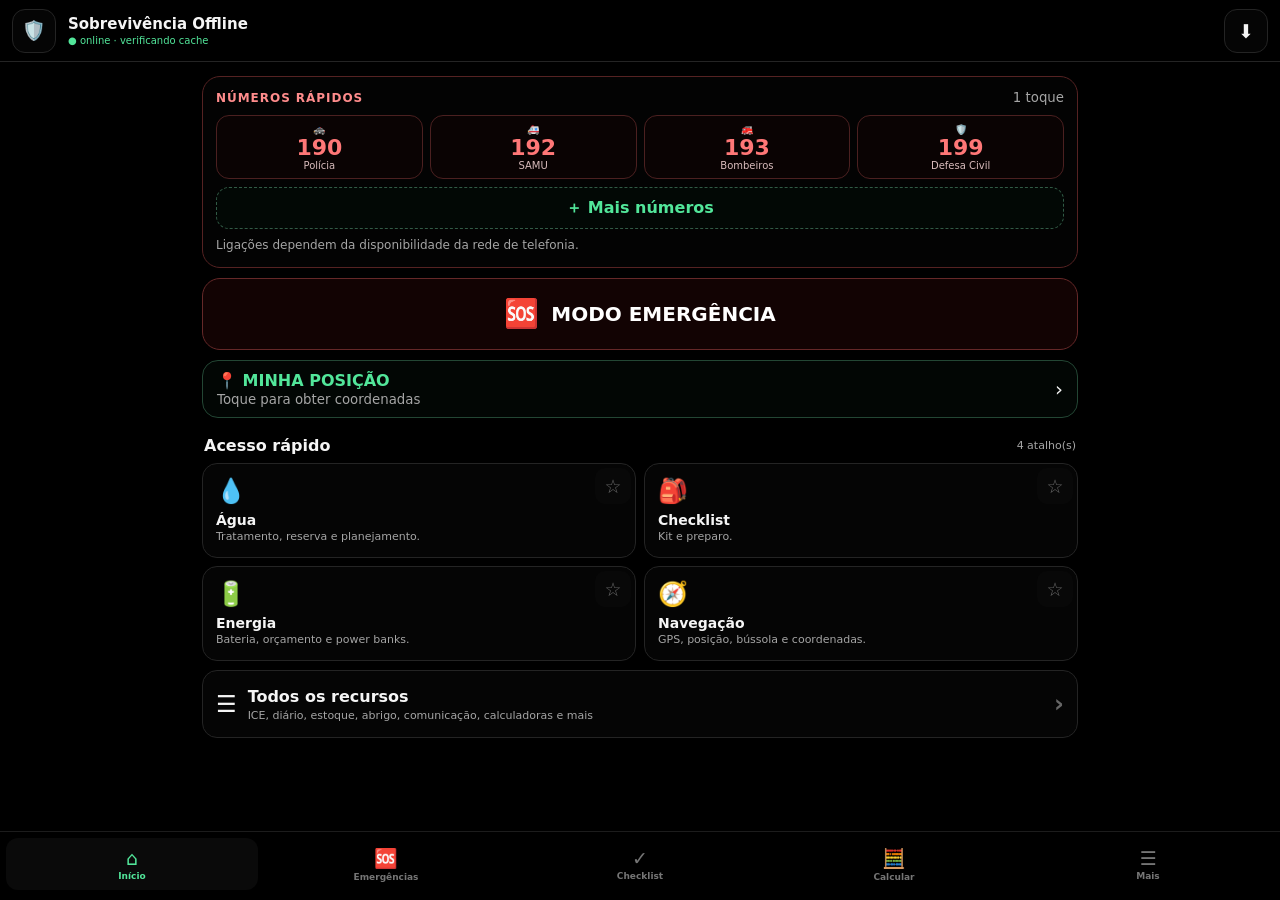
==== commit 87b61a88: "Add files via upload" ====
--- a/index.html
+++ b/index.html
@@ -76,6 +76,33 @@
   color:var(--muted);
 }
 
+
+/* V3.4 — emergências e números rápidos */
+.emergency-filter-row{display:flex;gap:8px;overflow-x:auto;padding:0 0 12px;scrollbar-width:none}
+.emergency-filter-row::-webkit-scrollbar{display:none}
+.filter-chip{flex:0 0 auto;border:1px solid var(--line);background:#050505;color:var(--muted);border-radius:999px;padding:9px 12px;font-size:12px;font-weight:800}
+.filter-chip.active{border-color:var(--accent);color:var(--accent);background:#041008}
+.emergency-category-section{margin-bottom:18px}
+.emergency-row{position:relative;padding-right:54px}
+.emergency-row-main{min-width:0}
+.emergency-category-label{display:inline-block;margin-top:7px;padding:4px 8px;border-radius:999px;background:#101010;border:1px solid var(--line);color:var(--muted)}
+.emergency-detail-category{display:inline-flex;padding:5px 9px;border-radius:999px;border:1px solid var(--line);color:var(--accent);font-size:12px;font-weight:800;margin-bottom:6px}
+.compact-copy{margin:6px 0 0!important;font-size:13px}
+.quick-call-icon{font-size:18px}
+.more-numbers-button{width:100%;min-height:42px;margin-top:8px;border-radius:13px;border:1px dashed #315a45;background:#020805;color:var(--accent);font-weight:800}
+.compact-empty{padding:12px!important}
+.number-config-row,.official-number-row{display:flex;align-items:center;gap:10px;padding:11px;border:1px solid var(--line);border-radius:14px;background:#050505}
+.number-config-row+.number-config-row,.official-number-row+.official-number-row{margin-top:8px}
+.number-config-icon,.official-number-icon{width:36px;height:36px;display:grid;place-items:center;font-size:22px;flex:0 0 auto}
+.number-config-info,.official-number-row>div{flex:1;min-width:0}
+.number-config-info strong,.official-number-row strong{display:block}
+.number-config-info small,.official-number-row small{display:block;color:var(--muted);margin-top:2px}
+.number-config-actions{display:flex;gap:5px}
+.official-number-list{display:flex;flex-direction:column;gap:0}
+.small-btn{min-height:38px;padding:0 10px;font-size:12px}
+.check-option{display:flex;align-items:center;gap:8px;margin-top:12px;color:#d8e0e8;font-size:13px}
+.check-option input{width:20px;height:20px;accent-color:var(--accent)}
+
 </style>
 </head>
 <body>
@@ -116,9 +143,9 @@
   <script>
 "use strict";
 
-const APP_VERSION = "3.3.5";
-const CURRENT_SCHEMA = 6;
-const EXPECTED_CACHE = "sobrevivencia-offline-v3.3.5";
+const APP_VERSION = "3.4.0";
+const CURRENT_SCHEMA = 7;
+const EXPECTED_CACHE = "sobrevivencia-offline-v3.4.0";
 const CORE_FILES = ["./index.html","./manifest.json","./icone.png"];
 const STORAGE = {
   schema: "sobrevivencia_schema_v1",
@@ -142,108 +169,69 @@
 ].map((text,index)=>({id:`padrao-${index}`,text,category:"Kit principal",done:false}));
 
 const EMERGENCIES = [
-  {id:"apagao",icon:"🔦",title:"Apagão",summary:"Segurança, iluminação, energia e comunicação.",steps:[
-    "Confirme se o problema está apenas no imóvel ou também na região.",
-    "Use lanterna em vez de chama aberta sempre que possível.",
-    "Preserve a bateria do celular e do rádio.",
-    "Mantenha geladeira e freezer fechados.",
-    "Se usar gerador a combustível, mantenha-o ao ar livre e longe de portas e janelas.",
-    "Defina horários curtos para verificar informações e comunicação."
-  ],dont:["Não use gerador ou motor a combustão em ambiente fechado.","Não toque em fiação caída ou instalações elétricas danificadas."]},
-
-  {id:"enchente",icon:"🌊",title:"Enchente",summary:"Saia de áreas de risco e evite água contaminada.",steps:[
-    "Vá para local alto e seguro se houver risco de subida da água.",
-    "Siga ordens de evacuação da Defesa Civil.",
-    "Evite contato com água de inundação.",
-    "Se for seguro, desligue a energia elétrica antes que a água alcance as instalações.",
-    "Use somente água e alimentos que não tenham sido contaminados.",
-    "Não retorne a áreas interditadas sem liberação."
-  ],dont:["Não atravesse alagamentos sem necessidade.","Não toque em equipamentos elétricos molhados ou fios caídos."],calls:["199","193"]},
-
-  {id:"tempestade",icon:"⛈️",title:"Tempestade severa",summary:"Abrigo, raios e vento forte.",steps:[
-    "Procure uma construção resistente.","Permaneça longe de janelas.",
-    "Evite áreas abertas, árvores isoladas, postes e estruturas metálicas durante raios.",
-    "Afaste-se de objetos que possam ser lançados pelo vento.","Mantenha lanterna, calçado e celular acessíveis."
-  ],dont:["Não permaneça em área aberta durante descargas elétricas.","Não se aproxime de estruturas ou fios danificados."],calls:["199","193"]},
-
-  {id:"incendio",icon:"🔥",title:"Incêndio",summary:"Prioridade: sair e chamar os Bombeiros.",steps:[
-    "Avise as pessoas próximas.","Inicie a saída imediatamente.","Use a rota de fuga mais segura.",
-    "Se houver fumaça, permaneça mais baixo.","Feche portas ao sair se isso não atrasar a fuga.",
-    "Quando estiver em local seguro, ligue 193.","Informe endereço, tipo de incêndio e riscos conhecidos."
-  ],dont:["Não retorne para buscar objetos.","Não use elevadores.","Não tente combater um incêndio grande ou em rápida expansão."],calls:["193"]},
-
-  {id:"terremoto",icon:"🏚️",title:"Terremoto",summary:"Abaixe-se, proteja-se e segure-se.",steps:[
-    "Durante o tremor, abaixe-se.","Proteja cabeça e pescoço.","Busque cobertura resistente se disponível.",
-    "Afaste-se de vidros e objetos que possam cair.","Depois do tremor, verifique feridos, fogo, vazamentos e danos estruturais.",
-    "Prepare-se para novos tremores."
-  ],dont:["Não use elevadores.","Não retorne a uma construção claramente danificada."]},
-
-  {id:"transito",icon:"🚗",title:"Acidente de trânsito",summary:"Proteja a cena e evite agravar ferimentos.",steps:[
-    "Priorize sua própria segurança.","Sinalize o local sem se expor ao tráfego.","Ligue 192 ou 193.",
-    "Informe localização, número de vítimas e riscos visíveis.",
-    "Não mova uma vítima com suspeita de trauma, salvo perigo imediato.",
-    "Em sangramento externo intenso, faça pressão direta usando material limpo.",
-    "Observe respiração e consciência até o socorro chegar."
-  ],dont:["Não ofereça comida, bebida ou medicamentos a uma pessoa gravemente ferida.","Não retire o capacete de motociclista sem necessidade imediata e treinamento."],calls:["192","193","190"]},
-
-  {id:"inconsciente",icon:"🫁",title:"Pessoa inconsciente",summary:"Verifique segurança, resposta e respiração.",steps:[
-    "Confirme que o local é seguro.","Tente obter resposta chamando a pessoa e tocando-a com cuidado.",
-    "Peça ajuda.","Ligue 192 e coloque o telefone no viva-voz.","Observe se a pessoa respira normalmente.",
-    "Se não respirar normalmente, siga imediatamente as instruções do serviço de emergência.",
-    "Faça RCP se você souber executá-la.","Se respirar, monitore continuamente."
-  ],dont:["Não dê líquidos, alimentos ou medicamentos a uma pessoa inconsciente.","Não movimente uma vítima com suspeita de trauma, salvo perigo imediato."],calls:["192"]},
-
-  {id:"hemorragia",icon:"🩸",title:"Hemorragia",summary:"Pressão direta e socorro rápido.",steps:[
-    "Garanta que o local seja seguro.","Use luvas ou outra barreira se disponível.",
-    "Aplique pressão direta firme e contínua sobre o ferimento usando gaze ou tecido limpo.",
-    "Se o material encharcar, mantenha-o no lugar e coloque outro por cima.","Em sangramento intenso, ligue 192 ou 193.",
-    "Mantenha a vítima aquecida e monitore consciência e respiração.",
-    "Torniquetes exigem indicação correta e treinamento. Em situação real, siga orientação profissional sempre que possível."
-  ],dont:["Não retire objeto profundamente encravado.","Não perca tempo limpando profundamente uma ferida antes de controlar um sangramento grave."],calls:["192","193"]},
-
-  {id:"queimadura",icon:"🧯",title:"Queimadura",summary:"Interrompa o calor, resfrie e não use receitas caseiras.",steps:[
-    "Interrompa o contato com a fonte de calor sem se colocar em risco.",
-    "Resfrie a área com água corrente fria e jato suave por aproximadamente 10 minutos.",
-    "Retire anéis, relógios e itens apertados próximos se não estiverem aderidos à pele.",
-    "Proteja a área com material limpo.","Procure atendimento em queimaduras extensas, profundas, químicas ou elétricas.",
-    "Em casos graves, ligue 192 ou 193."
-  ],dont:["Não use gelo diretamente.","Não fure bolhas.","Não aplique manteiga, pó de café, creme dental ou receitas caseiras.","Não arranque roupa grudada à pele."],calls:["192","193"]},
-
-  {id:"cobra",icon:"🐍",title:"Picada de cobra",summary:"Repouso e atendimento médico imediato.",steps:[
-    "Afaste-se da serpente sem tentar capturá-la e mantenha a pessoa calma.",
-    "Mantenha a pessoa em repouso e reduza a movimentação durante o transporte.",
-    "Retire anéis, pulseiras, calçados ou outros objetos que possam comprimir o membro se houver inchaço.",
-    "Se puder fazer isso sem atrasar o atendimento, lave o local apenas com água e sabão.",
-    "Procure atendimento profissional imediatamente; o soro antiveneno, quando indicado, é administrado no serviço de saúde.",
-    "Se for seguro, uma foto da serpente feita à distância pode ajudar na identificação."
-  ],dont:["Não faça torniquete ou garrote.","Não corte, perfure, queime ou esprema o local.","Não tente sugar o veneno.","Não aplique folhas, pó de café, combustível ou receitas caseiras.","Não ofereça bebida alcoólica.","Não tente capturar a serpente."],calls:["192"]},
-
-  {id:"insolacao",icon:"☀️",title:"Insolação",summary:"Resfriar e buscar ajuda em casos graves.",steps:[
-    "Leve a pessoa para local fresco, sombreado e ventilado.","Remova excesso de roupas.",
-    "Inicie resfriamento com água fresca, compressas frias ou banho frio.",
-    "Busque ajuda médica desde os primeiros sinais; se houver confusão, desmaio, convulsão ou temperatura muito elevada, ligue 192.",
-    "Se a pessoa estiver plenamente consciente e conseguir engolir, ofereça água ou líquido não alcoólico."
-  ],dont:["Não dê líquidos a pessoa inconsciente ou com dificuldade para engolir.","Não deixe uma pessoa em quadro grave sozinha."],calls:["192"]},
-
-  {id:"desidratacao",icon:"💧",title:"Desidratação",summary:"Reposição de líquidos e atenção a sinais graves.",steps:[
-    "Leve a pessoa para um local fresco.","Reduza esforço físico.",
-    "Se estiver consciente e conseguir engolir, ofereça água em pequenos volumes frequentes.",
-    "Se usar solução de reidratação industrializada, siga exatamente as instruções do produto.",
-    "Procure atendimento se houver confusão, desmaio, incapacidade de beber, vômitos persistentes ou piora rápida."
-  ],dont:["Não force líquido em pessoa inconsciente.","Não improvise concentrações de sais ou produtos químicos sem fonte confiável."],calls:["192"]},
-
-  {id:"perdido",icon:"🧭",title:"Perdido em área rural",summary:"Pare, preserve energia e aumente a chance de localização.",steps:[
-    "PARE: interrompa a caminhada impulsiva.","OBSERVE: relembre o último ponto conhecido, horário, terreno, clima e recursos.",
-    "PENSE: avalie se permanecer no local é mais seguro que continuar andando.","AJA: prepare abrigo, água, sinalização e comunicação.",
-    "Use o GPS deste app para coordenadas.","Use o MAPS.ME para mapa e navegação offline.",
-    "Economize bateria usando brilho baixo e horários definidos para checagem."
-  ],dont:["Não continue andando sem objetivo de navegação claro.","Não dependa de um único método de orientação."]},
-
-  {id:"comunicacoes",icon:"📡",title:"Colapso das comunicações",summary:"Economize energia e use alternativas.",steps:[
-    "Teste chamadas, SMS e dados sem repetir tentativas continuamente.","Defina horários de checagem.",
-    "Use rádio ou Meshtastic se já estiverem configurados.","Utilize pontos de encontro previamente combinados.",
-    "Escreva mensagens curtas: quem, onde, condição e próximo passo.","Preserve bateria."
-  ],dont:["Não esgote a bateria tentando conexão continuamente.","Não dependa de apenas um aplicativo ou equipamento."]}
+  {id:"inconsciente",category:"Saúde",icon:"🫁",title:"Pessoa inconsciente",summary:"Verifique resposta e respiração e acione o SAMU.",recognize:["Não responde quando chamada ou tocada com cuidado.","Pode estar respirando normalmente ou não."],steps:["Confirme primeiro que o local é seguro para você e para a vítima.","Tente obter resposta chamando a pessoa e tocando-a com cuidado.","Peça ajuda e ligue 192. Coloque o telefone no viva-voz e siga as orientações do atendente.","Observe se a pessoa respira normalmente.","Se não respirar normalmente, trate como possível parada cardiorrespiratória e siga imediatamente as orientações para RCP.","Se respirar, monitore continuamente. Se houver suspeita de trauma, evite movimentação desnecessária."],dont:["Não dê água, comida ou medicamentos.","Não deixe a pessoa sozinha se permanecer no local for seguro."],waiting:["Observe continuamente respiração e nível de consciência.","Mantenha a pessoa protegida do frio/calor enquanto aguarda ajuda."],calls:["192"]},
+  {id:"pcr",category:"Saúde",icon:"❤️‍🩹",title:"Parada cardiorrespiratória / RCP",summary:"Não responde e não respira normalmente: cada minuto importa.",recognize:["Pessoa não responde.","Ausência de respiração normal ou apenas movimentos respiratórios anormais."],steps:["Garanta a segurança da cena.","Ligue 192 imediatamente e coloque o telefone no viva-voz.","Peça a alguém para buscar um DEA/desfibrilador, se houver um disponível.","Siga as instruções do médico regulador/atendente.","Se você sabe realizar RCP, inicie-a sem demora e continue conforme seu treinamento e as instruções recebidas.","Se houver DEA, use-o seguindo as instruções de voz do equipamento."],dont:["Não perca tempo procurando pulso se você não foi treinado para isso.","Não ofereça líquidos ou medicamentos."],waiting:["Alterne socorristas se houver outras pessoas treinadas e isso puder ser feito sem longas interrupções.","Continue até a vítima reagir, o socorro assumir ou o local se tornar inseguro."],calls:["192","193"]},
+  {id:"engasgo",category:"Saúde",icon:"😮‍💨",title:"Engasgo",summary:"Dificuldade grave para falar, tossir ou respirar exige ação imediata.",recognize:["Tosse forte ainda movimenta ar: a obstrução pode ser parcial.","Não consegue falar, respirar ou tossir de forma eficaz: suspeite de obstrução grave."],steps:["Se a pessoa consegue tossir com força e respirar, incentive-a a continuar tossindo e observe.","Se não consegue respirar, falar ou tossir de forma eficaz, peça ajuda e acione 192.","Se você conhece a técnica adequada para a idade da pessoa, aplique a manobra para desobstrução conforme seu treinamento.","Se a pessoa perder a consciência, coloque o telefone no viva-voz e siga imediatamente as orientações para RCP."],dont:["Não faça varredura cega com os dedos dentro da boca.","Não dê água enquanto a obstrução estiver acontecendo."],waiting:["Mesmo após melhora, procure avaliação se persistirem tosse, dor, falta de ar ou suspeita de corpo estranho."],calls:["192"]},
+  {id:"hemorragia",category:"Saúde",icon:"🩸",title:"Hemorragia intensa",summary:"Pressão direta firme e contínua é a prioridade.",recognize:["Sangramento volumoso, contínuo ou que encharca rapidamente tecidos.","Fraqueza, palidez, suor frio ou alteração de consciência podem indicar gravidade."],steps:["Garanta a segurança da cena e use luvas/barreira se estiver disponível.","Aplique pressão direta firme e contínua sobre o ferimento com gaze ou tecido limpo.","Se o material encharcar, mantenha a primeira camada e coloque mais material por cima sem interromper a pressão.","Em sangramento intenso, ligue 192 ou 193.","Mantenha a pessoa aquecida e observe respiração e consciência.","Torniquete pode ser indicado em hemorragia grave de membro, mas exige produto/técnica apropriados; use apenas se você tiver treinamento ou orientação profissional."],dont:["Não retire objetos profundamente encravados.","Não perca tempo limpando profundamente uma ferida antes de controlar o sangramento grave."],waiting:["Continue a pressão até o atendimento assumir.","Avise se a vítima ficar mais sonolenta, fria ou confusa."],calls:["192","193"]},
+  {id:"infarto",category:"Saúde",icon:"❤️",title:"Suspeita de infarto",summary:"Dor/pressão no peito, suor frio ou falta de ar: acione o SAMU.",recognize:["Dor, pressão ou desconforto no peito de início súbito.","Suor frio, palidez, falta de ar ou sensação de desmaio.","Idosos e algumas pessoas podem ter sintomas menos típicos, como mal-estar súbito ou falta de ar."],steps:["Interrompa esforço e mantenha a pessoa em repouso numa posição confortável.","Ligue 192 imediatamente e informe os sintomas e o horário aproximado de início.","Afrouxe roupas apertadas e mantenha a pessoa calma.","Se ela perder a consciência e não respirar normalmente, passe para o protocolo de parada cardiorrespiratória."],dont:["Não deixe a pessoa dirigir até o hospital.","Não ofereça medicamentos por conta própria; siga prescrição já existente ou orientação profissional."],waiting:["Observe respiração e consciência.","Tenha documentos e lista de medicamentos disponíveis se isso não atrasar o socorro."],calls:["192"]},
+  {id:"avc",category:"Saúde",icon:"🧠",title:"Suspeita de AVC",summary:"Fraqueza de um lado, fala alterada ou perda de equilíbrio exigem atendimento imediato.",recognize:["Fraqueza ou formigamento súbito de um lado do rosto/corpo.","Dificuldade súbita para falar ou compreender.","Alteração súbita de visão, equilíbrio, coordenação ou caminhada.","Dor de cabeça súbita e intensa sem causa aparente."],steps:["Ligue 192 imediatamente.","Anote o horário em que os sintomas começaram ou a última vez em que a pessoa foi vista normal.","Mantenha a pessoa em segurança e observe respiração e consciência.","Se houver vômito ou redução de consciência, siga as orientações do SAMU para posicionamento e proteção das vias aéreas."],dont:["Não espere os sintomas passarem para procurar ajuda.","Não ofereça comida, bebida ou medicamentos por conta própria."],waiting:["Tenha informações sobre início dos sintomas, medicamentos e doenças conhecidas prontas para a equipe."],calls:["192","193"]},
+  {id:"convulsao",category:"Saúde",icon:"⚡",title:"Convulsão",summary:"Proteja de impactos, marque o tempo e não coloque nada na boca.",recognize:["Movimentos involuntários, perda de consciência ou rigidez.","Pode haver confusão e sonolência após a crise."],steps:["Afaste objetos perigosos e proteja a cabeça de impactos sem conter os movimentos à força.","Marque o horário de início da crise.","Afrouxe roupas apertadas ao redor do pescoço se isso puder ser feito com segurança.","Quando os movimentos terminarem, observe respiração e mantenha a pessoa protegida enquanto recupera a consciência.","Acione 192 especialmente em primeira crise, crise prolongada/repetida, trauma, gravidez, dificuldade respiratória ou recuperação incompleta."],dont:["Não segure a pessoa à força.","Não coloque objetos, dedos, líquidos ou medicamentos na boca durante a crise."],waiting:["Fique com a pessoa até ela recuperar orientação ou o socorro chegar.","Explique o que aconteceu de forma calma quando ela despertar."],calls:["192"]},
+  {id:"desmaio",category:"Saúde",icon:"😵",title:"Desmaio",summary:"Avalie respiração e trate como emergência se a recuperação não for rápida.",recognize:["Perda breve de consciência com queda.","Pode haver tontura, suor frio ou visão escurecida antes."],steps:["Proteja a pessoa de quedas e confirme que está respirando normalmente.","Se não recuperar a consciência rapidamente, se houver trauma importante ou sintomas preocupantes, ligue 192.","Quando consciente, mantenha-a em repouso e observe se há dor no peito, falta de ar, fraqueza de um lado ou outros sinais graves."],dont:["Não force a pessoa a levantar imediatamente.","Não ofereça líquidos enquanto estiver sonolenta ou confusa."],waiting:["Se ela voltar a desmaiar ou piorar, trate como urgência e acione o SAMU."],calls:["192"]},
+  {id:"choque",category:"Saúde",icon:"🫀",title:"Sinais de choque circulatório",summary:"Palidez, pele fria, fraqueza e confusão após doença ou trauma podem indicar gravidade.",recognize:["Pele pálida/fria, suor, fraqueza intensa, confusão ou sonolência.","Pode ocorrer após hemorragia, trauma, reação alérgica ou doença grave."],steps:["Ligue 192 em quadro importante ou que esteja piorando.","Trate a causa evidente quando for seguro, como controlar hemorragia externa.","Mantenha a pessoa aquecida e em repouso.","Observe respiração e consciência continuamente."],dont:["Não ofereça comida ou bebida a pessoa muito doente, confusa ou com possível necessidade de cirurgia.","Não deixe a pessoa caminhar se estiver fraca ou prestes a desmaiar."],waiting:["Informe ao atendimento qualquer sangramento, alergia, trauma ou doença que possa ter iniciado o quadro."],calls:["192","193"]},
+  {id:"anafilaxia",category:"Saúde",icon:"🐝",title:"Reação alérgica grave / anafilaxia",summary:"Dificuldade para respirar, inchaço de língua/garganta ou desmaio são emergência.",recognize:["Dificuldade respiratória, chiado ou sensação de garganta fechando.","Inchaço de língua, lábios ou rosto.","Urticária disseminada associada a sintomas respiratórios, vômitos intensos ou desmaio."],steps:["Ligue 192 imediatamente.","Afaste o possível agente se isso puder ser feito com segurança.","Se a pessoa possui autoinjetor de adrenalina prescrito para ela e você sabe usá-lo, siga exatamente as instruções do dispositivo/prescrição.","Observe respiração e prepare-se para seguir instruções de RCP se houver perda de consciência e respiração anormal."],dont:["Não espere para ver se uma dificuldade respiratória importante melhora sozinha.","Não dê alimentos ou líquidos se houver dificuldade para engolir."],waiting:["Mantenha o autoinjetor/embalagens e informações sobre alergias disponíveis para a equipe."],calls:["192"]},
+  {id:"insolacao",category:"Saúde",icon:"☀️",title:"Golpe de calor / insolação",summary:"Confusão, desmaio ou temperatura muito elevada exigem resfriamento e socorro.",recognize:["Confusão, comportamento anormal, desmaio ou convulsão em ambiente quente.","Pele muito quente e mal-estar intenso podem ocorrer."],steps:["Leve a pessoa para local fresco, sombreado e ventilado.","Remova excesso de roupas e inicie resfriamento com água fresca, compressas ou banho quando disponível.","Em confusão, desmaio, convulsão ou quadro grave, ligue 192.","Se estiver totalmente consciente e engolindo normalmente, ofereça água em pequenos volumes."],dont:["Não dê líquidos a pessoa inconsciente, muito confusa ou com dificuldade para engolir.","Não deixe a pessoa sozinha em quadro grave."],waiting:["Continue resfriando e observando respiração/consciência até o socorro chegar."],calls:["192"]},
+  {id:"hipotermia",category:"Saúde",icon:"🥶",title:"Hipotermia",summary:"Frio intenso, tremores e alteração mental exigem aquecimento gradual.",recognize:["Tremores intensos, fala arrastada, lentidão, confusão ou sonolência em ambiente frio.","Em quadros graves os tremores podem diminuir apesar de a pessoa estar piorando."],steps:["Retire a pessoa do vento, chuva e contato com superfícies frias.","Remova roupas molhadas quando possível e substitua por camadas secas.","Aqueça de forma gradual com cobertores e isolamento do chão.","Acione 192 em alteração de consciência, respiração anormal, quadro intenso ou piora."],dont:["Não aplique calor extremo diretamente na pele.","Não massageie vigorosamente braços e pernas em quadro grave."],waiting:["Manipule a pessoa com cuidado e monitore respiração e consciência."],calls:["192"]},
+  {id:"desidratacao",category:"Saúde",icon:"💧",title:"Desidratação",summary:"Reponha líquidos se a pessoa puder engolir e reconheça sinais de gravidade.",recognize:["Sede, boca seca, fraqueza, tontura e urina reduzida podem ocorrer.","Confusão, desmaio, incapacidade de beber ou piora rápida sugerem quadro grave."],steps:["Leve a pessoa para local fresco e reduza o esforço.","Se estiver consciente e engolindo normalmente, ofereça água em pequenos volumes frequentes.","Se houver solução de reidratação industrializada, siga exatamente as instruções da embalagem.","Procure atendimento em vômitos persistentes, incapacidade de beber, confusão, desmaio ou piora rápida."],dont:["Não force líquidos em pessoa inconsciente ou com dificuldade de engolir.","Não improvise concentrações de sais sem fonte confiável."],waiting:["Continue observando consciência, urina e capacidade de ingerir líquidos."],calls:["192"]},
+  {id:"parto",category:"Saúde",icon:"🤰",title:"Trabalho de parto / emergência obstétrica",summary:"Em parto inesperado ou sinais de risco, acione o SAMU e siga a regulação.",recognize:["Contrações muito frequentes, sangramento importante, perda de consciência ou sensação de nascimento iminente.","Qualquer quadro em que mãe ou bebê pareçam em risco."],steps:["Ligue 192 e siga as orientações do médico regulador.","Mantenha a pessoa em local seguro, privado e aquecido.","Separe toalhas/panos limpos e mantenha mãos limpas.","Se o nascimento acontecer antes da chegada do socorro, não puxe o bebê nem o cordão; siga exatamente as orientações telefônicas."],dont:["Não tente acelerar o parto.","Não puxe o bebê, placenta ou cordão umbilical."],waiting:["Mantenha mãe e bebê aquecidos e observe respiração/consciência."],calls:["192"]},
+
+  {id:"queimadura",category:"Trauma",icon:"🧯",title:"Queimadura",summary:"Interrompa a fonte de calor, resfrie e não use receitas caseiras.",recognize:["Vermelhidão, dor, bolhas ou pele esbranquiçada/escurecida.","Queimaduras elétricas, químicas ou extensas merecem atenção urgente."],steps:["Interrompa o contato com a fonte de calor sem se colocar em risco.","Resfrie a área com água corrente fria, em jato suave, por aproximadamente 10 minutos.","Retire anéis, relógios e itens apertados próximos se não estiverem aderidos à pele.","Proteja a área de forma limpa.","Procure atendimento urgente em queimadura extensa, profunda, elétrica, química ou em áreas críticas."],dont:["Não use gelo diretamente.","Não fure bolhas.","Não arranque roupas/tecidos grudados.","Não aplique manteiga, pasta de dente, pó de café ou outras receitas caseiras."],waiting:["Mantenha a pessoa aquecida no restante do corpo e observe sinais de piora."],calls:["192","193"]},
+  {id:"transito",category:"Trauma",icon:"🚗",title:"Acidente de trânsito",summary:"Proteja a cena, acione socorro e evite movimentação desnecessária.",recognize:["Colisão, atropelamento ou queda com possível vítima.","Risco adicional de tráfego, combustível, fogo ou eletricidade."],steps:["Priorize sua segurança e sinalize o local sem se expor ao tráfego.","Ligue 192 ou 193 e informe localização, número de vítimas, consciência e riscos visíveis.","Não mova pessoa com suspeita de trauma, salvo perigo imediato.","Controle hemorragia externa intensa com pressão direta.","Observe respiração e consciência até a chegada do socorro."],dont:["Não retire capacete de motociclista sem necessidade imediata e treinamento.","Não ofereça comida, água ou medicamentos a vítima gravemente ferida."],waiting:["Informe se alguém está preso às ferragens ou se há combustível/risco de incêndio."],calls:["192","193","190"]},
+  {id:"fratura",category:"Trauma",icon:"🦴",title:"Fratura / lesão de membro",summary:"Evite movimentar a área e procure atendimento em deformidade, dor intensa ou ferida aberta.",recognize:["Dor importante, inchaço, deformidade ou incapacidade de usar o membro.","Osso exposto ou sangramento tornam o quadro mais grave."],steps:["Mantenha a pessoa em repouso e evite movimentar a região lesionada.","Se houver sangramento, controle com pressão ao redor da ferida sem pressionar diretamente osso exposto.","Se você foi treinado para imobilização, mantenha a região na posição encontrada e verifique circulação distal.","Acione 192/193 em trauma grave, deformidade importante, ferida aberta, perda de sensibilidade ou múltiplas lesões."],dont:["Não tente alinhar ou empurrar osso para o lugar.","Não force a pessoa a apoiar peso no membro."],waiting:["Observe cor, temperatura e sensibilidade da extremidade."],calls:["192","193"]},
+  {id:"coluna",category:"Trauma",icon:"🧍",title:"Suspeita de lesão na coluna",summary:"Após trauma importante, evite movimentação desnecessária.",recognize:["Dor no pescoço/costas após queda, mergulho ou colisão.","Formigamento, fraqueza ou perda de movimento após trauma."],steps:["Acione 192/193 em trauma importante ou sinais neurológicos.","Peça para a pessoa permanecer parada na posição encontrada, se o local for seguro.","Observe respiração e consciência.","Só mova a vítima se houver perigo imediato no local ou orientação do serviço de emergência."],dont:["Não sente, levante ou gire a pessoa sem necessidade.","Não tente 'testar' movimentos do pescoço ou coluna."],waiting:["Mantenha a cabeça e o pescoço o mais estáveis possível sem provocar movimentos forçados."],calls:["192","193"]},
+  {id:"ferimento",category:"Trauma",icon:"🩹",title:"Corte / ferimento",summary:"Controle o sangramento primeiro e depois proteja a ferida.",recognize:["Corte superficial ou profundo, perfuração ou laceração.","Procure atendimento em ferida profunda, muito contaminada ou com perda de função."],steps:["Faça pressão direta se estiver sangrando.","Depois de controlar sangramento leve/moderado, lave cuidadosamente a área com água limpa.","Cubra com material limpo.","Procure avaliação se a ferida for profunda, causada por objeto sujo/mordida, tiver corpo estranho, perda de sensibilidade ou sangramento que não cessa."],dont:["Não retire objeto grande/profundamente encravado.","Não feche ferida profunda com improvisos."],waiting:["Observe sinais de sangramento recorrente e procure orientação sobre tétano quando indicado."],calls:["192"]},
+  {id:"olho",category:"Trauma",icon:"👁️",title:"Ferimento no olho",summary:"Proteja o olho e evite manipular objetos encravados.",recognize:["Dor intensa, perda de visão, sangramento ou objeto no olho.","Exposição química exige ação imediata."],steps:["Em produto químico, inicie irrigação abundante com água limpa e procure atendimento urgente.","Em objeto encravado ou trauma penetrante, não tente remover; proteja sem pressionar e procure emergência.","Em perda súbita de visão ou trauma importante, busque atendimento imediatamente."],dont:["Não esfregue o olho.","Não pressione um olho com objeto encravado.","Não use colírios/neutralizantes improvisados em exposição química."],waiting:["Mantenha a pessoa calma e evite que manipule o olho lesionado."],calls:["192"]},
+  {id:"afogamento",category:"Trauma",icon:"🌊",title:"Afogamento",summary:"Não vire uma segunda vítima: resgate seguro primeiro.",recognize:["Pessoa submersa, em dificuldade na água ou retirada sem respirar normalmente."],steps:["Não entre na água se o resgate colocar você em risco. Prefira alcançar ou lançar um objeto flutuante.","Acione 193 e/ou 192.","Depois de retirada da água, verifique resposta e respiração.","Se não respirar normalmente, siga as orientações para RCP e use DEA se disponível.","Mesmo após recuperação, dificuldade respiratória persistente exige avaliação."],dont:["Não faça manobras para 'tirar água do pulmão' atrasando a ventilação/RCP.","Não entre em correnteza ou água perigosa sem capacidade/equipamento de resgate."],waiting:["Mantenha a pessoa aquecida e observe respiração."],calls:["193","192"]},
+
+  {id:"choque-eletrico",category:"Fogo e riscos",icon:"⚡",title:"Choque elétrico",summary:"Desligue a energia antes de tocar na vítima.",recognize:["Contato com fio, tomada, equipamento ou descarga elétrica.","Pode haver queimadura, arritmia, queda ou perda de consciência."],steps:["Não toque na vítima enquanto a fonte elétrica puder estar energizada.","Desligue a energia no disjuntor/tomada somente se puder fazer isso com segurança.","Acione 192/193 em choque importante, alta tensão, queimaduras, perda de consciência, dor no peito ou sintomas persistentes.","Após cortar a energia, avalie resposta e respiração e siga RCP se necessário."],dont:["Não use objeto molhado ou metálico para afastar fonte elétrica.","Não se aproxime de cabo de alta tensão caído."],waiting:["Mesmo queimaduras externas pequenas podem esconder lesões internas; procure avaliação após choque relevante."],calls:["192","193"]},
+  {id:"incendio",category:"Fogo e riscos",icon:"🔥",title:"Incêndio em edificação",summary:"Saia primeiro; combater fogo é secundário.",recognize:["Fumaça, cheiro de queimado, chama ou alarme.","A fumaça pode tornar rotas intransitáveis rapidamente."],steps:["Avise pessoas próximas e inicie a saída imediatamente.","Use a rota segura mais próxima; em fumaça, permaneça mais baixo.","Feche portas ao sair se isso não atrasar a fuga.","Quando estiver em local seguro, ligue 193 e informe endereço e riscos.","Use extintor apenas em fogo pequeno, com treinamento e rota de saída livre."],dont:["Não retorne para buscar objetos.","Não use elevador.","Não entre em ambiente tomado por fumaça."],waiting:["Faça contagem das pessoas e informe aos bombeiros quem pode estar faltando."],calls:["193"]},
+  {id:"fumaca",category:"Fogo e riscos",icon:"🌫️",title:"Fumaça / monóxido de carbono",summary:"Saia para ar fresco e não retorne ao ambiente suspeito.",recognize:["Dor de cabeça, tontura, náusea, fraqueza ou confusão em local com combustão.","Mais de uma pessoa no mesmo ambiente com sintomas semelhantes aumenta a suspeita."],steps:["Saia imediatamente para local com ar fresco sem se expor novamente.","Ligue 193 e 192 se houver sintomas.","Mantenha outras pessoas afastadas do ambiente até avaliação segura.","Se alguém estiver inconsciente em local contaminado, não entre sem equipamento de proteção/resgate."],dont:["Não use gerador, churrasqueira, carvão ou motor a combustão em ambiente fechado.","Não retorne ao local apenas porque o cheiro desapareceu."],waiting:["Observe respiração e consciência até a equipe chegar."],calls:["193","192"]},
+  {id:"vazamento-gas",category:"Fogo e riscos",icon:"🛢️",title:"Vazamento de gás",summary:"Evite faíscas, ventile se seguro e saia do local.",recognize:["Cheiro característico de gás, som de vazamento ou alarme de detector.","Pode haver risco de incêndio/explosão e asfixia."],steps:["Não acione interruptores, tomadas ou aparelhos elétricos no ambiente suspeito.","Se puder fazer sem risco, interrompa a fonte de gás e abra portas/janelas manualmente.","Retire as pessoas do local.","Ligue para 193 e para a distribuidora/assistência responsável a partir de local seguro."],dont:["Não acenda chama, não fume e não provoque faíscas.","Não tente procurar vazamento com fósforo/isqueiro."],waiting:["Mantenha o local isolado até avaliação."],calls:["193"]},
+  {id:"produto-quimico",category:"Fogo e riscos",icon:"🧪",title:"Acidente com produto químico",summary:"Afaste-se da fonte e siga orientações específicas do produto/serviço de emergência.",recognize:["Contato com pele/olhos, inalação ou derramamento de substância desconhecida/perigosa."],steps:["Priorize sua própria proteção e retire a pessoa da exposição apenas se isso for seguro.","Acione 192/193 em sintomas importantes ou produto perigoso/desconhecido.","Guarde o rótulo, embalagem ou nome do produto para informar ao atendimento.","Em contato com olhos/pele, siga as instruções de primeiros socorros do rótulo/FISPQ e orientação profissional; em muitos casos é indicada irrigação abundante.","Consulte o CIATox da sua região quando aplicável."],dont:["Não misture produtos tentando neutralizar a substância.","Não provoque vômito em ingestão sem orientação especializada."],waiting:["Afaste outras pessoas da área contaminada e evite levar produto para ambientes fechados."],calls:["192","193"]},
+  {id:"explosao",category:"Fogo e riscos",icon:"💥",title:"Explosão",summary:"Afaste-se de riscos secundários e acione socorro.",recognize:["Explosão com fogo, fumaça, destroços, estrutura instável ou vítimas."],steps:["Afaste-se de fogo, fumaça, vazamentos e estruturas instáveis.","Ligue 193; acione 192 se houver feridos.","Não entre em área de destroços instáveis.","Em vítimas acessíveis sem risco, controle hemorragia importante e observe respiração."],dont:["Não retorne à área por objetos.","Não toque em artefatos, recipientes ou materiais suspeitos."],waiting:["Informe possibilidade de produtos químicos, gás ou pessoas presas."],calls:["193","192","190"]},
+
+  {id:"enchente",category:"Clima e desastres",icon:"🌊",title:"Enchente / inundação",summary:"Vá para local seguro e não atravesse água de enchente.",recognize:["Água subindo rapidamente, vias alagadas, alertas de evacuação."],steps:["Vá para local alto e seguro se houver risco de subida da água.","Siga alertas e ordens da Defesa Civil.","Se for seguro, desligue energia antes que a água alcance instalações.","Evite contato com água de inundação; ela pode esconder correnteza, buracos, objetos e contaminação.","Use somente água/alimentos não contaminados."],dont:["Não atravesse alagamentos a pé ou de veículo sem necessidade e avaliação segura.","Não toque em equipamentos elétricos molhados ou cabos caídos."],waiting:["Não retorne a área interditada até liberação."],calls:["199","193"]},
+  {id:"tempestade",category:"Clima e desastres",icon:"⛈️",title:"Tempestade severa",summary:"Procure abrigo resistente e afaste-se de janelas.",recognize:["Raios frequentes, vento forte, granizo ou alerta oficial."],steps:["Procure construção resistente e permaneça longe de janelas.","Recolha-se de áreas abertas e afaste-se de árvores isoladas, postes e estruturas metálicas durante raios.","Mantenha lanterna, calçado e celular acessíveis.","Siga alertas da Defesa Civil quando disponíveis."],dont:["Não permaneça em área aberta durante descargas elétricas.","Não se aproxime de fios ou estruturas danificadas."],waiting:["Espere a condição melhorar antes de sair para avaliar danos."],calls:["199","193"]},
+  {id:"raio",category:"Clima e desastres",icon:"🌩️",title:"Raios",summary:"Abrigo fechado e resistente é a prioridade.",recognize:["Trovoadas próximas ou relâmpagos frequentes."],steps:["Entre em edificação resistente ou veículo fechado quando disponível.","Afaste-se de janelas, áreas abertas, árvores isoladas, cercas e estruturas metálicas.","Se uma pessoa for atingida, é seguro tocá-la; avalie resposta/respiração e acione 192/193."],dont:["Não se abrigue sob árvore isolada.","Não permaneça em água, praia, campo aberto ou topo exposto durante a tempestade."],waiting:["Permaneça protegido até a tempestade se afastar claramente."],calls:["192","193"]},
+  {id:"deslizamento",category:"Clima e desastres",icon:"⛰️",title:"Deslizamento de terra",summary:"Afaste-se de encostas e siga imediatamente alertas de evacuação.",recognize:["Rachaduras novas, árvores/postes inclinando, sons de estalos/terra ou lama em movimento."],steps:["Saia da área de risco imediatamente se houver sinais ou alerta.","Vá para local estável e afastado da encosta/rota de lama.","Acione 199 ou 193 e informe o local.","Não retorne para buscar objetos."],dont:["Não atravesse massa de lama ou área ainda instável.","Não fique próximo à base de encostas após chuva intensa se houver sinais de movimentação."],waiting:["Mantenha distância porque novos deslizamentos podem ocorrer."],calls:["199","193"]},
+  {id:"vento-extremo",category:"Clima e desastres",icon:"🌪️",title:"Vento extremo",summary:"Procure o ponto mais protegido da construção e fique longe de vidros.",recognize:["Rajadas muito fortes, destelhamentos, objetos voando ou alerta severo."],steps:["Entre em construção resistente.","Vá para área interna, longe de janelas e portas de vidro.","Proteja cabeça e pescoço de destroços.","Depois do evento, cuidado com fios caídos e estruturas instáveis."],dont:["Não permaneça em varanda, telhado ou próximo a árvores/postes.","Não saia durante a fase mais intensa apenas para observar."],waiting:["Aguarde condição segura e siga alertas locais."],calls:["199","193"]},
+  {id:"terremoto",category:"Clima e desastres",icon:"🏚️",title:"Terremoto",summary:"Abaixe-se, proteja cabeça/pescoço e segure-se.",recognize:["Tremor do solo e movimento de objetos/estrutura."],steps:["Durante o tremor, abaixe-se, proteja cabeça e pescoço e busque cobertura resistente quando disponível.","Afaste-se de vidros e objetos que possam cair.","Após o tremor, verifique feridos, incêndios, vazamentos e danos estruturais.","Prepare-se para réplicas e saia de estrutura claramente insegura quando for possível com segurança."],dont:["Não use elevadores.","Não retorne a construção gravemente danificada sem avaliação."],waiting:["Observe vazamentos de gás e fios danificados."],calls:["199","193"]},
+  {id:"soterramento",category:"Clima e desastres",icon:"🧱",title:"Soterramento / desabamento",summary:"Não entre em estrutura instável; chame resgate especializado.",recognize:["Pessoa presa sob terra/destroços ou estrutura parcialmente colapsada."],steps:["Não entre em área que possa desabar novamente.","Ligue 193 e informe número aproximado de pessoas e riscos.","Se a vítima estiver acessível sem risco, mantenha contato verbal e observe respiração.","Evite remover grandes destroços que possam sustentar a estrutura."],dont:["Não faça resgate improvisado dentro de estrutura instável.","Não mova máquinas/destroços pesados sem coordenação de resgate."],waiting:["Mantenha o local isolado e informe ruídos, gás, fogo ou novos movimentos."],calls:["193","192"]},
+
+  {id:"cobra",category:"Animais e intoxicações",icon:"🐍",title:"Picada de cobra",summary:"Repouso e atendimento médico imediato; sem torniquete, corte ou sucção.",recognize:["Relato/visualização de picada, dor, inchaço ou marcas no local.","Mesmo sem sintomas intensos iniciais, acidente suspeito precisa avaliação."],steps:["Afaste-se da serpente sem tentar capturá-la e mantenha a pessoa calma.","Mantenha a pessoa em repouso e reduza movimentação durante o transporte.","Retire anéis, pulseiras, calçados ou objetos que possam apertar se houver inchaço.","Se isso não atrasar o atendimento, lave o local apenas com água e sabão.","Procure atendimento imediatamente; acione 192/193 em emergência.","Se for seguro, tire uma foto à distância para ajudar na identificação."],dont:["Não faça torniquete/garrote.","Não corte ou perfure o local.","Não tente sugar o veneno.","Não aplique substâncias ou receitas caseiras."],waiting:["Leve informações sobre horário da picada e evolução dos sintomas."],calls:["192","193"]},
+  {id:"escorpiao",category:"Animais e intoxicações",icon:"🦂",title:"Escorpião / aranha / animal peçonhento",summary:"Procure avaliação, especialmente em crianças ou sintomas sistêmicos.",recognize:["Dor, inchaço ou marca após contato com animal peçonhento.","Vômitos, suor intenso, dificuldade respiratória, sonolência ou piora rápida são sinais de gravidade."],steps:["Afaste-se do animal e mantenha a pessoa em repouso.","Lave o local com água e sabão quando apropriado.","Procure atendimento; em sintomas importantes, criança pequena ou piora rápida, acione 192.","Se seguro, fotografe o animal à distância.","Consulte o CIATox da sua região quando possível."],dont:["Não faça torniquete.","Não corte, fure ou sugue o local.","Não aplique substâncias caseiras."],waiting:["Observe progressão de dor, vômitos, suor, sonolência e respiração."],calls:["192"]},
+  {id:"mordida-animal",category:"Animais e intoxicações",icon:"🐕",title:"Mordida de animal",summary:"Controle sangramento, lave e procure avaliação para infecção/raiva/tétano.",recognize:["Mordida ou arranhão que rompeu a pele."],steps:["Afaste-se do animal sem tentar capturá-lo.","Controle sangramento importante com pressão direta.","Lave bem a ferida com água e sabão quando o sangramento estiver controlado.","Procure atendimento para avaliação de infecção, tétano e necessidade de profilaxia contra raiva.","Em ferimento grave, face/pescoço, sangramento intenso ou animal agressivo, acione ajuda."],dont:["Não feche ferida profunda com improvisos.","Não tente capturar animal desconhecido/agressivo."],waiting:["Se possível e seguro, anote características do animal e local do ocorrido."],calls:["192"]},
+  {id:"intoxicacao",category:"Animais e intoxicações",icon:"☠️",title:"Intoxicação / envenenamento",summary:"Identifique o produto, não provoque vômito e procure orientação especializada.",recognize:["Ingestão, inalação ou contato com medicamento/produto tóxico.","Sonolência, confusão, vômitos, dificuldade respiratória ou convulsão podem indicar gravidade."],steps:["Afaste a pessoa da exposição sem se contaminar.","Em dificuldade respiratória, convulsão, inconsciência ou quadro grave, ligue 192.","Guarde embalagem, nome do produto, quantidade aproximada e horário.","Procure orientação do CIATox que atende sua região.","Siga apenas instruções específicas do produto/serviço de saúde."],dont:["Não provoque vômito sem orientação especializada.","Não ofereça leite, álcool, medicamentos ou neutralizantes caseiros."],waiting:["Observe respiração e consciência e leve a embalagem ao atendimento quando seguro."],calls:["192"]},
+
+  {id:"apagao",category:"Sobrevivência",icon:"🔦",title:"Apagão",summary:"Proteja pessoas, preserve energia e evite riscos de combustão.",recognize:["Perda de energia no imóvel ou região."],steps:["Confirme se o problema é local ou regional.","Use lanterna em vez de chama aberta sempre que possível.","Desconecte equipamentos sensíveis se houver oscilação e preserve bateria do celular.","Mantenha geladeira/freezer fechados.","Defina horários para comunicação e checagem de informações."],dont:["Não use gerador ou motor a combustão em ambiente fechado.","Não toque em fiação caída."],waiting:["Mantenha equipamentos essenciais carregados e um plano de comunicação."],calls:["199","193"]},
+  {id:"perdido",category:"Sobrevivência",icon:"🧭",title:"Perdido em área rural",summary:"Pare, preserve energia e facilite sua localização.",recognize:["Você perdeu a referência da rota ou não consegue confirmar sua posição."],steps:["PARE: interrompa a caminhada impulsiva.","OBSERVE: relembre o último ponto conhecido, horário, terreno, clima e recursos.","PENSE: avalie se é mais seguro permanecer no local; ficar parado costuma facilitar buscas quando alguém conhece sua rota.","AJA: marque o local, prepare abrigo, água, sinalização e comunicação.","Use o GPS deste app para coordenadas e o MAPS.ME para o mapa offline.","Economize bateria usando brilho baixo e horários definidos de checagem."],dont:["Não continue andando sem objetivo de navegação claro.","Não dependa de um único método de orientação."],waiting:["Se alguém conhece seu itinerário, evite mudanças desnecessárias de posição."],calls:["193","199"]},
+  {id:"comunicacoes",category:"Sobrevivência",icon:"📡",title:"Colapso das comunicações",summary:"Use redundância e horários de checagem para preservar bateria.",recognize:["Sem dados, voz instável ou redes locais indisponíveis."],steps:["Teste chamada, SMS e dados sem repetir tentativas continuamente.","Defina horários de checagem para preservar bateria.","Use rádio, Meshtastic ou outra rede local apenas se já estiver configurada/testada.","Use pontos de encontro previamente combinados.","Escreva mensagens curtas: quem, onde, condição e próximo passo."],dont:["Não esgote a bateria tentando conexão sem pausa.","Não dependa de um único app, frequência ou dispositivo."],waiting:["Mantenha um registro dos horários e tentativas de comunicação."],calls:[]}
+];
+
+const EMERGENCY_CATEGORIES = ["Saúde","Trauma","Fogo e riscos","Clima e desastres","Animais e intoxicações","Sobrevivência"];
+
+const OFFICIAL_EMERGENCY_NUMBERS = [
+  {token:"official:190",phone:"190",name:"Polícia Militar",short:"Polícia",icon:"🚓",category:"Segurança"},
+  {token:"official:192",phone:"192",name:"SAMU",short:"SAMU",icon:"🚑",category:"Saúde"},
+  {token:"official:193",phone:"193",name:"Corpo de Bombeiros",short:"Bombeiros",icon:"🚒",category:"Resgate"},
+  {token:"official:199",phone:"199",name:"Defesa Civil",short:"Defesa Civil",icon:"🛡️",category:"Desastres"},
+  {token:"official:191",phone:"191",name:"Polícia Rodoviária Federal",short:"PRF",icon:"🛣️",category:"Segurança"},
+  {token:"official:153",phone:"153",name:"Guarda Municipal",short:"Guarda",icon:"👮",category:"Segurança"},
+  {token:"official:180",phone:"180",name:"Central de Atendimento à Mulher",short:"Ligue 180",icon:"🟣",category:"Proteção"},
+  {token:"official:181",phone:"181",name:"Disque Denúncia",short:"Denúncia",icon:"📣",category:"Segurança"},
+  {token:"official:185",phone:"185",name:"Emergências Marítimas / Fluviais",short:"Marinha",icon:"⚓",category:"Resgate"},
+  {token:"official:197",phone:"197",name:"Polícia Civil",short:"Polícia Civil",icon:"🕵️",category:"Segurança"},
+  {token:"official:198",phone:"198",name:"Polícia Rodoviária Estadual",short:"Rodoviária",icon:"🚔",category:"Segurança"},
+  {token:"official:100",phone:"100",name:"Disque Direitos Humanos",short:"Direitos Humanos",icon:"🤝",category:"Proteção"}
 ];
 
 const KNOTS = [
@@ -264,6 +252,7 @@
   ["comunicacao","📻","Comunicação","SOS, rádio e redes locais."],
   ["checklist","🎒","Checklist","Kit e preparo."],
   ["contatos","📞","Contatos","Emergência e contatos locais."],
+  ["numeros","☎️","Números rápidos","Escolher serviços oficiais, familiares e ordem do painel."],
   ["plano","🗺️","Plano de emergência","Pontos de encontro e horários."],
   ["ice","🪪","Ficha ICE","Informações opcionais para emergência."],
   ["diario","📝","Diário da ocorrência","Linha do tempo local."],
@@ -278,7 +267,7 @@
 
 
 const HOME_SECTION_DEFS = [
-  ["emergencyCalls","📞","Emergência Brasil","Telefones 190, 192, 193 e 199"],
+  ["emergencyCalls","📞","Números rápidos","Serviços e contatos escolhidos por você"],
   ["emergencyMode","🆘","Modo Emergência","Atalho para os protocolos críticos"],
   ["position","📍","Minha posição","GPS e última posição conhecida"],
   ["alerts","⚠️","Avisos","Estoque, validade e manutenção"],
@@ -334,17 +323,44 @@
   apagao:"energia luz sem luz queda energia blackout eletricidade",
   enchente:"alagamento inundacao agua chuva cheia",
   tempestade:"raio raios temporal vento granizo",
-  incendio:"fogo fumaca chama queimando",
+  raio:"relampago trovoada descarga eletrica",
+  deslizamento:"terra lama encosta barranco",
+  "vento-extremo":"vendaval ciclone tornado rajada",
+  incendio:"fogo fumaca chama queimando predio casa",
+  fumaca:"monoxido carbono fumaca gerador carvao",
   terremoto:"tremor sismo abalo",
+  soterramento:"desabamento preso escombros",
   transito:"carro moto batida colisao atropelamento acidente",
-  inconsciente:"desmaiado desmaio nao responde sem resposta respiracao",
+  inconsciente:"desmaiado nao responde sem resposta respiracao",
+  pcr:"parada cardiaca coracao rcp ressuscitacao nao respira",
+  engasgo:"sufocando garganta comida obstrucao",
   hemorragia:"sangue sangramento corte ferida",
+  infarto:"coracao dor peito suor frio",
+  avc:"derrame fala torta fraqueza rosto braco",
+  convulsao:"crise epilepsia tremendo",
+  desmaio:"desmaiou tontura apagou",
+  choque:"palido frio fraco circulacao",
+  anafilaxia:"alergia inchaco garganta abelha",
   queimadura:"queimado queimou fogo calor",
+  "choque-eletrico":"tomada fio eletricidade eletrocussao",
+  "vazamento-gas":"gas cheiro botijao",
+  "produto-quimico":"quimico acido soda produto perigoso",
+  explosao:"explodiu bomba destrocos",
   cobra:"serpente picada mordida veneno",
+  escorpiao:"aranha escorpiao peconhento",
+  "mordida-animal":"cachorro gato morcego mordida raiva",
+  intoxicacao:"veneno envenenamento remedio produto quimico overdose",
   insolacao:"calor sol golpe calor hipertermia",
+  hipotermia:"frio gelado tremor",
   desidratacao:"sede agua seco fraqueza",
+  fratura:"osso quebrado perna braco",
+  coluna:"pescoco costas trauma paralisia",
+  ferimento:"corte machucado ferida",
+  olho:"visao olho produto quimico",
+  afogamento:"agua submerso piscina rio mar",
   perdido:"perdido mata trilha rural floresta localizacao gps",
-  comunicacoes:"sem sinal sem internet rede caiu telefone radio comunicacao"
+  comunicacoes:"sem sinal sem internet rede caiu telefone radio comunicacao",
+  parto:"gravida bebe nascimento contracao"
 };
 
 const view = document.getElementById("view");
@@ -380,7 +396,36 @@
 function loadJSON(key,fallback){try{const raw=localStorage.getItem(key);return raw?JSON.parse(raw):clone(fallback)}catch{return clone(fallback)}}
 function saveJSON(key,value){localStorage.setItem(key,JSON.stringify(value))}
 function getChecklist(){const v=loadJSON(STORAGE.checklist,DEFAULT_CHECKLIST);if(!localStorage.getItem(STORAGE.checklist))saveJSON(STORAGE.checklist,v);return Array.isArray(v)?v:clone(DEFAULT_CHECKLIST)}
-function getContacts(){const v=loadJSON(STORAGE.contacts,[]);return Array.isArray(v)?v:[]}
+
+const DEFAULT_EMERGENCY_QUICK = ["official:190","official:192","official:193","official:199"];
+
+function normalizeEmergencyQuick(value){
+  if(!Array.isArray(value)) return [...DEFAULT_EMERGENCY_QUICK];
+  const out=[];
+  for(const token of value){
+    if(typeof token!=="string") continue;
+    if((token.startsWith("official:")||token.startsWith("contact:"))&&!out.includes(token))out.push(token);
+  }
+  return out;
+}
+function officialEmergencyNumber(phone){return OFFICIAL_EMERGENCY_NUMBERS.find(item=>item.phone===String(phone))}
+function emergencyNumberInfo(token){
+  if(typeof token!=="string")return null;
+  if(token.startsWith("official:"))return OFFICIAL_EMERGENCY_NUMBERS.find(item=>item.token===token)||null;
+  if(token.startsWith("contact:")){
+    const id=token.slice(8),c=getContacts().find(item=>item.id===id);
+    return c?{token,phone:c.phone,name:c.name,short:c.name,icon:c.icon||"📞",category:c.category||"Pessoal",custom:true,note:c.note||""}:null;
+  }
+  return null;
+}
+function getQuickEmergencyTokens(){return getSettings().emergencyQuick}
+function getQuickEmergencyNumbers(){return getQuickEmergencyTokens().map(emergencyNumberInfo).filter(Boolean)}
+function saveEmergencyQuick(tokens){const s=getSettings();s.emergencyQuick=normalizeEmergencyQuick(tokens);saveJSON(STORAGE.settings,s);return s.emergencyQuick}
+function addEmergencyQuick(token){const a=getQuickEmergencyTokens();if(!a.includes(token))a.push(token);saveEmergencyQuick(a)}
+function removeEmergencyQuick(token){saveEmergencyQuick(getQuickEmergencyTokens().filter(x=>x!==token))}
+function moveEmergencyQuick(token,direction){saveEmergencyQuick(moveItem(getQuickEmergencyTokens(),token,direction))}
+
+function getContacts(){const v=loadJSON(STORAGE.contacts,[]);if(!Array.isArray(v))return [];return v.filter(x=>x&&typeof x==="object"&&typeof x.name==="string"&&typeof x.phone==="string"&&x.name.trim()&&x.phone.trim()).map(x=>({id:typeof x.id==="string"?x.id:uid("contact"),name:String(x.name).trim(),phone:String(x.phone).trim(),note:typeof x.note==="string"?x.note:"",icon:typeof x.icon==="string"&&x.icon.trim()?x.icon.trim().slice(0,4):"📞",category:typeof x.category==="string"&&x.category.trim()?x.category.trim():"Pessoal"}))}
 function getPlan(){return Object.assign({meeting:"",backupMeeting:"",radio:"",checkin:"",backupMethod:"",message:"",notes:""},loadJSON(STORAGE.plan,{}))}
 function getFavorites(){const v=loadJSON(STORAGE.favorites,[]);if(!Array.isArray(v))return [];return v.filter(x=>typeof x==="string"&&(x.startsWith("emergency:")||x.startsWith("view:")))}
 function getLastPosition(){return loadJSON(STORAGE.lastPosition,null)}
@@ -392,7 +437,7 @@
 function getSettings(){
   const loaded=loadJSON(STORAGE.settings,{});
   const raw=loaded&&typeof loaded==="object"&&!Array.isArray(loaded)?loaded:{};
-  return {textLarge:!!raw.textLarge,home:normalizeHomeSettings(raw.home)};
+  return {textLarge:!!raw.textLarge,home:normalizeHomeSettings(raw.home),emergencyQuick:normalizeEmergencyQuick(raw.emergencyQuick)};
 }
 function getBackupMeta(){const v=loadJSON(STORAGE.backupMeta,null);return v&&typeof v==="object"&&!Array.isArray(v)?v:null}
 function migrateData(){
@@ -400,7 +445,7 @@
   if(!localStorage.getItem(STORAGE.favorites))saveJSON(STORAGE.favorites,[]);
   if(!localStorage.getItem(STORAGE.ice))saveJSON(STORAGE.ice,getICE());
   for(const key of [STORAGE.journal,STORAGE.inventory,STORAGE.maintenance,STORAGE.resources]) if(!localStorage.getItem(key))saveJSON(key,[]);
-  if(!localStorage.getItem(STORAGE.settings))saveJSON(STORAGE.settings,getSettings());
+  saveJSON(STORAGE.settings,getSettings());
   localStorage.setItem(STORAGE.schema,String(CURRENT_SCHEMA));
 }
 function applySettings(){document.body.classList.toggle("text-large",!!getSettings().textLarge)}
@@ -446,8 +491,15 @@
 function openModal(title,html){modalTitle.textContent=title;modalBody.innerHTML=html;modal.hidden=false;document.body.style.overflow="hidden"}
 function closeModal(){cleanupLibraryViewerUrls();modal.hidden=true;modalBody.innerHTML="";document.body.style.overflow=""}
 function pageHeader(icon,title,description){return `<header class="page-header"><h1>${icon} ${title}</h1><p>${description}</p></header>`}
-function emergencyCalls(numbers=["190","192","193","199"]){const names={190:"Polícia",192:"SAMU",193:"Bombeiros",199:"Defesa Civil"};return `<div class="emergency-calls">${numbers.map(n=>`<a class="call-button" href="tel:${n}">📞 ${n} · ${names[n]||"Ligar"}</a>`).join("")}</div><small class="phone-network-note">Disponibilidade e funcionamento dependem da rede de telefonia.</small>`}
-function bigEmergencyCalls(){return `<div class="emergency-call-grid">${[["190","Polícia"],["192","SAMU"],["193","Bombeiros"],["199","Defesa Civil"]].map(x=>`<a class="big-call" href="tel:${x[0]}"><strong>${x[0]}</strong><span>${x[1]}</span></a>`).join("")}</div>`}
+function emergencyCalls(numbers=["190","192","193","199"]){
+  const html=numbers.map(n=>{const info=officialEmergencyNumber(n),label=info?info.short:"Ligar";return `<a class="call-button" href="tel:${escapeHTML(n)}">📞 ${escapeHTML(n)} · ${escapeHTML(label)}</a>`}).join("");
+  return `<div class="emergency-calls">${html}</div><small class="phone-network-note">Disponibilidade e funcionamento dependem da rede de telefonia.</small>`;
+}
+function bigEmergencyCalls(){
+  const items=getQuickEmergencyNumbers();
+  const calls=items.length?`<div class="emergency-call-grid">${items.map(item=>`<a class="big-call" href="tel:${escapeHTML(item.phone)}"><span class="quick-call-icon">${escapeHTML(item.icon||"📞")}</span><strong>${escapeHTML(item.phone)}</strong><span>${escapeHTML(item.short||item.name)}</span></a>`).join("")}</div>`:`<div class="empty compact-empty">Nenhum número escolhido para o painel rápido.</div>`;
+  return `${calls}<button class="more-numbers-button" data-nav="numeros">＋ Mais números</button><small class="phone-network-note">Ligações dependem da disponibilidade da rede de telefonia.</small>`;
+}
 function resourceCard(target,icon,title,description){return `<div class="resource-card"><button class="action-card" data-nav="${target}"><span class="emoji">${icon}</span><span><strong>${title}</strong><small>${description}</small></span></button>${favoriteButton("view",target)}</div>`}
 function favoriteToken(type,id){return `${type}:${id}`}
 function isFavorite(type,id){return getFavorites().includes(favoriteToken(type,id))}
@@ -482,7 +534,7 @@
 function lastPositionHTML(compact=false){const p=getLastPosition();if(!p||!Number.isFinite(Number(p.lat))||!Number.isFinite(Number(p.lon)))return `<div class="last-location"><small>Nenhuma posição salva ainda.</small></div>`;const lat=Number(p.lat),lon=Number(p.lon),accuracy=Math.max(0,Number(p.accuracy)||0),text=`${lat.toFixed(6)}, ${lon.toFixed(6)}`,share=`📍 Localização: ${text} | Precisão aproximada: ±${Math.round(accuracy)} m | Horário: ${formatWhen(p.timestamp)}`,geo=`geo:${lat},${lon}?q=${lat},${lon}`;return `<div class="last-location"><div class="position-detail-grid"><div><small>Latitude</small><strong class="coord">${lat.toFixed(6)}</strong></div><div><small>Longitude</small><strong class="coord">${lon.toFixed(6)}</strong></div><div><small>Precisão</small><strong>±${Math.round(accuracy)} m</strong></div><div><small>Horário</small><strong>${formatWhen(p.timestamp)}</strong></div></div>${compact?"":`<div class="btn-row"><button class="btn" data-copy="${escapeHTML(text)}">Copiar</button><button class="btn" data-share="${escapeHTML(share)}">Compartilhar</button><a class="btn link-btn" href="${geo}">Abrir no mapa</a></div>`}</div>`}
 
 function homeSectionHTML(id,home,attention){
-  if(id==="emergencyCalls")return `<div class="emergency-now"><div class="emergency-now-head"><span>EMERGÊNCIA BRASIL</span><small>1 toque</small></div>${bigEmergencyCalls()}</div>`;
+  if(id==="emergencyCalls")return `<div class="emergency-now"><div class="emergency-now-head"><span>NÚMEROS RÁPIDOS</span><small>1 toque</small></div>${bigEmergencyCalls()}</div>`;
   if(id==="emergencyMode")return `<button class="home-main-sos" data-nav="modo-emergencia"><span>🆘</span> MODO EMERGÊNCIA</button>`;
   if(id==="position")return `<button class="home-position" data-nav="navegacao"><div><b>📍 MINHA POSIÇÃO</b><small>${getLastPosition()?"Última posição salva disponível":"Toque para obter coordenadas"}</small></div><span>›</span></button>`;
   if(id==="alerts")return attention?`<button class="alert-strip" data-nav="estoque"><span><strong>⚠️ ${attention} aviso(s)</strong><br><small>Estoque, validade ou manutenção</small></span><b>›</b></button>`:"";
@@ -550,7 +602,7 @@
     // Último fallback: elementos essenciais sem depender da configuração salva.
     html=`
       <div class="emergency-now">
-        <div class="emergency-now-head"><span>EMERGÊNCIA BRASIL</span><small>1 toque</small></div>
+        <div class="emergency-now-head"><span>NÚMEROS RÁPIDOS</span><small>1 toque</small></div>
         ${bigEmergencyCalls()}
       </div>
       <button class="home-main-sos" data-nav="modo-emergencia"><span>🆘</span> MODO EMERGÊNCIA</button>
@@ -634,11 +686,32 @@
     </section>`;
 }
 
-const CRITICAL_IDS=["inconsciente","hemorragia","incendio","enchente","transito","perdido","cobra","queimadura","desidratacao","insolacao"];
-function renderEmergencyMode(){const critical=CRITICAL_IDS.map(id=>EMERGENCIES.find(e=>e.id===id)).filter(Boolean);view.innerHTML=`${pageHeader("🆘","Modo Emergência","Ações essenciais primeiro. Sem elementos secundários.")}<div class="emergency-now">${bigEmergencyCalls()}</div><section class="panel priority-panel"><h2>📍 Última posição conhecida</h2>${lastPositionHTML()}<button class="btn primary full" data-gps="emergency">Atualizar posição agora</button><div id="emergencyGpsResult" class="result" hidden></div></section><div class="critical-action-grid">${critical.map(e=>`<button class="critical-action" data-emergency="${e.id}"><span>${e.icon}</span><strong>${e.title}</strong><small>${e.summary}</small></button>`).join("")}</div><button class="wide-more" data-nav="emergencias"><span>🔎</span><div><strong>Todas as emergências</strong><small>Buscar outros protocolos</small></div><b>›</b></button>`}
-function renderEmergencyList(items){return items.map(e=>`<article class="list-card clickable emergency-row" data-emergency="${e.id}"><h3>${e.icon} ${e.title}</h3><p>${e.summary}</p>${favoriteButton("emergency",e.id)}</article>`).join("")}
-function renderEmergencies(){view.innerHTML=`${pageHeader("🆘","Emergências","Busque pelo problema ou por palavras como sangue, cobra, sem sinal ou calor.")}<div class="search-wrapper"><span>⌕</span><input id="emergencySearch" class="search" type="search" placeholder="Buscar emergência..."></div><section class="panel"><strong>PARE → OBSERVE → PENSE → AJA</strong>${emergencyCalls()}</section><div id="emergencyList" class="list">${renderEmergencyList(EMERGENCIES)}</div>`}
-function showEmergency(id){const e=EMERGENCIES.find(x=>x.id===id);if(!e)return;openModal(`${e.icon} ${e.title}`,`<div style="position:relative">${favoriteButton("emergency",e.id)}<div class="notice danger"><strong>Primeiro:</strong> não se coloque em risco para ajudar outra pessoa.</div><h3>O que fazer</h3><ol class="protocol">${e.steps.map(s=>`<li>${s}</li>`).join("")}</ol>${e.dont?.length?`<h3>Evite</h3><ul class="dont">${e.dont.map(s=>`<li>${s}</li>`).join("")}</ul>`:""}${e.calls?emergencyCalls(e.calls):""}<div class="notice warning">Guia resumido. Quando houver atendimento disponível, siga a orientação profissional.</div></div>`)}
+const CRITICAL_IDS=["pcr","inconsciente","hemorragia","engasgo","infarto","avc","incendio","transito","cobra","afogamento"];
+
+function renderEmergencyMode(){
+  const critical=CRITICAL_IDS.map(id=>EMERGENCIES.find(e=>e.id===id)).filter(Boolean);
+  view.innerHTML=`${pageHeader("🆘","Modo Emergência","Ações essenciais primeiro. Sem elementos secundários.")}
+    <div class="emergency-now">${bigEmergencyCalls()}</div>
+    <section class="panel priority-panel"><h2>📍 Última posição conhecida</h2>${lastPositionHTML()}<button class="btn primary full" data-gps="emergency">Atualizar posição agora</button><div id="emergencyGpsResult" class="result" hidden></div></section>
+    <div class="critical-action-grid">${critical.map(e=>`<button class="critical-action" data-emergency="${e.id}"><span>${e.icon}</span><strong>${e.title}</strong><small>${e.summary}</small></button>`).join("")}</div>
+    <button class="wide-more" data-nav="emergencias"><span>🔎</span><div><strong>Todas as emergências</strong><small>Mais de 30 situações organizadas por categoria</small></div><b>›</b></button>`;
+}
+function renderEmergencyList(items,grouped=false){
+  if(!items.length)return `<div class="empty">Nenhuma emergência encontrada.</div>`;
+  if(!grouped)return items.map(e=>`<article class="list-card clickable emergency-row" data-emergency="${e.id}"><div class="emergency-row-main"><h3>${e.icon} ${e.title}</h3><p>${e.summary}</p><small class="emergency-category-label">${escapeHTML(e.category||"Geral")}</small></div>${favoriteButton("emergency",e.id)}</article>`).join("");
+  return EMERGENCY_CATEGORIES.map(cat=>{const group=items.filter(e=>e.category===cat);if(!group.length)return "";return `<section class="emergency-category-section"><div class="section-title"><h2>${escapeHTML(cat)}</h2><span>${group.length}</span></div><div class="list">${renderEmergencyList(group,false)}</div></section>`}).join("");
+}
+function renderEmergencies(){
+  view.innerHTML=`${pageHeader("🆘","Emergências","Protocolos mais completos, mas organizados para a primeira ação continuar rápida.")}
+    <div class="search-wrapper"><span>⌕</span><input id="emergencySearch" class="search" type="search" placeholder="Buscar: peito, AVC, sangue, gás, cobra..."></div>
+    <div class="emergency-filter-row"><button class="filter-chip active" data-emergency-filter="all">Todas</button>${EMERGENCY_CATEGORIES.map(cat=>`<button class="filter-chip" data-emergency-filter="${escapeHTML(cat)}">${escapeHTML(cat)}</button>`).join("")}</div>
+    <section class="panel"><strong>PARE → OBSERVE → PENSE → AJA</strong><p class="compact-copy">Segurança da cena primeiro. Em risco grave, ligue para o serviço adequado e siga as instruções do atendente.</p>${bigEmergencyCalls()}</section>
+    <div id="emergencyList">${renderEmergencyList(EMERGENCIES,true)}</div>`;
+}
+function showEmergency(id){
+  const e=EMERGENCIES.find(x=>x.id===id);if(!e)return;
+  openModal(`${e.icon} ${e.title}`,`<div style="position:relative">${favoriteButton("emergency",e.id)}<div class="notice danger"><strong>Primeiro:</strong> não se coloque em risco para ajudar outra pessoa.</div><div class="emergency-detail-category">${escapeHTML(e.category||"Emergência")}</div>${e.recognize?.length?`<h3>Reconheça rápido</h3><ul class="protocol">${e.recognize.map(s=>`<li>${s}</li>`).join("")}</ul>`:""}<h3>Faça agora</h3><ol class="protocol">${e.steps.map(s=>`<li>${s}</li>`).join("")}</ol>${e.dont?.length?`<h3>Não faça</h3><ul class="dont">${e.dont.map(s=>`<li>${s}</li>`).join("")}</ul>`:""}${e.waiting?.length?`<h3>Enquanto aguarda / depois</h3><ul class="protocol">${e.waiting.map(s=>`<li>${s}</li>`).join("")}</ul>`:""}${e.calls?.length?emergencyCalls(e.calls):""}<div class="notice warning">Guia de primeira resposta. Não substitui treinamento, avaliação médica ou orientação do serviço de emergência.</div></div>`);
+}
 
 function waterCalculator(prefix){return `<form id="${prefix}WaterForm"><div class="form-grid"><div class="field"><label>Pessoas</label><input name="people" type="number" min="1" value="1" required></div><div class="field"><label>Dias</label><input name="days" type="number" min="1" value="3" required></div><div class="field"><label>Estimativa de L/pessoa/dia</label><input name="liters" type="number" min="0.1" step="0.1" value="3" required></div><div class="field"><label>Reserva extra (%)</label><input name="reserve" type="number" min="0" value="20" required></div></div><div class="notice">3 L/pessoa/dia é apenas um valor inicial de planejamento. Necessidade real varia com clima, esforço, idade, alimentação e condição individual. Considere também água separada para higiene, preparo de alimentos e outros usos.</div><button class="btn primary full" type="submit">Calcular água</button><div id="${prefix}WaterResult" class="result" hidden></div></form>`}
 function waterReserveCalculator(prefix){return `<form id="${prefix}ReserveForm"><div class="form-grid three"><div class="field"><label>Água disponível (L)</label><input name="available" type="number" min="0" step="0.1" required></div><div class="field"><label>Pessoas</label><input name="people" type="number" min="1" value="1" required></div><div class="field"><label>Estimativa de L/pessoa/dia</label><input name="liters" type="number" min="0.1" step="0.1" value="3" required></div></div><button class="btn primary full" type="submit">Calcular duração</button><div id="${prefix}ReserveResult" class="result" hidden></div></form>`}
@@ -656,7 +729,69 @@
 function renderCommunication(){const p=getLastPosition(),coords=p?`${Number(p.lat).toFixed(6)}, ${Number(p.lon).toFixed(6)}`:"";view.innerHTML=`${pageHeader("📻","Comunicação","Mensagem curta, horários definidos e meios redundantes.")}<section class="panel priority-panel"><h2>Gerador de mensagem SOS</h2><form id="sosForm"><div class="form-grid"><div class="field"><label>Pessoas no grupo</label><input name="people" type="number" min="1" value="1" required></div><div class="field"><label>Feridos</label><input name="injured" type="number" min="0" value="0" required></div></div><div class="field"><label>Situação</label><input name="situation" placeholder="Ex.: perdido em área rural" required></div><div class="field"><label>Ajuda necessária</label><input name="need" placeholder="Ex.: resgate / atendimento médico"></div><div class="field"><label>Coordenadas</label><input name="coords" value="${escapeHTML(coords)}" placeholder="Obtenha pelo GPS se necessário"></div><div class="field"><label>Próximo horário de contato</label><input name="next" placeholder="Ex.: 18:00"></div><button class="btn primary full" type="submit">Gerar mensagem</button><div id="sosResult" class="result" hidden></div></form></section><section class="panel"><h2>Formato mínimo</h2><div class="template-block"><strong>QUEM</strong> · <strong>ONDE</strong> · <strong>CONDIÇÃO</strong> · <strong>PRECISO</strong> · <strong>PRÓXIMO CONTATO</strong></div></section><section class="panel"><h2>📱 Celular / SMS</h2><p>Evite tentativas contínuas; mensagens curtas e horários definidos ajudam a preservar bateria.</p></section><section class="panel"><h2>📻 Rádio / Meshtastic / Bitchat</h2><p>Use apenas equipamentos e redes já configurados e testados. Mantenha um ponto de encontro físico como redundância.</p></section><section class="panel"><h2>… --- … SOS em Morse</h2><p>Três sinais curtos, três longos e três curtos.</p></section><button class="wide-more" data-nav="plano"><span>🗺️</span><div><strong>Plano de comunicação</strong><small>Canais, horários e ponto de encontro</small></div><b>›</b></button>`}
 
 function renderChecklist(){const items=getChecklist(),done=items.filter(i=>i.done).length,percent=items.length?Math.round(done/items.length*100):0;view.innerHTML=`${pageHeader("🎒","Checklist","Itens salvos localmente neste aparelho.")}<section class="panel"><div class="status-line"><span><strong>${done}</strong> de <strong>${items.length}</strong> marcados</span><span class="pill">${percent}%</span></div><div class="progress"><span style="width:${percent}%"></span></div><div class="btn-row"><button class="btn" data-action="check-all">Marcar todos</button><button class="btn" data-action="uncheck-all">Desmarcar todos</button><button class="btn danger" data-action="clear-done">Limpar concluídos</button></div></section><section class="panel"><form id="checklistAddForm"><div class="form-grid"><div class="field"><label>Item</label><input name="text" maxlength="100" required></div><div class="field"><label>Categoria</label><input name="category" maxlength="60"></div></div><button class="btn primary full" type="submit">Adicionar</button></form></section><div class="list">${items.map(i=>`<article class="check-item ${i.done?"done":""}"><input type="checkbox" data-check="${escapeHTML(i.id)}" ${i.done?"checked":""}><div class="check-content"><strong>${escapeHTML(i.text)}</strong><small>${escapeHTML(i.category||"Sem categoria")}</small></div><div class="mini-actions"><button class="mini-button" data-edit-check="${escapeHTML(i.id)}">✎</button><button class="mini-button" data-delete-check="${escapeHTML(i.id)}">🗑</button></div></article>`).join("")||`<div class="empty">Nenhum item.</div>`}</div>`}
-function renderContacts(){const c=getContacts();view.innerHTML=`${pageHeader("📞","Contatos","Contatos personalizados ficam somente neste aparelho.")}<section class="panel">${emergencyCalls()}</section><section class="panel"><form id="contactAddForm"><div class="form-grid"><div class="field"><label>Nome</label><input name="name" maxlength="80" required></div><div class="field"><label>Telefone</label><input name="phone" inputmode="tel" maxlength="40" required></div></div><div class="field"><label>Observação</label><input name="note" maxlength="120"></div><button class="btn primary full" type="submit">Salvar contato</button></form></section><div class="list">${c.map(x=>`<article class="list-card contact-card"><div><div class="contact-name">${escapeHTML(x.name)}</div><div class="contact-number">${escapeHTML(x.phone)}</div>${x.note?`<div class="meta">${escapeHTML(x.note)}</div>`:""}<div class="btn-row"><button class="btn" data-edit-contact="${escapeHTML(x.id)}">Editar</button><button class="btn danger" data-delete-contact="${escapeHTML(x.id)}">Excluir</button></div></div><a class="call-circle" href="tel:${escapeHTML(x.phone)}">📞</a></article>`).join("")||`<div class="empty">Nenhum contato personalizado.</div>`}</div>`}
+function renderContacts(){
+  const c=getContacts();
+  view.innerHTML=`${pageHeader("📞","Contatos","Contatos personalizados ficam somente neste aparelho.")}
+    <section class="panel"><h2>Números rápidos</h2>${bigEmergencyCalls()}</section>
+    <section class="panel"><button class="wide-more" data-nav="numeros"><span>⚙️</span><div><strong>Configurar números de emergência</strong><small>Escolher ordem, serviços oficiais e familiares</small></div><b>›</b></button></section>
+    <section class="panel"><form id="contactAddForm">
+      <div class="form-grid">
+        <div class="field"><label>Nome</label><input name="name" maxlength="80" required></div>
+        <div class="field"><label>Telefone</label><input name="phone" inputmode="tel" maxlength="40" required></div>
+        <div class="field"><label>Ícone</label><input name="icon" maxlength="4" value="📞"></div>
+        <div class="field"><label>Categoria</label><select name="category"><option>Pessoal</option><option>Familiar</option><option>Saúde</option><option>Segurança</option><option>Serviço</option><option>Outro</option></select></div>
+      </div>
+      <div class="field"><label>Observação</label><input name="note" maxlength="120"></div>
+      <label class="check-option"><input name="quick" type="checkbox"> Mostrar no painel rápido de emergência</label>
+      <button class="btn primary full" type="submit">Salvar contato</button>
+    </form></section>
+    <div class="list">${c.map(x=>{const quick=getQuickEmergencyTokens().includes(`contact:${x.id}`);return `<article class="list-card contact-card"><div><div class="contact-name">${escapeHTML(x.icon)} ${escapeHTML(x.name)}</div><div class="contact-number">${escapeHTML(x.phone)} · ${escapeHTML(x.category)}</div>${x.note?`<div class="meta">${escapeHTML(x.note)}</div>`:""}${quick?`<div class="meta">⚡ No painel rápido</div>`:""}<div class="btn-row"><button class="btn" data-edit-contact="${escapeHTML(x.id)}">Editar</button><button class="btn danger" data-delete-contact="${escapeHTML(x.id)}">Excluir</button></div></div><a class="call-circle" href="tel:${escapeHTML(x.phone)}">📞</a></article>`}).join("")||`<div class="empty">Nenhum contato personalizado.</div>`}</div>`;
+}
+
+function quickNumberRow(info,index,total){
+  return `<div class="number-config-row">
+    <div class="number-config-icon">${escapeHTML(info.icon||"📞")}</div>
+    <div class="number-config-info"><strong>${escapeHTML(info.short||info.name)}</strong><small>${escapeHTML(info.phone)} · ${escapeHTML(info.category||"")}</small></div>
+    <div class="number-config-actions">
+      <button class="mini-button" data-quick-number-move="-1" data-quick-number-token="${escapeHTML(info.token)}" ${index===0?"disabled":""}>↑</button>
+      <button class="mini-button" data-quick-number-move="1" data-quick-number-token="${escapeHTML(info.token)}" ${index===total-1?"disabled":""}>↓</button>
+      <button class="mini-button danger-mini" data-quick-number-remove="${escapeHTML(info.token)}">✕</button>
+    </div>
+  </div>`;
+}
+function renderEmergencyNumbers(){
+  const quick=getQuickEmergencyNumbers(),selected=new Set(getQuickEmergencyTokens()),contacts=getContacts();
+  view.innerHTML=`
+    ${pageHeader("📞","Números de emergência e contatos","Escolha exatamente quais números aparecem no painel rápido da Home e do Modo Emergência.")}
+    <div class="notice"><strong>Painel rápido do app:</strong> esta configuração controla a Home e o Modo Emergência. A tela de bloqueio real do Android só poderá ser integrada quando o projeto virar APK.</div>
+    <section class="panel priority-panel">
+      <h2>⚡ Painel rápido</h2><p>Use ↑ e ↓ para definir a ordem. Remover daqui não apaga o contato.</p>
+      <div class="home-editor-list">${quick.length?quick.map((item,index)=>quickNumberRow(item,index,quick.length)).join(""):`<div class="empty">Nenhum número rápido configurado.</div>`}</div>
+    </section>
+    <section class="panel">
+      <h2>🇧🇷 Serviços oficiais</h2><p>Os códigos abaixo ficam disponíveis para você escolher; só os selecionados aparecem no painel rápido.</p>
+      <div class="official-number-list">${OFFICIAL_EMERGENCY_NUMBERS.map(item=>`<div class="official-number-row"><span class="official-number-icon">${item.icon}</span><div><strong>${escapeHTML(item.phone)} · ${escapeHTML(item.name)}</strong><small>${escapeHTML(item.category)}</small></div>${selected.has(item.token)?`<button class="btn small-btn danger" data-quick-number-remove="${item.token}">Remover</button>`:`<button class="btn small-btn" data-quick-number-add="${item.token}">Adicionar</button>`}</div>`).join("")}</div>
+    </section>
+    <section class="panel">
+      <h2>＋ Adicionar familiar ou outro serviço</h2>
+      <form id="emergencyNumberAddForm">
+        <div class="form-grid">
+          <div class="field"><label>Nome</label><input name="name" maxlength="80" placeholder="Ex.: Mãe, hospital, vizinho" required></div>
+          <div class="field"><label>Telefone</label><input name="phone" inputmode="tel" maxlength="40" required></div>
+          <div class="field"><label>Ícone</label><input name="icon" maxlength="4" value="📞"></div>
+          <div class="field"><label>Categoria</label><select name="category"><option>Familiar</option><option>Saúde</option><option>Segurança</option><option>Resgate</option><option>Serviço</option><option>Outro</option></select></div>
+        </div>
+        <div class="field"><label>Observação</label><input name="note" maxlength="160" placeholder="Ex.: contato alternativo / atende 24h"></div>
+        <label class="check-option"><input name="quick" type="checkbox" checked> Mostrar também no painel rápido</label>
+        <button class="btn primary full" type="submit">Salvar número</button>
+      </form>
+    </section>
+    <section class="panel">
+      <h2>👥 Meus números cadastrados</h2>
+      ${contacts.length?`<div class="list">${contacts.map(c=>{const token=`contact:${c.id}`,isQuick=selected.has(token);return `<article class="list-card contact-card"><div><div class="contact-name">${escapeHTML(c.icon)} ${escapeHTML(c.name)}</div><div class="contact-number">${escapeHTML(c.phone)} · ${escapeHTML(c.category)}</div>${c.note?`<div class="meta">${escapeHTML(c.note)}</div>`:""}<div class="btn-row">${isQuick?`<button class="btn danger" data-quick-number-remove="${token}">Tirar dos rápidos</button>`:`<button class="btn" data-quick-number-add="${token}">Adicionar aos rápidos</button>`}<button class="btn" data-edit-contact="${escapeHTML(c.id)}">Editar</button></div></div><a class="call-circle" href="tel:${escapeHTML(c.phone)}">📞</a></article>`}).join("")}</div>`:`<div class="empty">Nenhum número pessoal cadastrado.</div>`}
+    </section>`;
+}
+
 function renderPlan(){const p=getPlan();view.innerHTML=`${pageHeader("🗺️","Plano de emergência","Defina antes: onde encontrar o grupo e quando tentar comunicação.")}<form id="planForm" class="panel"><div class="field"><label>Ponto de encontro principal</label><input name="meeting" value="${escapeHTML(p.meeting)}"></div><div class="field"><label>Ponto alternativo</label><input name="backupMeeting" value="${escapeHTML(p.backupMeeting)}"></div><div class="field"><label>Rádio / canal / frequência</label><input name="radio" value="${escapeHTML(p.radio)}"></div><div class="field"><label>Horários de contato/escuta</label><input name="checkin" value="${escapeHTML(p.checkin)}" placeholder="Ex.: 08:00, 14:00 e 20:00"></div><div class="field"><label>Método alternativo</label><input name="backupMethod" value="${escapeHTML(p.backupMethod)}" placeholder="Ex.: SMS → rádio → ponto de encontro"></div><div class="field"><label>Mensagem padrão</label><textarea name="message">${escapeHTML(p.message)}</textarea></div><div class="field"><label>Observações</label><textarea name="notes">${escapeHTML(p.notes)}</textarea></div><button class="btn primary full" type="submit">Salvar plano localmente</button></form>`}
 function renderICE(){const i=getICE();view.innerHTML=`${pageHeader("🪪","Ficha ICE","Opcional. Preencha apenas o que você quer deixar disponível neste aparelho.")}<div class="notice warning">Informações desta ficha são referências declaradas pelo usuário; não substituem avaliação médica.</div><form id="iceForm" class="panel"><div class="form-grid"><div class="field"><label>Nome</label><input name="name" value="${escapeHTML(i.name)}"></div><div class="field"><label>Data de nascimento</label><input name="birthDate" type="date" value="${escapeHTML(i.birthDate)}"></div><div class="field"><label>Contato ICE</label><input name="iceName" value="${escapeHTML(i.iceName)}"></div><div class="field"><label>Telefone ICE</label><input name="icePhone" inputmode="tel" value="${escapeHTML(i.icePhone)}"></div><div class="field"><label>Tipo sanguíneo (se souber)</label><input name="bloodType" value="${escapeHTML(i.bloodType)}"></div><div class="field"><label>Alergias declaradas</label><input name="allergies" value="${escapeHTML(i.allergies)}"></div><div class="field"><label>Medicamentos declarados</label><input name="medications" value="${escapeHTML(i.medications)}"></div><div class="field"><label>Condições / observações</label><input name="conditions" value="${escapeHTML(i.conditions)}"></div></div><div class="field"><label>Outras notas</label><textarea name="notes">${escapeHTML(i.notes)}</textarea></div><button class="btn primary full" type="submit">Salvar ficha neste aparelho</button></form>`}
 
@@ -774,9 +909,11 @@
       <h2>Revisão de segurança</h2>
       <ul class="protocol">
         <li>Ministério da Saúde — SAMU 192 e orientações de urgência.</li>
-        <li>Protocolos SAMU 192 — controle de hemorragia externa por compressão direta.</li>
+        <li>Ministério da Saúde — sinais de alerta e urgência em suspeita de infarto e AVC.</li>
+        <li>Protocolos SAMU 192 — primeiros socorros e controle de hemorragia externa.</li>
         <li>Ministério da Saúde / Biblioteca Virtual em Saúde — queimaduras.</li>
-        <li>Ministério da Saúde / PCDT de acidentes ofídicos — picadas de serpentes.</li>
+        <li>Ministério da Saúde — acidentes por animais peçonhentos e CIATox.</li>
+        <li>Anatel — códigos nacionais de serviços de utilidade pública e emergência.</li>
         <li>Ministério da Saúde — cuidados com a água em enchentes e calamidades.</li>
       </ul>
       <div class="notice">
@@ -799,7 +936,7 @@
 function renderData(){const bm=getBackupMeta();view.innerHTML=`${pageHeader("💾","Backup e autoteste","Confirme se o app está realmente pronto para funcionar sem rede e mantenha um backup local.")}<section class="panel priority-panel"><h2>Autoteste offline</h2><button class="btn primary full" data-action="self-test">Executar teste completo</button><div id="selfTestResult" style="margin-top:10px"></div></section><section class="panel"><h2>Versão instalada</h2><div class="status-line"><span>Aplicativo</span><span class="pill">V${APP_VERSION}</span></div><div class="status-line"><span>Schema de dados</span><span class="pill">V${CURRENT_SCHEMA}</span></div><div class="status-line"><span>Cache esperado</span><span class="pill">${EXPECTED_CACHE}</span></div></section><section class="panel"><h2>Estado dos dados</h2><div class="status-line"><span>Checklist</span><span class="pill">${getChecklist().length}</span></div><div class="status-line"><span>Contatos</span><span class="pill">${getContacts().length}</span></div><div class="status-line"><span>Diário</span><span class="pill">${getJournal().length}</span></div><div class="status-line"><span>Estoque</span><span class="pill">${getInventory().length}</span></div><div class="status-line"><span>Biblioteca (metadados)</span><span id="libraryDataCount" class="pill">…</span></div></section><section class="panel"><h2>Backup completo</h2><p>A importação é parcial por campo: campos presentes e válidos substituem os correspondentes; campos ausentes preservam o que já existe. Registros inválidos são ignorados individualmente.</p><div class="notice"><strong>Biblioteca:</strong> o backup guarda apenas nome, tipo, tags, categoria e outros metadados. O conteúdo de fotos, vídeos e PDFs e as permissões/handles do aparelho não entram no JSON.</div>${bm?`<div class="backup-meta"><strong>Último backup exportado</strong><small>${formatWhen(bm.created)} · app ${escapeHTML(bm.version)} · schema ${escapeHTML(bm.schema)}</small></div>`:""}<div class="btn-row"><button class="btn primary" data-action="export">Exportar</button><button class="btn" data-action="import">Importar</button></div></section><section class="panel"><h2>Limpar tudo</h2><p>Apaga dados e índice da Biblioteca, mas nunca apaga os arquivos originais escolhidos no Android.</p><button class="btn danger" data-action="clear">Apagar dados locais</button></section>`;setTimeout(updateLibraryDataCount,0)}
 
 function stopCompass(){if(compassHandler&&compassEventName)window.removeEventListener(compassEventName,compassHandler,true);compassHandler=null;compassEventName=null}
-function renderView(name){if(currentViewName==="biblioteca"&&name!=="biblioteca")cleanupLibraryThumbUrls();cleanupLibraryViewerUrls();stopCompass();currentViewName=name;const map={home:renderHome,"modo-emergencia":renderEmergencyMode,emergencias:renderEmergencies,agua:renderWater,abrigo:renderShelter,nos:renderKnots,navegacao:renderNavigation,energia:renderEnergy,comunicacao:renderCommunication,checklist:renderChecklist,calculadoras:renderCalculators,contatos:renderContacts,plano:renderPlan,ice:renderICE,diario:renderJournal,estoque:renderInventory,manutencao:renderMaintenance,recursos:renderResources,biblioteca:renderLibrary,dados:renderData,fontes:renderSources,"personalizar-home":renderHomeSettings,mais:renderMore};(map[name]||renderHome)();const more=["agua","abrigo","nos","navegacao","energia","comunicacao","contatos","plano","ice","diario","estoque","manutencao","recursos","biblioteca","dados","fontes","personalizar-home"];document.querySelectorAll(".nav-button").forEach(b=>b.classList.toggle("active",b.dataset.nav===name||(b.dataset.nav==="mais"&&more.includes(name))));window.scrollTo(0,0)}
+function renderView(name){if(currentViewName==="biblioteca"&&name!=="biblioteca")cleanupLibraryThumbUrls();cleanupLibraryViewerUrls();stopCompass();currentViewName=name;const map={home:renderHome,"modo-emergencia":renderEmergencyMode,emergencias:renderEmergencies,agua:renderWater,abrigo:renderShelter,nos:renderKnots,navegacao:renderNavigation,energia:renderEnergy,comunicacao:renderCommunication,checklist:renderChecklist,calculadoras:renderCalculators,contatos:renderContacts,numeros:renderEmergencyNumbers,plano:renderPlan,ice:renderICE,diario:renderJournal,estoque:renderInventory,manutencao:renderMaintenance,recursos:renderResources,biblioteca:renderLibrary,dados:renderData,fontes:renderSources,"personalizar-home":renderHomeSettings,mais:renderMore};(map[name]||renderHome)();const more=["agua","abrigo","nos","navegacao","energia","comunicacao","contatos","numeros","plano","ice","diario","estoque","manutencao","recursos","biblioteca","dados","fontes","personalizar-home"];document.querySelectorAll(".nav-button").forEach(b=>b.classList.toggle("active",b.dataset.nav===name||(b.dataset.nav==="mais"&&more.includes(name))));window.scrollTo(0,0)}
 
 const radians=v=>v*Math.PI/180, degrees=v=>v*180/Math.PI;
 function distanceBearing(lat1,lon1,lat2,lon2){const R=6371.0088,p1=radians(lat1),p2=radians(lat2),dLat=radians(lat2-lat1),dLon=radians(lon2-lon1),a=Math.sin(dLat/2)**2+Math.cos(p1)*Math.cos(p2)*Math.sin(dLon/2)**2,c=2*Math.atan2(Math.sqrt(a),Math.sqrt(1-a)),y=Math.sin(dLon)*Math.cos(p2),x=Math.cos(p1)*Math.sin(p2)-Math.sin(p1)*Math.cos(p2)*Math.cos(dLon);return {distance:R*c,bearing:(degrees(Math.atan2(y,x))+360)%360}}
@@ -829,7 +966,21 @@
 function calculateDaylight(form){const d=new FormData(form),date=new Date(d.get("date")+"T12:00:00"),lat=radians(Number(d.get("lat"))),n=Math.floor((Date.UTC(date.getFullYear(),date.getMonth(),date.getDate())-Date.UTC(date.getFullYear(),0,0))/86400000),decl=radians(-23.44*Math.cos(radians((360/365)*(n+10)))),x=-Math.tan(lat)*Math.tan(decl);let hours=x>=1?0:x<=-1?24:24*Math.acos(x)/Math.PI;const r=document.getElementById("daylightResult");r.hidden=false;r.innerHTML=`<strong>≈ ${hours.toFixed(1)} h de luz</strong><small>Estimativa astronômica de duração entre nascer e pôr do Sol.</small>`}
 
 function editChecklist(id){const i=getChecklist().find(x=>x.id===id);if(!i)return;openModal("Editar item",`<form id="checklistEditForm" data-id="${id}"><div class="field"><label>Item</label><input name="text" value="${escapeHTML(i.text)}" required></div><div class="field"><label>Categoria</label><input name="category" value="${escapeHTML(i.category||"")}"></div><button class="btn primary full">Salvar</button></form>`)}
-function editContact(id){const c=getContacts().find(x=>x.id===id);if(!c)return;openModal("Editar contato",`<form id="contactEditForm" data-id="${id}"><div class="field"><label>Nome</label><input name="name" value="${escapeHTML(c.name)}" required></div><div class="field"><label>Telefone</label><input name="phone" value="${escapeHTML(c.phone)}" required></div><div class="field"><label>Observação</label><input name="note" value="${escapeHTML(c.note||"")}"></div><button class="btn primary full">Salvar</button></form>`)}
+function editContact(id){
+  const c=getContacts().find(x=>x.id===id);if(!c)return;
+  const quick=getQuickEmergencyTokens().includes(`contact:${c.id}`);
+  openModal("Editar contato",`<form id="contactEditForm" data-id="${id}">
+    <div class="form-grid">
+      <div class="field"><label>Nome</label><input name="name" value="${escapeHTML(c.name)}" required></div>
+      <div class="field"><label>Telefone</label><input name="phone" value="${escapeHTML(c.phone)}" required></div>
+      <div class="field"><label>Ícone</label><input name="icon" maxlength="4" value="${escapeHTML(c.icon||"📞")}"></div>
+      <div class="field"><label>Categoria</label><input name="category" value="${escapeHTML(c.category||"Pessoal")}"></div>
+    </div>
+    <div class="field"><label>Observação</label><input name="note" value="${escapeHTML(c.note||"")}"></div>
+    <label class="check-option"><input name="quick" type="checkbox" ${quick?"checked":""}> Mostrar no painel rápido</label>
+    <button class="btn primary full">Salvar</button>
+  </form>`);
+}
 function editInventory(id){const i=getInventory().find(x=>x.id===id);if(!i)return;openModal("Editar estoque",`<form id="inventoryEditForm" data-id="${id}"><div class="field"><label>Item</label><input name="name" value="${escapeHTML(i.name)}" required></div><div class="form-grid"><div class="field"><label>Quantidade</label><input name="quantity" type="number" min="0" step="any" value="${i.quantity}"></div><div class="field"><label>Unidade</label><input name="unit" value="${escapeHTML(i.unit||"")}"></div><div class="field"><label>Mínimo</label><input name="minimum" type="number" min="0" step="any" value="${i.minimum||0}"></div><div class="field"><label>Validade</label><input name="expiry" type="date" value="${escapeHTML(i.expiry||"")}"></div></div><div class="field"><label>Categoria</label><input name="category" value="${escapeHTML(i.category||"")}"></div><button class="btn primary full">Salvar</button></form>`)}
 function editMaintenance(id){const i=getMaintenance().find(x=>x.id===id);if(!i)return;openModal("Editar revisão",`<form id="maintenanceEditForm" data-id="${id}"><div class="field"><label>Equipamento/tarefa</label><input name="name" value="${escapeHTML(i.name)}" required></div><div class="field"><label>Próxima revisão</label><input name="due" type="date" value="${escapeHTML(i.due)}" required></div><div class="field"><label>Observação</label><input name="note" value="${escapeHTML(i.note||"")}"></div><button class="btn primary full">Salvar</button></form>`)}
 function editResource(id){const i=getResources().find(x=>x.id===id);if(!i)return;openModal("Editar referência",`<form id="resourceEditForm" data-id="${id}"><div class="field"><label>Tipo</label><input name="type" value="${escapeHTML(i.type)}" required></div><div class="field"><label>Nome</label><input name="name" value="${escapeHTML(i.name)}" required></div><div class="field"><label>Onde encontrar</label><input name="reference" value="${escapeHTML(i.reference||"")}"></div><div class="field"><label>Observação</label><input name="note" value="${escapeHTML(i.note||"")}"></div><button class="btn primary full">Salvar</button></form>`)}
@@ -837,18 +988,22 @@
 function isPlainObject(v){return !!v&&typeof v==="object"&&!Array.isArray(v)}
 function validOptionalString(v){return v===undefined||v===null||typeof v==="string"}
 function trimString(v,max=500){return typeof v==="string"?v.slice(0,max):""}
-function sanitizeBackupArray(name,value,warnings){if(!Array.isArray(value)){warnings.push(`${name}: ignorado porque não é uma lista`);return null}const out=[];for(const raw of value){let clean=null;if(name==="checklist"&&isPlainObject(raw)&&typeof raw.text==="string"&&raw.text.trim())clean={id:typeof raw.id==="string"?raw.id:uid("check"),text:trimString(raw.text,120),category:trimString(raw.category,80),done:!!raw.done};else if(name==="contacts"&&isPlainObject(raw)&&typeof raw.name==="string"&&typeof raw.phone==="string"&&raw.name.trim()&&raw.phone.trim())clean={id:typeof raw.id==="string"?raw.id:uid("contact"),name:trimString(raw.name,100),phone:trimString(raw.phone,60),note:trimString(raw.note,180)};else if(name==="favorites"&&typeof raw==="string"&&(raw.startsWith("emergency:")||raw.startsWith("view:")))clean=raw;else if(name==="journal"&&isPlainObject(raw)&&typeof raw.text==="string"&&raw.text.trim())clean={id:typeof raw.id==="string"?raw.id:uid("journal"),timestamp:validOptionalString(raw.timestamp)?raw.timestamp:new Date().toISOString(),type:trimString(raw.type,60),text:trimString(raw.text,3000),position:isPlainObject(raw.position)&&Number.isFinite(Number(raw.position.lat))&&Number.isFinite(Number(raw.position.lon))?{lat:Number(raw.position.lat),lon:Number(raw.position.lon)}:null};else if(name==="inventory"&&isPlainObject(raw)&&typeof raw.name==="string"&&raw.name.trim()&&Number.isFinite(Number(raw.quantity)))clean={id:typeof raw.id==="string"?raw.id:uid("stock"),name:trimString(raw.name,120),category:trimString(raw.category,80),quantity:Math.max(0,Number(raw.quantity)),unit:trimString(raw.unit,40),minimum:Math.max(0,Number(raw.minimum)||0),expiry:trimString(raw.expiry,20)};else if(name==="maintenance"&&isPlainObject(raw)&&typeof raw.name==="string"&&raw.name.trim())clean={id:typeof raw.id==="string"?raw.id:uid("maint"),name:trimString(raw.name,120),due:trimString(raw.due,20),note:trimString(raw.note,300)};else if(name==="resources"&&isPlainObject(raw)&&typeof raw.name==="string"&&typeof raw.type==="string"&&raw.name.trim())clean={id:typeof raw.id==="string"?raw.id:uid("res"),type:trimString(raw.type,60),name:trimString(raw.name,180),reference:trimString(raw.reference,600),note:trimString(raw.note,500)};if(clean!==null)out.push(clean);else warnings.push(`${name}: um registro inválido foi ignorado`)}return out}
-function sanitizeBackupObject(name,value,warnings){if(!isPlainObject(value)){warnings.push(`${name}: ignorado porque não é um objeto`);return null}if(name==="plan")return {meeting:trimString(value.meeting,300),backupMeeting:trimString(value.backupMeeting,300),radio:trimString(value.radio,300),checkin:trimString(value.checkin,300),backupMethod:trimString(value.backupMethod,300),message:trimString(value.message,1000),notes:trimString(value.notes,2000)};if(name==="ice")return {name:trimString(value.name,120),birthDate:trimString(value.birthDate,20),iceName:trimString(value.iceName,120),icePhone:trimString(value.icePhone,60),bloodType:trimString(value.bloodType,20),allergies:trimString(value.allergies,800),medications:trimString(value.medications,800),conditions:trimString(value.conditions,800),notes:trimString(value.notes,1200)};if(name==="settings"){const out={};if(Object.prototype.hasOwnProperty.call(value,"textLarge"))out.textLarge=!!value.textLarge;if(Object.prototype.hasOwnProperty.call(value,"home"))out.home=normalizeHomeSettings(value.home);return out};return null}
+function sanitizeBackupArray(name,value,warnings){if(!Array.isArray(value)){warnings.push(`${name}: ignorado porque não é uma lista`);return null}const out=[];for(const raw of value){let clean=null;if(name==="checklist"&&isPlainObject(raw)&&typeof raw.text==="string"&&raw.text.trim())clean={id:typeof raw.id==="string"?raw.id:uid("check"),text:trimString(raw.text,120),category:trimString(raw.category,80),done:!!raw.done};else if(name==="contacts"&&isPlainObject(raw)&&typeof raw.name==="string"&&typeof raw.phone==="string"&&raw.name.trim()&&raw.phone.trim())clean={id:typeof raw.id==="string"?raw.id:uid("contact"),name:trimString(raw.name,100),phone:trimString(raw.phone,60),note:trimString(raw.note,180),icon:trimString(raw.icon,4)||"📞",category:trimString(raw.category,80)||"Pessoal"};else if(name==="favorites"&&typeof raw==="string"&&(raw.startsWith("emergency:")||raw.startsWith("view:")))clean=raw;else if(name==="journal"&&isPlainObject(raw)&&typeof raw.text==="string"&&raw.text.trim())clean={id:typeof raw.id==="string"?raw.id:uid("journal"),timestamp:validOptionalString(raw.timestamp)?raw.timestamp:new Date().toISOString(),type:trimString(raw.type,60),text:trimString(raw.text,3000),position:isPlainObject(raw.position)&&Number.isFinite(Number(raw.position.lat))&&Number.isFinite(Number(raw.position.lon))?{lat:Number(raw.position.lat),lon:Number(raw.position.lon)}:null};else if(name==="inventory"&&isPlainObject(raw)&&typeof raw.name==="string"&&raw.name.trim()&&Number.isFinite(Number(raw.quantity)))clean={id:typeof raw.id==="string"?raw.id:uid("stock"),name:trimString(raw.name,120),category:trimString(raw.category,80),quantity:Math.max(0,Number(raw.quantity)),unit:trimString(raw.unit,40),minimum:Math.max(0,Number(raw.minimum)||0),expiry:trimString(raw.expiry,20)};else if(name==="maintenance"&&isPlainObject(raw)&&typeof raw.name==="string"&&raw.name.trim())clean={id:typeof raw.id==="string"?raw.id:uid("maint"),name:trimString(raw.name,120),due:trimString(raw.due,20),note:trimString(raw.note,300)};else if(name==="resources"&&isPlainObject(raw)&&typeof raw.name==="string"&&typeof raw.type==="string"&&raw.name.trim())clean={id:typeof raw.id==="string"?raw.id:uid("res"),type:trimString(raw.type,60),name:trimString(raw.name,180),reference:trimString(raw.reference,600),note:trimString(raw.note,500)};if(clean!==null)out.push(clean);else warnings.push(`${name}: um registro inválido foi ignorado`)}return out}
+function sanitizeBackupObject(name,value,warnings){if(!isPlainObject(value)){warnings.push(`${name}: ignorado porque não é um objeto`);return null}if(name==="plan")return {meeting:trimString(value.meeting,300),backupMeeting:trimString(value.backupMeeting,300),radio:trimString(value.radio,300),checkin:trimString(value.checkin,300),backupMethod:trimString(value.backupMethod,300),message:trimString(value.message,1000),notes:trimString(value.notes,2000)};if(name==="ice")return {name:trimString(value.name,120),birthDate:trimString(value.birthDate,20),iceName:trimString(value.iceName,120),icePhone:trimString(value.icePhone,60),bloodType:trimString(value.bloodType,20),allergies:trimString(value.allergies,800),medications:trimString(value.medications,800),conditions:trimString(value.conditions,800),notes:trimString(value.notes,1200)};if(name==="settings"){const out={};if(Object.prototype.hasOwnProperty.call(value,"textLarge"))out.textLarge=!!value.textLarge;if(Object.prototype.hasOwnProperty.call(value,"home"))out.home=normalizeHomeSettings(value.home);if(Object.prototype.hasOwnProperty.call(value,"emergencyQuick"))out.emergencyQuick=normalizeEmergencyQuick(value.emergencyQuick);return out};return null}
 function validateBackup(raw){if(!isPlainObject(raw))throw new Error("O arquivo JSON não contém um objeto de backup válido.");if(raw.app!==undefined&&raw.app!=="Sobrevivência Offline")throw new Error("Este JSON identifica outro aplicativo e não será importado.");const warnings=[],clean={},arrayFields=["checklist","contacts","favorites","journal","inventory","maintenance","resources"],objectFields=["plan","ice","settings"];let recognized=0;for(const field of arrayFields)if(Object.prototype.hasOwnProperty.call(raw,field)){recognized++;const v=sanitizeBackupArray(field,raw[field],warnings);if(v!==null)clean[field]=v}for(const field of objectFields)if(Object.prototype.hasOwnProperty.call(raw,field)){recognized++;const v=sanitizeBackupObject(field,raw[field],warnings);if(v!==null)clean[field]=v}if(Object.prototype.hasOwnProperty.call(raw,"lastPosition")){recognized++;const pos=raw.lastPosition;if(pos===null)clean.lastPosition=null;else if(isPlainObject(pos)&&Number.isFinite(Number(pos.lat))&&Number.isFinite(Number(pos.lon))&&Math.abs(Number(pos.lat))<=90&&Math.abs(Number(pos.lon))<=180)clean.lastPosition={lat:Number(pos.lat),lon:Number(pos.lon),accuracy:Math.max(0,Number(pos.accuracy)||0),timestamp:validOptionalString(pos.timestamp)?pos.timestamp:null};else warnings.push("lastPosition: posição inválida ignorada")}if(Object.prototype.hasOwnProperty.call(raw,"library")){recognized++;const lib=sanitizeLibraryBackup(raw.library,warnings);if(lib)clean.library=lib}if(!recognized)throw new Error("Nenhum campo de dados reconhecido. O arquivo não parece ser um backup do Sobrevivência Offline.");if(raw.app===undefined&&raw.version===undefined&&raw.schema===undefined&&recognized<2)throw new Error("JSON válido, mas sem identificação suficiente para ser tratado como backup do app.");return {clean,warnings,version:raw.version??"antigo/não informado",schema:raw.schema??"antigo/não informado",created:raw.created??null}}
 async function exportBackup(){const data=backupPayload();data.library=await libraryBackupSnapshot();const created=data.created;saveJSON(STORAGE.backupMeta,{created,version:APP_VERSION,schema:CURRENT_SCHEMA});const blob=new Blob([JSON.stringify(data,null,2)],{type:"application/json"}),url=URL.createObjectURL(blob),a=document.createElement("a");a.href=url;a.download=`sobrevivencia-backup-v${APP_VERSION}-${new Date().toISOString().slice(0,10)}.json`;document.body.appendChild(a);a.click();a.remove();URL.revokeObjectURL(url);showToast("Backup exportado: dados + metadados da Biblioteca; sem arquivos binários");if(currentView()==="dados")renderData()}
 async function importBackup(file){try{const parsed=JSON.parse(await file.text()),checked=validateBackup(parsed),summary=`Backup validado. Versão: ${checked.version} | Schema: ${checked.schema}${checked.warnings.length?` | Avisos: ${checked.warnings.length}`:" | Sem erros estruturais detectados"}.\n\nPolítica: somente campos presentes e válidos serão atualizados. Campos ausentes do backup antigo serão preservados. Arquivos da Biblioteca nunca são copiados do JSON.\n\nImportar?`;if(!confirm(summary))return;const mappings=[["checklist",STORAGE.checklist],["contacts",STORAGE.contacts],["plan",STORAGE.plan],["favorites",STORAGE.favorites],["lastPosition",STORAGE.lastPosition],["ice",STORAGE.ice],["journal",STORAGE.journal],["inventory",STORAGE.inventory],["maintenance",STORAGE.maintenance],["resources",STORAGE.resources],["settings",STORAGE.settings]];for(const [field,key] of mappings)if(Object.prototype.hasOwnProperty.call(checked.clean,field)){if(field==="settings"){const current=getSettings(),incoming=checked.clean.settings||{},merged={...current,...incoming,home:incoming.home?normalizeHomeSettings(incoming.home):current.home};saveJSON(key,merged)}else saveJSON(key,checked.clean[field]);}let libCount=0;if(checked.clean.library)libCount=await importLibraryMetadata(checked.clean.library);migrateData();applySettings();const detail=checked.warnings.length?` ${checked.warnings.length} aviso(s); registros inválidos foram ignorados.`:"";showToast(`Backup importado.${detail}${libCount?` ${libCount} metadado(s) da Biblioteca mesclados.`:""}`);renderView("dados")}catch(e){showToast(e?.message||"Backup inválido ou incompatível")}finally{importInput.value=""}}
 async function clearData(){if(!confirm("Apagar TODOS os dados locais e o índice da Biblioteca?\n\nOs arquivos originais selecionados no Android NÃO serão apagados."))return;Object.values(STORAGE).forEach(key=>localStorage.removeItem(key));await libraryClearAll();migrateData();applySettings();offlineReady=false;showToast("Dados locais e índice apagados; arquivos originais preservados");renderView("dados")}
 async function coreOfflineStatus(){const status={swSupported:"serviceWorker" in navigator,swActive:false,cache:false,files:{},storage:false,cacheRead:false,data:false,libraryDb:false};try{if(status.swSupported){const reg=await navigator.serviceWorker.getRegistration();status.swActive=!!(reg&&reg.active&&!reg.waiting)}}catch{}try{status.cache=await caches.has(EXPECTED_CACHE);if(status.cache){const cache=await caches.open(EXPECTED_CACHE);for(const file of CORE_FILES){const url=new URL(file,location.href).href;status.files[file]=!!(await cache.match(url))}status.cacheRead=Object.values(status.files).length===CORE_FILES.length&&Object.values(status.files).every(Boolean)}}catch{}try{const key="__survival_test";localStorage.setItem(key,"ok");status.storage=localStorage.getItem(key)==="ok";localStorage.removeItem(key)}catch{}try{getChecklist();getContacts();getPlan();getFavorites();getICE();getJournal();getInventory();getMaintenance();getResources();getSettings();status.data=true}catch{}status.libraryDb=await libraryDbRoundTrip();status.ready=status.swActive&&status.cache&&status.cacheRead&&status.storage&&status.data&&status.libraryDb;return status}
 async function runSelfTest(){const el=document.getElementById("selfTestResult");if(!el)return;el.innerHTML="<small>Testando todos os componentes essenciais…</small>";const st=await coreOfflineStatus();offlineReady=!!st.ready;updateConnection();const rows=[["Service Worker",st.swActive],["Cache da versão",st.cache],["HTML + CSS + JavaScript",!!st.files["./index.html"]],["Manifest",!!st.files["./manifest.json"]],["Ícone",!!st.files["./icone.png"]],["Leitura do cache",st.cacheRead],["Armazenamento local",st.storage],["Dados locais",st.data],["Biblioteca / IndexedDB",st.libraryDb]];const installed=window.matchMedia?.("(display-mode: standalone)").matches||!!navigator.standalone;el.innerHTML=`<div class="test-list">${rows.map(([n,ok])=>`<div class="test-row"><span>${n}</span><strong class="${ok?"test-ok":"test-bad"}">${ok?"✓":"✕"}</strong></div>`).join("")}<div class="test-row"><span>PWA instalada</span><strong>${installed?"✓":"opcional"}</strong></div></div><div class="notice ${st.ready?"":"danger"}"><strong>${st.ready?"PRONTO PARA OFFLINE ✓":"⚠ REVISAR OFFLINE"}</strong><br><small>${st.ready?`Todos os arquivos do app e os armazenamentos locais da V${APP_VERSION} passaram no autoteste.`:"Um ou mais componentes essenciais falharam. Abra com internet, aguarde a atualização e execute novamente."}</small></div><div class="notice warning"><strong>Teste real ainda necessário:</strong> o autoteste não consegue provar sozinho que permissões de arquivos, GPS e abertura após reiniciar funcionarão no seu aparelho. Faça também o teste em modo avião.</div>`}
-function searchDatabase(){const em=EMERGENCIES.map(i=>({type:"emergency",id:i.id,icon:i.icon,title:i.title,description:i.summary,keywords:normalizeText(`${i.title} ${i.summary} ${i.steps.join(" ")} ${i.dont?.join(" ")||""} ${SEARCH_ALIASES[i.id]||""}`)}));const mods=MODULES.map(i=>({type:"view",id:i[0],icon:i[1],title:i[2],description:i[3],keywords:normalizeText(`${i[2]} ${i[3]}`)}));return [...em,...mods]}
-function searchEmergencies(q){const text=normalizeText(q);if(!text)return EMERGENCIES;return EMERGENCIES.filter(i=>normalizeText(`${i.title} ${i.summary} ${i.steps.join(" ")} ${SEARCH_ALIASES[i.id]||""}`).includes(text))}
+function searchDatabase(){const em=EMERGENCIES.map(i=>({type:"emergency",id:i.id,icon:i.icon,title:i.title,description:i.summary,keywords:normalizeText(`${i.title} ${i.category||""} ${i.summary} ${i.recognize?.join(" ")||""} ${i.steps.join(" ")} ${i.dont?.join(" ")||""} ${i.waiting?.join(" ")||""} ${SEARCH_ALIASES[i.id]||""}`)}));const mods=MODULES.map(i=>({type:"view",id:i[0],icon:i[1],title:i[2],description:i[3],keywords:normalizeText(`${i[2]} ${i[3]}`)}));return [...em,...mods]}
+function searchEmergencies(q){const text=normalizeText(q);if(!text)return EMERGENCIES;return EMERGENCIES.filter(i=>normalizeText(`${i.title} ${i.category||""} ${i.summary} ${i.recognize?.join(" ")||""} ${i.steps.join(" ")} ${i.dont?.join(" ")||""} ${SEARCH_ALIASES[i.id]||""}`).includes(text))}
 
 view.addEventListener("click",event=>{
+  const emergencyFilter=event.target.closest("[data-emergency-filter]");if(emergencyFilter){document.querySelectorAll("[data-emergency-filter]").forEach(b=>b.classList.toggle("active",b===emergencyFilter));const value=emergencyFilter.dataset.emergencyFilter,box=document.getElementById("emergencyList");if(box)box.innerHTML=renderEmergencyList(value==="all"?EMERGENCIES:EMERGENCIES.filter(e=>e.category===value),true);return}
+  const qnMove=event.target.closest("[data-quick-number-move]");if(qnMove){moveEmergencyQuick(qnMove.dataset.quickNumberToken,Number(qnMove.dataset.quickNumberMove));renderEmergencyNumbers();return}
+  const qnRemove=event.target.closest("[data-quick-number-remove]");if(qnRemove){removeEmergencyQuick(qnRemove.dataset.quickNumberRemove);currentView()==="numeros"?renderEmergencyNumbers():renderView(currentView());return}
+  const qnAdd=event.target.closest("[data-quick-number-add]");if(qnAdd){addEmergencyQuick(qnAdd.dataset.quickNumberAdd);renderEmergencyNumbers();return}
   const homeToggle=event.target.closest("[data-home-section-toggle]");if(homeToggle){const id=homeToggle.dataset.homeSectionToggle,home=getSettings().home;setHomeSectionVisibility(id,home.hiddenSections.includes(id));renderHomeSettings();return}
   const homeMove=event.target.closest("[data-home-section-move]");if(homeMove){moveHomeSection(homeMove.dataset.homeSectionId,Number(homeMove.dataset.homeSectionMove));renderHomeSettings();return}
   const quickMove=event.target.closest("[data-quick-move]");if(quickMove){moveQuickAccess(quickMove.dataset.quickId,Number(quickMove.dataset.quickMove));renderHomeSettings();return}
@@ -870,15 +1025,17 @@
   const share=event.target.closest("[data-share]");if(share){shareText(share.dataset.share);return}
   const delta=event.target.closest("[data-inventory-delta]");if(delta){const items=getInventory(),i=items.find(x=>x.id===delta.dataset.id);if(i){i.quantity=Math.max(0,Number(i.quantity)+Number(delta.dataset.inventoryDelta));saveJSON(STORAGE.inventory,items);renderInventory()}return}
   const pairs=[["[data-edit-check]",editChecklist,"editCheck"],["[data-edit-contact]",editContact,"editContact"],["[data-edit-inventory]",editInventory,"editInventory"],["[data-edit-maintenance]",editMaintenance,"editMaintenance"],["[data-edit-resource]",editResource,"editResource"]];for(const [sel,fn,key] of pairs){const b=event.target.closest(sel);if(b){fn(b.dataset[key]);return}}
-  const deletes=[["[data-delete-check]",STORAGE.checklist,getChecklist,renderChecklist,"deleteCheck"],["[data-delete-contact]",STORAGE.contacts,getContacts,renderContacts,"deleteContact"],["[data-delete-journal]",STORAGE.journal,getJournal,renderJournal,"deleteJournal"],["[data-delete-inventory]",STORAGE.inventory,getInventory,renderInventory,"deleteInventory"],["[data-delete-maintenance]",STORAGE.maintenance,getMaintenance,renderMaintenance,"deleteMaintenance"],["[data-delete-resource]",STORAGE.resources,getResources,renderResources,"deleteResource"]];for(const [sel,key,getter,renderer,dataKey] of deletes){const b=event.target.closest(sel);if(b){if(confirm("Excluir este registro?")){saveJSON(key,getter().filter(x=>x.id!==b.dataset[dataKey]));renderer()}return}}
-  const action=event.target.closest("[data-action]");if(action){switch(action.dataset.action){case"export":exportBackup();break;case"import":importInput.click();break;case"clear":clearData();break;case"self-test":runSelfTest();break;case"library-add-files":addLibraryFiles();break;case"library-add-folder":addLibraryFolder();break;case"library-refresh":refreshLibraryFolders();break;case"library-reconnect":reconnectLibraryPermissions();break;case"library-more":libraryState.limit+=60;renderLibrary();break;case"check-all":{const a=getChecklist();a.forEach(i=>i.done=true);saveJSON(STORAGE.checklist,a);renderChecklist();break}case"uncheck-all":{const a=getChecklist();a.forEach(i=>i.done=false);saveJSON(STORAGE.checklist,a);renderChecklist();break}case"clear-done":{const a=getChecklist(),done=a.filter(i=>i.done).length;if(done&&confirm(`Excluir ${done} item(ns) concluído(s)?`)){saveJSON(STORAGE.checklist,a.filter(i=>!i.done));renderChecklist()}break}case"toggle-text":{const st=getSettings();st.textLarge=!st.textLarge;saveJSON(STORAGE.settings,st);applySettings();renderMore();break}case"reset-home-settings":{let st={textLarge:false,home:normalizeHomeSettings(DEFAULT_HOME_SETTINGS)};try{const current=loadJSON(STORAGE.settings,{});if(current&&typeof current==="object"&&!Array.isArray(current))st.textLarge=!!current.textLarge}catch{}saveJSON(STORAGE.settings,st);showToast("Tela inicial restaurada");renderHomeSettings();break}case"repair-home-settings":{let st={textLarge:false,home:normalizeHomeSettings(DEFAULT_HOME_SETTINGS)};try{const current=loadJSON(STORAGE.settings,{});if(current&&typeof current==="object"&&!Array.isArray(current))st.textLarge=!!current.textLarge}catch{}saveJSON(STORAGE.settings,st);showToast("Tela inicial restaurada");renderView("home");break}case"start-compass":startCompass();break;case"stop-compass":stopCompass();const n=document.getElementById("compassNote");if(n)n.textContent="Sensor parado.";break}}
+  const deleteContactButton=event.target.closest("[data-delete-contact]");if(deleteContactButton){const id=deleteContactButton.dataset.deleteContact;if(confirm("Excluir este contato?")){saveJSON(STORAGE.contacts,getContacts().filter(x=>x.id!==id));removeEmergencyQuick(`contact:${id}`);currentView()==="numeros"?renderEmergencyNumbers():renderContacts()}return}
+  const deletes=[["[data-delete-check]",STORAGE.checklist,getChecklist,renderChecklist,"deleteCheck"],["[data-delete-journal]",STORAGE.journal,getJournal,renderJournal,"deleteJournal"],["[data-delete-inventory]",STORAGE.inventory,getInventory,renderInventory,"deleteInventory"],["[data-delete-maintenance]",STORAGE.maintenance,getMaintenance,renderMaintenance,"deleteMaintenance"],["[data-delete-resource]",STORAGE.resources,getResources,renderResources,"deleteResource"]];for(const [sel,key,getter,renderer,dataKey] of deletes){const b=event.target.closest(sel);if(b){if(confirm("Excluir este registro?")){saveJSON(key,getter().filter(x=>x.id!==b.dataset[dataKey]));renderer()}return}}
+  const action=event.target.closest("[data-action]");if(action){switch(action.dataset.action){case"export":exportBackup();break;case"import":importInput.click();break;case"clear":clearData();break;case"self-test":runSelfTest();break;case"library-add-files":addLibraryFiles();break;case"library-add-folder":addLibraryFolder();break;case"library-refresh":refreshLibraryFolders();break;case"library-reconnect":reconnectLibraryPermissions();break;case"library-more":libraryState.limit+=60;renderLibrary();break;case"check-all":{const a=getChecklist();a.forEach(i=>i.done=true);saveJSON(STORAGE.checklist,a);renderChecklist();break}case"uncheck-all":{const a=getChecklist();a.forEach(i=>i.done=false);saveJSON(STORAGE.checklist,a);renderChecklist();break}case"clear-done":{const a=getChecklist(),done=a.filter(i=>i.done).length;if(done&&confirm(`Excluir ${done} item(ns) concluído(s)?`)){saveJSON(STORAGE.checklist,a.filter(i=>!i.done));renderChecklist()}break}case"toggle-text":{const st=getSettings();st.textLarge=!st.textLarge;saveJSON(STORAGE.settings,st);applySettings();renderMore();break}case"reset-home-settings":{const current=getSettings();const st={textLarge:current.textLarge,home:normalizeHomeSettings(DEFAULT_HOME_SETTINGS),emergencyQuick:current.emergencyQuick};saveJSON(STORAGE.settings,st);showToast("Tela inicial restaurada");renderHomeSettings();break}case"repair-home-settings":{const current=getSettings();const st={textLarge:current.textLarge,home:normalizeHomeSettings(DEFAULT_HOME_SETTINGS),emergencyQuick:current.emergencyQuick};saveJSON(STORAGE.settings,st);showToast("Tela inicial restaurada");renderView("home");break}case"start-compass":startCompass();break;case"stop-compass":stopCompass();const n=document.getElementById("compassNote");if(n)n.textContent="Sensor parado.";break}}
 });
-view.addEventListener("input",e=>{if(e.target.id==="emergencySearch"){const box=document.getElementById("emergencyList");if(box)box.innerHTML=renderEmergencyList(searchEmergencies(e.target.value));return}if(e.target.id==="librarySearch"){libraryState.query=e.target.value;libraryState.limit=60;clearTimeout(e.target._libTimer);e.target._libTimer=setTimeout(()=>renderLibrary(),180);return}if(e.target.id==="globalSearch"){clearTimeout(e.target._globalTimer);const value=e.target.value;e.target._globalTimer=setTimeout(()=>runGlobalSearch(value),120)}});
+view.addEventListener("input",e=>{if(e.target.id==="emergencySearch"){const box=document.getElementById("emergencyList");if(box)box.innerHTML=renderEmergencyList(searchEmergencies(e.target.value),!e.target.value.trim());return}if(e.target.id==="librarySearch"){libraryState.query=e.target.value;libraryState.limit=60;clearTimeout(e.target._libTimer);e.target._libTimer=setTimeout(()=>renderLibrary(),180);return}if(e.target.id==="globalSearch"){clearTimeout(e.target._globalTimer);const value=e.target.value;e.target._globalTimer=setTimeout(()=>runGlobalSearch(value),120)}});
 view.addEventListener("change",e=>{if(e.target.id==="libraryCategory"){libraryState.category=e.target.value;libraryState.limit=60;renderLibrary();return}if(e.target.id==="librarySort"){libraryState.sort=e.target.value;libraryState.limit=60;renderLibrary();return}const c=e.target.closest("[data-check]");if(!c)return;const items=getChecklist(),i=items.find(x=>x.id===c.dataset.check);if(i){i.done=c.checked;saveJSON(STORAGE.checklist,items);renderChecklist()}});
 view.addEventListener("submit",e=>{e.preventDefault();const f=e.target,d=new FormData(f);
   if(f.id==="homeQuickAddForm"){addQuickAccess(String(d.get("module")||""));renderHomeSettings();showToast("Acesso rápido adicionado");return}
   if(f.id==="checklistAddForm"){const a=getChecklist();a.push({id:uid("check"),text:String(d.get("text")).trim(),category:String(d.get("category")||"").trim(),done:false});saveJSON(STORAGE.checklist,a);renderChecklist();return}
-  if(f.id==="contactAddForm"){const a=getContacts();a.push({id:uid("contact"),name:String(d.get("name")).trim(),phone:String(d.get("phone")).trim(),note:String(d.get("note")||"").trim()});saveJSON(STORAGE.contacts,a);renderContacts();return}
+  if(f.id==="contactAddForm"){const a=getContacts(),item={id:uid("contact"),name:String(d.get("name")).trim(),phone:String(d.get("phone")).trim(),note:String(d.get("note")||"").trim(),icon:String(d.get("icon")||"📞").trim().slice(0,4)||"📞",category:String(d.get("category")||"Pessoal").trim()||"Pessoal"};a.push(item);saveJSON(STORAGE.contacts,a);if(d.get("quick")==="on")addEmergencyQuick(`contact:${item.id}`);renderContacts();return}
+  if(f.id==="emergencyNumberAddForm"){const a=getContacts(),item={id:uid("contact"),name:String(d.get("name")).trim(),phone:String(d.get("phone")).trim(),note:String(d.get("note")||"").trim(),icon:String(d.get("icon")||"📞").trim().slice(0,4)||"📞",category:String(d.get("category")||"Outro").trim()||"Outro"};a.push(item);saveJSON(STORAGE.contacts,a);if(d.get("quick")==="on")addEmergencyQuick(`contact:${item.id}`);renderEmergencyNumbers();showToast("Número salvo");return}
   if(f.id==="planForm"){saveJSON(STORAGE.plan,{meeting:String(d.get("meeting")||"").trim(),backupMeeting:String(d.get("backupMeeting")||"").trim(),radio:String(d.get("radio")||"").trim(),checkin:String(d.get("checkin")||"").trim(),backupMethod:String(d.get("backupMethod")||"").trim(),message:String(d.get("message")||"").trim(),notes:String(d.get("notes")||"").trim()});showToast("Plano salvo");return}
   if(f.id==="iceForm"){saveJSON(STORAGE.ice,Object.fromEntries([...d.entries()].map(([k,v])=>[k,String(v).trim()])));showToast("Ficha ICE salva");return}
   if(f.id==="journalForm"){const a=getJournal(),p=d.get("withLocation")?getLastPosition():null;a.push({id:uid("journal"),timestamp:new Date().toISOString(),type:String(d.get("type")),text:String(d.get("text")).trim(),position:p?{lat:p.lat,lon:p.lon}:null});saveJSON(STORAGE.journal,a);renderJournal();return}
@@ -890,7 +1047,7 @@
 });
 modal.addEventListener("click",e=>{if(e.target.closest("[data-close-modal]")){closeModal();return}const libShare=e.target.closest("[data-library-share]");if(libShare){shareLibraryItem(libShare.dataset.libraryShare);return}const libExternal=e.target.closest("[data-library-external]");if(libExternal){openLibraryExternal(libExternal.dataset.libraryExternal);return}if(e.target.closest("[data-library-modal-files]")){closeModal();addLibraryFiles();return}if(e.target.closest("[data-library-modal-folder]")){closeModal();addLibraryFolder();return}const fav=e.target.closest("[data-fav-type]");if(fav){e.stopPropagation();const type=fav.dataset.favType,id=fav.dataset.favId;toggleFavorite(type,id);if(type==="emergency")showEmergency(id);else{closeModal();renderView(id)}return}const share=e.target.closest("[data-share]");if(share){shareText(share.dataset.share);return}const copy=e.target.closest("[data-copy]");if(copy){copyText(copy.dataset.copy)}});
 modal.addEventListener("submit",async e=>{const f=e.target;if(f.id!=="libraryEditForm")return;e.preventDefault();const item=await libraryGet("items",f.dataset.id);if(!item)return;const d=new FormData(f);item.category=LIBRARY_CATEGORIES.includes(String(d.get("category")))?String(d.get("category")):"Geral";item.tags=cleanLibraryTags(d.get("tags"));item.favorite=d.get("favorite")==="on";await libraryPut("items",item);closeModal();showToast("Organização salva");if(currentView()==="biblioteca")renderLibrary()});
-modal.addEventListener("submit",e=>{e.preventDefault();const f=e.target,d=new FormData(f);if(f.id==="checklistEditForm"){const a=getChecklist(),i=a.find(x=>x.id===f.dataset.id);if(i){i.text=String(d.get("text")).trim();i.category=String(d.get("category")||"").trim();saveJSON(STORAGE.checklist,a)}closeModal();renderChecklist()}if(f.id==="contactEditForm"){const a=getContacts(),i=a.find(x=>x.id===f.dataset.id);if(i){i.name=String(d.get("name")).trim();i.phone=String(d.get("phone")).trim();i.note=String(d.get("note")||"").trim();saveJSON(STORAGE.contacts,a)}closeModal();renderContacts()}if(f.id==="inventoryEditForm"){const a=getInventory(),i=a.find(x=>x.id===f.dataset.id);if(i){i.name=String(d.get("name")).trim();i.quantity=Number(d.get("quantity"));i.unit=String(d.get("unit")||"").trim();i.minimum=Number(d.get("minimum")||0);i.expiry=String(d.get("expiry")||"");i.category=String(d.get("category")||"").trim();saveJSON(STORAGE.inventory,a)}closeModal();renderInventory()}if(f.id==="maintenanceEditForm"){const a=getMaintenance(),i=a.find(x=>x.id===f.dataset.id);if(i){i.name=String(d.get("name")).trim();i.due=String(d.get("due"));i.note=String(d.get("note")||"").trim();saveJSON(STORAGE.maintenance,a)}closeModal();renderMaintenance()}if(f.id==="resourceEditForm"){const a=getResources(),i=a.find(x=>x.id===f.dataset.id);if(i){i.type=String(d.get("type")).trim();i.name=String(d.get("name")).trim();i.reference=String(d.get("reference")||"").trim();i.note=String(d.get("note")||"").trim();saveJSON(STORAGE.resources,a)}closeModal();renderResources()}});
+modal.addEventListener("submit",e=>{e.preventDefault();const f=e.target,d=new FormData(f);if(f.id==="checklistEditForm"){const a=getChecklist(),i=a.find(x=>x.id===f.dataset.id);if(i){i.text=String(d.get("text")).trim();i.category=String(d.get("category")||"").trim();saveJSON(STORAGE.checklist,a)}closeModal();renderChecklist()}if(f.id==="contactEditForm"){const a=getContacts(),i=a.find(x=>x.id===f.dataset.id);if(i){i.name=String(d.get("name")).trim();i.phone=String(d.get("phone")).trim();i.note=String(d.get("note")||"").trim();i.icon=String(d.get("icon")||"📞").trim().slice(0,4)||"📞";i.category=String(d.get("category")||"Pessoal").trim()||"Pessoal";saveJSON(STORAGE.contacts,a);const token=`contact:${i.id}`;d.get("quick")==="on"?addEmergencyQuick(token):removeEmergencyQuick(token)}closeModal();currentView()==="numeros"?renderEmergencyNumbers():renderContacts()}if(f.id==="inventoryEditForm"){const a=getInventory(),i=a.find(x=>x.id===f.dataset.id);if(i){i.name=String(d.get("name")).trim();i.quantity=Number(d.get("quantity"));i.unit=String(d.get("unit")||"").trim();i.minimum=Number(d.get("minimum")||0);i.expiry=String(d.get("expiry")||"");i.category=String(d.get("category")||"").trim();saveJSON(STORAGE.inventory,a)}closeModal();renderInventory()}if(f.id==="maintenanceEditForm"){const a=getMaintenance(),i=a.find(x=>x.id===f.dataset.id);if(i){i.name=String(d.get("name")).trim();i.due=String(d.get("due"));i.note=String(d.get("note")||"").trim();saveJSON(STORAGE.maintenance,a)}closeModal();renderMaintenance()}if(f.id==="resourceEditForm"){const a=getResources(),i=a.find(x=>x.id===f.dataset.id);if(i){i.type=String(d.get("type")).trim();i.name=String(d.get("name")).trim();i.reference=String(d.get("reference")||"").trim();i.note=String(d.get("note")||"").trim();saveJSON(STORAGE.resources,a)}closeModal();renderResources()}});
 
 document.querySelector(".bottom-nav").addEventListener("click",e=>{const b=e.target.closest("[data-nav]");if(b)renderView(b.dataset.nav)});
 document.getElementById("homeButton").addEventListener("click",()=>renderView("home"));
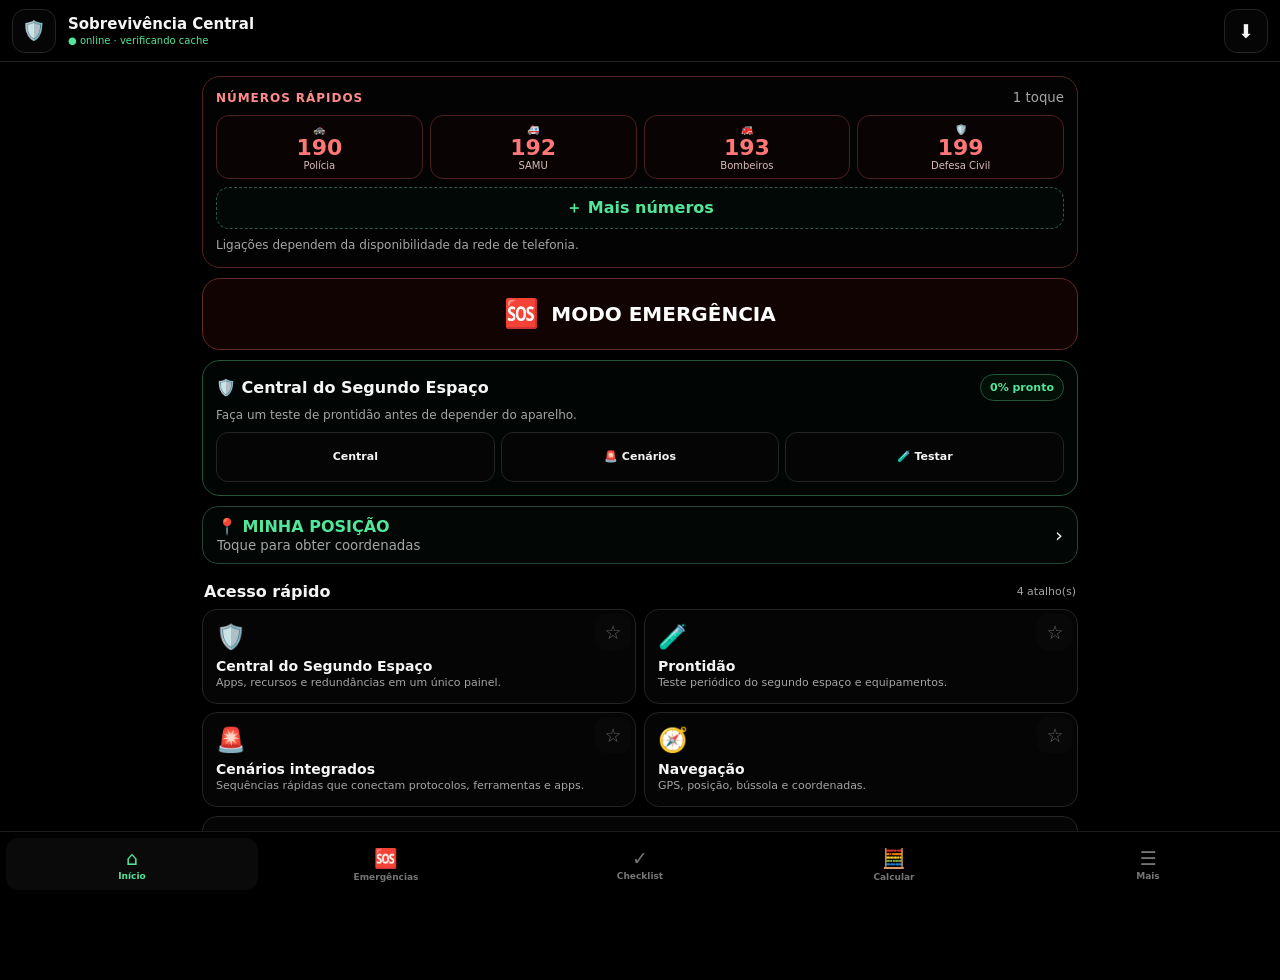
==== commit b595577f: "Rename shdjebdifb.html to index.html" ====
--- a/index.html
+++ b/index.html
@@ -5,11 +5,11 @@
   <meta name="viewport" content="width=device-width,initial-scale=1,viewport-fit=cover">
   <meta name="theme-color" content="#000000">
   <meta name="color-scheme" content="dark">
-  <meta name="description" content="Centro de ação rápida offline para emergências, sobrevivência, navegação, energia e preparo.">
+  <meta name="description" content="Central offline do segundo espaço para emergência, navegação, comunicação, conhecimento e preparo.">
   <meta name="mobile-web-app-capable" content="yes">
   <meta name="apple-mobile-web-app-capable" content="yes">
   <meta name="apple-mobile-web-app-status-bar-style" content="black-translucent">
-  <title>Sobrevivência Offline</title>
+  <title>Sobrevivência Central</title>
   <link rel="manifest" href="./manifest.json">
   <link rel="icon" type="image/png" href="./icone.png">
   <link rel="apple-touch-icon" href="./icone.png">
@@ -103,13 +103,19 @@
 .check-option{display:flex;align-items:center;gap:8px;margin-top:12px;color:#d8e0e8;font-size:13px}
 .check-option input{width:20px;height:20px;accent-color:var(--accent)}
 
+
+/* V4 — Central do Segundo Espaço */
+.central-hero{margin:0 0 10px;padding:13px;border:1px solid #24563a;border-radius:18px;background:#010503}.central-hero-head{display:flex;align-items:center;justify-content:space-between;gap:10px}.central-hero-head strong{font-size:16px}.central-score{display:inline-flex;align-items:center;gap:6px;padding:6px 9px;border-radius:999px;border:1px solid #24563a;background:#031008;color:var(--accent);font-size:11px;font-weight:900}.central-hero p{margin:7px 0 10px;color:var(--muted);font-size:12px}.central-mini-grid{display:grid;grid-template-columns:repeat(3,1fr);gap:6px}.central-mini-grid button{min-height:50px;border:1px solid var(--line);border-radius:12px;background:#050505;color:var(--text);font-weight:800;font-size:11px}.central-dashboard{display:grid;grid-template-columns:repeat(2,minmax(0,1fr));gap:8px}.central-dashboard-card{padding:12px;border:1px solid var(--line);border-radius:14px;background:#020202}.central-dashboard-card>span{font-size:22px}.central-dashboard-card strong,.central-dashboard-card small{display:block}.central-dashboard-card small{margin-top:4px;color:var(--muted);font-size:11px}.central-resource-grid{display:grid;grid-template-columns:repeat(2,minmax(0,1fr));gap:8px}.central-resource{position:relative;min-width:0;padding:12px;border:1px solid var(--line);border-radius:15px;background:#030303}.central-resource.primary{border-color:#2d5a42}.central-resource-head{display:flex;gap:9px;align-items:flex-start}.central-resource-icon{font-size:25px}.central-resource-main{min-width:0;flex:1}.central-resource-main strong,.central-resource-main small{display:block}.central-resource-main small{margin-top:3px;color:var(--muted);font-size:10px;line-height:1.35}.central-resource-meta{margin-top:8px;display:flex;gap:5px;flex-wrap:wrap}.central-badge{display:inline-flex;padding:3px 6px;border:1px solid #222;border-radius:999px;color:#aaa;font-size:9px}.central-badge.ok{border-color:#24563a;color:var(--accent)}.central-badge.review{border-color:#5a4b22;color:var(--warning)}.central-badge.fail{border-color:#5a2222;color:var(--danger)}.central-resource-actions{display:flex;gap:5px;flex-wrap:wrap;margin-top:9px}.central-resource-actions .btn{min-height:36px;padding:0 9px;font-size:10px}.readiness-progress{height:12px;border:1px solid var(--line);border-radius:999px;background:#020202;overflow:hidden}.readiness-progress>span{display:block;height:100%;background:var(--accent)}.readiness-row{display:grid;grid-template-columns:36px minmax(0,1fr) auto;gap:9px;align-items:center;padding:10px 0;border-bottom:1px solid #171717}.readiness-row:last-child{border-bottom:0}.readiness-row-icon{font-size:21px;text-align:center}.readiness-row small{display:block;color:var(--muted);font-size:10px;margin-top:3px}.readiness-actions{display:flex;gap:4px}.readiness-btn{width:34px;height:34px;border-radius:10px;border:1px solid var(--line);background:#050505;color:#aaa}.readiness-btn.ok.active{border-color:#24563a;color:var(--accent);background:#041008}.readiness-btn.review.active{border-color:#5a4b22;color:var(--warning)}.readiness-btn.fail.active{border-color:#5a2222;color:var(--danger)}.scenario-grid{display:grid;grid-template-columns:repeat(2,minmax(0,1fr));gap:8px}.scenario-card{min-height:112px;padding:13px;border:1px solid var(--line);border-radius:15px;background:#030303;color:var(--text);text-align:left}.scenario-card span{font-size:26px}.scenario-card strong,.scenario-card small{display:block}.scenario-card strong{margin-top:9px}.scenario-card small{margin-top:4px;color:var(--muted);line-height:1.35}.scenario-step{width:100%;min-height:55px;padding:9px 11px;border:1px solid var(--line);border-radius:13px;background:#030303;color:var(--text);display:grid;grid-template-columns:auto 1fr auto;gap:9px;align-items:center;text-align:left}.scenario-step+.scenario-step{margin-top:7px}.scenario-step b{color:#555;font-size:20px}.quick-card-grid{display:grid;grid-template-columns:repeat(2,minmax(0,1fr));gap:8px}.quick-ref-card{padding:12px;border:1px solid var(--line);border-radius:14px;background:#030303}.quick-ref-card>span{font-size:25px}.quick-ref-card strong,.quick-ref-card small{display:block}.quick-ref-card strong{margin-top:6px}.quick-ref-card small{margin-top:4px;color:var(--muted);font-size:10px;line-height:1.35}.protocol-personal-card{padding:12px;border:1px solid var(--line);border-radius:14px;background:#030303}.protocol-personal-card+.protocol-personal-card{margin-top:8px}.protocol-personal-card h3{margin:0 0 5px}.protocol-personal-card p{white-space:pre-wrap}.native-badge{display:inline-flex;padding:4px 7px;border-radius:999px;border:1px solid #24563a;background:#031008;color:var(--accent);font-size:10px;font-weight:900}.native-badge.web{border-color:#444;color:#aaa;background:#050505}.native-library-banner{margin-bottom:10px;padding:11px;border:1px solid #244f38;border-radius:13px;background:#020805}.native-library-banner strong,.native-library-banner small{display:block}.native-library-banner small{margin-top:3px;color:var(--muted)}
+@media(min-width:700px){.central-resource-grid{grid-template-columns:repeat(3,minmax(0,1fr))}.scenario-grid,.quick-card-grid{grid-template-columns:repeat(3,minmax(0,1fr))}}
+@media(max-width:360px){.central-resource-grid,.scenario-grid,.quick-card-grid,.central-dashboard{grid-template-columns:1fr}.central-mini-grid{grid-template-columns:1fr}}
+
 </style>
 </head>
 <body>
   <header class="topbar">
     <button id="homeButton" class="icon-button" aria-label="Ir para início">🛡️</button>
     <div class="brand">
-      <strong>Sobrevivência Offline</strong>
+      <strong>Sobrevivência Central</strong>
       <span id="networkStatus">Verificando...</span>
     </div>
     <button id="installButton" class="icon-button" aria-label="Instalar aplicativo" hidden>⬇️</button>
@@ -143,9 +149,9 @@
   <script>
 "use strict";
 
-const APP_VERSION = "3.4.0";
-const CURRENT_SCHEMA = 7;
-const EXPECTED_CACHE = "sobrevivencia-offline-v3.4.0";
+const APP_VERSION = "4.0.0";
+const CURRENT_SCHEMA = 8;
+const EXPECTED_CACHE = "sobrevivencia-central-v4.0.0";
 const CORE_FILES = ["./index.html","./manifest.json","./icone.png"];
 const STORAGE = {
   schema: "sobrevivencia_schema_v1",
@@ -159,6 +165,11 @@
   inventory: "sobrevivencia_estoque_v1",
   maintenance: "sobrevivencia_manutencao_v1",
   resources: "sobrevivencia_recursos_v1",
+  secondSpace: "sobrevivencia_segundo_espaco_v1",
+  readiness: "sobrevivencia_prontidao_v1",
+  personalProtocols: "sobrevivencia_protocolos_pessoais_v1",
+  quickCards: "sobrevivencia_cartoes_rapidos_v1",
+  centralMeta: "sobrevivencia_central_meta_v1",
   settings: "sobrevivencia_config_v1",
   backupMeta: "sobrevivencia_backup_meta_v1"
 };
@@ -207,7 +218,7 @@
   {id:"terremoto",category:"Clima e desastres",icon:"🏚️",title:"Terremoto",summary:"Abaixe-se, proteja cabeça/pescoço e segure-se.",recognize:["Tremor do solo e movimento de objetos/estrutura."],steps:["Durante o tremor, abaixe-se, proteja cabeça e pescoço e busque cobertura resistente quando disponível.","Afaste-se de vidros e objetos que possam cair.","Após o tremor, verifique feridos, incêndios, vazamentos e danos estruturais.","Prepare-se para réplicas e saia de estrutura claramente insegura quando for possível com segurança."],dont:["Não use elevadores.","Não retorne a construção gravemente danificada sem avaliação."],waiting:["Observe vazamentos de gás e fios danificados."],calls:["199","193"]},
   {id:"soterramento",category:"Clima e desastres",icon:"🧱",title:"Soterramento / desabamento",summary:"Não entre em estrutura instável; chame resgate especializado.",recognize:["Pessoa presa sob terra/destroços ou estrutura parcialmente colapsada."],steps:["Não entre em área que possa desabar novamente.","Ligue 193 e informe número aproximado de pessoas e riscos.","Se a vítima estiver acessível sem risco, mantenha contato verbal e observe respiração.","Evite remover grandes destroços que possam sustentar a estrutura."],dont:["Não faça resgate improvisado dentro de estrutura instável.","Não mova máquinas/destroços pesados sem coordenação de resgate."],waiting:["Mantenha o local isolado e informe ruídos, gás, fogo ou novos movimentos."],calls:["193","192"]},
 
-  {id:"cobra",category:"Animais e intoxicações",icon:"🐍",title:"Picada de cobra",summary:"Repouso e atendimento médico imediato; sem torniquete, corte ou sucção.",recognize:["Relato/visualização de picada, dor, inchaço ou marcas no local.","Mesmo sem sintomas intensos iniciais, acidente suspeito precisa avaliação."],steps:["Afaste-se da serpente sem tentar capturá-la e mantenha a pessoa calma.","Mantenha a pessoa em repouso e reduza movimentação durante o transporte.","Retire anéis, pulseiras, calçados ou objetos que possam apertar se houver inchaço.","Se isso não atrasar o atendimento, lave o local apenas com água e sabão.","Procure atendimento imediatamente; acione 192/193 em emergência.","Se for seguro, tire uma foto à distância para ajudar na identificação."],dont:["Não faça torniquete/garrote.","Não corte ou perfure o local.","Não tente sugar o veneno.","Não aplique substâncias ou receitas caseiras."],waiting:["Leve informações sobre horário da picada e evolução dos sintomas."],calls:["192","193"]},
+  {id:"cobra",category:"Animais e intoxicações",icon:"🐍",title:"Picada de cobra",summary:"Repouso e atendimento médico imediato; sem torniquete, corte ou sucção.",recognize:["Relato/visualização de picada, dor, inchaço ou marcas no local.","Mesmo sem sintomas intensos iniciais, acidente suspeito precisa avaliação."],steps:["Afaste-se da serpente sem tentar capturá-la e mantenha a pessoa calma.","Mantenha a pessoa em repouso, reduza a movimentação e mantenha o membro afetado elevado e estendido.","Afrouxe roupas e retire anéis, pulseiras, calçados ou outros objetos que possam apertar se houver inchaço.","Se isso não atrasar o atendimento, lave o local apenas com água e sabão.","Procure atendimento imediatamente; acione 192/193 em emergência.","Se for seguro, tire uma foto à distância para ajudar na identificação."],dont:["Não faça torniquete/garrote.","Não corte ou perfure o local.","Não tente sugar o veneno.","Não aplique substâncias ou receitas caseiras."],waiting:["Leve informações sobre horário da picada e evolução dos sintomas."],calls:["192","193"]},
   {id:"escorpiao",category:"Animais e intoxicações",icon:"🦂",title:"Escorpião / aranha / animal peçonhento",summary:"Procure avaliação, especialmente em crianças ou sintomas sistêmicos.",recognize:["Dor, inchaço ou marca após contato com animal peçonhento.","Vômitos, suor intenso, dificuldade respiratória, sonolência ou piora rápida são sinais de gravidade."],steps:["Afaste-se do animal e mantenha a pessoa em repouso.","Lave o local com água e sabão quando apropriado.","Procure atendimento; em sintomas importantes, criança pequena ou piora rápida, acione 192.","Se seguro, fotografe o animal à distância.","Consulte o CIATox da sua região quando possível."],dont:["Não faça torniquete.","Não corte, fure ou sugue o local.","Não aplique substâncias caseiras."],waiting:["Observe progressão de dor, vômitos, suor, sonolência e respiração."],calls:["192"]},
   {id:"mordida-animal",category:"Animais e intoxicações",icon:"🐕",title:"Mordida de animal",summary:"Controle sangramento, lave e procure avaliação para infecção/raiva/tétano.",recognize:["Mordida ou arranhão que rompeu a pele."],steps:["Afaste-se do animal sem tentar capturá-lo.","Controle sangramento importante com pressão direta.","Lave bem a ferida com água e sabão quando o sangramento estiver controlado.","Procure atendimento para avaliação de infecção, tétano e necessidade de profilaxia contra raiva.","Em ferimento grave, face/pescoço, sangramento intenso ou animal agressivo, acione ajuda."],dont:["Não feche ferida profunda com improvisos.","Não tente capturar animal desconhecido/agressivo."],waiting:["Se possível e seguro, anote características do animal e local do ocorrido."],calls:["192"]},
   {id:"intoxicacao",category:"Animais e intoxicações",icon:"☠️",title:"Intoxicação / envenenamento",summary:"Identifique o produto, não provoque vômito e procure orientação especializada.",recognize:["Ingestão, inalação ou contato com medicamento/produto tóxico.","Sonolência, confusão, vômitos, dificuldade respiratória ou convulsão podem indicar gravidade."],steps:["Afaste a pessoa da exposição sem se contaminar.","Em dificuldade respiratória, convulsão, inconsciência ou quadro grave, ligue 192.","Guarde embalagem, nome do produto, quantidade aproximada e horário.","Procure orientação do CIATox que atende sua região.","Siga apenas instruções específicas do produto/serviço de saúde."],dont:["Não provoque vômito sem orientação especializada.","Não ofereça leite, álcool, medicamentos ou neutralizantes caseiros."],waiting:["Observe respiração e consciência e leve a embalagem ao atendimento quando seguro."],calls:["192"]},
@@ -243,7 +254,75 @@
   {icon:"🧷",name:"Volta redonda + dois cotes",use:"Prender corda a poste, árvore ou argola.",warning:"Inspecione a corda e o ponto de ancoragem."}
 ];
 
+
+const SECOND_SPACE_DEFAULTS = [
+  {id:"mapsme",icon:"🗺️",name:"MAPS.ME",category:"Navegação",role:"Mapa principal offline do Brasil",packageName:"com.mapswithme.maps.pro",primary:true,backupFor:"Gaia GPS"},
+  {id:"gaia",icon:"🧭",name:"Gaia GPS",category:"Navegação",role:"Mapa/topografia e navegação de redundância",packageName:"com.trailbehind.android.gaiagps.pro",primary:false,backupFor:"MAPS.ME"},
+  {id:"compass",icon:"🧭",name:"Bússola dedicada",category:"Navegação",role:"Referência independente do sensor/bússola do app",packageName:"",primary:false,backupFor:"Bússola experimental"},
+  {id:"meshtastic",icon:"📡",name:"Meshtastic",category:"Comunicação",role:"Mensagens off-grid com rádio mesh compatível",packageName:"com.geeksville.mesh",primary:true,backupFor:"Bitchat / ponto de encontro"},
+  {id:"bitchat",icon:"💬",name:"Bitchat",category:"Comunicação",role:"Mensagens locais por Bluetooth mesh",packageName:"com.bitchat.droid",primary:false,backupFor:"Meshtastic"},
+  {id:"kiwix",icon:"📚",name:"Kiwix",category:"Conhecimento",role:"Wikipedia, conteúdo médico e referências offline",packageName:"org.kiwix.kiwixmobile",altPackageName:"org.kiwix.kiwixmobile.standalone",primary:true,backupFor:"PDFs / vídeos"},
+  {id:"translate",icon:"🌐",name:"Tradutor offline",category:"Conhecimento",role:"Idiomas baixados para uso sem rede",packageName:"com.google.android.apps.translate",primary:true,backupFor:"Dicionários Kiwix"},
+  {id:"firstaid",icon:"🚑",name:"Primeiros Socorros",category:"Saúde",role:"Aplicativo independente de primeiros socorros",packageName:"",primary:false,backupFor:"Protocolos da Central / Medical Wikipedia"},
+  {id:"pocketpal",icon:"🤖",name:"PocketPal",category:"Conhecimento",role:"IA local secundária; nunca substitui protocolos revisados",packageName:"com.pocketpalai",primary:false,backupFor:"Kiwix / documentos"},
+  {id:"sosflash",icon:"🔦",name:"SOS Flashlight",category:"Sinalização",role:"Luz e sinalização de emergência",packageName:"",primary:false,backupFor:"Lanterna do sistema"},
+  {id:"whistle",icon:"📣",name:"Whistle SOS",category:"Sinalização",role:"Sinal sonoro auxiliar",packageName:"",primary:false,backupFor:"Apito físico"},
+  {id:"camera",icon:"📷",name:"Câmera",category:"Registro",role:"Registrar danos, animais, documentos e referências",packageName:"",primary:false,systemAction:"camera",backupFor:""},
+  {id:"recorder",icon:"🎙️",name:"Gravador",category:"Registro",role:"Registrar informações quando digitar for difícil",packageName:"",primary:false,systemAction:"recorder",backupFor:"Notas"},
+  {id:"notes",icon:"📝",name:"Notas de emergência",category:"Conhecimento",role:"Plano B simples para primeiros minutos e contatos",packageName:"",primary:false,backupFor:"Protocolos pessoais"},
+  {id:"library",icon:"📂",name:"Biblioteca Offline",category:"Conhecimento",role:"Fotos, vídeos e PDFs selecionados localmente",internalView:"biblioteca",primary:true,backupFor:"Kiwix"}
+];
+
+const READINESS_DEFAULTS = [
+  {id:"app-airplane",icon:"🛡️",title:"Central abre em modo avião",group:"Sistema"},
+  {id:"mapsme-offline",icon:"🗺️",title:"MAPS.ME: mapas do Brasil acessíveis offline",group:"Navegação"},
+  {id:"gaia-offline",icon:"🧭",title:"Gaia GPS: mapas necessários acessíveis",group:"Navegação"},
+  {id:"kiwix-offline",icon:"📚",title:"Kiwix: bibliotecas principais abrem offline",group:"Conhecimento"},
+  {id:"translate-offline",icon:"🌐",title:"Tradutor: idiomas offline testados",group:"Conhecimento"},
+  {id:"pdf-open",icon:"📄",title:"PDF crítico abre sem internet",group:"Arquivos"},
+  {id:"video-open",icon:"🎬",title:"Vídeo crítico reproduz sem internet",group:"Arquivos"},
+  {id:"image-open",icon:"🖼️",title:"Cartões/imagens rápidas acessíveis",group:"Arquivos"},
+  {id:"meshtastic-test",icon:"📡",title:"Meshtastic e rádio testados",group:"Comunicação"},
+  {id:"bitchat-test",icon:"💬",title:"Bitchat testado em modo offline",group:"Comunicação"},
+  {id:"gps-test",icon:"📍",title:"GPS/última posição testados",group:"Navegação"},
+  {id:"contacts-test",icon:"📞",title:"Números rápidos e contatos conferidos",group:"Emergência"},
+  {id:"power-test",icon:"🔋",title:"Power bank / cabos / carregamento conferidos",group:"Energia"},
+  {id:"kit-test",icon:"🎒",title:"Kit físico e primeiros socorros revisados",group:"Preparação"},
+  {id:"backup-test",icon:"💾",title:"Backup da Central exportado recentemente",group:"Sistema"},
+  {id:"library-test",icon:"📂",title:"Biblioteca/pasta principal acessível",group:"Arquivos"}
+];
+
+const CENTRAL_SCENARIOS = [
+  {id:"lost",icon:"🧭",title:"Estou perdido",summary:"Localização, navegação e comunicação em sequência.",steps:[
+    ["emergency","perdido","Abrir protocolo: Perdido"],["view","navegacao","Obter posição e azimute"],["resource","mapsme","Abrir MAPS.ME"],["resource","gaia","Abrir Gaia GPS"],["resource","compass","Abrir bússola dedicada"],["resource","meshtastic","Abrir Meshtastic"],["library","navegacao","Buscar materiais de navegação"]]},
+  {id:"medical",icon:"🚑",title:"Emergência médica",summary:"Protocolo curto primeiro; referência aprofundada depois.",steps:[
+    ["view","emergencias","Escolher o protocolo imediato"],["view","numeros","Números rápidos / 192"],["view","ice","Abrir ficha ICE"],["resource","firstaid","Abrir Primeiros Socorros"],["resource","kiwix","Abrir Kiwix / Medical Wikipedia"],["library","primeiros socorros","Buscar PDFs e vídeos médicos"]]},
+  {id:"comms",icon:"📡",title:"Sem comunicação",summary:"Redundância de comunicação com economia de bateria.",steps:[
+    ["view","comunicacao","Gerar mensagem SOS"],["resource","meshtastic","Abrir Meshtastic"],["resource","bitchat","Abrir Bitchat"],["view","plano","Ver plano de comunicação"],["view","energia","Preservar bateria"]]},
+  {id:"blackout",icon:"🔦",title:"Apagão prolongado",summary:"Energia, comunicação, iluminação e estoque.",steps:[
+    ["emergency","apagao","Abrir protocolo: Apagão"],["view","energia","Orçamento de bateria"],["view","estoque","Conferir reservas"],["resource","sosflash","Abrir lanterna/SOS"],["view","comunicacao","Plano de contato"]]},
+  {id:"flood",icon:"🌊",title:"Enchente / evacuação",summary:"Ação rápida, rota, documentos e contatos.",steps:[
+    ["emergency","enchente","Abrir protocolo: Enchente"],["view","navegacao","Ver posição"],["resource","mapsme","Abrir MAPS.ME"],["view","checklist","Checklist de saída"],["view","numeros","Defesa Civil / Bombeiros"],["view","plano","Pontos de encontro"]]},
+  {id:"isolation",icon:"🏕️",title:"Isolamento / abrigo",summary:"Abrigo, água, energia e conhecimento de longo prazo.",steps:[
+    ["view","abrigo","Abrigo"],["view","agua","Água"],["view","estoque","Reservas"],["view","energia","Energia"],["resource","kiwix","Kiwix"],["library","sobrevivencia","Buscar materiais"]]}
+];
+
+const QUICK_CARD_DEFAULTS = [
+  {id:"morse",icon:"•—",title:"Código Morse",query:"morse",note:"Prefira uma imagem/cartão offline bem legível."},
+  {id:"phonetic",icon:"🔤",title:"Alfabeto fonético",query:"alfabeto fonetico",note:"Útil em rádio e comunicação verbal."},
+  {id:"solar",icon:"☀️",title:"Orientação pelo Sol",query:"orientacao sol",note:"Referência auxiliar; não substitui mapa/bússola."},
+  {id:"signals",icon:"🆘",title:"Sinais de socorro",query:"sinais socorro",note:"Cartões visuais para consulta rápida."},
+  {id:"firstaidcard",icon:"🚑",title:"Primeiros socorros",query:"primeiros socorros",note:"Imagem de consulta rápida; protocolos da Central têm prioridade."},
+  {id:"knotscard",icon:"🪢",title:"Nós",query:"nos cordas",note:"Use somente para tarefas compatíveis com o nó/material."}
+];
+
 const MODULES = [
+  ["central","🛡️","Central do Segundo Espaço","Apps, recursos e redundâncias em um único painel."],
+  ["prontidao","🧪","Prontidão","Teste periódico do segundo espaço e equipamentos."],
+  ["cenarios","🚨","Cenários integrados","Sequências rápidas que conectam protocolos, ferramentas e apps."],
+  ["cartoes","🖼️","Cartões rápidos","Atalhos para imagens de consulta imediata na Biblioteca."],
+  ["protocolos-pessoais","📋","Protocolos pessoais","Se acontecer… / primeiros minutos / planos próprios."],
+  ["status-central","📊","Estado da Central","Versão, modo APK/PWA, prontidão e armazenamento."],
   ["agua","💧","Água","Tratamento, reserva e planejamento."],
   ["abrigo","🏕️","Abrigo","Chuva, vento, frio, calor e lona."],
   ["nos","🪢","Nós e cordas","Referência rápida e segurança."],
@@ -258,7 +337,7 @@
   ["diario","📝","Diário da ocorrência","Linha do tempo local."],
   ["estoque","📦","Estoque","Reservas, mínimos e validades."],
   ["manutencao","🛠️","Validades e manutenção","Revisões e prazos."],
-  ["recursos","📚","Meus recursos offline","Referências para Kiwix, PDFs e vídeos."],
+  ["recursos","📚","Índice de recursos externos","Referências manuais para arquivos, apps e materiais externos."],
   ["biblioteca","📂","Biblioteca Offline","Fotos, vídeos, PDFs e outros arquivos escolhidos por você."],
   ["calculadoras","🧮","Calculadoras","Água, ambiente, energia e navegação."],
   ["dados","💾","Backup e autoteste","Backup, restauração e teste offline."],
@@ -267,6 +346,7 @@
 
 
 const HOME_SECTION_DEFS = [
+  ["centralHub","🛡️","Central do Segundo Espaço","Prontidão, cenários e recursos do aparelho"],
   ["emergencyCalls","📞","Números rápidos","Serviços e contatos escolhidos por você"],
   ["emergencyMode","🆘","Modo Emergência","Atalho para os protocolos críticos"],
   ["position","📍","Minha posição","GPS e última posição conhecida"],
@@ -277,9 +357,9 @@
 ];
 
 const DEFAULT_HOME_SETTINGS = {
-  sectionOrder: HOME_SECTION_DEFS.map(item => item[0]),
+  sectionOrder: ["emergencyCalls","emergencyMode","centralHub","position","alerts","quickAccess","favorites","more"],
   hiddenSections: [],
-  quickAccess: ["agua","checklist","energia","navegacao"]
+  quickAccess: ["central","prontidao","cenarios","navegacao"]
 };
 
 function normalizeHomeSettings(value){
@@ -380,6 +460,9 @@
 const LIB_DB_NAME = "sobrevivencia_biblioteca_v1";
 const LIB_DB_VERSION = 1;
 const LIBRARY_SCAN_LIMIT = 8000;
+const LIBRARY_IDB_CHUNK = 300;
+const LIBRARY_INLINE_PDF_MAX_BYTES = 80 * 1024 * 1024;
+const LIBRARY_THUMB_MAX_BYTES = 24 * 1024 * 1024;
 const LIBRARY_CATEGORIES = ["Emergência","Água","Primeiros socorros","Abrigo","Fogo","Nós e cordas","Alimentação","Higiene","Navegação","Comunicação","Energia","Geral"];
 const libraryState = {query:"",type:"all",category:"all",sort:"favorites",limit:60};
 const librarySessionFiles = new Map();
@@ -434,6 +517,64 @@
 function getInventory(){const v=loadJSON(STORAGE.inventory,[]);return Array.isArray(v)?v:[]}
 function getMaintenance(){const v=loadJSON(STORAGE.maintenance,[]);return Array.isArray(v)?v:[]}
 function getResources(){const v=loadJSON(STORAGE.resources,[]);return Array.isArray(v)?v:[]}
+
+function mergeSecondSpaceDefaults(saved){
+  const list=Array.isArray(saved)?saved:[],byId=new Map(list.filter(x=>x&&typeof x==="object"&&x.id).map(x=>[x.id,x]));
+  const merged=SECOND_SPACE_DEFAULTS.map(def=>Object.assign({},def,byId.get(def.id)||{}));
+  for(const item of list)if(item&&item.id&&!SECOND_SPACE_DEFAULTS.some(d=>d.id===item.id))merged.push(item);
+  return merged;
+}
+function getSecondSpace(){return mergeSecondSpaceDefaults(loadJSON(STORAGE.secondSpace,[]))}
+function saveSecondSpace(value){saveJSON(STORAGE.secondSpace,mergeSecondSpaceDefaults(value))}
+function getReadiness(){
+  const saved=loadJSON(STORAGE.readiness,[]),byId=new Map((Array.isArray(saved)?saved:[]).filter(x=>x&&x.id).map(x=>[x.id,x]));
+  return READINESS_DEFAULTS.map(def=>Object.assign({},def,{status:"pending",testedAt:null,note:""},byId.get(def.id)||{}));
+}
+function saveReadiness(value){saveJSON(STORAGE.readiness,Array.isArray(value)?value:[])}
+function getPersonalProtocols(){const v=loadJSON(STORAGE.personalProtocols,[]);return Array.isArray(v)?v.filter(x=>x&&typeof x==="object"&&typeof x.title==="string"):[]}
+function getQuickCards(){const saved=loadJSON(STORAGE.quickCards,[]);if(!Array.isArray(saved)||!saved.length)return clone(QUICK_CARD_DEFAULTS);return saved}
+function getCentralMeta(){return Object.assign({lastFullTest:null,lastFullTestScore:0,lastReview:null},loadJSON(STORAGE.centralMeta,{}))}
+function saveCentralMeta(v){saveJSON(STORAGE.centralMeta,Object.assign(getCentralMeta(),v||{}))}
+function readinessStats(){const rows=getReadiness(),done=rows.filter(x=>x.status==="ok").length,review=rows.filter(x=>x.status==="review").length,fail=rows.filter(x=>x.status==="fail").length;return {rows,done,review,fail,total:rows.length,percent:rows.length?Math.round(done/rows.length*100):0}}
+function resourceReadinessStats(){const r=getSecondSpace(),ok=r.filter(x=>x.status==="ok").length,review=r.filter(x=>x.status==="review").length,fail=r.filter(x=>x.status==="fail").length;return {total:r.length,ok,review,fail}}
+function nativeCentral(){return window.NativeCentral||{isNative:false,platform:"web",plugin:null}}
+function isNativeApp(){return !!nativeCentral().isNative}
+async function nativePing(){try{const p=nativeCentral().plugin;if(!isNativeApp()||!p?.ping)return false;const r=await p.ping();return !!r?.ok}catch{return false}}
+async function nativeBatteryLevel(){try{const p=nativeCentral().plugin;if(!isNativeApp()||!p?.getBattery)return null;const r=await p.getBattery();const n=Number(r?.level);return Number.isFinite(n)&&n>=0?n:null}catch{return null}}
+async function nativeOpenResource(item){
+  if(!item)return false;
+  if(item.internalView){renderView(item.internalView);return true}
+  const bridge=nativeCentral().plugin;
+  if(isNativeApp()&&bridge){
+    if(item.systemAction&&bridge.openSystemAction){try{const r=await bridge.openSystemAction({action:item.systemAction});if(r?.opened)return true}catch{}}
+    const packages=[item.packageName,item.altPackageName].filter(Boolean);
+    for(const packageName of packages){try{const r=await bridge.openApp({packageName});if(r?.opened)return true}catch{}}
+  }
+  showToast(isNativeApp()?"Aplicativo não encontrado ou pacote não configurado":"Abertura direta de outros apps fica disponível no APK");
+  return false;
+}
+async function nativeCheckResource(item){
+  if(!item)return {installed:null};
+  if(item.internalView)return {installed:true};
+  const bridge=nativeCentral().plugin;
+  if(!isNativeApp()||!bridge?.isAppInstalled)return {installed:null};
+  const packages=[item.packageName,item.altPackageName].filter(Boolean);
+  if(!packages.length)return {installed:null};
+  for(const packageName of packages){
+    try{const r=await bridge.isAppInstalled({packageName});if(r?.installed)return {installed:true,packageName}}catch{}
+  }
+  return {installed:false};
+}
+function toggleCentralFavorite(id){const items=getSecondSpace(),item=items.find(x=>x.id===id);if(!item)return;item.favorite=!item.favorite;saveSecondSpace(items)}
+function markSecondSpaceResource(id,status){const items=getSecondSpace(),item=items.find(x=>x.id===id);if(!item)return;item.status=status;item.lastTested=new Date().toISOString();saveSecondSpace(items)}
+function readinessSet(id,status){const rows=getReadiness(),item=rows.find(x=>x.id===id);if(!item)return;item.status=status;item.testedAt=new Date().toISOString();saveReadiness(rows)}
+function centralAttentionCount(){const ready=readinessStats(),resources=resourceReadinessStats();return safeAttentionCount()+ready.review+ready.fail+resources.review+resources.fail}
+function centralScore(){const r=readinessStats(),base=r.percent,penalty=Math.min(30,centralAttentionCount()*3);return Math.max(0,Math.min(100,base-penalty))}
+function centralResourceInfo(id){return getSecondSpace().find(x=>x.id===id)||null}
+async function openLibraryQuery(query){libraryState.query=String(query||"");libraryState.type="all";libraryState.category="all";libraryState.limit=60;renderView("biblioteca")}
+function scenarioInfo(id){return CENTRAL_SCENARIOS.find(x=>x.id===id)||null}
+function showScenario(id){const s=scenarioInfo(id);if(!s)return;openModal(`${s.icon} ${s.title}`,`<div class="notice"><strong>Sequência sugerida:</strong> use apenas os passos relevantes para a situação real.</div>${s.steps.map((step,i)=>`<button class="scenario-step" data-scenario-kind="${step[0]}" data-scenario-target="${escapeHTML(step[1])}"><span>${i+1}</span><strong>${escapeHTML(step[2])}</strong><b>›</b></button>`).join("")}`)}
+
 function getSettings(){
   const loaded=loadJSON(STORAGE.settings,{});
   const raw=loaded&&typeof loaded==="object"&&!Array.isArray(loaded)?loaded:{};
@@ -444,7 +585,11 @@
   getChecklist(); getContacts(); saveJSON(STORAGE.plan,getPlan());
   if(!localStorage.getItem(STORAGE.favorites))saveJSON(STORAGE.favorites,[]);
   if(!localStorage.getItem(STORAGE.ice))saveJSON(STORAGE.ice,getICE());
-  for(const key of [STORAGE.journal,STORAGE.inventory,STORAGE.maintenance,STORAGE.resources]) if(!localStorage.getItem(key))saveJSON(key,[]);
+  for(const key of [STORAGE.journal,STORAGE.inventory,STORAGE.maintenance,STORAGE.resources,STORAGE.personalProtocols]) if(!localStorage.getItem(key))saveJSON(key,[]);
+  if(!localStorage.getItem(STORAGE.secondSpace))saveSecondSpace([]);else saveSecondSpace(getSecondSpace());
+  if(!localStorage.getItem(STORAGE.readiness))saveReadiness(getReadiness());
+  if(!localStorage.getItem(STORAGE.quickCards))saveJSON(STORAGE.quickCards,clone(QUICK_CARD_DEFAULTS));
+  if(!localStorage.getItem(STORAGE.centralMeta))saveCentralMeta({});
   saveJSON(STORAGE.settings,getSettings());
   localStorage.setItem(STORAGE.schema,String(CURRENT_SCHEMA));
 }
@@ -534,6 +679,10 @@
 function lastPositionHTML(compact=false){const p=getLastPosition();if(!p||!Number.isFinite(Number(p.lat))||!Number.isFinite(Number(p.lon)))return `<div class="last-location"><small>Nenhuma posição salva ainda.</small></div>`;const lat=Number(p.lat),lon=Number(p.lon),accuracy=Math.max(0,Number(p.accuracy)||0),text=`${lat.toFixed(6)}, ${lon.toFixed(6)}`,share=`📍 Localização: ${text} | Precisão aproximada: ±${Math.round(accuracy)} m | Horário: ${formatWhen(p.timestamp)}`,geo=`geo:${lat},${lon}?q=${lat},${lon}`;return `<div class="last-location"><div class="position-detail-grid"><div><small>Latitude</small><strong class="coord">${lat.toFixed(6)}</strong></div><div><small>Longitude</small><strong class="coord">${lon.toFixed(6)}</strong></div><div><small>Precisão</small><strong>±${Math.round(accuracy)} m</strong></div><div><small>Horário</small><strong>${formatWhen(p.timestamp)}</strong></div></div>${compact?"":`<div class="btn-row"><button class="btn" data-copy="${escapeHTML(text)}">Copiar</button><button class="btn" data-share="${escapeHTML(share)}">Compartilhar</button><a class="btn link-btn" href="${geo}">Abrir no mapa</a></div>`}</div>`}
 
 function homeSectionHTML(id,home,attention){
+  if(id==="centralHub"){
+    const score=centralScore(),meta=getCentralMeta();
+    return `<section class="central-hero"><div class="central-hero-head"><strong>🛡️ Central do Segundo Espaço</strong><span class="central-score">${score}% pronto</span></div><p>${meta.lastFullTest?`Último teste completo: ${formatWhen(meta.lastFullTest)}`:"Faça um teste de prontidão antes de depender do aparelho."}</p><div class="central-mini-grid"><button data-nav="central">Central</button><button data-nav="cenarios">🚨 Cenários</button><button data-nav="prontidao">🧪 Testar</button></div></section>`;
+  }
   if(id==="emergencyCalls")return `<div class="emergency-now"><div class="emergency-now-head"><span>NÚMEROS RÁPIDOS</span><small>1 toque</small></div>${bigEmergencyCalls()}</div>`;
   if(id==="emergencyMode")return `<button class="home-main-sos" data-nav="modo-emergencia"><span>🆘</span> MODO EMERGÊNCIA</button>`;
   if(id==="position")return `<button class="home-position" data-nav="navegacao"><div><b>📍 MINHA POSIÇÃO</b><small>${getLastPosition()?"Última posição salva disponível":"Toque para obter coordenadas"}</small></div><span>›</span></button>`;
@@ -694,7 +843,7 @@
     <div class="emergency-now">${bigEmergencyCalls()}</div>
     <section class="panel priority-panel"><h2>📍 Última posição conhecida</h2>${lastPositionHTML()}<button class="btn primary full" data-gps="emergency">Atualizar posição agora</button><div id="emergencyGpsResult" class="result" hidden></div></section>
     <div class="critical-action-grid">${critical.map(e=>`<button class="critical-action" data-emergency="${e.id}"><span>${e.icon}</span><strong>${e.title}</strong><small>${e.summary}</small></button>`).join("")}</div>
-    <button class="wide-more" data-nav="emergencias"><span>🔎</span><div><strong>Todas as emergências</strong><small>Mais de 30 situações organizadas por categoria</small></div><b>›</b></button>`;
+    ${renderCrisisEnhancement()}<button class="wide-more" data-nav="emergencias"><span>🔎</span><div><strong>Todas as emergências</strong><small>Mais de 30 situações organizadas por categoria</small></div><b>›</b></button>`;
 }
 function renderEmergencyList(items,grouped=false){
   if(!items.length)return `<div class="empty">Nenhuma emergência encontrada.</div>`;
@@ -710,7 +859,7 @@
 }
 function showEmergency(id){
   const e=EMERGENCIES.find(x=>x.id===id);if(!e)return;
-  openModal(`${e.icon} ${e.title}`,`<div style="position:relative">${favoriteButton("emergency",e.id)}<div class="notice danger"><strong>Primeiro:</strong> não se coloque em risco para ajudar outra pessoa.</div><div class="emergency-detail-category">${escapeHTML(e.category||"Emergência")}</div>${e.recognize?.length?`<h3>Reconheça rápido</h3><ul class="protocol">${e.recognize.map(s=>`<li>${s}</li>`).join("")}</ul>`:""}<h3>Faça agora</h3><ol class="protocol">${e.steps.map(s=>`<li>${s}</li>`).join("")}</ol>${e.dont?.length?`<h3>Não faça</h3><ul class="dont">${e.dont.map(s=>`<li>${s}</li>`).join("")}</ul>`:""}${e.waiting?.length?`<h3>Enquanto aguarda / depois</h3><ul class="protocol">${e.waiting.map(s=>`<li>${s}</li>`).join("")}</ul>`:""}${e.calls?.length?emergencyCalls(e.calls):""}<div class="notice warning">Guia de primeira resposta. Não substitui treinamento, avaliação médica ou orientação do serviço de emergência.</div></div>`);
+  openModal(`${e.icon} ${e.title}`,`<div style="position:relative">${favoriteButton("emergency",e.id)}<div class="notice danger"><strong>Primeiro:</strong> não se coloque em risco para ajudar outra pessoa.</div><div class="emergency-detail-category">${escapeHTML(e.category||"Emergência")}</div>${e.recognize?.length?`<h3>Reconheça rápido</h3><ul class="protocol">${e.recognize.map(s=>`<li>${s}</li>`).join("")}</ul>`:""}<h3>Faça agora</h3><ol class="protocol">${e.steps.map(s=>`<li>${s}</li>`).join("")}</ol>${e.dont?.length?`<h3>Não faça</h3><ul class="dont">${e.dont.map(s=>`<li>${s}</li>`).join("")}</ul>`:""}${e.waiting?.length?`<h3>Enquanto aguarda / depois</h3><ul class="protocol">${e.waiting.map(s=>`<li>${s}</li>`).join("")}</ul>`:""}${e.calls?.length?emergencyCalls(e.calls):""}<button class="wide-more" data-library-query="${escapeHTML(e.title)}"><span>📂</span><div><strong>Materiais relacionados</strong><small>Buscar PDFs, vídeos e imagens desta situação na Biblioteca Offline</small></div><b>›</b></button><div class="notice warning">Guia de primeira resposta. Não substitui treinamento, avaliação médica ou orientação do serviço de emergência.</div></div>`);
 }
 
 function waterCalculator(prefix){return `<form id="${prefix}WaterForm"><div class="form-grid"><div class="field"><label>Pessoas</label><input name="people" type="number" min="1" value="1" required></div><div class="field"><label>Dias</label><input name="days" type="number" min="1" value="3" required></div><div class="field"><label>Estimativa de L/pessoa/dia</label><input name="liters" type="number" min="0.1" step="0.1" value="3" required></div><div class="field"><label>Reserva extra (%)</label><input name="reserve" type="number" min="0" value="20" required></div></div><div class="notice">3 L/pessoa/dia é apenas um valor inicial de planejamento. Necessidade real varia com clima, esforço, idade, alimentação e condição individual. Considere também água separada para higiene, preparo de alimentos e outros usos.</div><button class="btn primary full" type="submit">Calcular água</button><div id="${prefix}WaterResult" class="result" hidden></div></form>`}
@@ -799,7 +948,81 @@
 function inventoryBadges(item){const s=inventoryStatus(item),parts=[];if(s.low)parts.push(`<span class="attention-badge">estoque baixo</span>`);if(s.expired)parts.push(`<span class="attention-badge danger-badge">vencido</span>`);else if(s.expiring)parts.push(`<span class="attention-badge">vence em ${s.dd} dia(s)</span>`);return parts.join(" ")}
 function renderInventory(){const items=getInventory();view.innerHTML=`${pageHeader("📦","Estoque de emergência","Quantidades, nível mínimo e validade. Tudo local.")}<section class="panel"><form id="inventoryForm"><div class="form-grid"><div class="field"><label>Item</label><input name="name" required></div><div class="field"><label>Categoria</label><input name="category"></div><div class="field"><label>Quantidade</label><input name="quantity" type="number" min="0" step="any" value="1" required></div><div class="field"><label>Unidade</label><input name="unit" placeholder="L, un, kg..."></div><div class="field"><label>Mínimo desejado</label><input name="minimum" type="number" min="0" step="any" value="0"></div><div class="field"><label>Validade (opcional)</label><input name="expiry" type="date"></div></div><button class="btn primary full" type="submit">Adicionar ao estoque</button></form></section><div class="list">${items.map(i=>{const s=inventoryStatus(i);return `<article class="list-card inventory-card ${s.expired?"expired":s.low?"low":""}"><h3>${escapeHTML(i.name)}</h3><p>${escapeHTML(i.category||"Sem categoria")}${i.expiry?` · validade ${formatDate(i.expiry)}`:""}</p><div>${inventoryBadges(i)}</div><div class="quantity-row"><button data-inventory-delta="-1" data-id="${i.id}">−</button><div class="quantity-value">${Number(i.quantity)} ${escapeHTML(i.unit||"")}</div><button data-inventory-delta="1" data-id="${i.id}">+</button></div><div class="btn-row"><button class="btn" data-edit-inventory="${i.id}">Editar</button><button class="btn danger" data-delete-inventory="${i.id}">Excluir</button></div></article>`}).join("")||`<div class="empty">Nenhum item cadastrado.</div>`}</div>`}
 function renderMaintenance(){const items=getMaintenance();view.innerHTML=`${pageHeader("🛠️","Validades e manutenção","Lembretes locais para testar, recarregar ou substituir equipamentos.")}<section class="panel"><form id="maintenanceForm"><div class="form-grid"><div class="field"><label>Equipamento / tarefa</label><input name="name" required></div><div class="field"><label>Próxima revisão</label><input name="due" type="date" required></div></div><div class="field"><label>Observação</label><input name="note" placeholder="Ex.: testar rádio e recarregar bateria"></div><button class="btn primary full" type="submit">Adicionar revisão</button></form></section><div class="list">${items.map(i=>{const s=maintenanceStatus(i);return `<article class="list-card maintenance-card ${s.due?"due":""}"><h3>${escapeHTML(i.name)}</h3><p>Próxima: ${formatDate(i.due)}${i.note?` · ${escapeHTML(i.note)}`:""}</p>${s.due?`<span class="attention-badge">revisão vencida/hoje</span>`:s.soon?`<span class="attention-badge">em ${s.dd} dia(s)</span>`:""}<div class="btn-row"><button class="btn" data-edit-maintenance="${i.id}">Editar</button><button class="btn danger" data-delete-maintenance="${i.id}">Excluir</button></div></article>`}).join("")||`<div class="empty">Nenhuma revisão cadastrada.</div>`}</div>`}
-function renderResources(){const items=getResources();view.innerHTML=`${pageHeader("📚","Meus recursos offline","Índice manual para lembrar onde estão Kiwix, mapas, PDFs, vídeos e outros materiais. A Biblioteca Offline é separada e acessa arquivos escolhidos por você.")}<button class="wide-more library-entry" data-nav="biblioteca"><span>📂</span><div><strong>Abrir Biblioteca Offline</strong><small>Acessar fotos, vídeos e PDFs selecionados no telefone</small></div><b>›</b></button><section class="panel"><h2>Recursos já usados pelo seu sistema</h2><div class="list"><div class="list-card builtin-resource"><span>🗺️</span><div><strong>MAPS.ME</strong><small>Mapa e navegação detalhada offline</small></div></div><div class="list-card builtin-resource"><span>📚</span><div><strong>Kiwix</strong><small>Wikipédia, conteúdos médicos e referências offline</small></div></div><div class="list-card builtin-resource"><span>📄</span><div><strong>PDFs</strong><small>Manuais detalhados de sobrevivência</small></div></div><div class="list-card builtin-resource"><span>🎬</span><div><strong>Vídeos offline</strong><small>Demonstrações e treinamentos</small></div></div></div></section><section class="panel"><h2>Cadastrar referência manual</h2><form id="resourceForm"><div class="form-grid"><div class="field"><label>Tipo</label><select name="type"><option>PDF</option><option>Vídeo</option><option>Kiwix</option><option>Mapa</option><option>Nota</option><option>App</option><option>Outro</option></select></div><div class="field"><label>Nome</label><input name="name" required></div></div><div class="field"><label>Onde encontrar / nome do arquivo</label><input name="reference" placeholder="Ex.: pasta Sobrevivência/PDFs/agua.pdf"></div><div class="field"><label>Observação</label><input name="note"></div><button class="btn primary full" type="submit">Salvar referência</button></form></section><div class="list">${items.map(i=>`<article class="list-card"><h3>${escapeHTML(i.type)} · ${escapeHTML(i.name)}</h3><p>${escapeHTML(i.reference||"Sem localização anotada")}</p>${i.note?`<div class="meta">${escapeHTML(i.note)}</div>`:""}<div class="btn-row"><button class="btn" data-edit-resource="${i.id}">Editar</button><button class="btn danger" data-delete-resource="${i.id}">Excluir</button></div></article>`).join("")||`<div class="empty">Nenhuma referência personalizada.</div>`}</div>`}
+
+function centralResourceCard(item){
+  const status=item.status||"pending",tested=item.lastTested?formatWhen(item.lastTested):"nunca testado";
+  return `<article class="central-resource ${item.primary?"primary":""}"><div class="central-resource-head"><span class="central-resource-icon">${escapeHTML(item.icon||"📱")}</span><div class="central-resource-main"><strong>${escapeHTML(item.name)}</strong><small>${escapeHTML(item.role||"")}</small></div></div><div class="central-resource-meta"><span class="central-badge">${escapeHTML(item.category||"Outro")}</span>${item.primary?`<span class="central-badge ok">PRINCIPAL</span>`:""}<span class="central-badge ${status}">${status==="ok"?"TESTADO ✓":status==="fail"?"FALHOU":status==="review"?"REVISAR":"PENDENTE"}</span></div><small class="meta">Último teste: ${escapeHTML(tested)}${item.backupFor?` · redundância: ${escapeHTML(item.backupFor)}`:""}</small><div class="central-resource-actions"><button class="btn primary" data-central-open="${item.id}">Abrir</button><button class="btn" data-central-test="${item.id}">Testar</button><button class="btn" data-central-edit="${item.id}">Editar</button><button class="btn ${item.favorite?"primary":""}" data-central-favorite="${item.id}" title="Favorito">${item.favorite?"★":"☆"}</button><button class="btn" data-central-status="ok" data-central-id="${item.id}">✓</button><button class="btn" data-central-status="review" data-central-id="${item.id}">⚠</button></div></article>`;
+}
+
+function editCentralResource(id){
+  const item=centralResourceInfo(id);if(!item)return;
+  openModal("Editar recurso",`<form id="centralResourceEditForm" data-id="${escapeHTML(item.id)}">
+    <div class="form-grid">
+      <div class="field"><label>Nome</label><input name="name" maxlength="100" value="${escapeHTML(item.name||"")}" required></div>
+      <div class="field"><label>Ícone</label><input name="icon" maxlength="8" value="${escapeHTML(item.icon||"📱")}"></div>
+      <div class="field"><label>Categoria</label><input name="category" maxlength="80" value="${escapeHTML(item.category||"Outro")}"></div>
+      <div class="field"><label>Pacote Android</label><input name="packageName" maxlength="180" value="${escapeHTML(item.packageName||"")}" placeholder="ex.: com.exemplo.app"></div>
+    </div>
+    <div class="field"><label>Função / para que serve</label><input name="role" maxlength="260" value="${escapeHTML(item.role||"")}"></div>
+    <div class="field"><label>Redundância / plano B</label><input name="backupFor" maxlength="220" value="${escapeHTML(item.backupFor||"")}"></div>
+    <label class="check-option"><input type="checkbox" name="primary" ${item.primary?"checked":""}> Recurso principal desta categoria</label>
+    <button class="btn primary full" type="submit">Salvar recurso</button>
+  </form><div class="notice"><strong>Pacote Android:</strong> é o identificador técnico usado para o botão Abrir/Testar no APK. Se não souber, deixe vazio e use a confirmação manual.</div>`);
+}
+
+function saveCentralResourceEdit(form){
+  const data=new FormData(form),items=getSecondSpace(),item=items.find(x=>x.id===form.dataset.id);if(!item)return;
+  item.name=String(data.get("name")||item.name).trim();
+  item.icon=String(data.get("icon")||"📱").trim().slice(0,8)||"📱";
+  item.category=String(data.get("category")||"Outro").trim()||"Outro";
+  item.packageName=String(data.get("packageName")||"").trim();
+  item.role=String(data.get("role")||"").trim();
+  item.backupFor=String(data.get("backupFor")||"").trim();
+  item.primary=data.get("primary")==="on";
+  saveSecondSpace(items);
+}
+
+function renderCentral(){
+  const resources=getSecondSpace(),r=readinessStats(),att=centralAttentionCount(),meta=getCentralMeta();
+  const groups=["Navegação","Comunicação","Conhecimento","Saúde","Sinalização","Registro"];
+  view.innerHTML=`${pageHeader("🛡️","Central do Segundo Espaço","Um ponto de entrada para o que já existe no aparelho. A Central não substitui os outros recursos: ela organiza e conecta.")}
+    <section class="panel priority-panel"><div class="central-hero-head"><div><strong>Prontidão geral</strong><small class="meta">${att?`${att} ponto(s) pedindo atenção`:"Sem alertas registrados"}</small></div><span class="central-score">${centralScore()}%</span></div><div class="readiness-progress" style="margin-top:10px"><span style="width:${r.percent}%"></span></div><div class="btn-row"><button class="btn primary" data-nav="prontidao">🧪 Testar preparação</button><button class="btn" data-nav="status-central">📊 Estado da Central</button></div>${meta.lastFullTest?`<small class="meta">Último teste completo: ${formatWhen(meta.lastFullTest)}</small>`:""}</section>
+    <div class="central-dashboard"><button class="action-card" data-nav="cenarios"><span class="emoji">🚨</span><span><strong>Cenários integrados</strong><small>Perdido, emergência médica, apagão, enchente e mais.</small></span></button><button class="action-card" data-nav="cartoes"><span class="emoji">🖼️</span><span><strong>Cartões rápidos</strong><small>Imagens de consulta imediata da Biblioteca.</small></span></button><button class="action-card" data-nav="protocolos-pessoais"><span class="emoji">📋</span><span><strong>Protocolos pessoais</strong><small>Primeiros minutos e planos próprios.</small></span></button><button class="action-card" data-nav="biblioteca"><span class="emoji">📂</span><span><strong>Biblioteca Offline</strong><small>PDFs, vídeos e imagens locais.</small></span></button></div>
+    ${resources.some(x=>x.favorite)?`<div class="section-title"><h2>⭐ Favoritos da Central</h2><span>${resources.filter(x=>x.favorite).length}</span></div><div class="central-resource-grid">${resources.filter(x=>x.favorite).map(centralResourceCard).join("")}</div>`:""}
+    ${groups.map(group=>{const list=resources.filter(x=>x.category===group);return list.length?`<div class="section-title"><h2>${group}</h2><span>${list.length}</span></div><div class="central-resource-grid">${list.map(centralResourceCard).join("")}</div>`:""}).join("")}
+    <div class="notice warning"><strong>Redundância consciente:</strong> protocolo curto da Central primeiro; mapa, Kiwix, PDFs, vídeos e apps dedicados entram como segunda camada.</div>`;
+}
+
+function renderReadiness(){
+  const s=readinessStats(),meta=getCentralMeta(),groups=[...new Set(s.rows.map(x=>x.group))];
+  view.innerHTML=`${pageHeader("🧪","Prontidão do Segundo Espaço","Teste manual e periódico. A Central não finge verificar automaticamente aquilo que uma PWA/APK não consegue comprovar.")}
+    <section class="panel priority-panel"><div class="central-hero-head"><div><strong>${s.done}/${s.total} confirmados</strong><small class="meta">${s.review} revisar · ${s.fail} falharam</small></div><span class="central-score">${s.percent}%</span></div><div class="readiness-progress" style="margin-top:10px"><span style="width:${s.percent}%"></span></div><div class="btn-row"><button class="btn" data-action="readiness-reset">Novo teste</button><button class="btn primary" data-action="readiness-finish">Finalizar teste</button></div>${meta.lastFullTest?`<small class="meta">Último teste concluído: ${formatWhen(meta.lastFullTest)} · ${meta.lastFullTestScore||0}%</small>`:""}</section>
+    ${groups.map(group=>`<section class="panel"><h2>${escapeHTML(group)}</h2>${s.rows.filter(x=>x.group===group).map(x=>`<div class="readiness-row"><span class="readiness-row-icon">${x.icon}</span><div><strong>${escapeHTML(x.title)}</strong><small>${x.testedAt?`Testado ${formatWhen(x.testedAt)}`:"Ainda não testado"}</small></div><div class="readiness-actions"><button class="readiness-btn ok ${x.status==="ok"?"active":""}" data-readiness-status="ok" data-readiness-id="${x.id}">✓</button><button class="readiness-btn review ${x.status==="review"?"active":""}" data-readiness-status="review" data-readiness-id="${x.id}">!</button><button class="readiness-btn fail ${x.status==="fail"?"active":""}" data-readiness-status="fail" data-readiness-id="${x.id}">✕</button></div></div>`).join("")}</section>`).join("")}
+    <div class="notice"><strong>Teste real recomendado:</strong> coloque o telefone em modo avião e abra a Central, mapas, Kiwix, tradutor, um PDF, um vídeo e a comunicação local que você pretende usar.</div>`;
+}
+
+function renderScenarios(){view.innerHTML=`${pageHeader("🚨","Cenários integrados","Escolha a situação e a Central coloca em sequência os recursos mais relevantes.")}<div class="scenario-grid">${CENTRAL_SCENARIOS.map(s=>`<button class="scenario-card" data-scenario="${s.id}"><span>${s.icon}</span><strong>${escapeHTML(s.title)}</strong><small>${escapeHTML(s.summary)}</small></button>`).join("")}</div><div class="notice warning">As sequências são atalhos de organização. Em emergência real, segurança da cena e serviços de emergência têm prioridade.</div>`}
+
+function renderQuickCards(){
+  const cards=getQuickCards();
+  view.innerHTML=`${pageHeader("🖼️","Cartões rápidos","Atalhos para aquelas imagens que você consulta em segundos. Eles pesquisam a Biblioteca Offline por nome/tags.")}<div class="quick-card-grid">${cards.map(c=>`<article class="quick-ref-card"><span>${escapeHTML(c.icon||"🖼️")}</span><strong>${escapeHTML(c.title)}</strong><small>${escapeHTML(c.note||"")}</small><button class="btn primary full" data-library-query="${escapeHTML(c.query||c.title)}">Buscar na Biblioteca</button></article>`).join("")}</div><div class="notice"><strong>Dica:</strong> marque suas imagens na Biblioteca com tags como <em>morse</em>, <em>alfabeto fonético</em>, <em>navegação</em> e <em>primeiros socorros</em>.</div>`;
+}
+
+function renderPersonalProtocols(){
+  const items=getPersonalProtocols();
+  view.innerHTML=`${pageHeader("📋","Protocolos pessoais","Planos próprios e simples. Mantenha também suas notas do Android como redundância.")}<section class="panel"><h2>Novo protocolo</h2><form id="personalProtocolForm"><div class="field"><label>Título</label><input name="title" maxlength="100" placeholder="Ex.: Primeiros 5 minutos" required></div><div class="field"><label>Quando usar</label><input name="trigger" maxlength="160" placeholder="Ex.: se faltar energia por várias horas"></div><div class="field"><label>Passos</label><textarea name="steps" maxlength="5000" placeholder="1. ...\n2. ..." required></textarea></div><button class="btn primary full" type="submit">Salvar protocolo</button></form></section><div>${items.map(i=>`<article class="protocol-personal-card"><h3>${escapeHTML(i.title)}</h3>${i.trigger?`<small class="meta">Quando: ${escapeHTML(i.trigger)}</small>`:""}<p>${escapeHTML(i.steps)}</p><div class="btn-row"><button class="btn danger" data-delete-personal="${i.id}">Excluir</button></div></article>`).join("")||`<div class="empty">Nenhum protocolo pessoal cadastrado.</div>`}</div>`;
+}
+
+async function renderCentralStatus(){
+  view.innerHTML=`${pageHeader("📊","Estado da Central","Verificando o ambiente…")}<section class="panel"><small>Executando autoteste da camada Android…</small></section>`;
+  const native=isNativeApp(),[bridgeOk,battery]=await Promise.all([nativePing(),nativeBatteryLevel()]),r=readinessStats(),resourceStats=resourceReadinessStats(),meta=getCentralMeta();
+  if(currentView()!=="status-central")return;
+  view.innerHTML=`${pageHeader("📊","Estado da Central","Resumo técnico e operacional do aplicativo.")}<section class="panel priority-panel"><div class="status-line"><span>Execução</span><span class="${native?"native-badge":"native-badge web"}">${native?"APK NATIVO":"PWA / WEB"}</span></div><div class="status-line"><span>Versão</span><span class="pill">V${APP_VERSION}</span></div><div class="status-line"><span>Ponte Android</span><span class="pill">${native?(bridgeOk?"✓ pronta":"⚠ indisponível"):"não aplicável"}</span></div>${native?`<div class="status-line"><span>Bateria do aparelho</span><span class="pill">${battery===null?"indisponível":battery+"%"}</span></div>`:""}<div class="status-line"><span>Prontidão manual</span><span class="pill">${r.percent}%</span></div><div class="status-line"><span>Recursos do segundo espaço</span><span class="pill">${resourceStats.total}</span></div><div class="status-line"><span>Último teste completo</span><span class="pill">${meta.lastFullTest?formatWhen(meta.lastFullTest):"nunca"}</span></div></section><section class="panel"><h2>Camadas de redundância</h2><ol class="protocol"><li><strong>Emergência:</strong> números + protocolo curto.</li><li><strong>Ferramentas:</strong> GPS, água, energia, checklist e comunicação.</li><li><strong>Recursos do aparelho:</strong> MAPS.ME, Gaia, Meshtastic, Bitchat, Kiwix, tradutor etc.</li><li><strong>Conhecimento aprofundado:</strong> Biblioteca, PDFs, vídeos e Kiwix.</li></ol></section><section class="panel"><h2>Armazenamento</h2><p>Dados pequenos continuam em localStorage; índice/permissões da Biblioteca em IndexedDB; arquivos binários permanecem fora do banco e do backup.</p><button class="btn primary full" data-nav="dados">Backup e autoteste</button></section>`;
+}
+
+function renderCrisisEnhancement(){return `<div class="section-title"><h2>Recursos do aparelho</h2><span>APK: abertura direta</span></div><div class="central-mini-grid"><button data-central-open="mapsme">🗺️ MAPS.ME</button><button data-central-open="meshtastic">📡 Meshtastic</button><button data-central-open="kiwix">📚 Kiwix</button></div>`}
+
+function renderResources(){const items=getResources();view.innerHTML=`${pageHeader("📚","Índice de recursos externos","Índice manual para lembrar onde estão Kiwix, mapas, PDFs, vídeos e outros materiais. A Biblioteca Offline é separada e acessa arquivos escolhidos por você.")}<button class="wide-more library-entry" data-nav="biblioteca"><span>📂</span><div><strong>Abrir Biblioteca Offline</strong><small>Acessar fotos, vídeos e PDFs selecionados no telefone</small></div><b>›</b></button><section class="panel"><h2>Recursos já usados pelo seu sistema</h2><div class="list"><div class="list-card builtin-resource"><span>🗺️</span><div><strong>MAPS.ME</strong><small>Mapa e navegação detalhada offline</small></div></div><div class="list-card builtin-resource"><span>📚</span><div><strong>Kiwix</strong><small>Wikipédia, conteúdos médicos e referências offline</small></div></div><div class="list-card builtin-resource"><span>📄</span><div><strong>PDFs</strong><small>Manuais detalhados de sobrevivência</small></div></div><div class="list-card builtin-resource"><span>🎬</span><div><strong>Vídeos offline</strong><small>Demonstrações e treinamentos</small></div></div></div></section><section class="panel"><h2>Cadastrar referência manual</h2><form id="resourceForm"><div class="form-grid"><div class="field"><label>Tipo</label><select name="type"><option>PDF</option><option>Vídeo</option><option>Kiwix</option><option>Mapa</option><option>Nota</option><option>App</option><option>Outro</option></select></div><div class="field"><label>Nome</label><input name="name" required></div></div><div class="field"><label>Onde encontrar / nome do arquivo</label><input name="reference" placeholder="Ex.: pasta Sobrevivência/PDFs/agua.pdf"></div><div class="field"><label>Observação</label><input name="note"></div><button class="btn primary full" type="submit">Salvar referência</button></form></section><div class="list">${items.map(i=>`<article class="list-card"><h3>${escapeHTML(i.type)} · ${escapeHTML(i.name)}</h3><p>${escapeHTML(i.reference||"Sem localização anotada")}</p>${i.note?`<div class="meta">${escapeHTML(i.note)}</div>`:""}<div class="btn-row"><button class="btn" data-edit-resource="${i.id}">Editar</button><button class="btn danger" data-delete-resource="${i.id}">Excluir</button></div></article>`).join("")||`<div class="empty">Nenhuma referência personalizada.</div>`}</div>`}
 function environmentalCalculators(){const lp=getLastPosition();return `<details class="tool-details"><summary>☀️ Índice de calor</summary><div class="details-body"><form id="heatForm"><div class="form-grid"><div class="field"><label>Temperatura (°C)</label><input name="temp" type="number" step="0.1" required></div><div class="field"><label>Umidade relativa (%)</label><input name="rh" type="number" min="0" max="100" required></div></div><button class="btn primary full" type="submit">Calcular</button><div id="heatResult" class="result" hidden></div></form><div class="notice warning">Estimativa para condições de sombra. Sol, esforço físico, hidratação, vento e condições individuais podem mudar muito o risco real.</div></div></details><details class="tool-details"><summary>❄️ Sensação térmica pelo vento</summary><div class="details-body"><form id="windChillForm"><div class="form-grid"><div class="field"><label>Temperatura (°C)</label><input name="temp" type="number" step="0.1" required></div><div class="field"><label>Vento (km/h)</label><input name="wind" type="number" min="0" step="0.1" required></div></div><button class="btn primary full" type="submit">Calcular</button><div id="windChillResult" class="result" hidden></div></form><div class="notice">Sensação térmica não é a temperatura real do corpo ou de objetos e não substitui avaliação das condições.</div></div></details><details class="tool-details"><summary>🌅 Horas aproximadas de luz do dia</summary><div class="details-body"><form id="daylightForm"><div class="form-grid"><div class="field"><label>Data</label><input name="date" type="date" value="${localDateValue()}" required></div><div class="field"><label>Latitude</label><input name="lat" type="number" min="-90" max="90" step="any" value="${lp?Number(lp.lat).toFixed(6):""}" required></div></div><button class="btn primary full" type="submit">Estimar duração</button><div id="daylightResult" class="result" hidden></div></form><div class="notice">Estimativa astronômica; relevo, horizonte, nuvens e condições locais alteram a luz útil real.</div></div></details>`}
 function renderCalculators(){view.innerHTML=`${pageHeader("🧮","Calculadoras","Ferramentas locais. As mais usadas ficam no topo; as demais ficam recolhidas.")}<section class="panel priority-panel"><h2>💧 Duração da reserva de água</h2>${waterReserveCalculator("calc")}</section><details class="tool-details"><summary>💧 Planejar quantidade de água</summary><div class="details-body">${waterCalculator("calcPlan")}</div></details><details class="tool-details"><summary>🔋 Orçamento de bateria</summary><div class="details-body">${batteryBudget("calc")}</div></details><details class="tool-details"><summary>🔋 Autonomia e power bank</summary><div class="details-body">${energyTools("calcEnergy")}</div></details>${environmentalCalculators()}<details class="tool-details"><summary>⚡ Watts-hora (Wh)</summary><div class="details-body"><form id="whForm"><div class="form-grid"><div class="field"><label>Tensão (V)</label><input name="volts" type="number" min="0.01" step="any" required></div><div class="field"><label>Capacidade (mAh)</label><input name="mah" type="number" min="1" step="any" required></div></div><button class="btn primary full" type="submit">Calcular Wh</button><div id="whResult" class="result" hidden></div></form></div></details><details class="tool-details"><summary>🚶 Tempo de deslocamento</summary><div class="details-body"><form id="travelForm"><div class="form-grid"><div class="field"><label>Distância (km)</label><input name="distance" type="number" min="0" step="any" required></div><div class="field"><label>Velocidade média (km/h)</label><input name="speed" type="number" min="0.1" step="any" value="4" required></div></div><button class="btn primary full" type="submit">Estimar tempo</button><div id="travelResult" class="result" hidden></div></form></div></details><details class="tool-details"><summary>📏 Conversão de unidades</summary><div class="details-body"><form id="unitForm"><div class="form-grid"><div class="field"><label>Valor</label><input name="value" type="number" step="any" required></div><div class="field"><label>Conversão</label><select name="conversion"><option value="km-mi">km → milhas</option><option value="mi-km">milhas → km</option><option value="m-ft">metros → pés</option><option value="ft-m">pés → metros</option><option value="l-gal">litros → galões US</option><option value="gal-l">galões US → litros</option><option value="c-f">°C → °F</option><option value="f-c">°F → °C</option><option value="kg-lb">kg → lb</option><option value="lb-kg">lb → kg</option></select></div></div><button class="btn primary full" type="submit">Converter</button><div id="unitResult" class="result" hidden></div></form></div></details><details class="tool-details"><summary>🧭 Coordenadas, distância e azimute</summary><div class="details-body">${navigationTools("calcNav")}</div></details><details class="tool-details"><summary>🪢 Comprimento estimado de corda</summary><div class="details-body"><form id="ropeForm"><div class="form-grid"><div class="field"><label>Nº de trechos</label><input name="segments" type="number" min="1" value="1" required></div><div class="field"><label>Comprimento/trecho (m)</label><input name="length" type="number" min="0.01" step="any" required></div><div class="field"><label>Margem extra (%)</label><input name="margin" type="number" min="0" value="20" required></div><div class="field"><label>Extra nós/ajustes (m)</label><input name="extra" type="number" min="0" step="any" value="0" required></div></div><button class="btn primary full" type="submit">Estimar</button><div id="ropeResult" class="result" hidden></div></form><div class="notice warning">Planeja comprimento; não calcula resistência ou segurança para escalada/resgate.</div></div></details>`}
 
@@ -808,7 +1031,20 @@
 async function libraryGet(store,key){const db=await openLibraryDB();return new Promise((resolve,reject)=>{const tx=db.transaction(store,"readonly"),req=tx.objectStore(store).get(key);req.onsuccess=()=>resolve(req.result);req.onerror=()=>reject(req.error);tx.oncomplete=()=>db.close();tx.onerror=()=>{db.close();reject(tx.error)}})}
 async function libraryGetAll(store){const db=await openLibraryDB();return new Promise((resolve,reject)=>{const tx=db.transaction(store,"readonly"),req=tx.objectStore(store).getAll();req.onsuccess=()=>resolve(req.result||[]);req.onerror=()=>reject(req.error);tx.oncomplete=()=>db.close();tx.onerror=()=>{db.close();reject(tx.error)}})}
 async function libraryPut(store,value){const db=await openLibraryDB();return new Promise((resolve,reject)=>{const tx=db.transaction(store,"readwrite");tx.objectStore(store).put(value);tx.oncomplete=()=>{db.close();resolve(value)};tx.onerror=()=>{db.close();reject(tx.error)}})}
-async function libraryPutMany(store,values){if(!values.length)return;const db=await openLibraryDB();return new Promise((resolve,reject)=>{const tx=db.transaction(store,"readwrite"),os=tx.objectStore(store);for(const value of values)os.put(value);tx.oncomplete=()=>{db.close();resolve()};tx.onerror=()=>{db.close();reject(tx.error)}})}
+async function libraryPutMany(store,values){
+  const list=Array.from(values||[]);
+  for(let start=0;start<list.length;start+=LIBRARY_IDB_CHUNK){
+    const chunk=list.slice(start,start+LIBRARY_IDB_CHUNK),db=await openLibraryDB();
+    await new Promise((resolve,reject)=>{const tx=db.transaction(store,"readwrite"),os=tx.objectStore(store);for(const value of chunk)os.put(value);tx.oncomplete=()=>{db.close();resolve()};tx.onerror=()=>{db.close();reject(tx.error||new Error("Falha ao gravar lote no IndexedDB"))};tx.onabort=()=>{db.close();reject(tx.error||new Error("Gravação cancelada no IndexedDB"))}});
+  }
+}
+async function libraryDeleteMany(store,keys){
+  const list=Array.from(keys||[]);
+  for(let start=0;start<list.length;start+=LIBRARY_IDB_CHUNK){
+    const chunk=list.slice(start,start+LIBRARY_IDB_CHUNK),db=await openLibraryDB();
+    await new Promise((resolve,reject)=>{const tx=db.transaction(store,"readwrite"),os=tx.objectStore(store);for(const key of chunk)os.delete(key);tx.oncomplete=()=>{db.close();resolve()};tx.onerror=()=>{db.close();reject(tx.error||new Error("Falha ao remover lote do IndexedDB"))};tx.onabort=()=>{db.close();reject(tx.error||new Error("Remoção cancelada no IndexedDB"))}});
+  }
+}
 async function libraryDelete(store,key){const db=await openLibraryDB();return new Promise((resolve,reject)=>{const tx=db.transaction(store,"readwrite");tx.objectStore(store).delete(key);tx.oncomplete=()=>{db.close();resolve()};tx.onerror=()=>{db.close();reject(tx.error)}})}
 async function libraryClearAll(){try{const db=await openLibraryDB();await new Promise((resolve,reject)=>{const tx=db.transaction(["items","sources"],"readwrite");tx.objectStore("items").clear();tx.objectStore("sources").clear();tx.oncomplete=resolve;tx.onerror=()=>reject(tx.error)});db.close()}catch{}librarySessionFiles.clear();librarySourceCache.clear();cleanupLibraryThumbUrls();cleanupLibraryViewerUrls()}
 async function libraryDbRoundTrip(){try{const test={id:"__library_test__",name:"test",addedAt:new Date().toISOString()};await libraryPut("items",test);const read=await libraryGet("items",test.id);await libraryDelete("items",test.id);return !!(read&&read.name==="test")}catch{return false}}
@@ -825,28 +1061,61 @@
 function libraryMetadataFromFile(file,opts={}){const kind=libraryKind(file),path=opts.relativePath||file.webkitRelativePath||file.name;return {id:opts.id||uid("lib"),name:file.name,type:file.type||"",kind,size:Number(file.size)||0,lastModified:Number(file.lastModified)||0,relativePath:path,sourceId:opts.sourceId||null,access:opts.access||"session",handle:opts.handle||null,category:opts.category||autoLibraryCategory(file.name,path),tags:cleanLibraryTags(opts.tags||[]),favorite:!!opts.favorite,addedAt:opts.addedAt||new Date().toISOString(),lastOpened:opts.lastOpened||null,useCount:Number(opts.useCount)||0,duration:Number(opts.duration)||null,signature:librarySignature(file,path)}}
 async function ensureHandlePermission(handle,ask=false){if(!handle)return false;try{if(typeof handle.queryPermission!=="function")return true;let state=await handle.queryPermission({mode:"read"});if(state==="granted")return true;if(ask&&typeof handle.requestPermission==="function")state=await handle.requestPermission({mode:"read"});return state==="granted"}catch{return false}}
 async function resolveDirectoryFileHandle(dirHandle,relativePath){const parts=String(relativePath||"").split("/").filter(Boolean);let dir=dirHandle;for(let i=0;i<parts.length-1;i++)dir=await dir.getDirectoryHandle(parts[i]);return dir.getFileHandle(parts[parts.length-1])}
-async function getLibraryFile(item,askPermission=false){if(!item)return null;if(librarySessionFiles.has(item.id))return librarySessionFiles.get(item.id);if(item.handle){if(!(await ensureHandlePermission(item.handle,askPermission)))return null;try{return await item.handle.getFile()}catch{return null}}if(item.sourceId){let source=librarySourceCache.get(item.sourceId);if(!source){source=await libraryGet("sources",item.sourceId);if(source)librarySourceCache.set(source.id,source)}if(source?.handle){if(!(await ensureHandlePermission(source.handle,askPermission)))return null;try{const fh=await resolveDirectoryFileHandle(source.handle,item.relativePath);return await fh.getFile()}catch{return null}}}return null}
+async function getLibraryFile(item,askPermission=false){if(!item)return null;if(item.access==="native-uri")return null;if(librarySessionFiles.has(item.id))return librarySessionFiles.get(item.id);if(item.handle){if(!(await ensureHandlePermission(item.handle,askPermission)))return null;try{return await item.handle.getFile()}catch{return null}}if(item.sourceId){let source=librarySourceCache.get(item.sourceId);if(!source){source=await libraryGet("sources",item.sourceId);if(source)librarySourceCache.set(source.id,source)}if(source?.handle){if(!(await ensureHandlePermission(source.handle,askPermission)))return null;try{const fh=await resolveDirectoryFileHandle(source.handle,item.relativePath);return await fh.getFile()}catch{return null}}}return null}
 async function getOrCreateModernSource(handle){const all=await libraryGetAll("sources");for(const src of all){if(src.handle&&typeof src.handle.isSameEntry==="function"){try{if(await src.handle.isSameEntry(handle)){src.handle=handle;librarySourceCache.set(src.id,src);await libraryPut("sources",src);return src}}catch{}}}const source={id:uid("dir"),name:handle.name||"Pasta",kind:"directory",handle,addedAt:new Date().toISOString(),ignoredPaths:[]};await libraryPut("sources",source);librarySourceCache.set(source.id,source);return source}
 async function getOrCreateFallbackSource(name){const all=await libraryGetAll("sources");let source=all.find(x=>x.kind==="fallback-directory"&&x.name===name);if(!source){source={id:uid("dir"),name:name||"Pasta selecionada",kind:"fallback-directory",handle:null,addedAt:new Date().toISOString(),ignoredPaths:[]};await libraryPut("sources",source)}librarySourceCache.set(source.id,source);return source}
 async function indexFilesIntoLibrary(files,opts={}){const list=Array.from(files||[]).slice(0,LIBRARY_SCAN_LIMIT);if(!list.length)return 0;const existing=await libraryGetAll("items"),byPath=new Map(existing.filter(x=>opts.sourceId&&x.sourceId===opts.sourceId).map(x=>[x.relativePath,x])),bySig=new Map(existing.map(x=>[x.signature,x])),records=[];for(const entry of list){const file=entry.file||entry,relativePath=entry.relativePath||file.webkitRelativePath||file.name;if(opts.ignoredPaths?.includes(relativePath))continue;const signature=librarySignature(file,relativePath),old=(opts.sourceId?byPath.get(relativePath):null)||bySig.get(signature);const rec=libraryMetadataFromFile(file,{id:old?.id,sourceId:opts.sourceId||old?.sourceId||null,relativePath,access:opts.access||old?.access||"session",handle:entry.handle||opts.handle||old?.handle||null,category:old?.category,tags:old?.tags,favorite:old?.favorite,addedAt:old?.addedAt,lastOpened:old?.lastOpened,useCount:old?.useCount,duration:old?.duration});records.push(rec);if(opts.session!==false)librarySessionFiles.set(rec.id,file)}await libraryPutMany("items",records);return records.length}
-async function scanModernDirectory(source,requestPermission=true){if(!source?.handle)return {count:0,limited:false};if(!(await ensureHandlePermission(source.handle,requestPermission)))return {count:0,permission:false};const entries=[];let limited=false;async function walk(handle,path=""){for await(const [name,entry] of handle.entries()){if(entries.length>=LIBRARY_SCAN_LIMIT){limited=true;return}const rel=path?`${path}/${name}`:name;if(entry.kind==="directory")await walk(entry,rel);else{try{const file=await entry.getFile();entries.push({file,relativePath:rel})}catch{}}if(limited)return}}await walk(source.handle);const count=await indexFilesIntoLibrary(entries,{sourceId:source.id,access:"directory",session:false,ignoredPaths:Array.isArray(source.ignoredPaths)?source.ignoredPaths:[]});return {count,limited,permission:true}}
+async function pruneLibrarySourceItems(sourceId,livePaths){if(!sourceId)return 0;const current=await libraryGetAll("items"),stale=current.filter(item=>item.sourceId===sourceId&&!livePaths.has(item.relativePath));if(!stale.length)return 0;stale.forEach(item=>librarySessionFiles.delete(item.id));await libraryDeleteMany("items",stale.map(item=>item.id));return stale.length}
+async function queryHandlePermissionState(handle){if(!handle)return "unavailable";try{if(typeof handle.queryPermission!=="function")return "unknown";return await handle.queryPermission({mode:"read"})}catch{return "unknown"}}
+async function libraryPermissionAudit(){const [sources,items]=await Promise.all([libraryGetAll("sources"),libraryGetAll("items")]),handles=[...sources.filter(x=>x.handle).map(x=>x.handle),...items.filter(x=>x.handle).map(x=>x.handle)];let granted=0,prompt=0,denied=0,unknown=0;for(const handle of handles){const state=await queryHandlePermissionState(handle);if(state==="granted")granted++;else if(state==="prompt")prompt++;else if(state==="denied")denied++;else unknown++}const session=items.filter(x=>!x.handle&&(!x.sourceId||x.access==="session"||x.access==="fallback-directory")).length;return {total:handles.length,granted,prompt,denied,unknown,session}}
+async function updateLibraryAccessSummary(){const el=document.getElementById("libraryAccessSummary");if(!el)return;try{const a=await libraryPermissionAudit(),parts=[];if(a.total){parts.push(`${a.granted} acesso(s) liberado(s)`);if(a.prompt)parts.push(`${a.prompt} pedindo reconexão`);if(a.denied)parts.push(`${a.denied} negado(s)`);if(a.unknown)parts.push(`${a.unknown} sem estado verificável`)}if(a.session)parts.push(`${a.session} item(ns) somente desta sessão`);el.textContent=parts.length?parts.join(" · "):"Nenhum handle persistível cadastrado."}catch{el.textContent="Não foi possível verificar as permissões agora."}}
+
+async function scanModernDirectory(source,requestPermission=true){if(!source?.handle)return {count:0,limited:false,permission:false,removed:0};if(!(await ensureHandlePermission(source.handle,requestPermission)))return {count:0,limited:false,permission:false,removed:0};const entries=[],livePaths=new Set();let limited=false;async function walk(handle,path=""){for await(const [name,entry] of handle.entries()){if(entries.length>=LIBRARY_SCAN_LIMIT){limited=true;return}const rel=path?`${path}/${name}`:name;if(entry.kind==="directory"){try{await walk(entry,rel)}catch{}}else{livePaths.add(rel);try{const file=await entry.getFile();entries.push({file,relativePath:rel})}catch{}}if(limited)return}}await walk(source.handle);const count=await indexFilesIntoLibrary(entries,{sourceId:source.id,access:"directory",session:false,ignoredPaths:Array.isArray(source.ignoredPaths)?source.ignoredPaths:[]});let removed=0;if(!limited)removed=await pruneLibrarySourceItems(source.id,livePaths);source.lastScanned=new Date().toISOString();source.lastScanCount=count;source.lastScanLimited=limited;await libraryPut("sources",source);librarySourceCache.set(source.id,source);return {count,limited,permission:true,removed}}
 function fallbackFilePicker(directory=false){return new Promise(resolve=>{const input=document.createElement("input");input.type="file";input.multiple=true;if(directory)input.webkitdirectory=true;else input.accept="image/*,video/*,application/pdf,.pdf";input.style.display="none";document.body.appendChild(input);input.addEventListener("change",()=>{const files=Array.from(input.files||[]);input.remove();resolve(files)},{once:true});input.addEventListener("cancel",()=>{input.remove();resolve([])},{once:true});try{if(typeof input.showPicker==="function")input.showPicker();else input.click()}catch{input.click()}})}
-async function addLibraryFiles(){try{let count=0;if("showOpenFilePicker" in window){try{const handles=await window.showOpenFilePicker({multiple:true});const entries=[];for(const handle of handles){const file=await handle.getFile();entries.push({file,handle})}count=await indexFilesIntoLibrary(entries,{access:"file-handle",session:false})}catch(e){if(e?.name==="AbortError")return;const files=await fallbackFilePicker(false);count=await indexFilesIntoLibrary(files,{access:"session",session:true})}}else{const files=await fallbackFilePicker(false);count=await indexFilesIntoLibrary(files,{access:"session",session:true})}showToast(count?`${count} arquivo(s) adicionados à biblioteca`:`Nenhum arquivo selecionado`);renderLibrary()}catch(e){showToast("Não foi possível adicionar arquivos: "+(e?.message||"erro"))}}
-async function addLibraryFolder(){try{let count=0;if("showDirectoryPicker" in window){try{const handle=await window.showDirectoryPicker({mode:"read"}),source=await getOrCreateModernSource(handle),result=await scanModernDirectory(source,true);count=result.count;if(result.limited)showToast(`Primeiros ${LIBRARY_SCAN_LIMIT} arquivos indexados; divida a biblioteca em pastas menores se necessário.`)}catch(e){if(e?.name==="AbortError")return;const files=await fallbackFilePicker(true);if(!files.length)return;const root=(files[0].webkitRelativePath||"Pasta selecionada").split("/")[0]||"Pasta selecionada",source=await getOrCreateFallbackSource(root),entries=files.map(file=>({file,relativePath:(file.webkitRelativePath||file.name).split("/").slice(1).join("/")||file.name}));count=await indexFilesIntoLibrary(entries,{sourceId:source.id,access:"fallback-directory",session:true,ignoredPaths:source.ignoredPaths||[]})}}else{const files=await fallbackFilePicker(true);if(!files.length)return;const root=(files[0].webkitRelativePath||"Pasta selecionada").split("/")[0]||"Pasta selecionada",source=await getOrCreateFallbackSource(root),entries=files.map(file=>({file,relativePath:(file.webkitRelativePath||file.name).split("/").slice(1).join("/")||file.name}));count=await indexFilesIntoLibrary(entries,{sourceId:source.id,access:"fallback-directory",session:true,ignoredPaths:source.ignoredPaths||[]})}showToast(`${count} arquivo(s) indexados da pasta`);renderLibrary()}catch(e){showToast("Não foi possível adicionar a pasta: "+(e?.message||"erro"))}}
-async function refreshLibraryFolders(){const sources=await libraryGetAll("sources");librarySourceCache.clear();sources.forEach(x=>librarySourceCache.set(x.id,x));let total=0,needFallback=0;for(const source of sources){if(source.handle){const r=await scanModernDirectory(source,true);total+=r.count}else if(source.kind==="fallback-directory")needFallback++}showToast(total?`${total} arquivo(s) atualizados${needFallback?`; ${needFallback} pasta(s) precisam ser selecionadas novamente neste navegador`:""}`:needFallback?"Selecione novamente as pastas marcadas como reconectar":"Nenhuma pasta persistente cadastrada");renderLibrary()}
-async function reconnectLibraryPermissions(){const sources=await libraryGetAll("sources"),items=await libraryGetAll("items");librarySourceCache.clear();sources.forEach(x=>librarySourceCache.set(x.id,x));let granted=0;for(const source of sources){if(source.handle&&await ensureHandlePermission(source.handle,true))granted++}for(const item of items){if(item.handle&&await ensureHandlePermission(item.handle,true))granted++}if(granted)showToast(`${granted} acesso(s) liberado(s)`);else showToast("Nenhuma permissão persistente foi liberada. Use Adicionar arquivos/pasta para reconectar.");renderLibrary()}
-async function libraryAccessState(item){if(librarySessionFiles.has(item.id))return "ready";if(item.handle){try{return await ensureHandlePermission(item.handle,false)?"ready":"reconnect"}catch{return "reconnect"}}if(item.sourceId){const src=librarySourceCache.get(item.sourceId);if(src?.handle){try{return await ensureHandlePermission(src.handle,false)?"ready":"reconnect"}catch{return "reconnect"}}}return "reconnect"}
+async function addLibraryFiles(){try{let count=0,limited=false;if("showOpenFilePicker" in window){try{const handles=await window.showOpenFilePicker({multiple:true});limited=handles.length>LIBRARY_SCAN_LIMIT;const entries=[];for(const handle of handles.slice(0,LIBRARY_SCAN_LIMIT)){const file=await handle.getFile();entries.push({file,handle})}count=await indexFilesIntoLibrary(entries,{access:"file-handle",session:false})}catch(e){if(e?.name==="AbortError")return;const files=await fallbackFilePicker(false);limited=files.length>LIBRARY_SCAN_LIMIT;count=await indexFilesIntoLibrary(files,{access:"session",session:true})}}else{const files=await fallbackFilePicker(false);limited=files.length>LIBRARY_SCAN_LIMIT;count=await indexFilesIntoLibrary(files,{access:"session",session:true})}if(limited)showToast(`Limite de ${LIBRARY_SCAN_LIMIT} arquivos por seleção atingido.`);else showToast(count?`${count} arquivo(s) adicionados à biblioteca`:`Nenhum arquivo selecionado`);renderLibrary()}catch(e){showToast("Não foi possível adicionar arquivos: "+(e?.message||"erro"))}}
+
+async function addNativeLibraryFolder(){
+  const bridge=nativeCentral().plugin;
+  if(!isNativeApp()||!bridge?.pickFolder){showToast("Esta opção está disponível no APK");return}
+  try{
+    const picked=await bridge.pickFolder();
+    if(!picked?.uri)return;
+    const sourceId=`native:${picked.uri}`;
+    let source=await libraryGet("sources",sourceId);
+    if(!source)source={id:sourceId,name:picked.name||"Pasta Android",kind:"native-directory",nativeUri:picked.uri,handle:null,addedAt:new Date().toISOString(),ignoredPaths:[]};
+    source.nativeUri=picked.uri;source.name=picked.name||source.name;
+    await libraryPut("sources",source);librarySourceCache.set(source.id,source);
+    await refreshNativeLibrarySource(source);
+  }catch(e){if(String(e?.message||"").toLowerCase().includes("cancel"))return;showToast("Não foi possível conectar a pasta Android")}
+}
+async function refreshNativeLibrarySource(source){
+  const bridge=nativeCentral().plugin;if(!source?.nativeUri||!bridge?.listFolder)return {count:0,removed:0,limited:false};
+  const result=await bridge.listFolder({uri:source.nativeUri,limit:LIBRARY_SCAN_LIMIT});
+  const files=Array.isArray(result?.files)?result.files:[],existing=await libraryGetAll("items"),byPath=new Map(existing.filter(x=>x.sourceId===source.id).map(x=>[x.relativePath,x])),records=[],live=new Set();
+  for(const f of files){
+    const path=String(f.relativePath||f.name||"");if(!path)continue;live.add(path);const old=byPath.get(path);const kind=libraryKind({name:f.name||path,type:f.mime||""});
+    records.push({id:old?.id||uid("lib"),sourceId:source.id,relativePath:path,name:String(f.name||path),type:String(f.mime||""),kind,size:Number(f.size)||0,lastModified:Number(f.lastModified)||0,signature:`native:${source.id}:${path}:${Number(f.size)||0}:${Number(f.lastModified)||0}`,access:"native-uri",nativeUri:String(f.uri||""),handle:null,category:old?.category||"Geral",tags:cleanLibraryTags(old?.tags),favorite:!!old?.favorite,addedAt:old?.addedAt||new Date().toISOString(),lastOpened:old?.lastOpened||null,useCount:Number(old?.useCount)||0,duration:Number(old?.duration)||null});
+  }
+  await libraryPutMany("items",records);let removed=0;if(!result?.limited)removed=await pruneLibrarySourceItems(source.id,live);source.lastScanned=new Date().toISOString();source.lastScanCount=records.length;source.lastScanLimited=!!result?.limited;await libraryPut("sources",source);showToast(`${records.length} arquivo(s) indexados${removed?` · ${removed} removido(s) do índice`:""}`);renderLibrary();return {count:records.length,removed,limited:!!result?.limited};
+}
+async function refreshNativeLibraryFolders(){const sources=(await libraryGetAll("sources")).filter(x=>x.kind==="native-directory"&&x.nativeUri);let total=0;for(const s of sources){try{const r=await refreshNativeLibrarySource(s);total+=r.count}catch{}}if(!sources.length)showToast("Nenhuma pasta Android conectada");return total}
+async function openNativeLibraryItem(item){const bridge=nativeCentral().plugin;if(!bridge?.openDocument||!item?.nativeUri){showToast("Arquivo Android indisponível");return false}try{const r=await bridge.openDocument({uri:item.nativeUri,mime:item.type||"*/*"});if(r?.opened){await markLibraryOpened(item);return true}}catch{}showToast("Não foi possível abrir o arquivo");return false}
+
+async function addLibraryFolder(){try{let count=0,removed=0,limited=false;if("showDirectoryPicker" in window){try{const handle=await window.showDirectoryPicker({mode:"read"}),source=await getOrCreateModernSource(handle),result=await scanModernDirectory(source,true);count=result.count;removed=result.removed||0;limited=!!result.limited}catch(e){if(e?.name==="AbortError")return;const files=await fallbackFilePicker(true);if(!files.length)return;limited=files.length>LIBRARY_SCAN_LIMIT;const root=(files[0].webkitRelativePath||"Pasta selecionada").split("/")[0]||"Pasta selecionada",source=await getOrCreateFallbackSource(root),selected=files.slice(0,LIBRARY_SCAN_LIMIT),entries=selected.map(file=>({file,relativePath:(file.webkitRelativePath||file.name).split("/").slice(1).join("/")||file.name})),livePaths=new Set(entries.map(x=>x.relativePath));count=await indexFilesIntoLibrary(entries,{sourceId:source.id,access:"fallback-directory",session:true,ignoredPaths:source.ignoredPaths||[]});if(!limited)removed=await pruneLibrarySourceItems(source.id,livePaths);source.lastScanned=new Date().toISOString();source.lastScanCount=count;source.lastScanLimited=limited;await libraryPut("sources",source);librarySourceCache.set(source.id,source)}}else{const files=await fallbackFilePicker(true);if(!files.length)return;limited=files.length>LIBRARY_SCAN_LIMIT;const root=(files[0].webkitRelativePath||"Pasta selecionada").split("/")[0]||"Pasta selecionada",source=await getOrCreateFallbackSource(root),selected=files.slice(0,LIBRARY_SCAN_LIMIT),entries=selected.map(file=>({file,relativePath:(file.webkitRelativePath||file.name).split("/").slice(1).join("/")||file.name})),livePaths=new Set(entries.map(x=>x.relativePath));count=await indexFilesIntoLibrary(entries,{sourceId:source.id,access:"fallback-directory",session:true,ignoredPaths:source.ignoredPaths||[]});if(!limited)removed=await pruneLibrarySourceItems(source.id,livePaths);source.lastScanned=new Date().toISOString();source.lastScanCount=count;source.lastScanLimited=limited;await libraryPut("sources",source);librarySourceCache.set(source.id,source)}if(limited)showToast(`Primeiros ${LIBRARY_SCAN_LIMIT} arquivos indexados. Itens antigos não foram removidos porque a varredura ficou incompleta.`);else showToast(`${count} arquivo(s) indexados${removed?` · ${removed} item(ns) antigo(s) removido(s) do índice`:""}`);renderLibrary()}catch(e){showToast("Não foi possível adicionar a pasta: "+(e?.message||"erro"))}}
+async function refreshLibraryFolders(){const sources=await libraryGetAll("sources");librarySourceCache.clear();sources.forEach(x=>librarySourceCache.set(x.id,x));let total=0,removed=0,needReconnect=0,needFallback=0,limited=0;for(const source of sources){if(source.handle){const state=await queryHandlePermissionState(source.handle);if(state!=="granted"){needReconnect++;continue}const r=await scanModernDirectory(source,false);total+=r.count||0;removed+=r.removed||0;if(r.limited)limited++}else if(source.kind==="fallback-directory")needFallback++}const parts=[];if(total)parts.push(`${total} arquivo(s) atualizados`);if(removed)parts.push(`${removed} item(ns) removido(s) do índice`);if(limited)parts.push(`${limited} pasta(s) atingiram o limite de ${LIBRARY_SCAN_LIMIT}`);if(needReconnect)parts.push(`${needReconnect} pasta(s) precisam de Reconectar`);if(needFallback)parts.push(`${needFallback} pasta(s) de fallback precisam ser selecionadas novamente`);showToast(parts.length?parts.join(" · "):"Nenhuma pasta persistente cadastrada");renderLibrary()}
+async function reconnectLibraryPermissions(){const [sources,items]=await Promise.all([libraryGetAll("sources"),libraryGetAll("items")]);librarySourceCache.clear();sources.forEach(x=>librarySourceCache.set(x.id,x));const candidates=[...sources.filter(x=>x.handle).map(x=>({handle:x.handle,label:x.name||"Pasta"})),...items.filter(x=>x.handle).map(x=>({handle:x.handle,label:x.name||"Arquivo"}))];let granted=0,needs=0,denied=0,requestedOne=false;for(const candidate of candidates){const state=await queryHandlePermissionState(candidate.handle);if(state==="granted"){granted++;continue}if(!requestedOne){requestedOne=true;const ok=await ensureHandlePermission(candidate.handle,true);if(ok)granted++;else denied++}else needs++}if(requestedOne&&needs)showToast(`Acesso verificado. Ainda há ${needs} item(ns) para reconectar; toque novamente se necessário.`);else if(granted)showToast(`${granted} acesso(s) disponível(is)`);else if(denied)showToast("A permissão não foi concedida. Você pode tentar novamente pelo botão Reconectar.");else showToast("Nenhum handle persistível precisa de reconexão.");renderLibrary()}
+async function libraryAccessState(item){if(item?.access==="native-uri")return isNativeApp()?"ready":"reconnect";if(librarySessionFiles.has(item.id))return "ready";if(item.handle){try{return await ensureHandlePermission(item.handle,false)?"ready":"reconnect"}catch{return "reconnect"}}if(item.sourceId){const src=librarySourceCache.get(item.sourceId);if(src?.handle){try{return await ensureHandlePermission(src.handle,false)?"ready":"reconnect"}catch{return "reconnect"}}}return "reconnect"}
 function libraryCardHTML(item){const tags=cleanLibraryTags(item.tags),duration=item.kind==="video"&&item.duration?` · ${formatDuration(item.duration)}`:"";return `<article class="library-card ${item.favorite?"favorite":""}" data-library-card="${item.id}"><button class="library-preview" data-library-open="${item.id}" aria-label="Abrir ${escapeHTML(item.name)}">${item.kind==="image"?`<span class="library-thumb-placeholder">🖼️</span><img loading="lazy" alt="" data-library-thumb="${item.id}" hidden>`:`<span class="library-file-icon">${libraryKindIcon(item.kind)}</span>`}<span class="library-play-badge">${item.kind==="video"?"▶":""}</span></button><div class="library-card-body"><div class="library-card-head"><button class="library-name" data-library-open="${item.id}">${escapeHTML(item.name)}</button><button class="library-star ${item.favorite?"active":""}" data-library-fav="${item.id}" aria-label="Favoritar">${item.favorite?"★":"☆"}</button></div><small>${libraryKindLabel(item.kind)} · ${formatBytes(item.size)}${duration}</small><small class="library-path">${escapeHTML(item.relativePath||item.name)}</small>${tags.length?`<div class="tag-row">${tags.slice(0,4).map(t=>`<span>${escapeHTML(t)}</span>`).join("")}</div>`:""}<div class="library-card-actions"><button class="btn compact" data-library-open="${item.id}">Abrir</button><button class="btn compact" data-library-edit="${item.id}">Organizar</button><button class="btn compact danger" data-library-remove="${item.id}">Remover</button></div></div></article>`}
-async function renderLibrary(){cleanupLibraryThumbUrls();view.innerHTML=`${pageHeader("📂","Biblioteca Offline","Seus arquivos continuam no armazenamento do telefone. Nada é enviado para a internet.")}<section class="panel"><small>Carregando índice local…</small></section>`;let items=[],sources=[];try{[items,sources]=await Promise.all([libraryGetAll("items"),libraryGetAll("sources")])}catch(e){view.innerHTML=`${pageHeader("📂","Biblioteca Offline","A biblioteca usa armazenamento local do navegador apenas para metadados e permissões.")}<div class="notice danger">IndexedDB indisponível: ${escapeHTML(e?.message||"erro")}</div>`;return}if(currentViewName!=="biblioteca")return;librarySourceCache.clear();sources.forEach(x=>librarySourceCache.set(x.id,x));const counts={image:0,video:0,pdf:0,other:0};items.forEach(i=>counts[i.kind in counts?i.kind:"other"]++);const categories=LIBRARY_CATEGORIES.filter(c=>items.some(i=>(i.category||"Geral")===c));let filtered=items.slice();const q=normalizeText(libraryState.query);if(q)filtered=filtered.filter(i=>normalizeText(`${i.name} ${i.category||""} ${(i.tags||[]).join(" ")} ${i.relativePath||""} ${i.kind}`).includes(q));if(libraryState.type==="favorites")filtered=filtered.filter(i=>i.favorite);else if(libraryState.type!=="all")filtered=filtered.filter(i=>i.kind===libraryState.type);if(libraryState.category!=="all")filtered=filtered.filter(i=>(i.category||"Geral")===libraryState.category);switch(libraryState.sort){case"name":filtered.sort((a,b)=>String(a.name).localeCompare(String(b.name),"pt-BR"));break;case"used":filtered.sort((a,b)=>(Number(b.useCount)||0)-(Number(a.useCount)||0)||String(a.name).localeCompare(String(b.name),"pt-BR"));break;case"recent":filtered.sort((a,b)=>String(b.addedAt||"").localeCompare(String(a.addedAt||"")));break;case"size":filtered.sort((a,b)=>(Number(b.size)||0)-(Number(a.size)||0));break;default:filtered.sort((a,b)=>Number(!!b.favorite)-Number(!!a.favorite)||(Number(b.useCount)||0)-(Number(a.useCount)||0)||String(a.name).localeCompare(String(b.name),"pt-BR"))}const visible=filtered.slice(0,libraryState.limit),persistent=sources.filter(x=>!!x.handle).length,fallback=sources.filter(x=>!x.handle).length,modernFiles=items.filter(x=>!!x.handle).length;view.innerHTML=`${pageHeader("📂","Biblioteca Offline","Fotos, vídeos, PDFs e outros materiais escolhidos por você. Os arquivos não são enviados para servidor e não são duplicados no localStorage.")}<div class="notice"><strong>Privacidade:</strong> o navegador não pode explorar todo o telefone sozinho. Você escolhe os arquivos ou a pasta que deseja liberar. Os arquivos originais continuam no armazenamento do aparelho.</div><section class="library-toolbar panel"><div class="search-wrapper library-search"><span>⌕</span><input id="librarySearch" class="search" type="search" value="${escapeHTML(libraryState.query)}" placeholder="Buscar água, abrigo, fogo, primeiros socorros…"></div><div class="library-add-row"><button class="btn primary" data-action="library-add-files">＋ Adicionar arquivos</button><button class="btn" data-action="library-add-folder">📁 Adicionar pasta</button><button class="btn" data-action="library-refresh">↻ Atualizar pastas</button><button class="btn" data-action="library-reconnect">🔐 Reconectar</button></div><small>${persistent+modernFiles?`${persistent} pasta(s) e ${modernFiles} arquivo(s) com handle persistível. `:""}${fallback?`${fallback} pasta(s) usam fallback e podem precisar ser escolhidas de novo após reiniciar. `:""}Nenhum arquivo binário é salvo no backup JSON ou no cache do Service Worker.</small></section><div class="library-count-grid"><button class="library-count ${libraryState.type==="all"?"active":""}" data-library-type="all"><strong>${items.length}</strong><span>Todos</span></button><button class="library-count ${libraryState.type==="image"?"active":""}" data-library-type="image"><strong>${counts.image}</strong><span>🖼️ Fotos</span></button><button class="library-count ${libraryState.type==="video"?"active":""}" data-library-type="video"><strong>${counts.video}</strong><span>🎬 Vídeos</span></button><button class="library-count ${libraryState.type==="pdf"?"active":""}" data-library-type="pdf"><strong>${counts.pdf}</strong><span>📄 PDFs</span></button><button class="library-count ${libraryState.type==="other"?"active":""}" data-library-type="other"><strong>${counts.other}</strong><span>📦 Outros</span></button><button class="library-count ${libraryState.type==="favorites"?"active":""}" data-library-type="favorites"><strong>${items.filter(i=>i.favorite).length}</strong><span>⭐ Favoritos</span></button></div><section class="library-filters"><div class="field"><label>Categoria</label><select id="libraryCategory"><option value="all">Todas</option>${categories.map(c=>`<option value="${escapeHTML(c)}" ${libraryState.category===c?"selected":""}>${escapeHTML(c)}</option>`).join("")}</select></div><div class="field"><label>Ordenar</label><select id="librarySort"><option value="favorites" ${libraryState.sort==="favorites"?"selected":""}>Favoritos / mais usados</option><option value="name" ${libraryState.sort==="name"?"selected":""}>Nome</option><option value="used" ${libraryState.sort==="used"?"selected":""}>Mais usados</option><option value="recent" ${libraryState.sort==="recent"?"selected":""}>Recentemente adicionados</option><option value="size" ${libraryState.sort==="size"?"selected":""}>Tamanho</option></select></div></section><div class="section-title"><h2>Arquivos</h2><span>${filtered.length} resultado(s)</span></div><div class="library-grid">${visible.map(libraryCardHTML).join("")||`<div class="empty library-empty">${items.length?"Nenhum arquivo corresponde aos filtros.":"Sua biblioteca está vazia. Use Adicionar arquivos ou Adicionar pasta."}</div>`}</div>${filtered.length>visible.length?`<button class="btn full" data-action="library-more">Mostrar mais (${filtered.length-visible.length})</button>`:""}<section class="panel library-limitations"><h2>Como o acesso funciona</h2><ul class="protocol"><li>Quando o navegador suporta File System Access, a PWA salva apenas o <strong>handle/permissão</strong> no IndexedDB e lê o arquivo original sob demanda.</li><li>No fallback de seleção comum, o arquivo fica acessível somente durante a sessão; depois de fechar o app pode ser necessário selecionar a pasta/arquivo novamente.</li><li>Remover um item da Biblioteca <strong>não apaga o arquivo original</strong> do Android.</li><li>Vídeos não iniciam automaticamente e arquivos grandes só são abertos quando você toca neles.</li></ul></section>`;setTimeout(hydrateLibraryThumbnails,0)}
-async function hydrateLibraryThumbnails(){if(currentViewName!=="biblioteca")return;const imgs=[...document.querySelectorAll("img[data-library-thumb]")];if(!imgs.length)return;const load=async img=>{const id=img.dataset.libraryThumb,item=await libraryGet("items",id),file=await getLibraryFile(item,false);if(!file||!String(file.type||"").startsWith("image/"))return;const url=URL.createObjectURL(file);libraryThumbUrls.add(url);img.src=url;img.hidden=false;const ph=img.parentElement?.querySelector(".library-thumb-placeholder");if(ph)ph.hidden=true};if("IntersectionObserver" in window){libraryThumbObserver=new IntersectionObserver(entries=>{for(const entry of entries)if(entry.isIntersecting){libraryThumbObserver.unobserve(entry.target);load(entry.target)}},{rootMargin:"160px"});imgs.forEach(img=>libraryThumbObserver.observe(img))}else imgs.slice(0,20).forEach(load)}
+async function renderLibrary(){cleanupLibraryThumbUrls();view.innerHTML=`${pageHeader("📂","Biblioteca Offline","Seus arquivos continuam no armazenamento do telefone. Nada é enviado para a internet.")}${isNativeApp()?`<div class="native-library-banner"><strong>📱 Modo APK</strong><small>Use “Pasta Android (APK)” para conceder acesso persistente pelo seletor do Android. Os arquivos continuam fora do banco e do backup.</small></div>`:""}<section class="panel"><small>Carregando índice local…</small></section>`;let items=[],sources=[];try{[items,sources]=await Promise.all([libraryGetAll("items"),libraryGetAll("sources")])}catch(e){view.innerHTML=`${pageHeader("📂","Biblioteca Offline","A biblioteca usa armazenamento local do navegador apenas para metadados e permissões.")}<div class="notice danger">IndexedDB indisponível: ${escapeHTML(e?.message||"erro")}</div>`;return}if(currentViewName!=="biblioteca")return;librarySourceCache.clear();sources.forEach(x=>librarySourceCache.set(x.id,x));const counts={image:0,video:0,pdf:0,other:0};items.forEach(i=>counts[i.kind in counts?i.kind:"other"]++);const categories=LIBRARY_CATEGORIES.filter(c=>items.some(i=>(i.category||"Geral")===c));let filtered=items.slice();const q=normalizeText(libraryState.query);if(q)filtered=filtered.filter(i=>normalizeText(`${i.name} ${i.category||""} ${(i.tags||[]).join(" ")} ${i.relativePath||""} ${i.kind}`).includes(q));if(libraryState.type==="favorites")filtered=filtered.filter(i=>i.favorite);else if(libraryState.type!=="all")filtered=filtered.filter(i=>i.kind===libraryState.type);if(libraryState.category!=="all")filtered=filtered.filter(i=>(i.category||"Geral")===libraryState.category);switch(libraryState.sort){case"name":filtered.sort((a,b)=>String(a.name).localeCompare(String(b.name),"pt-BR"));break;case"used":filtered.sort((a,b)=>(Number(b.useCount)||0)-(Number(a.useCount)||0)||String(a.name).localeCompare(String(b.name),"pt-BR"));break;case"recent":filtered.sort((a,b)=>String(b.addedAt||"").localeCompare(String(a.addedAt||"")));break;case"size":filtered.sort((a,b)=>(Number(b.size)||0)-(Number(a.size)||0));break;default:filtered.sort((a,b)=>Number(!!b.favorite)-Number(!!a.favorite)||(Number(b.useCount)||0)-(Number(a.useCount)||0)||String(a.name).localeCompare(String(b.name),"pt-BR"))}const visible=filtered.slice(0,libraryState.limit),persistent=sources.filter(x=>!!x.handle).length,fallback=sources.filter(x=>!x.handle).length,modernFiles=items.filter(x=>!!x.handle).length;view.innerHTML=`${pageHeader("📂","Biblioteca Offline","Fotos, vídeos, PDFs e outros materiais escolhidos por você. Os arquivos não são enviados para servidor e não são duplicados no localStorage.")}<div class="notice"><strong>Privacidade:</strong> o navegador não pode explorar todo o telefone sozinho. Você escolhe os arquivos ou a pasta que deseja liberar. Os arquivos originais continuam no armazenamento do aparelho.</div><section class="library-toolbar panel"><div class="search-wrapper library-search"><span>⌕</span><input id="librarySearch" class="search" type="search" value="${escapeHTML(libraryState.query)}" placeholder="Buscar água, abrigo, fogo, primeiros socorros…"></div><div class="library-add-row"><button class="btn primary" data-action="library-add-files">＋ Adicionar arquivos</button><button class="btn" data-action="library-add-folder">📁 Adicionar pasta</button>${isNativeApp()?`<button class="btn primary" data-action="library-native-folder">📱 Pasta Android (APK)</button>`:""}<button class="btn" data-action="library-refresh">↻ Atualizar pastas</button><button class="btn" data-action="library-reconnect">🔐 Reconectar</button></div><small>${persistent+modernFiles?`${persistent} pasta(s) e ${modernFiles} arquivo(s) com handle salvo. `:""}${fallback?`${fallback} pasta(s) usam fallback e podem precisar ser escolhidas de novo após reiniciar. `:""}Handles salvos podem pedir permissão novamente depois de fechar/reabrir a PWA. Nenhum arquivo binário é salvo no localStorage, IndexedDB, backup JSON ou cache do Service Worker.<br><span id="libraryAccessSummary">Verificando acessos…</span></small></section><div class="library-count-grid"><button class="library-count ${libraryState.type==="all"?"active":""}" data-library-type="all"><strong>${items.length}</strong><span>Todos</span></button><button class="library-count ${libraryState.type==="image"?"active":""}" data-library-type="image"><strong>${counts.image}</strong><span>🖼️ Fotos</span></button><button class="library-count ${libraryState.type==="video"?"active":""}" data-library-type="video"><strong>${counts.video}</strong><span>🎬 Vídeos</span></button><button class="library-count ${libraryState.type==="pdf"?"active":""}" data-library-type="pdf"><strong>${counts.pdf}</strong><span>📄 PDFs</span></button><button class="library-count ${libraryState.type==="other"?"active":""}" data-library-type="other"><strong>${counts.other}</strong><span>📦 Outros</span></button><button class="library-count ${libraryState.type==="favorites"?"active":""}" data-library-type="favorites"><strong>${items.filter(i=>i.favorite).length}</strong><span>⭐ Favoritos</span></button></div><section class="library-filters"><div class="field"><label>Categoria</label><select id="libraryCategory"><option value="all">Todas</option>${categories.map(c=>`<option value="${escapeHTML(c)}" ${libraryState.category===c?"selected":""}>${escapeHTML(c)}</option>`).join("")}</select></div><div class="field"><label>Ordenar</label><select id="librarySort"><option value="favorites" ${libraryState.sort==="favorites"?"selected":""}>Favoritos / mais usados</option><option value="name" ${libraryState.sort==="name"?"selected":""}>Nome</option><option value="used" ${libraryState.sort==="used"?"selected":""}>Mais usados</option><option value="recent" ${libraryState.sort==="recent"?"selected":""}>Recentemente adicionados</option><option value="size" ${libraryState.sort==="size"?"selected":""}>Tamanho</option></select></div></section><div class="section-title"><h2>Arquivos</h2><span>${filtered.length} resultado(s)</span></div><div class="library-grid">${visible.map(libraryCardHTML).join("")||`<div class="empty library-empty">${items.length?"Nenhum arquivo corresponde aos filtros.":"Sua biblioteca está vazia. Use Adicionar arquivos ou Adicionar pasta."}</div>`}</div>${filtered.length>visible.length?`<button class="btn full" data-action="library-more">Mostrar mais (${filtered.length-visible.length})</button>`:""}<section class="panel library-limitations"><h2>Como o acesso funciona</h2><ul class="protocol"><li>Quando o navegador suporta File System Access, a PWA salva apenas o <strong>handle/permissão</strong> no IndexedDB e lê o arquivo original sob demanda.</li><li>No fallback de seleção comum, o arquivo fica acessível somente durante a sessão; depois de fechar o app pode ser necessário selecionar a pasta/arquivo novamente.</li><li>Remover um item da Biblioteca <strong>não apaga o arquivo original</strong> do Android.</li><li>Vídeos não iniciam automaticamente e arquivos grandes só são abertos quando você toca neles.</li></ul></section>`;setTimeout(()=>{hydrateLibraryThumbnails();updateLibraryAccessSummary()},0)}
+async function hydrateLibraryThumbnails(){if(currentViewName!=="biblioteca")return;const imgs=[...document.querySelectorAll("img[data-library-thumb]")];if(!imgs.length)return;const load=async img=>{const id=img.dataset.libraryThumb,item=await libraryGet("items",id);if(!item||Number(item.size)>LIBRARY_THUMB_MAX_BYTES)return;const file=await getLibraryFile(item,false);if(!file||!String(file.type||"").startsWith("image/"))return;const url=URL.createObjectURL(file);libraryThumbUrls.add(url);const release=()=>{if(libraryThumbUrls.has(url)){try{URL.revokeObjectURL(url)}catch{}libraryThumbUrls.delete(url)}};img.addEventListener("load",release,{once:true});img.addEventListener("error",release,{once:true});img.src=url;img.hidden=false;const ph=img.parentElement?.querySelector(".library-thumb-placeholder");if(ph)ph.hidden=true};if("IntersectionObserver" in window){libraryThumbObserver=new IntersectionObserver(entries=>{for(const entry of entries)if(entry.isIntersecting){libraryThumbObserver.unobserve(entry.target);load(entry.target)}},{rootMargin:"160px"});imgs.forEach(img=>libraryThumbObserver.observe(img))}else imgs.slice(0,20).forEach(load)}
 async function toggleLibraryFavorite(id){const item=await libraryGet("items",id);if(!item)return;item.favorite=!item.favorite;await libraryPut("items",item);showToast(item.favorite?"Arquivo adicionado aos favoritos":"Arquivo removido dos favoritos");renderLibrary()}
 async function editLibraryItem(id){const item=await libraryGet("items",id);if(!item)return;openModal("Organizar arquivo",`<form id="libraryEditForm" data-id="${item.id}"><div class="library-edit-name"><strong>${libraryKindIcon(item.kind)} ${escapeHTML(item.name)}</strong><small>${formatBytes(item.size)} · ${escapeHTML(item.relativePath||item.name)}</small></div><div class="field"><label>Categoria</label><select name="category">${LIBRARY_CATEGORIES.map(c=>`<option ${item.category===c?"selected":""}>${escapeHTML(c)}</option>`).join("")}</select></div><div class="field"><label>Tags separadas por vírgula</label><input name="tags" value="${escapeHTML(cleanLibraryTags(item.tags).join(", "))}" placeholder="água, purificação, saúde"></div><label class="library-check"><input type="checkbox" name="favorite" ${item.favorite?"checked":""}> ⭐ Marcar como importante</label><button class="btn primary full" type="submit">Salvar organização</button></form>`)}
 async function removeLibraryItem(id){const item=await libraryGet("items",id);if(!item)return;if(!confirm(`Remover “${item.name}” da Biblioteca?\n\nIsso NÃO apagará o arquivo original do telefone.`))return;if(item.sourceId){const source=librarySourceCache.get(item.sourceId)||await libraryGet("sources",item.sourceId);if(source){source.ignoredPaths=Array.isArray(source.ignoredPaths)?source.ignoredPaths:[];if(item.relativePath&&!source.ignoredPaths.includes(item.relativePath))source.ignoredPaths.push(item.relativePath);await libraryPut("sources",source);librarySourceCache.set(source.id,source)}}librarySessionFiles.delete(id);await libraryDelete("items",id);showToast("Removido apenas da Biblioteca; arquivo original preservado");renderLibrary()}
 async function markLibraryOpened(item){item.useCount=(Number(item.useCount)||0)+1;item.lastOpened=new Date().toISOString();await libraryPut("items",item)}
 async function showLibraryReconnect(item){openModal("Reconectar arquivo",`<div class="notice warning">O índice deste arquivo está salvo, mas o navegador não tem acesso ao conteúdo agora.</div><p><strong>${escapeHTML(item.name)}</strong></p><p>Selecione novamente o arquivo ou a pasta correspondente. Isso é uma limitação de segurança do navegador e não significa que o arquivo foi apagado.</p><div class="btn-row"><button class="btn primary" data-library-modal-files>Selecionar arquivos</button><button class="btn" data-library-modal-folder>Selecionar pasta</button></div>`)}
-async function openLibraryItem(id){const item=await libraryGet("items",id);if(!item)return;const file=await getLibraryFile(item,true);if(!file){await showLibraryReconnect(item);return}await markLibraryOpened(item);cleanupLibraryViewerUrls();const url=URL.createObjectURL(file);libraryViewerUrls.add(url);const meta=`${libraryKindLabel(item.kind)} · ${formatBytes(file.size)}${item.category?` · ${escapeHTML(item.category)}`:""}`;if(item.kind==="image"){openModal(item.name,`<div class="library-viewer-meta">${meta}</div><div class="library-image-stage"><img id="libraryImageViewer" src="${url}" alt="${escapeHTML(item.name)}"></div><small>Toque na imagem para ampliar/reduzir.</small><div class="btn-row"><button class="btn" data-library-share="${item.id}">Compartilhar / outro app</button></div>`);const img=document.getElementById("libraryImageViewer");if(img)img.addEventListener("click",()=>img.classList.toggle("zoomed"));return}if(item.kind==="video"){openModal(item.name,`<div class="library-viewer-meta">${meta}</div><video id="libraryVideoViewer" class="library-video" src="${url}" controls playsinline preload="metadata"></video><div class="btn-row"><button class="btn" data-library-share="${item.id}">Compartilhar / outro app</button></div>`);const video=document.getElementById("libraryVideoViewer");if(video)video.addEventListener("loadedmetadata",async()=>{if(Number.isFinite(video.duration)&&video.duration>0&&Math.abs((Number(item.duration)||0)-video.duration)>1){item.duration=video.duration;await libraryPut("items",item)}});return}if(item.kind==="pdf"){openModal(item.name,`<div class="library-viewer-meta">${meta}</div><iframe class="library-pdf" src="${url}" title="${escapeHTML(item.name)}"></iframe><div class="notice">Se o PDF não aparecer acima, use “Abrir externamente”. O arquivo continua local.</div><div class="btn-row"><button class="btn primary" data-library-external="${item.id}">Abrir externamente</button><button class="btn" data-library-share="${item.id}">Compartilhar / outro app</button></div>`);return}openModal(item.name,`<div class="library-viewer-meta">${meta}</div><div class="notice">Este formato não possui visualizador interno. Tente abrir com outro aplicativo do aparelho.</div><button class="btn primary full" data-library-share="${item.id}">Compartilhar / abrir em outro app</button>`)}
-async function shareLibraryItem(id){const item=await libraryGet("items",id);if(!item)return;const file=await getLibraryFile(item,true);if(!file){showLibraryReconnect(item);return}try{if(navigator.share&&(!navigator.canShare||navigator.canShare({files:[file]}))){await navigator.share({files:[file],title:item.name});return}}catch(e){if(e?.name==="AbortError")return}const url=URL.createObjectURL(file),a=document.createElement("a");a.href=url;a.target="_blank";a.rel="noopener";a.download=item.name;document.body.appendChild(a);a.click();a.remove();setTimeout(()=>URL.revokeObjectURL(url),60000);showToast("O navegador abriu a alternativa disponível para este arquivo")}
-async function openLibraryExternal(id){const item=await libraryGet("items",id);if(!item)return;const file=await getLibraryFile(item,true);if(!file){showLibraryReconnect(item);return}try{if(navigator.share&&(!navigator.canShare||navigator.canShare({files:[file]}))){await navigator.share({files:[file],title:item.name});return}}catch(e){if(e?.name==="AbortError")return}const url=URL.createObjectURL(file);window.open(url,"_blank","noopener");setTimeout(()=>URL.revokeObjectURL(url),120000)}
+async function openLibraryItem(id){const item=await libraryGet("items",id);if(!item)return;if(item.access==="native-uri"){await openNativeLibraryItem(item);return}const file=await getLibraryFile(item,true);if(!file){await showLibraryReconnect(item);return}await markLibraryOpened(item);cleanupLibraryViewerUrls();const meta=`${libraryKindLabel(item.kind)} · ${formatBytes(file.size)}${item.category?` · ${escapeHTML(item.category)}`:""}`;if(item.kind==="pdf"&&file.size>LIBRARY_INLINE_PDF_MAX_BYTES){openModal(item.name,`<div class="library-viewer-meta">${meta}</div><div class="notice warning">Este PDF é grande (${formatBytes(file.size)}). Para reduzir o risco de travamento e uso excessivo de memória, o visualizador interno não foi iniciado automaticamente.</div><div class="btn-row"><button class="btn primary" data-library-external="${item.id}">Abrir externamente</button><button class="btn" data-library-share="${item.id}">Compartilhar / outro app</button></div>`);return}const url=URL.createObjectURL(file);libraryViewerUrls.add(url);if(item.kind==="image"){openModal(item.name,`<div class="library-viewer-meta">${meta}</div><div class="library-image-stage"><img id="libraryImageViewer" decoding="async" src="${url}" alt="${escapeHTML(item.name)}"></div><small>Toque na imagem para ampliar/reduzir.</small><div class="btn-row"><button class="btn" data-library-share="${item.id}">Compartilhar / outro app</button></div>`);const img=document.getElementById("libraryImageViewer");if(img)img.addEventListener("click",()=>img.classList.toggle("zoomed"));return}if(item.kind==="video"){openModal(item.name,`<div class="library-viewer-meta">${meta}</div><video id="libraryVideoViewer" class="library-video" src="${url}" controls playsinline preload="metadata"></video><div id="libraryVideoError"></div><div class="btn-row"><button class="btn" data-library-external="${item.id}">Abrir externamente</button><button class="btn" data-library-share="${item.id}">Compartilhar / outro app</button></div>`);const video=document.getElementById("libraryVideoViewer");if(video){video.addEventListener("loadedmetadata",async()=>{if(Number.isFinite(video.duration)&&video.duration>0&&Math.abs((Number(item.duration)||0)-video.duration)>1){item.duration=video.duration;await libraryPut("items",item)}});video.addEventListener("error",()=>{const box=document.getElementById("libraryVideoError");if(box)box.innerHTML=`<div class="notice warning">O navegador não conseguiu reproduzir este formato/tamanho internamente. Use “Abrir externamente”.</div>`},{once:true})}return}if(item.kind==="pdf"){openModal(item.name,`<div class="library-viewer-meta">${meta}</div><iframe class="library-pdf" src="${url}" title="${escapeHTML(item.name)}"></iframe><div class="notice">Se o PDF não aparecer acima, use “Abrir externamente”. O arquivo continua local.</div><div class="btn-row"><button class="btn primary" data-library-external="${item.id}">Abrir externamente</button><button class="btn" data-library-share="${item.id}">Compartilhar / outro app</button></div>`);return}openModal(item.name,`<div class="library-viewer-meta">${meta}</div><div class="notice">Este formato não possui visualizador interno. Tente abrir com outro aplicativo do aparelho.</div><button class="btn primary full" data-library-share="${item.id}">Compartilhar / abrir em outro app</button>`)}
+async function shareLibraryItem(id){const item=await libraryGet("items",id);if(!item)return;if(item.access==="native-uri"){const bridge=nativeCentral().plugin;try{if(bridge?.shareDocument){await bridge.shareDocument({uri:item.nativeUri,mime:item.type||"*/*"});return}}catch{}showToast("Não foi possível compartilhar o arquivo");return}const file=await getLibraryFile(item,true);if(!file){showLibraryReconnect(item);return}try{if(navigator.share&&(!navigator.canShare||navigator.canShare({files:[file]}))){await navigator.share({files:[file],title:item.name});return}}catch(e){if(e?.name==="AbortError")return}const url=URL.createObjectURL(file),a=document.createElement("a");a.href=url;a.target="_blank";a.rel="noopener";a.download=item.name;document.body.appendChild(a);a.click();a.remove();setTimeout(()=>URL.revokeObjectURL(url),60000);showToast("O navegador abriu a alternativa disponível para este arquivo")}
+async function openLibraryExternal(id){const item=await libraryGet("items",id);if(!item)return;if(item.access==="native-uri"){await openNativeLibraryItem(item);return}const file=await getLibraryFile(item,true);if(!file){showLibraryReconnect(item);return}try{if(navigator.share&&(!navigator.canShare||navigator.canShare({files:[file]}))){await navigator.share({files:[file],title:item.name});return}}catch(e){if(e?.name==="AbortError")return}const url=URL.createObjectURL(file);window.open(url,"_blank","noopener");setTimeout(()=>URL.revokeObjectURL(url),120000)}
 async function libraryBackupSnapshot(){try{const [items,sources]=await Promise.all([libraryGetAll("items"),libraryGetAll("sources")]);return {schema:1,items:items.filter(x=>x.id!=="__library_test__").map(x=>({id:x.id,name:x.name,type:x.type||"",kind:x.kind||"other",size:Number(x.size)||0,lastModified:Number(x.lastModified)||0,relativePath:x.relativePath||x.name,category:x.category||"Geral",tags:cleanLibraryTags(x.tags),favorite:!!x.favorite,addedAt:x.addedAt||null,lastOpened:x.lastOpened||null,useCount:Number(x.useCount)||0,duration:Number(x.duration)||null,signature:x.signature||`${x.relativePath||x.name}|${Number(x.size)||0}|${Number(x.lastModified)||0}`})),sources:sources.map(x=>({name:x.name||"Pasta",kind:x.kind||"directory",addedAt:x.addedAt||null}))}}catch{return {schema:1,items:[],sources:[]}}}
 function sanitizeLibraryBackup(value,warnings){if(!isPlainObject(value)||!Array.isArray(value.items)){warnings.push("library: metadados ignorados porque a estrutura é inválida");return null}const items=[];for(const raw of value.items){if(!isPlainObject(raw)||typeof raw.name!=="string"||!raw.name.trim()){warnings.push("library: um registro inválido foi ignorado");continue}const kind=["image","video","pdf","other"].includes(raw.kind)?raw.kind:"other",size=Math.max(0,Number(raw.size)||0),lm=Math.max(0,Number(raw.lastModified)||0),path=typeof raw.relativePath==="string"&&raw.relativePath?raw.relativePath:raw.name;items.push({id:typeof raw.id==="string"?raw.id:uid("libmeta"),name:raw.name.slice(0,300),type:typeof raw.type==="string"?raw.type.slice(0,120):"",kind,size,lastModified:lm,relativePath:path.slice(0,1000),category:LIBRARY_CATEGORIES.includes(raw.category)?raw.category:"Geral",tags:cleanLibraryTags(raw.tags),favorite:!!raw.favorite,addedAt:validOptionalString(raw.addedAt)?raw.addedAt:null,lastOpened:validOptionalString(raw.lastOpened)?raw.lastOpened:null,useCount:Math.max(0,Number(raw.useCount)||0),duration:Number.isFinite(Number(raw.duration))?Math.max(0,Number(raw.duration)):null,signature:typeof raw.signature==="string"?raw.signature:`${path}|${size}|${lm}`,access:"metadata",handle:null,sourceId:null})}return {schema:Number(value.schema)||1,items}}
 async function importLibraryMetadata(snapshot){if(!snapshot?.items?.length)return 0;const existing=await libraryGetAll("items"),bySig=new Map(existing.map(x=>[x.signature,x])),records=[];for(const meta of snapshot.items){const old=bySig.get(meta.signature);if(old){old.category=meta.category||old.category;old.tags=cleanLibraryTags(meta.tags);old.favorite=!!meta.favorite;old.useCount=Math.max(Number(old.useCount)||0,Number(meta.useCount)||0);old.duration=Number(meta.duration)||old.duration||null;records.push(old)}else records.push({...meta,id:uid("libmeta"),access:"metadata",handle:null,sourceId:null})}await libraryPutMany("items",records);return records.length}
@@ -854,6 +1123,7 @@
 async function librarySearchResults(query){const q=normalizeText(query);if(!q)return [];try{const items=await libraryGetAll("items");return items.filter(i=>normalizeText(`${i.name} ${i.category||""} ${(i.tags||[]).join(" ")} ${i.relativePath||""}`).includes(q)).slice(0,8).map(i=>({type:"library",id:i.id,icon:libraryKindIcon(i.kind),title:i.name,description:`Biblioteca · ${i.category||"Geral"} · ${formatBytes(i.size)}`}))}catch{return []}}
 async function runGlobalSearch(query){const box=document.getElementById("globalSearchResults");if(!box)return;const seq=++globalSearchSequence,q=normalizeText(query);if(!q){box.innerHTML="";return}const core=searchDatabase().filter(i=>i.keywords.includes(q)).slice(0,10),lib=await librarySearchResults(query);if(seq!==globalSearchSequence||!document.getElementById("globalSearchResults"))return;const merged=[...core,...lib].slice(0,14);box.innerHTML=merged.length?merged.map(i=>`<button class="search-result" data-global-result="${i.type}" data-global-id="${i.id}">${i.icon} <strong>${escapeHTML(i.title)}</strong><small>${escapeHTML(i.description)}</small></button>`).join(""):`<div class="empty">Nenhum resultado local.</div>`}
 function renderMore(){const settings=getSettings();view.innerHTML=`${pageHeader("☰","Todos os recursos","Completo por dentro, mas organizado para você não procurar demais em uma emergência.")}
+<button class="wide-more" data-nav="central"><span>🛡️</span><div><strong>Central do Segundo Espaço</strong><small>Apps, cenários, prontidão e redundâncias</small></div><b>›</b></button>
 
 <button class="wide-more home-customize-entry" data-nav="personalizar-home">
   <span>🏠</span>
@@ -924,19 +1194,19 @@
     <section class="panel">
       <h2>Biblioteca Offline</h2>
       <p>
-        Arquivos selecionados são lidos localmente. Handles e metadados podem ficar no IndexedDB;
-        fotos, vídeos e PDFs não são colocados no localStorage, no precache do Service Worker
+        Arquivos selecionados são lidos localmente. No IndexedDB ficam apenas metadados e, quando suportado, FileSystemHandle;
+        o conteúdo binário de fotos, vídeos e PDFs não é salvo no localStorage, IndexedDB, precache do Service Worker
         nem dentro do backup JSON.
       </p>
     </section>
   `;
 }
 
-function backupPayload(){return {app:"Sobrevivência Offline",version:APP_VERSION,schema:CURRENT_SCHEMA,created:new Date().toISOString(),checklist:getChecklist(),contacts:getContacts(),plan:getPlan(),favorites:getFavorites(),lastPosition:getLastPosition(),ice:getICE(),journal:getJournal(),inventory:getInventory(),maintenance:getMaintenance(),resources:getResources(),settings:getSettings()}}
-function renderData(){const bm=getBackupMeta();view.innerHTML=`${pageHeader("💾","Backup e autoteste","Confirme se o app está realmente pronto para funcionar sem rede e mantenha um backup local.")}<section class="panel priority-panel"><h2>Autoteste offline</h2><button class="btn primary full" data-action="self-test">Executar teste completo</button><div id="selfTestResult" style="margin-top:10px"></div></section><section class="panel"><h2>Versão instalada</h2><div class="status-line"><span>Aplicativo</span><span class="pill">V${APP_VERSION}</span></div><div class="status-line"><span>Schema de dados</span><span class="pill">V${CURRENT_SCHEMA}</span></div><div class="status-line"><span>Cache esperado</span><span class="pill">${EXPECTED_CACHE}</span></div></section><section class="panel"><h2>Estado dos dados</h2><div class="status-line"><span>Checklist</span><span class="pill">${getChecklist().length}</span></div><div class="status-line"><span>Contatos</span><span class="pill">${getContacts().length}</span></div><div class="status-line"><span>Diário</span><span class="pill">${getJournal().length}</span></div><div class="status-line"><span>Estoque</span><span class="pill">${getInventory().length}</span></div><div class="status-line"><span>Biblioteca (metadados)</span><span id="libraryDataCount" class="pill">…</span></div></section><section class="panel"><h2>Backup completo</h2><p>A importação é parcial por campo: campos presentes e válidos substituem os correspondentes; campos ausentes preservam o que já existe. Registros inválidos são ignorados individualmente.</p><div class="notice"><strong>Biblioteca:</strong> o backup guarda apenas nome, tipo, tags, categoria e outros metadados. O conteúdo de fotos, vídeos e PDFs e as permissões/handles do aparelho não entram no JSON.</div>${bm?`<div class="backup-meta"><strong>Último backup exportado</strong><small>${formatWhen(bm.created)} · app ${escapeHTML(bm.version)} · schema ${escapeHTML(bm.schema)}</small></div>`:""}<div class="btn-row"><button class="btn primary" data-action="export">Exportar</button><button class="btn" data-action="import">Importar</button></div></section><section class="panel"><h2>Limpar tudo</h2><p>Apaga dados e índice da Biblioteca, mas nunca apaga os arquivos originais escolhidos no Android.</p><button class="btn danger" data-action="clear">Apagar dados locais</button></section>`;setTimeout(updateLibraryDataCount,0)}
+function backupPayload(){return {app:"Sobrevivência Offline",version:APP_VERSION,schema:CURRENT_SCHEMA,created:new Date().toISOString(),checklist:getChecklist(),contacts:getContacts(),plan:getPlan(),favorites:getFavorites(),lastPosition:getLastPosition(),ice:getICE(),journal:getJournal(),inventory:getInventory(),maintenance:getMaintenance(),resources:getResources(),secondSpace:getSecondSpace(),readiness:getReadiness(),personalProtocols:getPersonalProtocols(),quickCards:getQuickCards(),centralMeta:getCentralMeta(),settings:getSettings()}}
+function renderData(){const bm=getBackupMeta();view.innerHTML=`${pageHeader("💾","Backup e autoteste","Confirme se o app está realmente pronto para funcionar sem rede e mantenha um backup local.")}<section class="panel priority-panel"><h2>Autoteste offline</h2><button class="btn primary full" data-action="self-test">Executar teste completo</button><div id="selfTestResult" style="margin-top:10px"></div></section><section class="panel"><h2>Versão instalada</h2><div class="status-line"><span>Aplicativo</span><span class="pill">V${APP_VERSION}</span></div><div class="status-line"><span>Schema de dados</span><span class="pill">V${CURRENT_SCHEMA}</span></div><div class="status-line"><span>Cache esperado</span><span class="pill">${EXPECTED_CACHE}</span></div></section><section class="panel"><h2>Estado dos dados</h2><div class="status-line"><span>Checklist</span><span class="pill">${getChecklist().length}</span></div><div class="status-line"><span>Contatos</span><span class="pill">${getContacts().length}</span></div><div class="status-line"><span>Diário</span><span class="pill">${getJournal().length}</span></div><div class="status-line"><span>Estoque</span><span class="pill">${getInventory().length}</span></div><div class="status-line"><span>Biblioteca (metadados)</span><span id="libraryDataCount" class="pill">…</span></div><div class="status-line"><span>Prontidão</span><span class="pill">${readinessStats().percent}%</span></div><div class="status-line"><span>Modo</span><span class="pill">${isNativeApp()?"APK":"PWA"}</span></div></section><section class="panel"><h2>Backup completo</h2><p>A importação é parcial por campo: campos presentes e válidos substituem os correspondentes; campos ausentes preservam o que já existe. Registros inválidos são ignorados individualmente.</p><div class="notice"><strong>Biblioteca:</strong> o backup guarda apenas nome, tipo, tags, categoria e outros metadados. O conteúdo de fotos, vídeos e PDFs e as permissões/handles do aparelho não entram no JSON.</div>${bm?`<div class="backup-meta"><strong>Último backup exportado</strong><small>${formatWhen(bm.created)} · app ${escapeHTML(bm.version)} · schema ${escapeHTML(bm.schema)}</small></div>`:""}<div class="btn-row"><button class="btn primary" data-action="export">Exportar</button><button class="btn" data-action="import">Importar</button></div></section><section class="panel"><h2>Limpar tudo</h2><p>Apaga dados e índice da Biblioteca, mas nunca apaga os arquivos originais escolhidos no Android.</p><button class="btn danger" data-action="clear">Apagar dados locais</button></section>`;setTimeout(updateLibraryDataCount,0)}
 
 function stopCompass(){if(compassHandler&&compassEventName)window.removeEventListener(compassEventName,compassHandler,true);compassHandler=null;compassEventName=null}
-function renderView(name){if(currentViewName==="biblioteca"&&name!=="biblioteca")cleanupLibraryThumbUrls();cleanupLibraryViewerUrls();stopCompass();currentViewName=name;const map={home:renderHome,"modo-emergencia":renderEmergencyMode,emergencias:renderEmergencies,agua:renderWater,abrigo:renderShelter,nos:renderKnots,navegacao:renderNavigation,energia:renderEnergy,comunicacao:renderCommunication,checklist:renderChecklist,calculadoras:renderCalculators,contatos:renderContacts,numeros:renderEmergencyNumbers,plano:renderPlan,ice:renderICE,diario:renderJournal,estoque:renderInventory,manutencao:renderMaintenance,recursos:renderResources,biblioteca:renderLibrary,dados:renderData,fontes:renderSources,"personalizar-home":renderHomeSettings,mais:renderMore};(map[name]||renderHome)();const more=["agua","abrigo","nos","navegacao","energia","comunicacao","contatos","numeros","plano","ice","diario","estoque","manutencao","recursos","biblioteca","dados","fontes","personalizar-home"];document.querySelectorAll(".nav-button").forEach(b=>b.classList.toggle("active",b.dataset.nav===name||(b.dataset.nav==="mais"&&more.includes(name))));window.scrollTo(0,0)}
+function renderView(name){if(currentViewName==="biblioteca"&&name!=="biblioteca")cleanupLibraryThumbUrls();cleanupLibraryViewerUrls();stopCompass();currentViewName=name;const map={home:renderHome,"modo-emergencia":renderEmergencyMode,central:renderCentral,prontidao:renderReadiness,cenarios:renderScenarios,cartoes:renderQuickCards,"protocolos-pessoais":renderPersonalProtocols,"status-central":renderCentralStatus,emergencias:renderEmergencies,agua:renderWater,abrigo:renderShelter,nos:renderKnots,navegacao:renderNavigation,energia:renderEnergy,comunicacao:renderCommunication,checklist:renderChecklist,calculadoras:renderCalculators,contatos:renderContacts,numeros:renderEmergencyNumbers,plano:renderPlan,ice:renderICE,diario:renderJournal,estoque:renderInventory,manutencao:renderMaintenance,recursos:renderResources,biblioteca:renderLibrary,dados:renderData,fontes:renderSources,"personalizar-home":renderHomeSettings,mais:renderMore};(map[name]||renderHome)();const more=["central","prontidao","cenarios","cartoes","protocolos-pessoais","status-central","agua","abrigo","nos","navegacao","energia","comunicacao","contatos","numeros","plano","ice","diario","estoque","manutencao","recursos","biblioteca","dados","fontes","personalizar-home"];document.querySelectorAll(".nav-button").forEach(b=>b.classList.toggle("active",b.dataset.nav===name||(b.dataset.nav==="mais"&&more.includes(name))));window.scrollTo(0,0)}
 
 const radians=v=>v*Math.PI/180, degrees=v=>v*180/Math.PI;
 function distanceBearing(lat1,lon1,lat2,lon2){const R=6371.0088,p1=radians(lat1),p2=radians(lat2),dLat=radians(lat2-lat1),dLon=radians(lon2-lon1),a=Math.sin(dLat/2)**2+Math.cos(p1)*Math.cos(p2)*Math.sin(dLon/2)**2,c=2*Math.atan2(Math.sqrt(a),Math.sqrt(1-a)),y=Math.sin(dLon)*Math.cos(p2),x=Math.cos(p1)*Math.sin(p2)-Math.sin(p1)*Math.cos(p2)*Math.cos(dLon);return {distance:R*c,bearing:(degrees(Math.atan2(y,x))+360)%360}}
@@ -988,18 +1258,25 @@
 function isPlainObject(v){return !!v&&typeof v==="object"&&!Array.isArray(v)}
 function validOptionalString(v){return v===undefined||v===null||typeof v==="string"}
 function trimString(v,max=500){return typeof v==="string"?v.slice(0,max):""}
-function sanitizeBackupArray(name,value,warnings){if(!Array.isArray(value)){warnings.push(`${name}: ignorado porque não é uma lista`);return null}const out=[];for(const raw of value){let clean=null;if(name==="checklist"&&isPlainObject(raw)&&typeof raw.text==="string"&&raw.text.trim())clean={id:typeof raw.id==="string"?raw.id:uid("check"),text:trimString(raw.text,120),category:trimString(raw.category,80),done:!!raw.done};else if(name==="contacts"&&isPlainObject(raw)&&typeof raw.name==="string"&&typeof raw.phone==="string"&&raw.name.trim()&&raw.phone.trim())clean={id:typeof raw.id==="string"?raw.id:uid("contact"),name:trimString(raw.name,100),phone:trimString(raw.phone,60),note:trimString(raw.note,180),icon:trimString(raw.icon,4)||"📞",category:trimString(raw.category,80)||"Pessoal"};else if(name==="favorites"&&typeof raw==="string"&&(raw.startsWith("emergency:")||raw.startsWith("view:")))clean=raw;else if(name==="journal"&&isPlainObject(raw)&&typeof raw.text==="string"&&raw.text.trim())clean={id:typeof raw.id==="string"?raw.id:uid("journal"),timestamp:validOptionalString(raw.timestamp)?raw.timestamp:new Date().toISOString(),type:trimString(raw.type,60),text:trimString(raw.text,3000),position:isPlainObject(raw.position)&&Number.isFinite(Number(raw.position.lat))&&Number.isFinite(Number(raw.position.lon))?{lat:Number(raw.position.lat),lon:Number(raw.position.lon)}:null};else if(name==="inventory"&&isPlainObject(raw)&&typeof raw.name==="string"&&raw.name.trim()&&Number.isFinite(Number(raw.quantity)))clean={id:typeof raw.id==="string"?raw.id:uid("stock"),name:trimString(raw.name,120),category:trimString(raw.category,80),quantity:Math.max(0,Number(raw.quantity)),unit:trimString(raw.unit,40),minimum:Math.max(0,Number(raw.minimum)||0),expiry:trimString(raw.expiry,20)};else if(name==="maintenance"&&isPlainObject(raw)&&typeof raw.name==="string"&&raw.name.trim())clean={id:typeof raw.id==="string"?raw.id:uid("maint"),name:trimString(raw.name,120),due:trimString(raw.due,20),note:trimString(raw.note,300)};else if(name==="resources"&&isPlainObject(raw)&&typeof raw.name==="string"&&typeof raw.type==="string"&&raw.name.trim())clean={id:typeof raw.id==="string"?raw.id:uid("res"),type:trimString(raw.type,60),name:trimString(raw.name,180),reference:trimString(raw.reference,600),note:trimString(raw.note,500)};if(clean!==null)out.push(clean);else warnings.push(`${name}: um registro inválido foi ignorado`)}return out}
-function sanitizeBackupObject(name,value,warnings){if(!isPlainObject(value)){warnings.push(`${name}: ignorado porque não é um objeto`);return null}if(name==="plan")return {meeting:trimString(value.meeting,300),backupMeeting:trimString(value.backupMeeting,300),radio:trimString(value.radio,300),checkin:trimString(value.checkin,300),backupMethod:trimString(value.backupMethod,300),message:trimString(value.message,1000),notes:trimString(value.notes,2000)};if(name==="ice")return {name:trimString(value.name,120),birthDate:trimString(value.birthDate,20),iceName:trimString(value.iceName,120),icePhone:trimString(value.icePhone,60),bloodType:trimString(value.bloodType,20),allergies:trimString(value.allergies,800),medications:trimString(value.medications,800),conditions:trimString(value.conditions,800),notes:trimString(value.notes,1200)};if(name==="settings"){const out={};if(Object.prototype.hasOwnProperty.call(value,"textLarge"))out.textLarge=!!value.textLarge;if(Object.prototype.hasOwnProperty.call(value,"home"))out.home=normalizeHomeSettings(value.home);if(Object.prototype.hasOwnProperty.call(value,"emergencyQuick"))out.emergencyQuick=normalizeEmergencyQuick(value.emergencyQuick);return out};return null}
-function validateBackup(raw){if(!isPlainObject(raw))throw new Error("O arquivo JSON não contém um objeto de backup válido.");if(raw.app!==undefined&&raw.app!=="Sobrevivência Offline")throw new Error("Este JSON identifica outro aplicativo e não será importado.");const warnings=[],clean={},arrayFields=["checklist","contacts","favorites","journal","inventory","maintenance","resources"],objectFields=["plan","ice","settings"];let recognized=0;for(const field of arrayFields)if(Object.prototype.hasOwnProperty.call(raw,field)){recognized++;const v=sanitizeBackupArray(field,raw[field],warnings);if(v!==null)clean[field]=v}for(const field of objectFields)if(Object.prototype.hasOwnProperty.call(raw,field)){recognized++;const v=sanitizeBackupObject(field,raw[field],warnings);if(v!==null)clean[field]=v}if(Object.prototype.hasOwnProperty.call(raw,"lastPosition")){recognized++;const pos=raw.lastPosition;if(pos===null)clean.lastPosition=null;else if(isPlainObject(pos)&&Number.isFinite(Number(pos.lat))&&Number.isFinite(Number(pos.lon))&&Math.abs(Number(pos.lat))<=90&&Math.abs(Number(pos.lon))<=180)clean.lastPosition={lat:Number(pos.lat),lon:Number(pos.lon),accuracy:Math.max(0,Number(pos.accuracy)||0),timestamp:validOptionalString(pos.timestamp)?pos.timestamp:null};else warnings.push("lastPosition: posição inválida ignorada")}if(Object.prototype.hasOwnProperty.call(raw,"library")){recognized++;const lib=sanitizeLibraryBackup(raw.library,warnings);if(lib)clean.library=lib}if(!recognized)throw new Error("Nenhum campo de dados reconhecido. O arquivo não parece ser um backup do Sobrevivência Offline.");if(raw.app===undefined&&raw.version===undefined&&raw.schema===undefined&&recognized<2)throw new Error("JSON válido, mas sem identificação suficiente para ser tratado como backup do app.");return {clean,warnings,version:raw.version??"antigo/não informado",schema:raw.schema??"antigo/não informado",created:raw.created??null}}
+function sanitizeBackupArray(name,value,warnings){if(!Array.isArray(value)){warnings.push(`${name}: ignorado porque não é uma lista`);return null}const out=[];for(const raw of value){let clean=null;if(name==="checklist"&&isPlainObject(raw)&&typeof raw.text==="string"&&raw.text.trim())clean={id:typeof raw.id==="string"?raw.id:uid("check"),text:trimString(raw.text,120),category:trimString(raw.category,80),done:!!raw.done};else if(name==="contacts"&&isPlainObject(raw)&&typeof raw.name==="string"&&typeof raw.phone==="string"&&raw.name.trim()&&raw.phone.trim())clean={id:typeof raw.id==="string"?raw.id:uid("contact"),name:trimString(raw.name,100),phone:trimString(raw.phone,60),note:trimString(raw.note,180),icon:trimString(raw.icon,4)||"📞",category:trimString(raw.category,80)||"Pessoal"};else if(name==="favorites"&&typeof raw==="string"&&(raw.startsWith("emergency:")||raw.startsWith("view:")))clean=raw;else if(name==="journal"&&isPlainObject(raw)&&typeof raw.text==="string"&&raw.text.trim())clean={id:typeof raw.id==="string"?raw.id:uid("journal"),timestamp:validOptionalString(raw.timestamp)?raw.timestamp:new Date().toISOString(),type:trimString(raw.type,60),text:trimString(raw.text,3000),position:isPlainObject(raw.position)&&Number.isFinite(Number(raw.position.lat))&&Number.isFinite(Number(raw.position.lon))?{lat:Number(raw.position.lat),lon:Number(raw.position.lon)}:null};else if(name==="inventory"&&isPlainObject(raw)&&typeof raw.name==="string"&&raw.name.trim()&&Number.isFinite(Number(raw.quantity)))clean={id:typeof raw.id==="string"?raw.id:uid("stock"),name:trimString(raw.name,120),category:trimString(raw.category,80),quantity:Math.max(0,Number(raw.quantity)),unit:trimString(raw.unit,40),minimum:Math.max(0,Number(raw.minimum)||0),expiry:trimString(raw.expiry,20)};else if(name==="maintenance"&&isPlainObject(raw)&&typeof raw.name==="string"&&raw.name.trim())clean={id:typeof raw.id==="string"?raw.id:uid("maint"),name:trimString(raw.name,120),due:trimString(raw.due,20),note:trimString(raw.note,300)};else if(name==="resources"&&isPlainObject(raw)&&typeof raw.name==="string"&&typeof raw.type==="string"&&raw.name.trim())clean={id:typeof raw.id==="string"?raw.id:uid("res"),type:trimString(raw.type,60),name:trimString(raw.name,180),reference:trimString(raw.reference,600),note:trimString(raw.note,500)};else if(name==="secondSpace"&&isPlainObject(raw)&&typeof raw.name==="string"&&raw.name.trim())clean={id:trimString(raw.id,100)||uid("app"),icon:trimString(raw.icon,8)||"📱",name:trimString(raw.name,120),category:trimString(raw.category,80),role:trimString(raw.role,400),packageName:trimString(raw.packageName,180),altPackageName:trimString(raw.altPackageName,180),internalView:trimString(raw.internalView,80),systemAction:trimString(raw.systemAction,80),primary:!!raw.primary,favorite:!!raw.favorite,backupFor:trimString(raw.backupFor,180),status:["ok","review","fail","pending"].includes(raw.status)?raw.status:"pending",lastTested:validOptionalString(raw.lastTested)?raw.lastTested:null};else if(name==="readiness"&&isPlainObject(raw)&&typeof raw.title==="string"&&raw.title.trim())clean={id:trimString(raw.id,100)||uid("ready"),icon:trimString(raw.icon,8)||"✓",title:trimString(raw.title,220),group:trimString(raw.group,80),status:["ok","review","fail","pending"].includes(raw.status)?raw.status:"pending",testedAt:validOptionalString(raw.testedAt)?raw.testedAt:null,note:trimString(raw.note,500)};else if(name==="personalProtocols"&&isPlainObject(raw)&&typeof raw.title==="string"&&raw.title.trim())clean={id:trimString(raw.id,100)||uid("protocol"),title:trimString(raw.title,120),trigger:trimString(raw.trigger,300),steps:trimString(raw.steps,6000),updatedAt:validOptionalString(raw.updatedAt)?raw.updatedAt:null};else if(name==="quickCards"&&isPlainObject(raw)&&typeof raw.title==="string"&&raw.title.trim())clean={id:trimString(raw.id,100)||uid("card"),icon:trimString(raw.icon,8)||"🖼️",title:trimString(raw.title,120),query:trimString(raw.query,200),note:trimString(raw.note,400)};if(clean!==null)out.push(clean);else warnings.push(`${name}: um registro inválido foi ignorado`)}return out}
+function sanitizeBackupObject(name,value,warnings){if(!isPlainObject(value)){warnings.push(`${name}: ignorado porque não é um objeto`);return null}if(name==="plan")return {meeting:trimString(value.meeting,300),backupMeeting:trimString(value.backupMeeting,300),radio:trimString(value.radio,300),checkin:trimString(value.checkin,300),backupMethod:trimString(value.backupMethod,300),message:trimString(value.message,1000),notes:trimString(value.notes,2000)};if(name==="ice")return {name:trimString(value.name,120),birthDate:trimString(value.birthDate,20),iceName:trimString(value.iceName,120),icePhone:trimString(value.icePhone,60),bloodType:trimString(value.bloodType,20),allergies:trimString(value.allergies,800),medications:trimString(value.medications,800),conditions:trimString(value.conditions,800),notes:trimString(value.notes,1200)};if(name==="settings"){const out={};if(Object.prototype.hasOwnProperty.call(value,"textLarge"))out.textLarge=!!value.textLarge;if(Object.prototype.hasOwnProperty.call(value,"home"))out.home=normalizeHomeSettings(value.home);if(Object.prototype.hasOwnProperty.call(value,"emergencyQuick"))out.emergencyQuick=normalizeEmergencyQuick(value.emergencyQuick);return out};if(name==="centralMeta")return {lastFullTest:validOptionalString(value.lastFullTest)?value.lastFullTest:null,lastFullTestScore:Math.max(0,Math.min(100,Number(value.lastFullTestScore)||0)),lastReview:validOptionalString(value.lastReview)?value.lastReview:null};return null}
+function validateBackup(raw){if(!isPlainObject(raw))throw new Error("O arquivo JSON não contém um objeto de backup válido.");if(raw.app!==undefined&&raw.app!=="Sobrevivência Offline")throw new Error("Este JSON identifica outro aplicativo e não será importado.");const warnings=[],clean={},arrayFields=["checklist","contacts","favorites","journal","inventory","maintenance","resources","secondSpace","readiness","personalProtocols","quickCards"],objectFields=["plan","ice","settings","centralMeta"];let recognized=0;for(const field of arrayFields)if(Object.prototype.hasOwnProperty.call(raw,field)){recognized++;const v=sanitizeBackupArray(field,raw[field],warnings);if(v!==null)clean[field]=v}for(const field of objectFields)if(Object.prototype.hasOwnProperty.call(raw,field)){recognized++;const v=sanitizeBackupObject(field,raw[field],warnings);if(v!==null)clean[field]=v}if(Object.prototype.hasOwnProperty.call(raw,"lastPosition")){recognized++;const pos=raw.lastPosition;if(pos===null)clean.lastPosition=null;else if(isPlainObject(pos)&&Number.isFinite(Number(pos.lat))&&Number.isFinite(Number(pos.lon))&&Math.abs(Number(pos.lat))<=90&&Math.abs(Number(pos.lon))<=180)clean.lastPosition={lat:Number(pos.lat),lon:Number(pos.lon),accuracy:Math.max(0,Number(pos.accuracy)||0),timestamp:validOptionalString(pos.timestamp)?pos.timestamp:null};else warnings.push("lastPosition: posição inválida ignorada")}if(Object.prototype.hasOwnProperty.call(raw,"library")){recognized++;const lib=sanitizeLibraryBackup(raw.library,warnings);if(lib)clean.library=lib}if(!recognized)throw new Error("Nenhum campo de dados reconhecido. O arquivo não parece ser um backup do Sobrevivência Offline.");if(raw.app===undefined&&raw.version===undefined&&raw.schema===undefined&&recognized<2)throw new Error("JSON válido, mas sem identificação suficiente para ser tratado como backup do app.");return {clean,warnings,version:raw.version??"antigo/não informado",schema:raw.schema??"antigo/não informado",created:raw.created??null}}
 async function exportBackup(){const data=backupPayload();data.library=await libraryBackupSnapshot();const created=data.created;saveJSON(STORAGE.backupMeta,{created,version:APP_VERSION,schema:CURRENT_SCHEMA});const blob=new Blob([JSON.stringify(data,null,2)],{type:"application/json"}),url=URL.createObjectURL(blob),a=document.createElement("a");a.href=url;a.download=`sobrevivencia-backup-v${APP_VERSION}-${new Date().toISOString().slice(0,10)}.json`;document.body.appendChild(a);a.click();a.remove();URL.revokeObjectURL(url);showToast("Backup exportado: dados + metadados da Biblioteca; sem arquivos binários");if(currentView()==="dados")renderData()}
-async function importBackup(file){try{const parsed=JSON.parse(await file.text()),checked=validateBackup(parsed),summary=`Backup validado. Versão: ${checked.version} | Schema: ${checked.schema}${checked.warnings.length?` | Avisos: ${checked.warnings.length}`:" | Sem erros estruturais detectados"}.\n\nPolítica: somente campos presentes e válidos serão atualizados. Campos ausentes do backup antigo serão preservados. Arquivos da Biblioteca nunca são copiados do JSON.\n\nImportar?`;if(!confirm(summary))return;const mappings=[["checklist",STORAGE.checklist],["contacts",STORAGE.contacts],["plan",STORAGE.plan],["favorites",STORAGE.favorites],["lastPosition",STORAGE.lastPosition],["ice",STORAGE.ice],["journal",STORAGE.journal],["inventory",STORAGE.inventory],["maintenance",STORAGE.maintenance],["resources",STORAGE.resources],["settings",STORAGE.settings]];for(const [field,key] of mappings)if(Object.prototype.hasOwnProperty.call(checked.clean,field)){if(field==="settings"){const current=getSettings(),incoming=checked.clean.settings||{},merged={...current,...incoming,home:incoming.home?normalizeHomeSettings(incoming.home):current.home};saveJSON(key,merged)}else saveJSON(key,checked.clean[field]);}let libCount=0;if(checked.clean.library)libCount=await importLibraryMetadata(checked.clean.library);migrateData();applySettings();const detail=checked.warnings.length?` ${checked.warnings.length} aviso(s); registros inválidos foram ignorados.`:"";showToast(`Backup importado.${detail}${libCount?` ${libCount} metadado(s) da Biblioteca mesclados.`:""}`);renderView("dados")}catch(e){showToast(e?.message||"Backup inválido ou incompatível")}finally{importInput.value=""}}
+async function importBackup(file){try{const parsed=JSON.parse(await file.text()),checked=validateBackup(parsed),summary=`Backup validado. Versão: ${checked.version} | Schema: ${checked.schema}${checked.warnings.length?` | Avisos: ${checked.warnings.length}`:" | Sem erros estruturais detectados"}.\n\nPolítica: somente campos presentes e válidos serão atualizados. Campos ausentes do backup antigo serão preservados. Arquivos da Biblioteca nunca são copiados do JSON.\n\nImportar?`;if(!confirm(summary))return;const mappings=[["checklist",STORAGE.checklist],["contacts",STORAGE.contacts],["plan",STORAGE.plan],["favorites",STORAGE.favorites],["lastPosition",STORAGE.lastPosition],["ice",STORAGE.ice],["journal",STORAGE.journal],["inventory",STORAGE.inventory],["maintenance",STORAGE.maintenance],["resources",STORAGE.resources],["secondSpace",STORAGE.secondSpace],["readiness",STORAGE.readiness],["personalProtocols",STORAGE.personalProtocols],["quickCards",STORAGE.quickCards],["centralMeta",STORAGE.centralMeta],["settings",STORAGE.settings]];for(const [field,key] of mappings)if(Object.prototype.hasOwnProperty.call(checked.clean,field)){if(field==="settings"){const current=getSettings(),incoming=checked.clean.settings||{},merged={...current,...incoming,home:incoming.home?normalizeHomeSettings(incoming.home):current.home};saveJSON(key,merged)}else saveJSON(key,checked.clean[field]);}let libCount=0;if(checked.clean.library)libCount=await importLibraryMetadata(checked.clean.library);migrateData();applySettings();const detail=checked.warnings.length?` ${checked.warnings.length} aviso(s); registros inválidos foram ignorados.`:"";showToast(`Backup importado.${detail}${libCount?` ${libCount} metadado(s) da Biblioteca mesclados.`:""}`);renderView("dados")}catch(e){showToast(e?.message||"Backup inválido ou incompatível")}finally{importInput.value=""}}
 async function clearData(){if(!confirm("Apagar TODOS os dados locais e o índice da Biblioteca?\n\nOs arquivos originais selecionados no Android NÃO serão apagados."))return;Object.values(STORAGE).forEach(key=>localStorage.removeItem(key));await libraryClearAll();migrateData();applySettings();offlineReady=false;showToast("Dados locais e índice apagados; arquivos originais preservados");renderView("dados")}
 async function coreOfflineStatus(){const status={swSupported:"serviceWorker" in navigator,swActive:false,cache:false,files:{},storage:false,cacheRead:false,data:false,libraryDb:false};try{if(status.swSupported){const reg=await navigator.serviceWorker.getRegistration();status.swActive=!!(reg&&reg.active&&!reg.waiting)}}catch{}try{status.cache=await caches.has(EXPECTED_CACHE);if(status.cache){const cache=await caches.open(EXPECTED_CACHE);for(const file of CORE_FILES){const url=new URL(file,location.href).href;status.files[file]=!!(await cache.match(url))}status.cacheRead=Object.values(status.files).length===CORE_FILES.length&&Object.values(status.files).every(Boolean)}}catch{}try{const key="__survival_test";localStorage.setItem(key,"ok");status.storage=localStorage.getItem(key)==="ok";localStorage.removeItem(key)}catch{}try{getChecklist();getContacts();getPlan();getFavorites();getICE();getJournal();getInventory();getMaintenance();getResources();getSettings();status.data=true}catch{}status.libraryDb=await libraryDbRoundTrip();status.ready=status.swActive&&status.cache&&status.cacheRead&&status.storage&&status.data&&status.libraryDb;return status}
-async function runSelfTest(){const el=document.getElementById("selfTestResult");if(!el)return;el.innerHTML="<small>Testando todos os componentes essenciais…</small>";const st=await coreOfflineStatus();offlineReady=!!st.ready;updateConnection();const rows=[["Service Worker",st.swActive],["Cache da versão",st.cache],["HTML + CSS + JavaScript",!!st.files["./index.html"]],["Manifest",!!st.files["./manifest.json"]],["Ícone",!!st.files["./icone.png"]],["Leitura do cache",st.cacheRead],["Armazenamento local",st.storage],["Dados locais",st.data],["Biblioteca / IndexedDB",st.libraryDb]];const installed=window.matchMedia?.("(display-mode: standalone)").matches||!!navigator.standalone;el.innerHTML=`<div class="test-list">${rows.map(([n,ok])=>`<div class="test-row"><span>${n}</span><strong class="${ok?"test-ok":"test-bad"}">${ok?"✓":"✕"}</strong></div>`).join("")}<div class="test-row"><span>PWA instalada</span><strong>${installed?"✓":"opcional"}</strong></div></div><div class="notice ${st.ready?"":"danger"}"><strong>${st.ready?"PRONTO PARA OFFLINE ✓":"⚠ REVISAR OFFLINE"}</strong><br><small>${st.ready?`Todos os arquivos do app e os armazenamentos locais da V${APP_VERSION} passaram no autoteste.`:"Um ou mais componentes essenciais falharam. Abra com internet, aguarde a atualização e execute novamente."}</small></div><div class="notice warning"><strong>Teste real ainda necessário:</strong> o autoteste não consegue provar sozinho que permissões de arquivos, GPS e abertura após reiniciar funcionarão no seu aparelho. Faça também o teste em modo avião.</div>`}
-function searchDatabase(){const em=EMERGENCIES.map(i=>({type:"emergency",id:i.id,icon:i.icon,title:i.title,description:i.summary,keywords:normalizeText(`${i.title} ${i.category||""} ${i.summary} ${i.recognize?.join(" ")||""} ${i.steps.join(" ")} ${i.dont?.join(" ")||""} ${i.waiting?.join(" ")||""} ${SEARCH_ALIASES[i.id]||""}`)}));const mods=MODULES.map(i=>({type:"view",id:i[0],icon:i[1],title:i[2],description:i[3],keywords:normalizeText(`${i[2]} ${i[3]}`)}));return [...em,...mods]}
+async function runSelfTest(){
+  const el=document.getElementById("selfTestResult");if(!el)return;el.innerHTML="<small>Testando os componentes essenciais…</small>";
+  const native=isNativeApp();let st={ready:true,files:{},storage:true,data:true,libraryDb:true,cache:true,cacheRead:true,swActive:true};
+  if(!native){st=await coreOfflineStatus();offlineReady=!!st.ready}else{try{localStorage.setItem("__central_test__","1");st.storage=localStorage.getItem("__central_test__")==="1";localStorage.removeItem("__central_test__")}catch{st.storage=false}try{await libraryPut("items",{id:"__library_test__",name:"test",kind:"other"});await libraryDelete("items","__library_test__");st.libraryDb=true}catch{st.libraryDb=false}st.data=Array.isArray(getChecklist())&&Array.isArray(getSecondSpace());st.ready=st.storage&&st.libraryDb&&st.data;offlineReady=st.ready}
+  updateConnection();const bridgeOk=native?await nativePing():null;
+  const rows=native?[["Pacote APK local",true],["Ponte Android",bridgeOk],["Armazenamento local",st.storage],["Dados locais",st.data],["Biblioteca / IndexedDB",st.libraryDb]]:[["Service Worker",st.swActive],["Cache da versão",st.cache],["HTML + CSS + JavaScript",!!st.files["./index.html"]],["Manifest",!!st.files["./manifest.json"]],["Ícone",!!st.files["./icone.png"]],["Leitura do cache",st.cacheRead],["Armazenamento local",st.storage],["Dados locais",st.data],["Biblioteca / IndexedDB",st.libraryDb]];
+  el.innerHTML=`<div class="test-list">${rows.map(([n,ok])=>`<div class="test-row"><span>${n}</span><strong class="${ok?"test-ok":"test-bad"}">${ok?"✓":"✕"}</strong></div>`).join("")}</div><div class="notice ${st.ready&&(!native||bridgeOk)?"":"danger"}"><strong>${st.ready&&(!native||bridgeOk)?"PRONTO PARA OFFLINE ✓":"⚠ REVISAR OFFLINE"}</strong><br><small>${native?"No APK, os arquivos principais vêm dentro do pacote e não dependem do Service Worker.":"A PWA depende do shell corretamente armazenado no cache."}</small></div><div class="notice warning"><strong>Teste físico continua necessário:</strong> modo avião, GPS, mapas, Kiwix, PDFs/vídeos e comunicação local precisam ser testados no próprio aparelho.</div>`;
+}
+function searchDatabase(){const em=EMERGENCIES.map(i=>({type:"emergency",id:i.id,icon:i.icon,title:i.title,description:i.summary,keywords:normalizeText(`${i.title} ${i.category||""} ${i.summary} ${i.recognize?.join(" ")||""} ${i.steps.join(" ")} ${i.dont?.join(" ")||""} ${i.waiting?.join(" ")||""} ${SEARCH_ALIASES[i.id]||""}`)}));const mods=MODULES.map(i=>({type:"view",id:i[0],icon:i[1],title:i[2],description:i[3],keywords:normalizeText(`${i[2]} ${i[3]}`)}));const resources=getSecondSpace().map(i=>({type:"central-resource",id:i.id,icon:i.icon||"📱",title:i.name,description:i.role||"Recurso do segundo espaço",keywords:normalizeText(`${i.name} ${i.category||""} ${i.role||""} ${i.backupFor||""}`)}));const protocols=getPersonalProtocols().map(i=>({type:"personal-protocol",id:i.id,icon:"📋",title:i.title,description:i.trigger||"Protocolo pessoal",keywords:normalizeText(`${i.title} ${i.trigger||""} ${i.steps||""}`)}));const cards=getQuickCards().map(i=>({type:"library-query",id:i.query||i.title,icon:i.icon||"🖼️",title:i.title,description:"Cartão rápido / Biblioteca",keywords:normalizeText(`${i.title} ${i.query||""} ${i.note||""}`)}));return [...em,...mods,...resources,...protocols,...cards]}
 function searchEmergencies(q){const text=normalizeText(q);if(!text)return EMERGENCIES;return EMERGENCIES.filter(i=>normalizeText(`${i.title} ${i.category||""} ${i.summary} ${i.recognize?.join(" ")||""} ${i.steps.join(" ")} ${i.dont?.join(" ")||""} ${SEARCH_ALIASES[i.id]||""}`).includes(text))}
 
-view.addEventListener("click",event=>{
+view.addEventListener("click",async event=>{
   const emergencyFilter=event.target.closest("[data-emergency-filter]");if(emergencyFilter){document.querySelectorAll("[data-emergency-filter]").forEach(b=>b.classList.toggle("active",b===emergencyFilter));const value=emergencyFilter.dataset.emergencyFilter,box=document.getElementById("emergencyList");if(box)box.innerHTML=renderEmergencyList(value==="all"?EMERGENCIES:EMERGENCIES.filter(e=>e.category===value),true);return}
   const qnMove=event.target.closest("[data-quick-number-move]");if(qnMove){moveEmergencyQuick(qnMove.dataset.quickNumberToken,Number(qnMove.dataset.quickNumberMove));renderEmergencyNumbers();return}
   const qnRemove=event.target.closest("[data-quick-number-remove]");if(qnRemove){removeEmergencyQuick(qnRemove.dataset.quickNumberRemove);currentView()==="numeros"?renderEmergencyNumbers():renderView(currentView());return}
@@ -1015,9 +1292,18 @@
   const libShare=event.target.closest("[data-library-share]");if(libShare){shareLibraryItem(libShare.dataset.libraryShare);return}
   const libExternal=event.target.closest("[data-library-external]");if(libExternal){openLibraryExternal(libExternal.dataset.libraryExternal);return}
   const libType=event.target.closest("[data-library-type]");if(libType){libraryState.type=libType.dataset.libraryType;libraryState.limit=60;renderLibrary();return}
-  const global=event.target.closest("[data-global-result]");if(global){if(global.dataset.globalResult==="emergency")showEmergency(global.dataset.globalId);else if(global.dataset.globalResult==="library")openLibraryItem(global.dataset.globalId);else renderView(global.dataset.globalId);return}
+  const global=event.target.closest("[data-global-result]");if(global){if(global.dataset.globalResult==="emergency")showEmergency(global.dataset.globalId);else if(global.dataset.globalResult==="library")openLibraryItem(global.dataset.globalId);else if(global.dataset.globalResult==="central-resource")nativeOpenResource(centralResourceInfo(global.dataset.globalId));else if(global.dataset.globalResult==="library-query")openLibraryQuery(global.dataset.globalId);else if(global.dataset.globalResult==="personal-protocol"){const p=getPersonalProtocols().find(x=>x.id===global.dataset.globalId);if(p)openModal(`📋 ${p.title}`,`<p>${escapeHTML(p.steps).replaceAll("\n","<br>")}</p>`)}else renderView(global.dataset.globalId);return}
   const fav=event.target.closest("[data-fav-type]");if(fav){event.stopPropagation();toggleFavorite(fav.dataset.favType,fav.dataset.favId);renderView(currentView());return}
   const fo=event.target.closest("[data-favorite-open]");if(fo){fo.dataset.favoriteOpen==="emergency"?showEmergency(fo.dataset.favoriteId):renderView(fo.dataset.favoriteId);return}
+  const centralOpen=event.target.closest("[data-central-open]");if(centralOpen){nativeOpenResource(centralResourceInfo(centralOpen.dataset.centralOpen));return}
+  const centralEdit=event.target.closest("[data-central-edit]");if(centralEdit){editCentralResource(centralEdit.dataset.centralEdit);return}
+  const centralFavorite=event.target.closest("[data-central-favorite]");if(centralFavorite){toggleCentralFavorite(centralFavorite.dataset.centralFavorite);renderCentral();return}
+  const centralTest=event.target.closest("[data-central-test]");if(centralTest){const item=centralResourceInfo(centralTest.dataset.centralTest),result=await nativeCheckResource(item);if(result.installed===true){markSecondSpaceResource(item.id,"ok");showToast("Aplicativo encontrado e marcado como testado")}else if(result.installed===false){markSecondSpaceResource(item.id,"review");showToast("Aplicativo não encontrado pelo pacote configurado")}else{markSecondSpaceResource(item.id,"ok");showToast("Teste manual registrado")};renderView(currentView());return}
+  const centralStatus=event.target.closest("[data-central-status]");if(centralStatus){markSecondSpaceResource(centralStatus.dataset.centralId,centralStatus.dataset.centralStatus);renderView(currentView());return}
+  const readiness=event.target.closest("[data-readiness-status]");if(readiness){readinessSet(readiness.dataset.readinessId,readiness.dataset.readinessStatus);renderReadiness();return}
+  const scenario=event.target.closest("[data-scenario]");if(scenario){showScenario(scenario.dataset.scenario);return}
+  const libraryQuery=event.target.closest("[data-library-query]");if(libraryQuery){openLibraryQuery(libraryQuery.dataset.libraryQuery);return}
+  const deletePersonal=event.target.closest("[data-delete-personal]");if(deletePersonal){if(confirm("Excluir este protocolo pessoal?")){saveJSON(STORAGE.personalProtocols,getPersonalProtocols().filter(x=>x.id!==deletePersonal.dataset.deletePersonal));renderPersonalProtocols()}return}
   const nav=event.target.closest("[data-nav]");if(nav){renderView(nav.dataset.nav);return}
   const emergency=event.target.closest("[data-emergency]");if(emergency){showEmergency(emergency.dataset.emergency);return}
   const gps=event.target.closest("[data-gps]");if(gps){getGPS(gps.dataset.gps);return}
@@ -1027,11 +1313,12 @@
   const pairs=[["[data-edit-check]",editChecklist,"editCheck"],["[data-edit-contact]",editContact,"editContact"],["[data-edit-inventory]",editInventory,"editInventory"],["[data-edit-maintenance]",editMaintenance,"editMaintenance"],["[data-edit-resource]",editResource,"editResource"]];for(const [sel,fn,key] of pairs){const b=event.target.closest(sel);if(b){fn(b.dataset[key]);return}}
   const deleteContactButton=event.target.closest("[data-delete-contact]");if(deleteContactButton){const id=deleteContactButton.dataset.deleteContact;if(confirm("Excluir este contato?")){saveJSON(STORAGE.contacts,getContacts().filter(x=>x.id!==id));removeEmergencyQuick(`contact:${id}`);currentView()==="numeros"?renderEmergencyNumbers():renderContacts()}return}
   const deletes=[["[data-delete-check]",STORAGE.checklist,getChecklist,renderChecklist,"deleteCheck"],["[data-delete-journal]",STORAGE.journal,getJournal,renderJournal,"deleteJournal"],["[data-delete-inventory]",STORAGE.inventory,getInventory,renderInventory,"deleteInventory"],["[data-delete-maintenance]",STORAGE.maintenance,getMaintenance,renderMaintenance,"deleteMaintenance"],["[data-delete-resource]",STORAGE.resources,getResources,renderResources,"deleteResource"]];for(const [sel,key,getter,renderer,dataKey] of deletes){const b=event.target.closest(sel);if(b){if(confirm("Excluir este registro?")){saveJSON(key,getter().filter(x=>x.id!==b.dataset[dataKey]));renderer()}return}}
-  const action=event.target.closest("[data-action]");if(action){switch(action.dataset.action){case"export":exportBackup();break;case"import":importInput.click();break;case"clear":clearData();break;case"self-test":runSelfTest();break;case"library-add-files":addLibraryFiles();break;case"library-add-folder":addLibraryFolder();break;case"library-refresh":refreshLibraryFolders();break;case"library-reconnect":reconnectLibraryPermissions();break;case"library-more":libraryState.limit+=60;renderLibrary();break;case"check-all":{const a=getChecklist();a.forEach(i=>i.done=true);saveJSON(STORAGE.checklist,a);renderChecklist();break}case"uncheck-all":{const a=getChecklist();a.forEach(i=>i.done=false);saveJSON(STORAGE.checklist,a);renderChecklist();break}case"clear-done":{const a=getChecklist(),done=a.filter(i=>i.done).length;if(done&&confirm(`Excluir ${done} item(ns) concluído(s)?`)){saveJSON(STORAGE.checklist,a.filter(i=>!i.done));renderChecklist()}break}case"toggle-text":{const st=getSettings();st.textLarge=!st.textLarge;saveJSON(STORAGE.settings,st);applySettings();renderMore();break}case"reset-home-settings":{const current=getSettings();const st={textLarge:current.textLarge,home:normalizeHomeSettings(DEFAULT_HOME_SETTINGS),emergencyQuick:current.emergencyQuick};saveJSON(STORAGE.settings,st);showToast("Tela inicial restaurada");renderHomeSettings();break}case"repair-home-settings":{const current=getSettings();const st={textLarge:current.textLarge,home:normalizeHomeSettings(DEFAULT_HOME_SETTINGS),emergencyQuick:current.emergencyQuick};saveJSON(STORAGE.settings,st);showToast("Tela inicial restaurada");renderView("home");break}case"start-compass":startCompass();break;case"stop-compass":stopCompass();const n=document.getElementById("compassNote");if(n)n.textContent="Sensor parado.";break}}
+  const action=event.target.closest("[data-action]");if(action){switch(action.dataset.action){case"export":exportBackup();break;case"import":importInput.click();break;case"clear":clearData();break;case"self-test":runSelfTest();break;case"library-add-files":addLibraryFiles();break;case"library-add-folder":addLibraryFolder();break;case"library-native-folder":addNativeLibraryFolder();break;case"library-refresh":refreshLibraryFolders();if(isNativeApp())refreshNativeLibraryFolders();break;case"readiness-reset":{if(confirm("Iniciar um novo teste de prontidão?")){const rows=getReadiness();rows.forEach(x=>{x.status="pending";x.testedAt=null});saveReadiness(rows);renderReadiness()}break}case"readiness-finish":{const s=readinessStats();saveCentralMeta({lastFullTest:new Date().toISOString(),lastFullTestScore:s.percent,lastReview:new Date().toISOString()});showToast(`Teste registrado: ${s.percent}%`);renderReadiness();break}case"library-reconnect":reconnectLibraryPermissions();break;case"library-more":libraryState.limit+=60;renderLibrary();break;case"check-all":{const a=getChecklist();a.forEach(i=>i.done=true);saveJSON(STORAGE.checklist,a);renderChecklist();break}case"uncheck-all":{const a=getChecklist();a.forEach(i=>i.done=false);saveJSON(STORAGE.checklist,a);renderChecklist();break}case"clear-done":{const a=getChecklist(),done=a.filter(i=>i.done).length;if(done&&confirm(`Excluir ${done} item(ns) concluído(s)?`)){saveJSON(STORAGE.checklist,a.filter(i=>!i.done));renderChecklist()}break}case"toggle-text":{const st=getSettings();st.textLarge=!st.textLarge;saveJSON(STORAGE.settings,st);applySettings();renderMore();break}case"reset-home-settings":{const current=getSettings();const st={textLarge:current.textLarge,home:normalizeHomeSettings(DEFAULT_HOME_SETTINGS),emergencyQuick:current.emergencyQuick};saveJSON(STORAGE.settings,st);showToast("Tela inicial restaurada");renderHomeSettings();break}case"repair-home-settings":{const current=getSettings();const st={textLarge:current.textLarge,home:normalizeHomeSettings(DEFAULT_HOME_SETTINGS),emergencyQuick:current.emergencyQuick};saveJSON(STORAGE.settings,st);showToast("Tela inicial restaurada");renderView("home");break}case"start-compass":startCompass();break;case"stop-compass":stopCompass();const n=document.getElementById("compassNote");if(n)n.textContent="Sensor parado.";break}}
 });
 view.addEventListener("input",e=>{if(e.target.id==="emergencySearch"){const box=document.getElementById("emergencyList");if(box)box.innerHTML=renderEmergencyList(searchEmergencies(e.target.value),!e.target.value.trim());return}if(e.target.id==="librarySearch"){libraryState.query=e.target.value;libraryState.limit=60;clearTimeout(e.target._libTimer);e.target._libTimer=setTimeout(()=>renderLibrary(),180);return}if(e.target.id==="globalSearch"){clearTimeout(e.target._globalTimer);const value=e.target.value;e.target._globalTimer=setTimeout(()=>runGlobalSearch(value),120)}});
 view.addEventListener("change",e=>{if(e.target.id==="libraryCategory"){libraryState.category=e.target.value;libraryState.limit=60;renderLibrary();return}if(e.target.id==="librarySort"){libraryState.sort=e.target.value;libraryState.limit=60;renderLibrary();return}const c=e.target.closest("[data-check]");if(!c)return;const items=getChecklist(),i=items.find(x=>x.id===c.dataset.check);if(i){i.done=c.checked;saveJSON(STORAGE.checklist,items);renderChecklist()}});
 view.addEventListener("submit",e=>{e.preventDefault();const f=e.target,d=new FormData(f);
+  if(f.id==="personalProtocolForm"){const a=getPersonalProtocols();a.unshift({id:uid("protocol"),title:String(d.get("title")||"").trim(),trigger:String(d.get("trigger")||"").trim(),steps:String(d.get("steps")||"").trim(),updatedAt:new Date().toISOString()});saveJSON(STORAGE.personalProtocols,a);renderPersonalProtocols();showToast("Protocolo pessoal salvo");return}
   if(f.id==="homeQuickAddForm"){addQuickAccess(String(d.get("module")||""));renderHomeSettings();showToast("Acesso rápido adicionado");return}
   if(f.id==="checklistAddForm"){const a=getChecklist();a.push({id:uid("check"),text:String(d.get("text")).trim(),category:String(d.get("category")||"").trim(),done:false});saveJSON(STORAGE.checklist,a);renderChecklist();return}
   if(f.id==="contactAddForm"){const a=getContacts(),item={id:uid("contact"),name:String(d.get("name")).trim(),phone:String(d.get("phone")).trim(),note:String(d.get("note")||"").trim(),icon:String(d.get("icon")||"📞").trim().slice(0,4)||"📞",category:String(d.get("category")||"Pessoal").trim()||"Pessoal"};a.push(item);saveJSON(STORAGE.contacts,a);if(d.get("quick")==="on")addEmergencyQuick(`contact:${item.id}`);renderContacts();return}
@@ -1045,15 +1332,15 @@
   if(f.id==="sosForm"){const text=`🆘 SOS\nPessoas: ${d.get("people")}\nFeridos: ${d.get("injured")}\nSituação: ${d.get("situation")}\nLocalização: ${d.get("coords")||"não informada"}\nNecessidade: ${d.get("need")||"ajuda"}\nPróximo contato: ${d.get("next")||"a definir"}`,r=document.getElementById("sosResult");r.hidden=false;r.innerHTML=`<div class="sos-output">${escapeHTML(text).replaceAll("\n","<br>")}</div><div class="btn-row"><button type="button" class="btn" data-copy="${escapeHTML(text)}">Copiar</button><button type="button" class="btn primary" data-share="${escapeHTML(text)}">Compartilhar</button></div>`;return}
   const handlers={mainWaterForm:()=>calculateWater(f,"mainWaterResult"),calcPlanWaterForm:()=>calculateWater(f,"calcPlanWaterResult"),waterReserveForm:()=>calculateWaterReserve(f,"waterReserveResult"),calcReserveForm:()=>calculateWaterReserve(f,"calcReserveResult"),energyBudgetForm:()=>calculateBudget(f,"energyBudgetResult"),calcBudgetForm:()=>calculateBudget(f,"calcBudgetResult"),energyRuntimeForm:()=>calculateRuntime(f,"energyRuntimeResult"),calcEnergyRuntimeForm:()=>calculateRuntime(f,"calcEnergyRuntimeResult"),energyPowerForm:()=>calculatePower(f,"energyPowerResult"),calcEnergyPowerForm:()=>calculatePower(f,"calcEnergyPowerResult"),navDistanceForm:()=>calculateDistance(f,"nav"),calcNavDistanceForm:()=>calculateDistance(f,"calcNav"),navDmsForm:()=>calculateDMS(f,"nav"),calcNavDmsForm:()=>calculateDMS(f,"calcNav"),navDecimalForm:()=>calculateDecimal(f,"nav"),calcNavDecimalForm:()=>calculateDecimal(f,"calcNav"),whForm:()=>calculateWh(f),travelForm:()=>calculateTravel(f),ropeForm:()=>calculateRope(f),unitForm:()=>calculateUnit(f),heatForm:()=>calculateHeat(f),windChillForm:()=>calculateWindChill(f),daylightForm:()=>calculateDaylight(f)};if(handlers[f.id])handlers[f.id]();
 });
-modal.addEventListener("click",e=>{if(e.target.closest("[data-close-modal]")){closeModal();return}const libShare=e.target.closest("[data-library-share]");if(libShare){shareLibraryItem(libShare.dataset.libraryShare);return}const libExternal=e.target.closest("[data-library-external]");if(libExternal){openLibraryExternal(libExternal.dataset.libraryExternal);return}if(e.target.closest("[data-library-modal-files]")){closeModal();addLibraryFiles();return}if(e.target.closest("[data-library-modal-folder]")){closeModal();addLibraryFolder();return}const fav=e.target.closest("[data-fav-type]");if(fav){e.stopPropagation();const type=fav.dataset.favType,id=fav.dataset.favId;toggleFavorite(type,id);if(type==="emergency")showEmergency(id);else{closeModal();renderView(id)}return}const share=e.target.closest("[data-share]");if(share){shareText(share.dataset.share);return}const copy=e.target.closest("[data-copy]");if(copy){copyText(copy.dataset.copy)}});
+modal.addEventListener("click",e=>{if(e.target.closest("[data-close-modal]")){closeModal();return}const scenarioStep=e.target.closest("[data-scenario-kind]");if(scenarioStep){const kind=scenarioStep.dataset.scenarioKind,target=scenarioStep.dataset.scenarioTarget;closeModal();if(kind==="view")renderView(target);else if(kind==="emergency")showEmergency(target);else if(kind==="resource")nativeOpenResource(centralResourceInfo(target));else if(kind==="library")openLibraryQuery(target);return}const libShare=e.target.closest("[data-library-share]");if(libShare){shareLibraryItem(libShare.dataset.libraryShare);return}const libExternal=e.target.closest("[data-library-external]");if(libExternal){openLibraryExternal(libExternal.dataset.libraryExternal);return}if(e.target.closest("[data-library-modal-files]")){closeModal();addLibraryFiles();return}if(e.target.closest("[data-library-modal-folder]")){closeModal();addLibraryFolder();return}const fav=e.target.closest("[data-fav-type]");if(fav){e.stopPropagation();const type=fav.dataset.favType,id=fav.dataset.favId;toggleFavorite(type,id);if(type==="emergency")showEmergency(id);else{closeModal();renderView(id)}return}const share=e.target.closest("[data-share]");if(share){shareText(share.dataset.share);return}const copy=e.target.closest("[data-copy]");if(copy){copyText(copy.dataset.copy)}});
 modal.addEventListener("submit",async e=>{const f=e.target;if(f.id!=="libraryEditForm")return;e.preventDefault();const item=await libraryGet("items",f.dataset.id);if(!item)return;const d=new FormData(f);item.category=LIBRARY_CATEGORIES.includes(String(d.get("category")))?String(d.get("category")):"Geral";item.tags=cleanLibraryTags(d.get("tags"));item.favorite=d.get("favorite")==="on";await libraryPut("items",item);closeModal();showToast("Organização salva");if(currentView()==="biblioteca")renderLibrary()});
-modal.addEventListener("submit",e=>{e.preventDefault();const f=e.target,d=new FormData(f);if(f.id==="checklistEditForm"){const a=getChecklist(),i=a.find(x=>x.id===f.dataset.id);if(i){i.text=String(d.get("text")).trim();i.category=String(d.get("category")||"").trim();saveJSON(STORAGE.checklist,a)}closeModal();renderChecklist()}if(f.id==="contactEditForm"){const a=getContacts(),i=a.find(x=>x.id===f.dataset.id);if(i){i.name=String(d.get("name")).trim();i.phone=String(d.get("phone")).trim();i.note=String(d.get("note")||"").trim();i.icon=String(d.get("icon")||"📞").trim().slice(0,4)||"📞";i.category=String(d.get("category")||"Pessoal").trim()||"Pessoal";saveJSON(STORAGE.contacts,a);const token=`contact:${i.id}`;d.get("quick")==="on"?addEmergencyQuick(token):removeEmergencyQuick(token)}closeModal();currentView()==="numeros"?renderEmergencyNumbers():renderContacts()}if(f.id==="inventoryEditForm"){const a=getInventory(),i=a.find(x=>x.id===f.dataset.id);if(i){i.name=String(d.get("name")).trim();i.quantity=Number(d.get("quantity"));i.unit=String(d.get("unit")||"").trim();i.minimum=Number(d.get("minimum")||0);i.expiry=String(d.get("expiry")||"");i.category=String(d.get("category")||"").trim();saveJSON(STORAGE.inventory,a)}closeModal();renderInventory()}if(f.id==="maintenanceEditForm"){const a=getMaintenance(),i=a.find(x=>x.id===f.dataset.id);if(i){i.name=String(d.get("name")).trim();i.due=String(d.get("due"));i.note=String(d.get("note")||"").trim();saveJSON(STORAGE.maintenance,a)}closeModal();renderMaintenance()}if(f.id==="resourceEditForm"){const a=getResources(),i=a.find(x=>x.id===f.dataset.id);if(i){i.type=String(d.get("type")).trim();i.name=String(d.get("name")).trim();i.reference=String(d.get("reference")||"").trim();i.note=String(d.get("note")||"").trim();saveJSON(STORAGE.resources,a)}closeModal();renderResources()}});
+modal.addEventListener("submit",e=>{e.preventDefault();const f=e.target,d=new FormData(f);if(f.id==="centralResourceEditForm"){saveCentralResourceEdit(f);closeModal();renderCentral();showToast("Recurso atualizado");return}if(f.id==="checklistEditForm"){const a=getChecklist(),i=a.find(x=>x.id===f.dataset.id);if(i){i.text=String(d.get("text")).trim();i.category=String(d.get("category")||"").trim();saveJSON(STORAGE.checklist,a)}closeModal();renderChecklist()}if(f.id==="contactEditForm"){const a=getContacts(),i=a.find(x=>x.id===f.dataset.id);if(i){i.name=String(d.get("name")).trim();i.phone=String(d.get("phone")).trim();i.note=String(d.get("note")||"").trim();i.icon=String(d.get("icon")||"📞").trim().slice(0,4)||"📞";i.category=String(d.get("category")||"Pessoal").trim()||"Pessoal";saveJSON(STORAGE.contacts,a);const token=`contact:${i.id}`;d.get("quick")==="on"?addEmergencyQuick(token):removeEmergencyQuick(token)}closeModal();currentView()==="numeros"?renderEmergencyNumbers():renderContacts()}if(f.id==="inventoryEditForm"){const a=getInventory(),i=a.find(x=>x.id===f.dataset.id);if(i){i.name=String(d.get("name")).trim();i.quantity=Number(d.get("quantity"));i.unit=String(d.get("unit")||"").trim();i.minimum=Number(d.get("minimum")||0);i.expiry=String(d.get("expiry")||"");i.category=String(d.get("category")||"").trim();saveJSON(STORAGE.inventory,a)}closeModal();renderInventory()}if(f.id==="maintenanceEditForm"){const a=getMaintenance(),i=a.find(x=>x.id===f.dataset.id);if(i){i.name=String(d.get("name")).trim();i.due=String(d.get("due"));i.note=String(d.get("note")||"").trim();saveJSON(STORAGE.maintenance,a)}closeModal();renderMaintenance()}if(f.id==="resourceEditForm"){const a=getResources(),i=a.find(x=>x.id===f.dataset.id);if(i){i.type=String(d.get("type")).trim();i.name=String(d.get("name")).trim();i.reference=String(d.get("reference")||"").trim();i.note=String(d.get("note")||"").trim();saveJSON(STORAGE.resources,a)}closeModal();renderResources()}});
 
 document.querySelector(".bottom-nav").addEventListener("click",e=>{const b=e.target.closest("[data-nav]");if(b)renderView(b.dataset.nav)});
 document.getElementById("homeButton").addEventListener("click",()=>renderView("home"));
 importInput.addEventListener("change",()=>{const f=importInput.files?.[0];if(f)importBackup(f)});
 function currentView(){return currentViewName||"home"}
-function updateConnection(){if(navigator.onLine){networkStatus.textContent=offlineReady?"● online · offline verificado":"● online · verificando cache";networkStatus.className="online"}else{networkStatus.textContent=offlineReady?"● offline · arquivos verificados":"● offline · não verificado";networkStatus.className="offline"}}
+function updateConnection(){if(isNativeApp()){networkStatus.textContent=navigator.onLine?"● APK · online":"● APK · offline";networkStatus.className=navigator.onLine?"online":"offline";return}if(navigator.onLine){networkStatus.textContent=offlineReady?"● online · offline verificado":"● online · verificando cache";networkStatus.className="online"}else{networkStatus.textContent=offlineReady?"● offline · arquivos verificados":"● offline · não verificado";networkStatus.className="offline"}}
 window.addEventListener("online",updateConnection);window.addEventListener("offline",updateConnection);window.addEventListener("beforeinstallprompt",e=>{e.preventDefault();installPrompt=e;installButton.hidden=false});installButton.addEventListener("click",async()=>{if(!installPrompt){showToast("Use o menu do navegador para instalar");return}installPrompt.prompt();await installPrompt.userChoice;installPrompt=null;installButton.hidden=true});window.addEventListener("appinstalled",()=>{installPrompt=null;installButton.hidden=true;showToast("Aplicativo instalado")});
 async function registerServiceWorker(){if(!("serviceWorker" in navigator)){offlineReady=false;updateConnection();return}let reloading=false;navigator.serviceWorker.addEventListener("controllerchange",()=>{if(reloading)return;reloading=true;location.reload()});try{const reg=await navigator.serviceWorker.register("./service-worker.js",{scope:"./"});const offerUpdate=worker=>{if(!worker)return;const ask=()=>{if(worker.state==="installed"&&navigator.serviceWorker.controller){if(confirm("Nova versão do Sobrevivência Offline foi armazenada com sucesso. Atualizar agora?"))worker.postMessage({type:"SKIP_WAITING"})}};if(worker.state==="installed")ask();else worker.addEventListener("statechange",ask)};if(reg.waiting)offerUpdate(reg.waiting);reg.addEventListener("updatefound",()=>offerUpdate(reg.installing));if(navigator.onLine)reg.update().catch(()=>{});await navigator.serviceWorker.ready;const st=await coreOfflineStatus();offlineReady=!!st.ready;updateConnection()}catch(e){offlineReady=false;updateConnection();console.error(e)}}
 function initialView(){const v=new URLSearchParams(location.search).get("view");return v||"home"}
@@ -1064,8 +1351,7 @@
   console.error("Falha ao iniciar interface",error);
   view.innerHTML=`<div class="notice warning"><strong>Não foi possível montar a tela inicial.</strong><br>Os dados locais não foram apagados.</div><div class="btn-row"><button class="btn primary" data-action="repair-home-settings">Corrigir tela inicial</button><button class="btn" data-nav="mais">Todos os recursos</button></div>`;
 }
-coreOfflineStatus().then(st=>{offlineReady=!!st.ready;updateConnection()}).catch(()=>{});
-registerServiceWorker();
+if(isNativeApp()){offlineReady=true;updateConnection()}else{coreOfflineStatus().then(st=>{offlineReady=!!st.ready;updateConnection()}).catch(()=>{});registerServiceWorker()}
 
 </script>
 </body>
